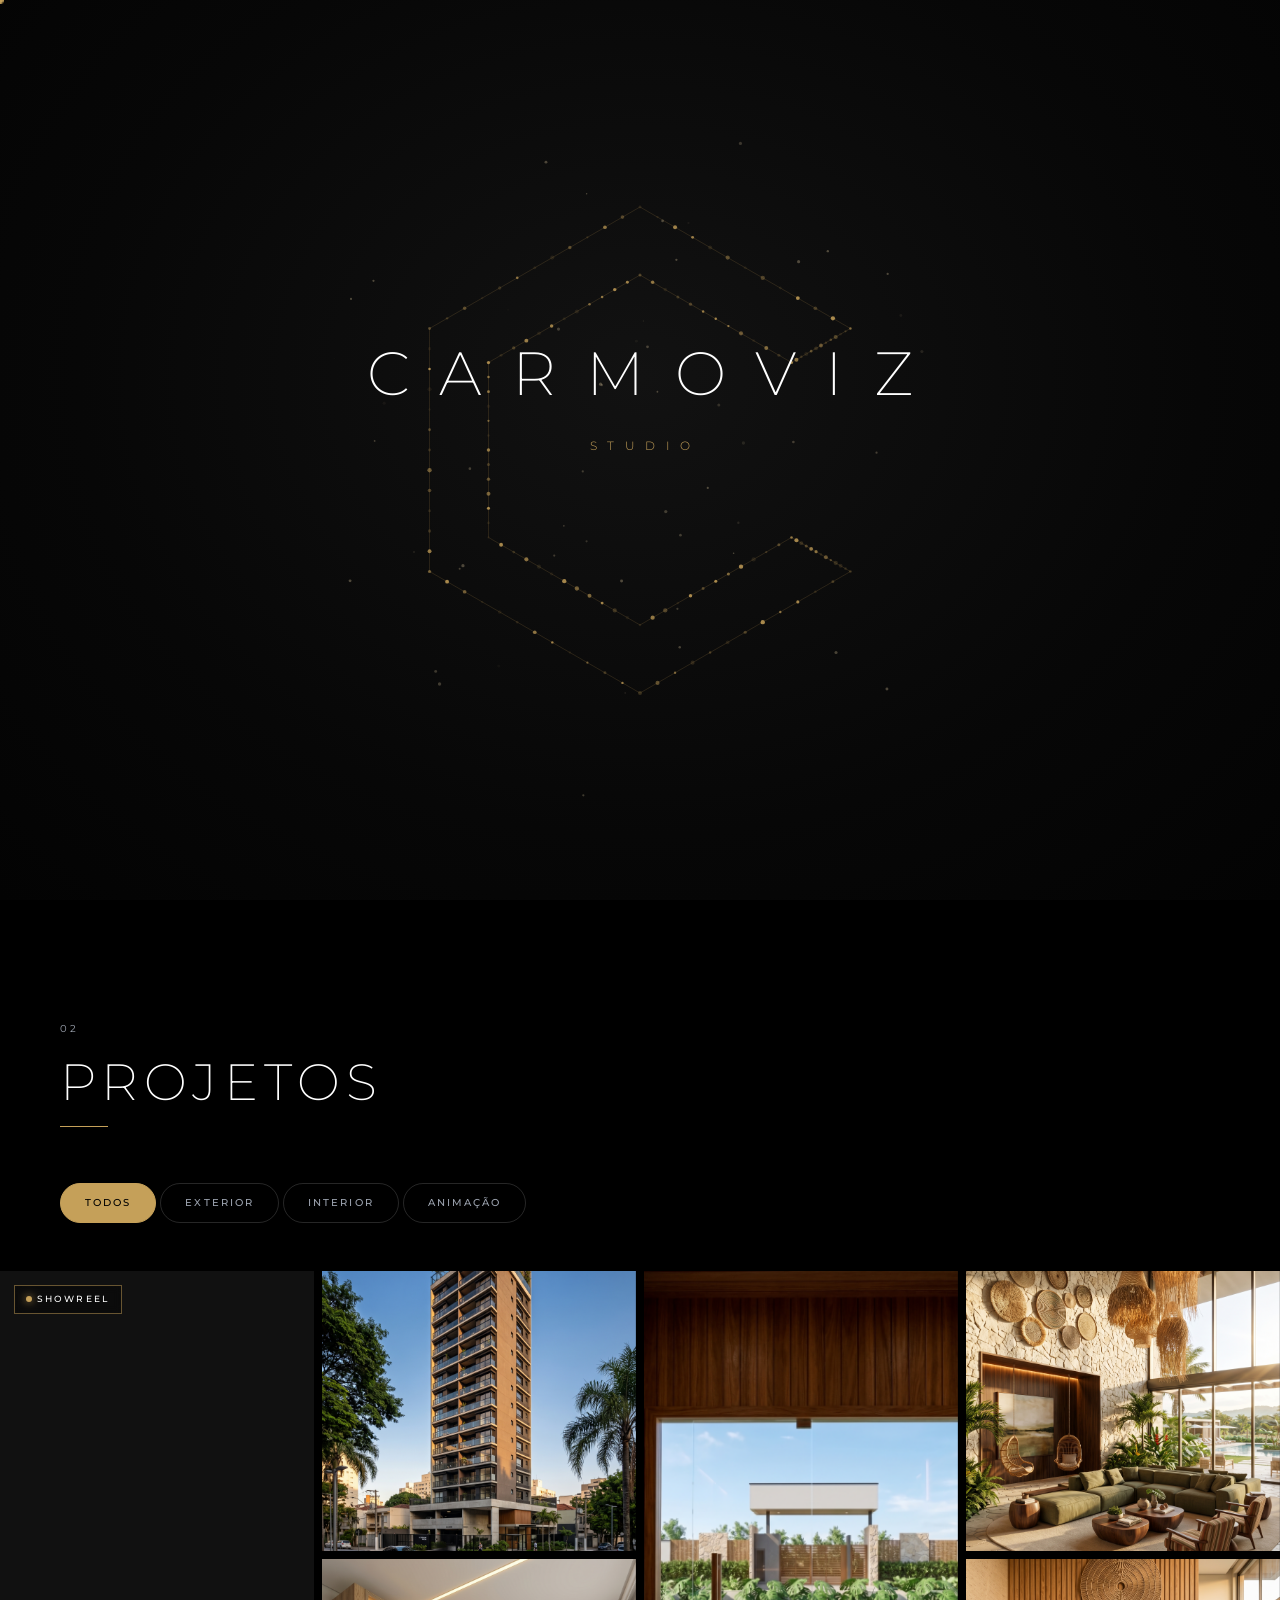
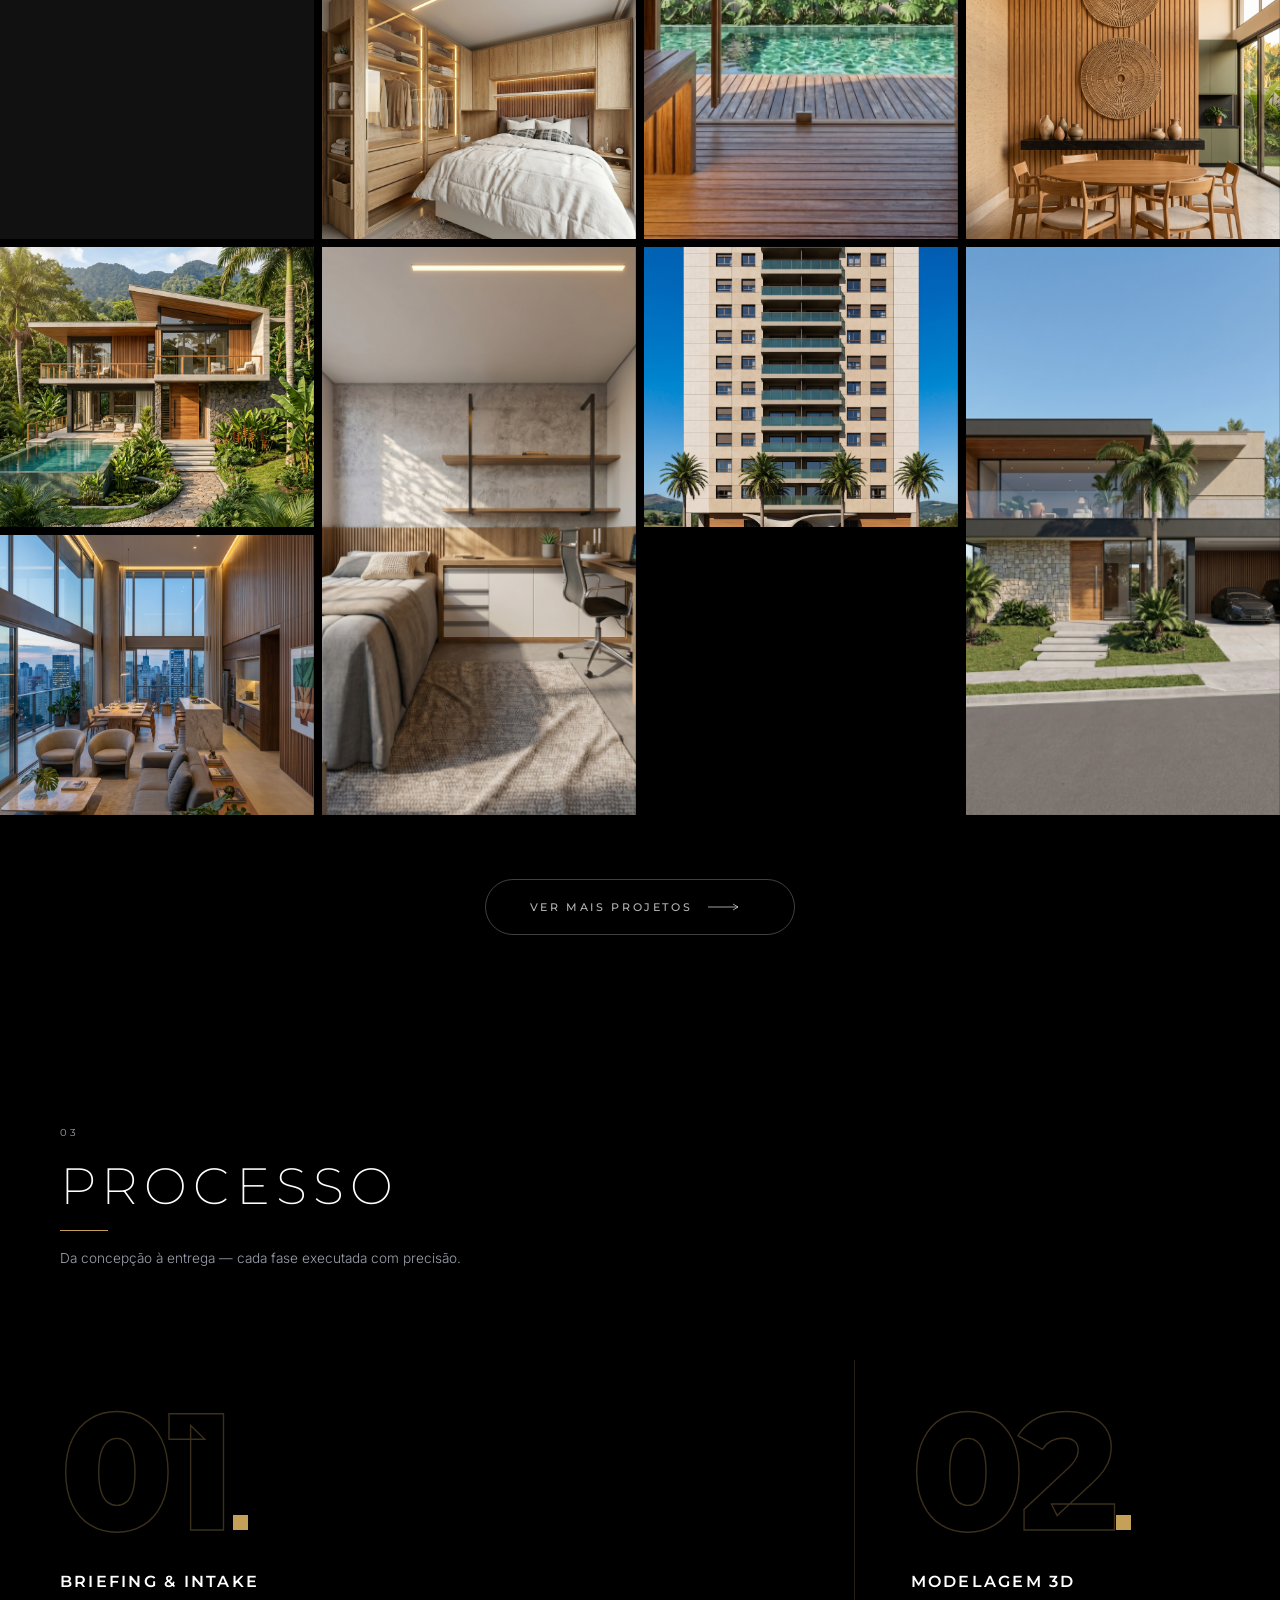
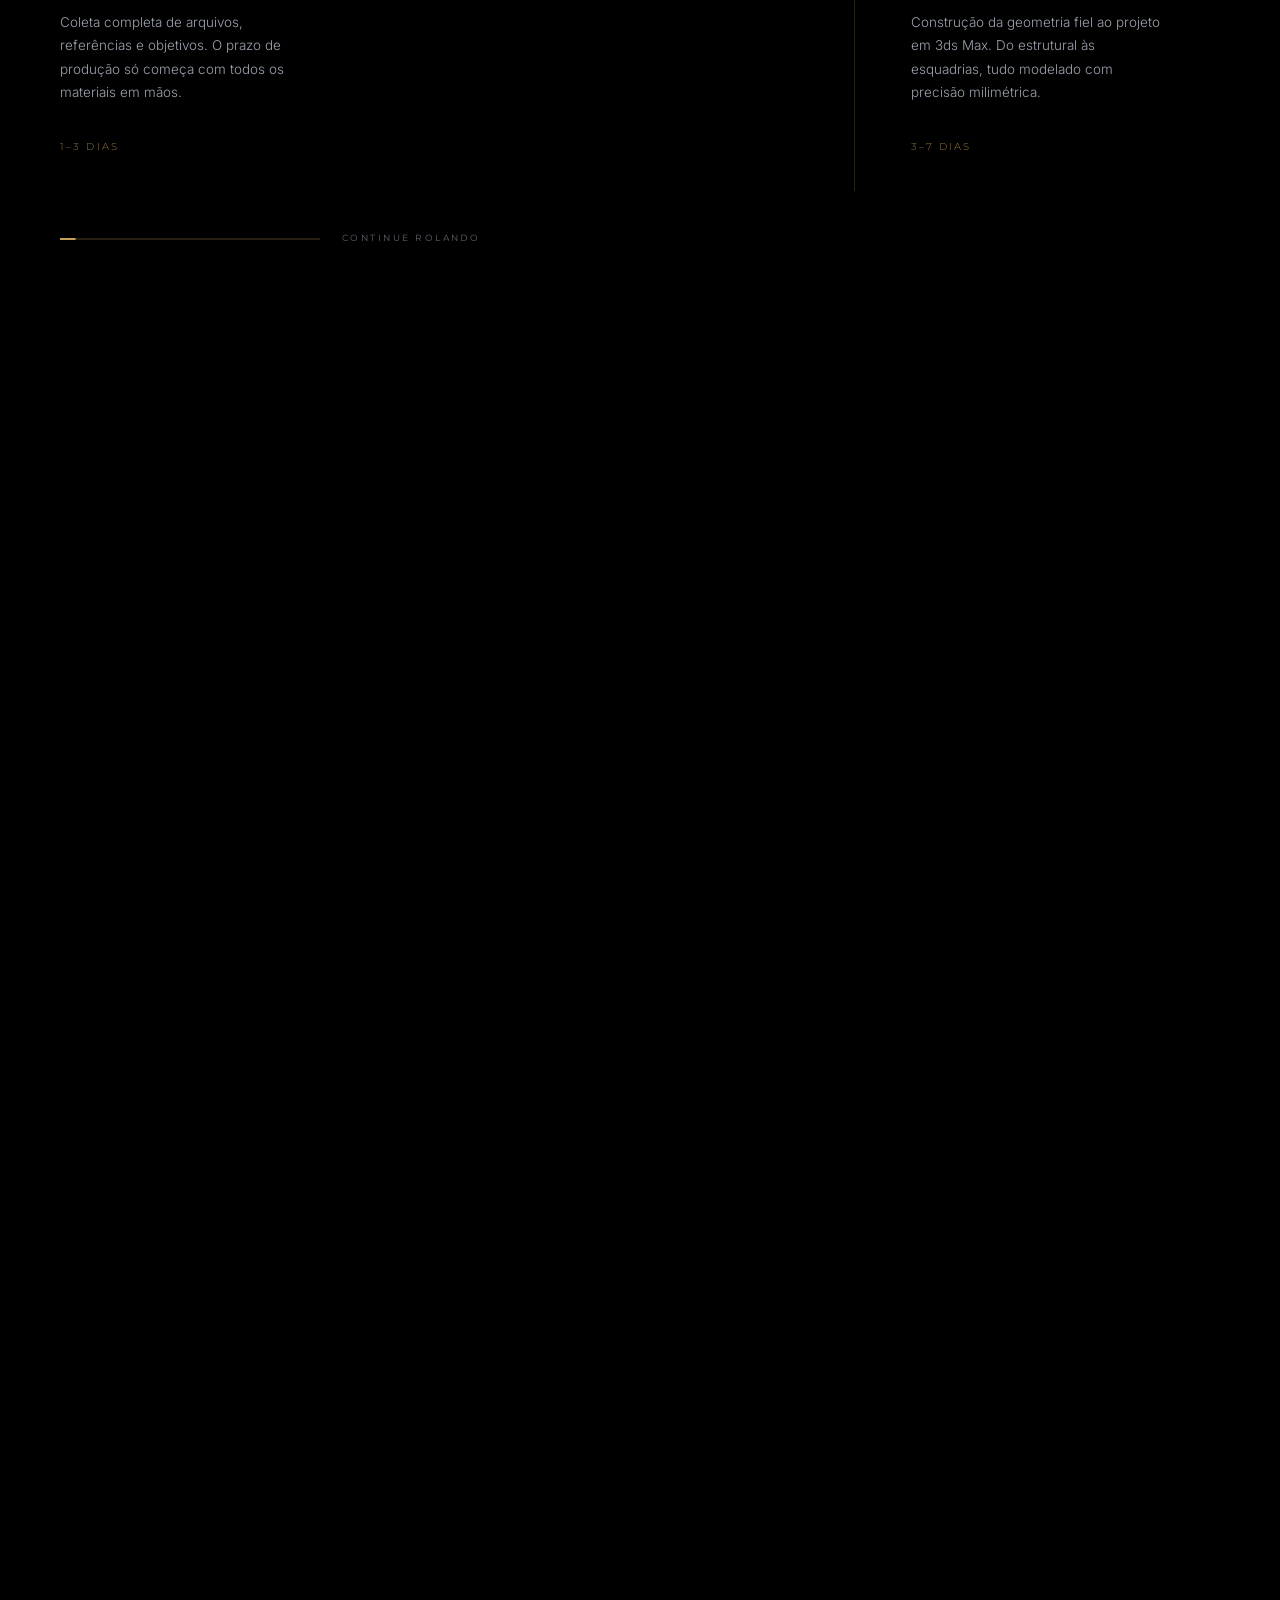
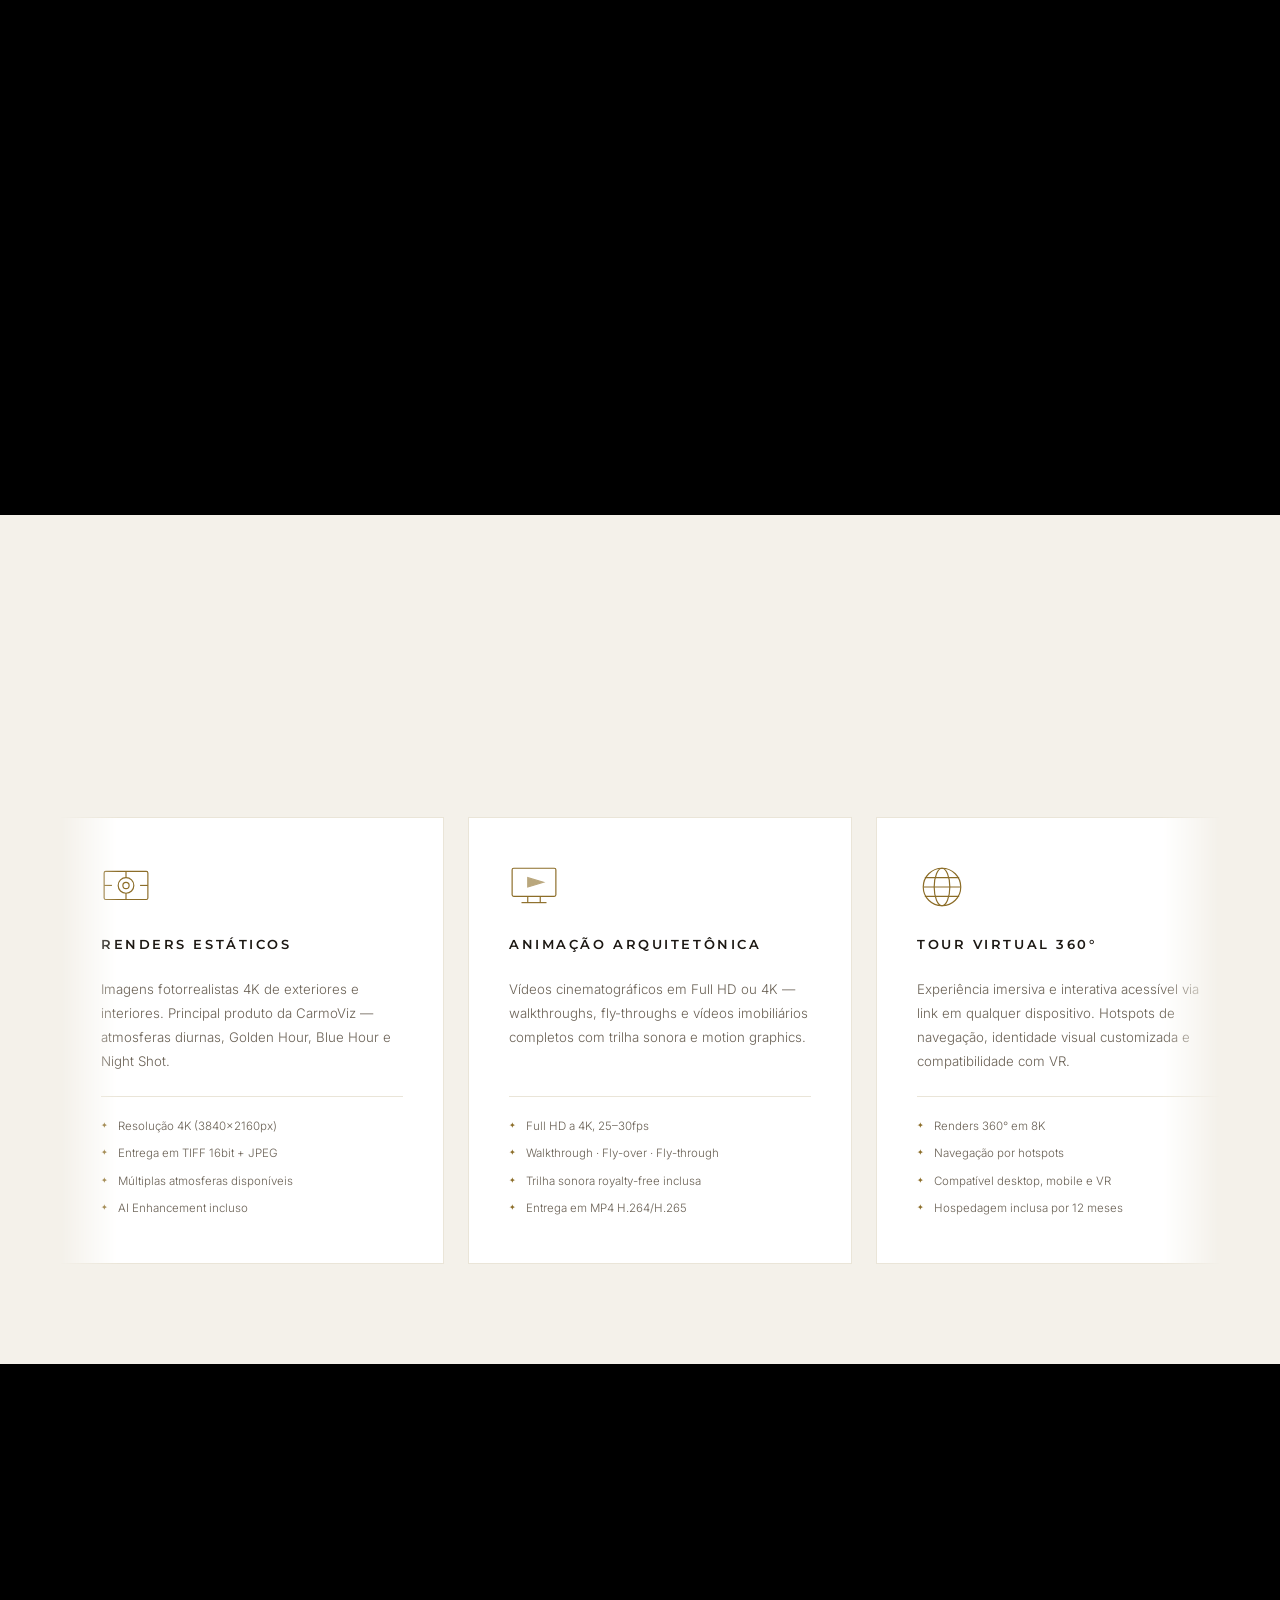
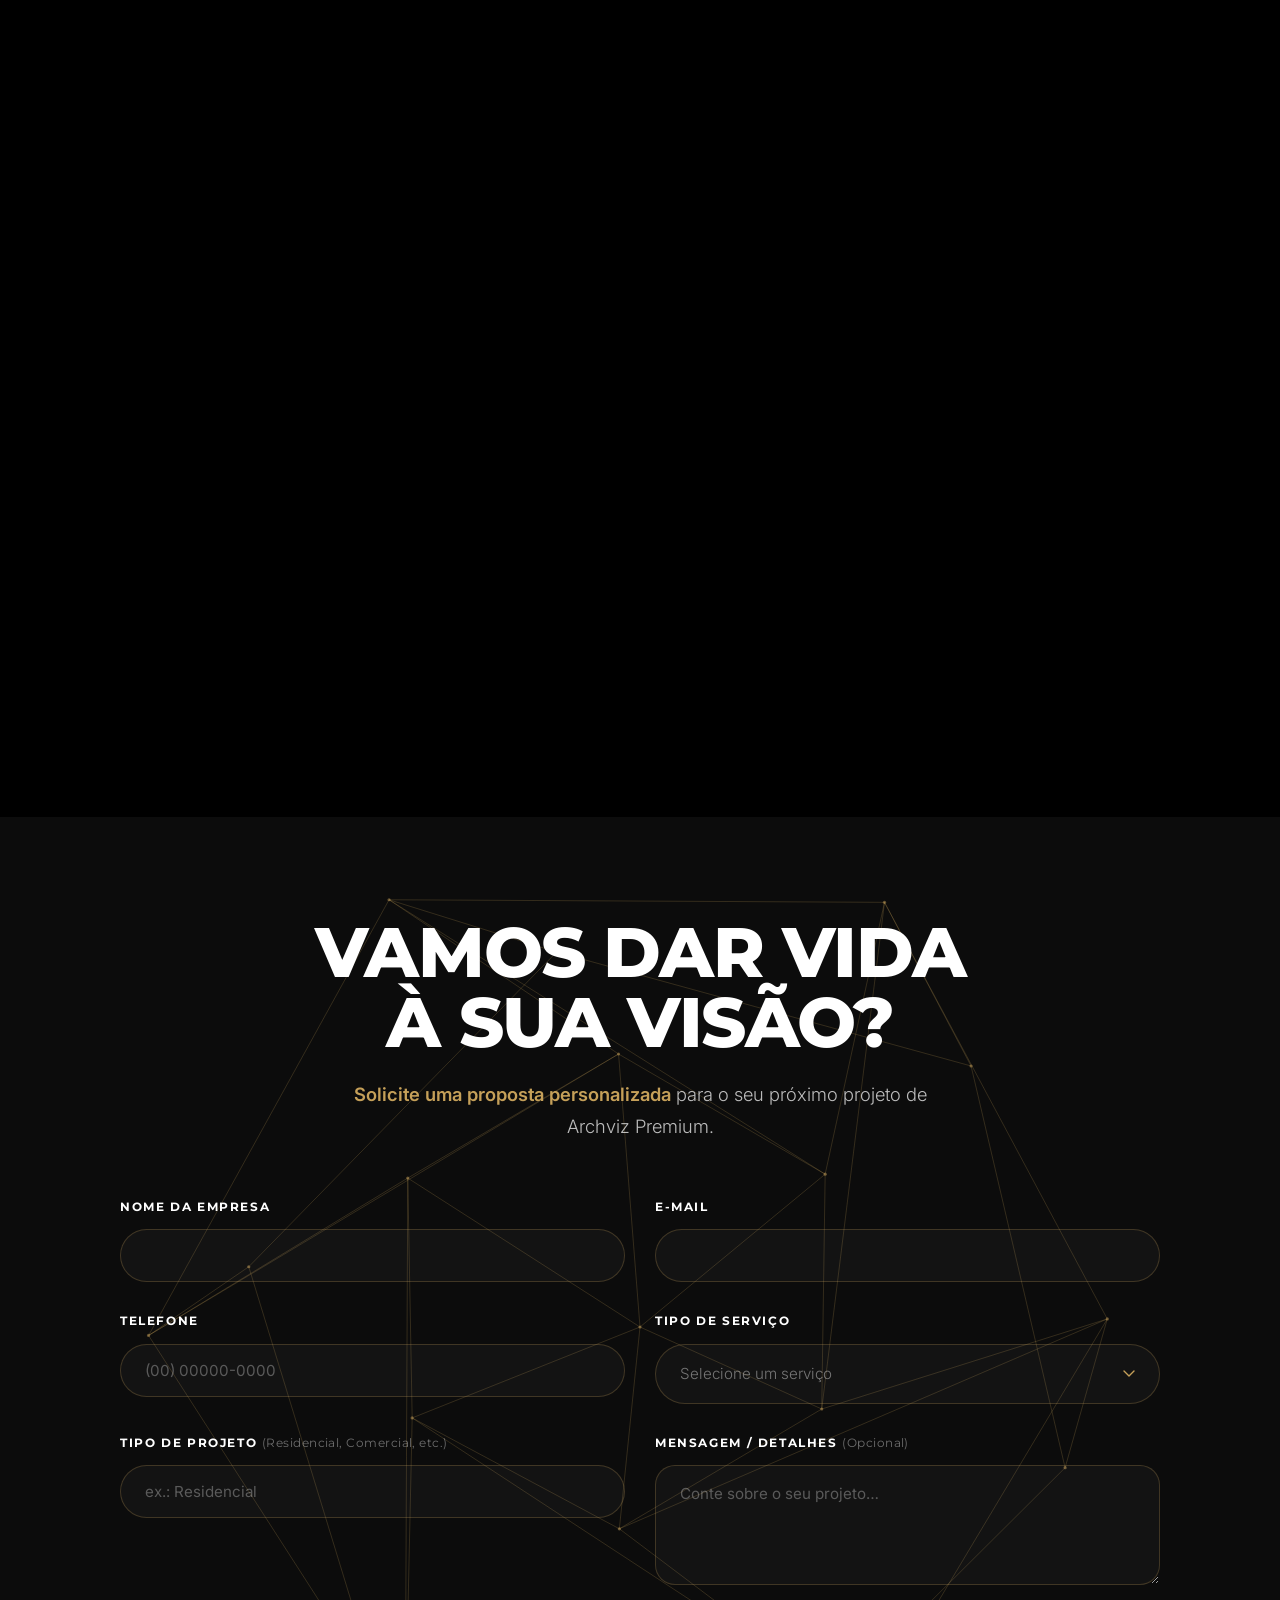
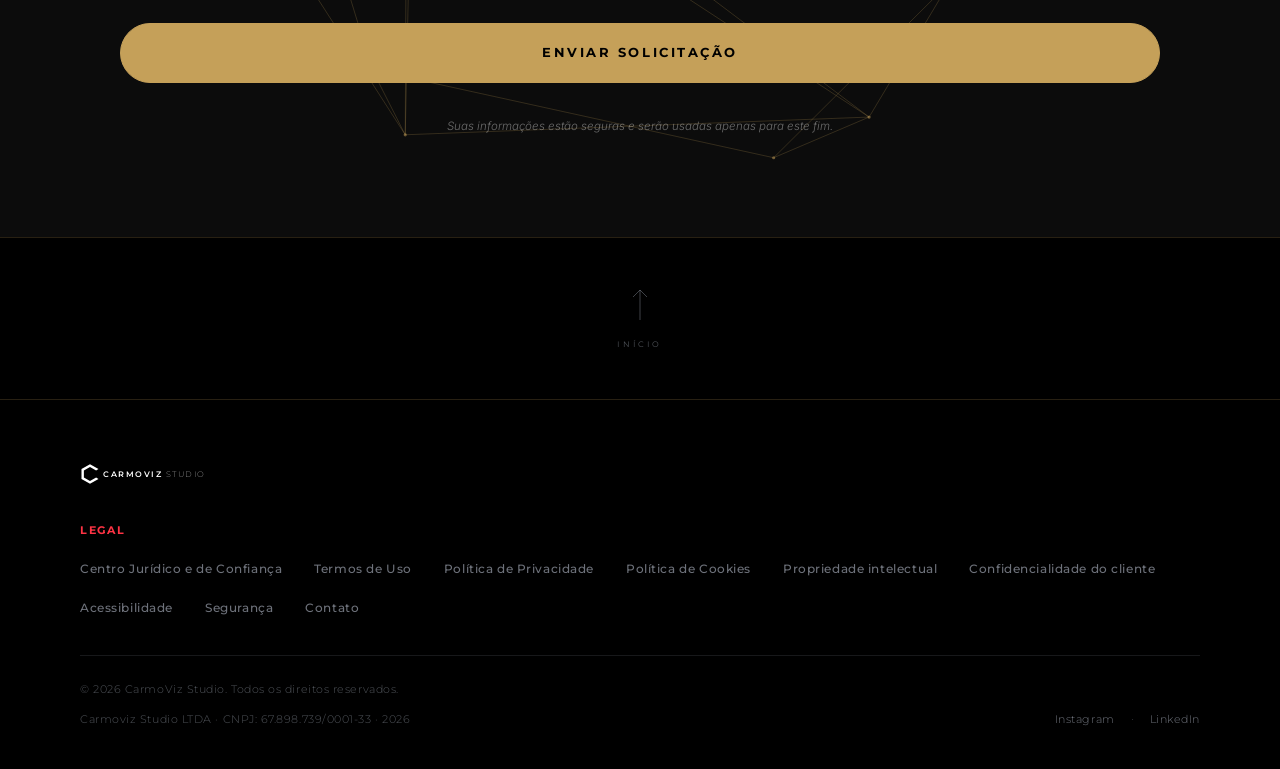
==== index.html @ b2c865a9 "Initial commit: CarmoViz Studio portfolio site Landing page, legal pages, and assets for the site, i" ====
<!DOCTYPE html>
<html lang="pt-BR">
<head>
  <meta charset="UTF-8">
  <meta name="viewport" content="width=device-width, initial-scale=1.0">
  <title>CarmoViz Studio — Archviz Premium</title>
  <meta name="description" content="CarmoViz Studio — Visualização arquitetônica fotorrealista de alto padrão. Renders 3D, animação e tour virtual.">

  <link rel="preconnect" href="https://fonts.googleapis.com">
  <link rel="preconnect" href="https://fonts.gstatic.com" crossorigin>
  <link href="https://fonts.googleapis.com/css2?family=Inter:wght@200;300;400&family=Montserrat:wght@200;300;400;500;600;700;800;900&display=swap" rel="stylesheet">
  <link rel="stylesheet" href="assets/style.css">

  <!-- SVG Defs reutilizáveis do BrandBook -->
  <svg width="0" height="0" style="position:absolute" aria-hidden="true">
    <defs>
      <g id="cv-symbol">
        <g transform="translate(40,60) scale(0.02) translate(-1999.47,-2007.13)">
          <polygon points="3545.94,1114.27 1999.47,221.42 453,1114.27 453,2899.99 1999.47,3792.84 3545.94,2899.99 3112.93,2649.99 1999.47,3292.84 886.01,2649.99 886.01,1364.27 1999.47,721.42 3112.93,1364.27"/>
        </g>
      </g>
    </defs>
  </svg>
</head>
<body>

<!-- ══════════════════════════════════════════════════════
     TELA DE ENTRADA — Portal interativo
══════════════════════════════════════════════════════ -->
<div id="entry-screen">
  <canvas id="entry-canvas" aria-hidden="true"></canvas>

  <div class="entry-content">
    <div class="entry-brand" id="entry-brand">
      <span class="entry-brand-name">CARMOVIZ</span>
      <span class="entry-brand-sub">STUDIO</span>
    </div>

    <div class="entry-scroll" id="entry-scroll" aria-hidden="true">
      <span class="entry-scroll-label">role para baixo</span>
      <span class="entry-scroll-track"><span class="entry-scroll-dot"></span></span>
    </div>
  </div>
</div>

<!-- ══════════════════════════════════════════════════════
     NAVEGAÇÃO
══════════════════════════════════════════════════════ -->
<nav id="nav">
  <a href="#hero" class="nav-logo" aria-label="CarmoViz Studio">
    <svg viewBox="0 0 280 56" fill="none" xmlns="http://www.w3.org/2000/svg">
      <!-- Symbol -->
      <g transform="translate(20,28) scale(0.011) translate(-1999.47,-2007.13)">
        <polygon fill="currentColor" points="3545.94,1114.27 1999.47,221.42 453,1114.27 453,2899.99 1999.47,3792.84 3545.94,2899.99 3112.93,2649.99 1999.47,3292.84 886.01,2649.99 886.01,1364.27 1999.47,721.42 3112.93,1364.27"/>
      </g>
      <!-- Wordmark -->
      <text x="46" y="34" font-family="Montserrat, sans-serif" font-size="16" letter-spacing="3" fill="currentColor" text-anchor="start">
        <tspan font-weight="600">CARMOVIZ</tspan> <tspan font-weight="200" opacity="0.8">STUDIO</tspan>
      </text>
    </svg>
  </a>

  <div class="nav-right">
    <ul class="nav-links">
      <li><a href="#portfolio" id="nav-portfolio">Projetos</a></li>
      <li><a href="#process"   id="nav-process">Processo</a></li>
      <li><a href="#services"  id="nav-services">Serviços</a></li>
      <li><a href="#about"     id="nav-about">Sobre</a></li>
      <li><a href="#contact"   id="nav-contact">Contato</a></li>
    </ul>
    <div class="lang-toggle">
      <span id="lang-pt" class="active">PT</span>
      <span class="divider">|</span>
      <span id="lang-en">EN</span>
    </div>
  </div>

  <button class="nav-hamburger" id="hamburger" aria-label="Menu">
    <span></span><span></span><span></span>
  </button>
</nav>

<!-- Mobile Menu -->
<div class="mobile-menu" id="mobile-menu">
  <a href="#portfolio" id="mob-portfolio">Projetos</a>
  <a href="#process"   id="mob-process">Processo</a>
  <a href="#services"  id="mob-services">Serviços</a>
  <a href="#about"     id="mob-about">Sobre</a>
  <a href="#contact"   id="mob-contact">Contato</a>
  <div class="lang-toggle" style="margin-top:20px;">
    <span id="mob-lang-pt" class="active" style="cursor:pointer" onclick="document.getElementById('lang-pt').click()">PT</span>
    <span class="divider">|</span>
    <span id="mob-lang-en" style="cursor:pointer" onclick="document.getElementById('lang-en').click()">EN</span>
  </div>
</div>

<!-- ══════════════════════════════════════════════════════
     HERO
══════════════════════════════════════════════════════ -->
<section id="hero">
  <div class="hero-bg">
    <canvas id="hero-archviz" aria-hidden="true"></canvas>
    <div class="hero-overlay"></div>
    <div class="hero-pattern"></div>
  </div>

  <div class="hero-content">
    <h1 class="hero-tagline t-display hero-enter" id="hero-tagline">
      Visualização do amanhã,<br>entregue hoje.
    </h1>

    <p class="t-caption hero-enter" id="hero-sub">Archviz Premium · Renders Fotorrealistas · Brasil & Internacional</p>

    <div class="hero-ctas hero-enter">
      <a href="#portfolio" class="btn-gold" id="hero-cta1">Ver Projetos</a>
      <a href="#contact"   class="btn-ghost" id="hero-cta2">Fale Conosco</a>
    </div>
  </div>

  <div class="hero-coords hero-enter" aria-hidden="true">
    <span>16°26'S</span>
    <span class="hero-coords-sep">·</span>
    <span>39°04'O</span>
    <span class="hero-coords-sep">·</span>
    <span>Porto Seguro — BA</span>
  </div>

  <div class="hero-scroll hero-enter">
    <div class="hero-scroll-line"></div>
    <span class="t-caption" style="font-size:0.55rem;">scroll</span>
  </div>
</section>



<!-- ══════════════════════════════════════════════════════
     PORTFÓLIO
══════════════════════════════════════════════════════ -->
<section id="portfolio">
  <div class="section-header reveal">
    <span class="t-caption">02</span>
    <h2 class="section-title" id="section-portfolio-title">Projetos</h2>
    <div class="section-line"></div>
  </div>

  <div class="portfolio-filters reveal">
    <button class="filter-btn active" data-filter="all"       id="filter-all">Todos</button>
    <button class="filter-btn"        data-filter="exterior"  id="filter-ext">Exterior</button>
    <button class="filter-btn"        data-filter="interior"  id="filter-int">Interior</button>
    <button class="filter-btn"        data-filter="animation" id="filter-anim">Animação</button>
  </div>

  <div class="portfolio-grid" id="portfolio-wrap">
    <!-- Renderizado via JS -->
  </div>

  <div class="portfolio-more reveal" id="portfolio-more-wrap" style="display:none">
    <button class="btn-ver-mais" id="btn-ver-mais">
      <span>Ver mais projetos</span>
      <svg viewBox="0 0 34 8" xmlns="http://www.w3.org/2000/svg" aria-hidden="true">
        <line x1="0" y1="4" x2="30" y2="4"/>
        <polyline points="25,1 30,4 25,7" stroke-linejoin="round"/>
      </svg>
    </button>
  </div>
</section>

<!-- ══════════════════════════════════════════════════════
     PROCESSO
══════════════════════════════════════════════════════ -->
<section id="process">
  <div class="process-pin">
    <div class="section-header">
      <span class="t-caption">03</span>
      <h2 class="section-title" id="section-process-title">Processo</h2>
      <div class="section-line"></div>
      <p class="t-gray" style="font-size:0.85rem;max-width:560px;" id="section-process-sub">
        Da concepção à entrega — cada fase executada com precisão.
      </p>
    </div>

    <div class="process-scroller" id="process-scroller">
      <div class="process-track" id="process-track">
        <!-- Renderizado via JS -->
      </div>
    </div>

    <div class="process-progress">
      <span class="process-progress-track"><span class="process-progress-bar" id="process-progress-bar"></span></span>
      <span class="process-hint" id="process-hint">continue rolando</span>
    </div>
  </div>
</section>

<!-- ══════════════════════════════════════════════════════
     SERVIÇOS
══════════════════════════════════════════════════════ -->
<section id="services">
  <div class="section-header reveal">
    <span class="t-caption">04</span>
    <h2 class="section-title" id="section-services-title">Serviços</h2>
    <div class="section-line"></div>
    <p class="t-gray" style="font-size:0.85rem;max-width:560px;" id="section-services-sub">
      Soluções visuais que elevam o valor percebido do seu projeto.
    </p>
  </div>

  <div class="services-grid" id="services-grid">
    <!-- Renderizado via JS -->
  </div>
</section>

<!-- ══════════════════════════════════════════════════════
     SOBRE
══════════════════════════════════════════════════════ -->
<section id="about">
  <div class="about-container">
    <div class="about-main-row reveal">
      <div class="about-left-col">
        <span class="about-section-num">05</span>
        <h2 class="about-section-title" id="section-about-title">Sobre</h2>
        <span class="about-section-subtitle" id="section-about-sub">Estúdio de Visualização Arquitetônica</span>
        
        <h3 class="about-lead-title" id="about-lead">
          Transformamos projetos em imagens que vendem antes mesmo da construção.
        </h3>
        
        <div class="about-body" id="about-body"></div>
        
        <div class="about-cta-row">
          <div class="about-cta-wrap">
            <a href="#process" class="btn-ghost about-cta" id="about-cta-btn">
              <span>Conheça nosso processo</span>
              <svg class="cta-arrow" viewBox="0 0 20 10" fill="none" xmlns="http://www.w3.org/2000/svg" style="width: 14px; height: 8px; margin-left: 8px;">
                <line x1="0" y1="5" x2="16" y2="5" stroke="currentColor" stroke-width="1.2"/>
                <polyline points="12,1 16,5 12,9" fill="none" stroke="currentColor" stroke-width="1.2"/>
              </svg>
            </a>
          </div>
          
          <div class="about-social">
            <a href="https://www.facebook.com/carmovizstudio" target="_blank" rel="noopener" aria-label="Facebook">
              <svg viewBox="0 0 24 24" fill="currentColor" stroke="none">
                <path d="M13.5 10h2.5l-.4 3H13.5V21H10.5V13H8.5V10h2V8.7C10.5 6.57 11.8 5 14 5H16.5V8H14.8c-.72 0-1.3.13-1.3.85V10z"/>
              </svg>
            </a>
            <a href="https://wa.me/5573999210436" target="_blank" rel="noopener" aria-label="WhatsApp">
              <svg viewBox="0 0 24 24" fill="none" stroke="currentColor" stroke-width="2" stroke-linecap="round" stroke-linejoin="round">
                <path d="M21 11.5a8.38 8.38 0 0 1-.9 3.8 8.5 8.5 0 0 1-7.6 4.7 8.38 8.38 0 0 1-3.8-.9L3 21l1.9-5.7a8.38 8.38 0 0 1-.9-3.8 8.5 8.5 0 0 1 4.7-7.6 8.38 8.38 0 0 1 3.8-.9h.5a8.48 8.48 0 0 1 8 8v.5z"/>
              </svg>
            </a>
            <a href="https://br.pinterest.com/carmoviz/" target="_blank" rel="noopener" aria-label="Pinterest">
              <svg viewBox="0 0 24 24" fill="currentColor">
                <path d="M12.24 2a10 10 0 0 0-3.56 19.37c-.08-.72-.15-1.84.03-2.63.17-.72 1.09-4.63 1.09-4.63s-.28-.56-.28-1.39c0-1.3.76-2.28 1.7-2.28.8 0 1.19.6 1.19 1.33 0 .8-.52 2.01-.78 3.13-.22.95.47 1.72 1.41 1.72 1.69 0 2.99-1.79 2.99-4.37 0-2.28-1.64-3.88-3.99-3.88-2.72 0-4.32 2.04-4.32 4.15 0 .82.32 1.7.72 2.19a.23.23 0 0 1 .05.21c-.08.32-.26 1.05-.3 1.2-.05.2-.18.25-.42.14a5.2 5.2 0 0 1-2.92-4.59c0-3.74 2.72-7.17 7.84-7.17 4.12 0 7.32 2.93 7.32 6.85 0 4.1-2.58 7.4-6.16 7.4-1.2 0-2.34-.63-2.73-1.37l-.75 2.85c-.27 1.04-1 2.35-1.49 3.16A10 10 0 1 0 12.24 2z"/>
              </svg>
            </a>
            <a href="https://www.linkedin.com/in/carmovinicius/" target="_blank" rel="noopener" aria-label="LinkedIn">
              <svg viewBox="0 0 24 24" fill="none" stroke="currentColor" stroke-width="2" stroke-linecap="round" stroke-linejoin="round">
                <path d="M16 8a6 6 0 0 1 6 6v7h-4v-7a2 2 0 0 0-2-2 2 2 0 0 0-2 2v7h-4v-7a6 6 0 0 1 6-6z"/>
                <rect x="2" y="9" width="4" height="12"/>
                <circle cx="4" cy="4" r="2"/>
              </svg>
            </a>
            <a href="https://instagram.com/carmoviz" target="_blank" rel="noopener" aria-label="Instagram">
              <svg viewBox="0 0 24 24" fill="none" stroke="currentColor" stroke-width="2" stroke-linecap="round" stroke-linejoin="round">
                <rect x="2" y="2" width="20" height="20" rx="5" ry="5"/>
                <circle cx="12" cy="12" r="4"/>
                <line x1="16.5" y1="7.5" x2="16.5" y2="7.5"/>
              </svg>
            </a>
          </div>
        </div>
      </div>
      
      <div class="about-right-col">
        <div class="about-graphic-wrap">
          <img src="images/about-graphic.png" class="about-graphic-img" alt="CarmoViz Architectural Concept">
          <div class="about-graphic-glow"></div>
        </div>
      </div>
    </div>
    
    <div class="about-stats-grid reveal" id="about-stats"></div>
  </div>
</section>

<!-- ══════════════════════════════════════════════════════
     CONTATO
══════════════════════════════════════════════════════ -->
<section id="contact">
  <canvas id="contact-graphic" aria-hidden="true"></canvas>

  <div class="contact-inner reveal">
    <h2 class="contact-headline" id="contact-headline">Vamos dar vida à sua visão?</h2>
    <p class="contact-lead" id="contact-lead"></p>

    <form class="contact-form2" onsubmit="return false;">
      <div class="cf-row">
        <div class="cf-field">
          <label class="cf-label" for="form-name"><span id="form-label-name">Nome da Empresa</span></label>
          <input class="cf-input" id="form-name" type="text" autocomplete="organization">
        </div>
        <div class="cf-field">
          <label class="cf-label" for="form-email"><span id="form-label-email">E-mail</span></label>
          <input class="cf-input" id="form-email" type="email" autocomplete="email">
        </div>
      </div>
      <div class="cf-row">
        <div class="cf-field">
          <label class="cf-label" for="form-phone"><span id="form-label-phone">Telefone</span></label>
          <input class="cf-input" id="form-phone" type="tel" inputmode="tel" autocomplete="tel">
        </div>
        <div class="cf-field">
          <label class="cf-label" for="form-service"><span id="form-label-service">Tipo de serviço</span></label>
          <select class="cf-input cf-select" id="form-service">
            <option value="" id="form-service-ph">Selecione um serviço</option>
          </select>
        </div>
      </div>
      <div class="cf-row">
        <div class="cf-field">
          <label class="cf-label" for="form-type"><span id="form-label-type">Tipo de projeto</span> <span class="cf-hint" id="form-hint-type">(Residencial, Comercial, etc.)</span></label>
          <input class="cf-input" id="form-type" type="text">
        </div>
        <div class="cf-field">
          <label class="cf-label" for="form-msg"><span id="form-label-msg">Mensagem / detalhes</span> <span class="cf-hint" id="form-hint-msg">(Opcional)</span></label>
          <textarea class="cf-textarea" id="form-msg"></textarea>
        </div>
      </div>
      <button class="cf-submit" id="form-submit" type="submit">Enviar solicitação</button>
      <p class="cf-note" id="form-note">Suas informações estão seguras e serão usadas apenas para este fim.</p>
    </form>
  </div>
</section>

<!-- ══════════════════════════════════════════════════════
     RODAPÉ
══════════════════════════════════════════════════════ -->
<!-- ══════════════════════════════════════════════════════
     VOLTAR AO TOPO
══════════════════════════════════════════════════════ -->
<div class="back-to-top-wrap">
  <a href="#hero" class="back-to-top" id="back-to-top-btn" aria-label="Voltar ao início">
    <svg class="btt-arrow" viewBox="0 0 20 36" fill="none" xmlns="http://www.w3.org/2000/svg">
      <line x1="10" y1="34" x2="10" y2="4" stroke="currentColor" stroke-width="0.8"/>
      <polyline points="3,11 10,4 17,11" fill="none" stroke="currentColor" stroke-width="0.8" stroke-linejoin="round"/>
    </svg>
    <span class="btt-label" id="btt-label">INÍCIO</span>
  </a>
</div>

<footer>
  <div class="footer-logo">
    <svg viewBox="0 0 280 56" fill="none" xmlns="http://www.w3.org/2000/svg">
      <g transform="translate(20,28) scale(0.011) translate(-1999.47,-2007.13)">
        <polygon fill="currentColor" points="3545.94,1114.27 1999.47,221.42 453,1114.27 453,2899.99 1999.47,3792.84 3545.94,2899.99 3112.93,2649.99 1999.47,3292.84 886.01,2649.99 886.01,1364.27 1999.47,721.42 3112.93,1364.27"/>
      </g>
      <text x="46" y="34" font-family="Montserrat, sans-serif" font-size="16" letter-spacing="3" fill="currentColor" text-anchor="start">
        <tspan font-weight="600">CARMOVIZ</tspan> <tspan font-weight="200" opacity="0.8">STUDIO</tspan>
      </text>
    </svg>
  </div>

  <div class="footer-legal-title">LEGAL</div>
  <div class="footer-links-row">
    <a href="centro-juridico.html" id="footer-link-trust">Centro Jurídico e de Confiança</a>
    <a href="termos.html" id="footer-link-terms">Termos de Uso</a>
    <a href="privacidade.html" id="footer-link-privacy">Política de Privacidade</a>
    <a href="cookies.html" id="footer-link-cookies">Política de Cookies</a>
    <a href="propriedade-intelectual.html" id="footer-link-ip">Propriedade Intelectual</a>
    <a href="confidencialidade.html" id="footer-link-conf">Confidencialidade do Cliente</a>
    <a href="acessibilidade.html" id="footer-link-access">Acessibilidade</a>
    <a href="seguranca.html" id="footer-link-security">Segurança</a>
    <a href="#contact" id="footer-link-contact">Contato</a>
  </div>
  <div class="footer-divider"></div>
  <p class="footer-copy" id="footer-copy">© 2026 CarmoViz Studio. Todos os direitos reservados.</p>
  <div class="footer-bottom-row">
    <div class="footer-info" id="footer-info">
      Carmoviz Studio LTDA · CNPJ: 67.898.739/0001-33 · 2026
    </div>
    <div class="footer-socials" id="footer-socials">
      <a href="https://instagram.com/carmoviz" target="_blank" rel="noopener noreferrer">Instagram</a>
      <span class="footer-link-sep">·</span>
      <a href="https://www.linkedin.com/in/carmovinicius/" target="_blank" rel="noopener noreferrer">LinkedIn</a>
    </div>
  </div>
</footer>

<!-- ══════════════════════════════════════════════════════
     MODAL / LIGHTBOX
══════════════════════════════════════════════════════ -->
<div id="modal" role="dialog" aria-modal="true" aria-label="Galeria do projeto">
  <div class="modal-nav">
    <div class="modal-project-info">
      <div class="modal-title" id="modal-title"></div>
      <div class="modal-loc" id="modal-loc"></div>
    </div>
    <button class="modal-close" onclick="closeModal()" aria-label="Fechar">✕</button>
  </div>

  <div class="modal-body">
    <button class="modal-arrow modal-prev" onclick="modalPrev()" aria-label="Anterior">&#8592;</button>
    <div class="modal-img-wrap" id="modal-media"></div>
    <button class="modal-arrow modal-next" onclick="modalNext()" aria-label="Próximo">&#8594;</button>
  </div>

  <div class="modal-footer" id="modal-dots"></div>
</div>

<script src="assets/main.js"></script>
</body>
</html>
---- assets/style.css ----
/* ============================================================
   CARMOVIZ STUDIO — Main Stylesheet
   Paleta: #000000 (Black) · #C5A059 (Gold) · #0c0c0c (Graphite)
   Fontes: Montserrat (display) · Inter (body)
   ============================================================ */

:root {
  --navy:     #000000;
  --gold:     #C5A059;
  --graphite: #0c0c0c;
  --white:    #FFFFFF;
  --offwhite: #F8F9FA;
  --gray:     #9CA3AF;
  --border:   rgba(197,160,89,0.2);
  --transition: 0.4s cubic-bezier(0.25, 0.46, 0.45, 0.94);
}

*, *::before, *::after { box-sizing: border-box; margin: 0; padding: 0; }

/* Seleção de texto na cor da marca (dourado) em vez do azul padrão */
::selection      { background: rgba(197,160,89,0.85); color: #0a0a0a; }
::-moz-selection { background: rgba(197,160,89,0.85); color: #0a0a0a; }

button {
  background: none;
  border: none;
  outline: none;
  appearance: none;
  -webkit-appearance: none;
  cursor: pointer;
  font: inherit;
  color: inherit;
}

html { scroll-behavior: smooth; }

body {
  background: var(--navy);
  color: var(--white);
  font-family: 'Inter', sans-serif;
  font-weight: 300;
  line-height: 1.7;
  overflow-x: hidden;
}

img { display: block; width: 100%; height: 100%; object-fit: cover; }

/* ── TIPOGRAFIA ─────────────────────────────────────────── */

.t-display {
  font-family: 'Montserrat', sans-serif;
  font-weight: 300;
  text-transform: uppercase;
  letter-spacing: 0.15em;
}

.t-caption {
  font-family: 'Montserrat', sans-serif;
  font-size: 0.65rem;
  font-weight: 400;
  text-transform: uppercase;
  letter-spacing: 0.25em;
  color: var(--gray);
}

.t-gold { color: var(--gold); }
.t-gray { color: var(--gray); }

/* ── CURSOR PERSONALIZADO ───────────────────────────────── */

@media (pointer: fine) {
  * { cursor: none !important; }
}

.cursor-dot {
  position: fixed;
  top: 0; left: 0;
  width: 7px; height: 7px;
  background: var(--gold);
  border-radius: 50%;
  pointer-events: none;
  z-index: 99999;
  transform: translate(-50%, -50%);
  transition: width 0.2s ease, height 0.2s ease, background 0.2s ease, opacity 0.3s ease;
  will-change: left, top;
}
.cursor-dot.hover { width: 12px; height: 12px; background: rgba(197,160,89,0.55); }
.cursor-dot.hidden { opacity: 0; }

.cursor-ring {
  position: fixed;
  top: 0; left: 0;
  width: 30px; height: 30px;
  border: 0.5px solid rgba(197,160,89,0.38);
  border-radius: 50%;
  pointer-events: none;
  z-index: 99998;
  transform: translate(-50%, -50%);
  transition: width 0.3s ease, height 0.3s ease, border-color 0.3s ease, opacity 0.3s ease;
  will-change: left, top;
}
.cursor-ring.hover { width: 50px; height: 50px; border-color: rgba(197,160,89,0.55); }
.cursor-ring.hidden { opacity: 0; }

/* ── TELA DE ENTRADA (PORTAL INTERATIVO) ────────────────── */

#entry-screen {
  position: fixed;
  inset: 0;
  z-index: 9999;
  background: radial-gradient(ellipse at 50% 42%, #121212 0%, #070707 62%, #030303 100%);
  display: flex;
  align-items: center;
  justify-content: center;
  overflow: hidden;
  transition: opacity 1.8s ease;
}
#entry-screen.exiting {
  opacity: 0;
  pointer-events: none;
}
#entry-screen.gone { display: none; }

#entry-canvas {
  position: absolute;
  inset: 0;
  width: 100%;
  height: 100%;
  display: block;
}

.entry-content {
  position: relative;
  z-index: 2;
  display: flex;
  flex-direction: column;
  align-items: center;
  gap: 44px;
  text-align: center;
  pointer-events: none;
  padding: 0 24px;
}

/* A marca e o indicador só aparecem depois que o giro 3D estabiliza (via .show) */
.entry-brand {
  display: flex;
  flex-direction: column;
  align-items: center;
  gap: 12px;
  opacity: 0;
  transform: translateY(14px);
}
.entry-brand.show { animation: entryRise 1.3s cubic-bezier(0.22,0.61,0.36,1) forwards; }
.entry-brand-name {
  font-family: 'Montserrat', sans-serif;
  font-weight: 200;
  font-size: clamp(2rem, 6.5vw, 3.8rem);
  letter-spacing: 0.5em;
  text-indent: 0.5em;
  color: #fff;
}
.entry-brand-sub {
  font-family: 'Montserrat', sans-serif;
  font-weight: 300;
  font-size: clamp(0.55rem, 1.4vw, 0.72rem);
  letter-spacing: 0.9em;
  text-indent: 0.9em;
  color: var(--gold);
}

.entry-scroll {
  display: flex;
  flex-direction: column;
  align-items: center;
  gap: 16px;
  opacity: 0;
  transform: translateY(14px);
}
.entry-scroll.show { animation: entryRise 1.2s cubic-bezier(0.22,0.61,0.36,1) forwards; }
.entry-scroll-label {
  font-family: 'Montserrat', sans-serif;
  font-size: 0.56rem;
  font-weight: 400;
  letter-spacing: 0.34em;
  text-transform: uppercase;
  color: rgba(255,255,255,0.4);
}
.entry-scroll-track {
  position: relative;
  width: 1px;
  height: 46px;
  background: linear-gradient(to bottom, rgba(197,160,89,0.5), transparent);
  overflow: hidden;
}
.entry-scroll-dot {
  position: absolute;
  top: 0; left: 50%;
  width: 3px; height: 8px;
  margin-left: -1.5px;
  border-radius: 2px;
  background: var(--gold);
  animation: entryScrollDot 1.6s ease-in-out infinite;
}

/* Ao entrar: o conteúdo se expande e some, indo para a home */
#entry-screen.exiting .entry-content {
  transform: scale(1.35);
  opacity: 0;
  transition: transform 1.9s cubic-bezier(0.33,0,0.2,1), opacity 1.5s ease;
}

@keyframes entryRise {
  to { opacity: 1; transform: translateY(0); }
}
@keyframes entryScrollDot {
  0%   { transform: translateY(-8px); opacity: 0; }
  40%  { opacity: 1; }
  100% { transform: translateY(46px); opacity: 0; }
}

/* ── MALHA GRÁFICA DO HERO (reativa ao scroll) ──────────── */

#hero-graphic {
  position: absolute;
  top: 0;
  left: 0;
  width: 100%;
  height: clamp(150px, 30vh, 300px);
  z-index: 1;
  pointer-events: none;
  display: block;
}

/* ── BOTÃO DE TEMA (claro / escuro) ─────────────────────── */

.theme-toggle {
  display: flex;
  align-items: center;
  justify-content: center;
  width: 34px;
  height: 34px;
  border: 0.5px solid var(--border);
  background: transparent;
  color: var(--white);
  cursor: pointer;
  transition: color 0.25s, border-color 0.25s;
  flex-shrink: 0;
}
.theme-toggle:hover { color: var(--gold); border-color: rgba(197,160,89,0.6); }
.theme-ico { width: 16px; height: 16px; }
.theme-ico-sun { display: none; }
html[data-theme="light"] .theme-ico-moon { display: none; }
html[data-theme="light"] .theme-ico-sun  { display: block; }
.theme-toggle-mob { margin-top: 26px; }

@media (prefers-reduced-motion: reduce) {
  .entry-brand.show, .entry-scroll.show { opacity: 1; transform: none; animation: none; }
  .entry-scroll-dot { animation: none; }
}

/* ── NAVEGAÇÃO ──────────────────────────────────────────── */

#nav {
  position: fixed;
  top: 0; left: 0; right: 0;
  z-index: 100;
  padding: 28px 60px;
  display: flex;
  align-items: center;
  justify-content: space-between;
  transition: background var(--transition), padding var(--transition);
}

#nav.scrolled {
  background: rgba(0, 0, 0, 0.92);
  backdrop-filter: blur(12px);
  padding: 18px 60px;
  border-bottom: 0.5px solid var(--border);
}

.nav-logo { display: flex; align-items: center; gap: 14px; text-decoration: none; color: var(--white); }
.nav-logo svg { width: 185px; height: auto; }

.nav-right { display: flex; align-items: center; gap: 40px; }

.nav-links { display: flex; gap: 36px; list-style: none; }
.nav-links a {
  font-family: 'Montserrat', sans-serif;
  font-size: 0.7rem;
  font-weight: 400;
  letter-spacing: 0.2em;
  text-transform: uppercase;
  color: var(--white);
  text-decoration: none;
  opacity: 0.7;
  transition: opacity 0.25s, color 0.25s;
}
.nav-links a:hover { opacity: 1; color: var(--gold); }

.lang-toggle {
  display: flex;
  align-items: center;
  gap: 8px;
  cursor: pointer;
  font-family: 'Montserrat', sans-serif;
  font-size: 0.65rem;
  letter-spacing: 0.2em;
  text-transform: uppercase;
}
.lang-toggle span {
  opacity: 0.4;
  transition: opacity 0.25s, color 0.25s;
  color: var(--white);
}
.lang-toggle span.active { opacity: 1; color: var(--gold); }
.lang-toggle .divider { opacity: 0.25; }

.nav-hamburger {
  display: none;
  flex-direction: column;
  gap: 5px;
  cursor: pointer;
  padding: 4px;
  background: transparent;
  border: none;
  outline: none;
  -webkit-appearance: none;
}
.nav-hamburger span {
  display: block;
  width: 24px;
  height: 1.5px;
  background: var(--white);
  transition: var(--transition);
}

/* Mobile menu */
.mobile-menu {
  display: none;
  position: fixed;
  inset: 0;
  background: var(--navy);
  z-index: 99;
  flex-direction: column;
  align-items: center;
  justify-content: center;
  gap: 40px;
}
.mobile-menu.open { display: flex; }
.mobile-menu a {
  font-family: 'Montserrat', sans-serif;
  font-size: 1.5rem;
  font-weight: 300;
  letter-spacing: 0.2em;
  text-transform: uppercase;
  color: var(--white);
  text-decoration: none;
  transition: color 0.25s;
}
.mobile-menu a:hover { color: var(--gold); }

/* ── HERO ───────────────────────────────────────────────── */

#hero {
  position: relative;
  height: 100vh;
  min-height: 700px;
  display: flex;
  flex-direction: column;
  align-items: flex-start;
  justify-content: flex-end;
  overflow: hidden;
}

.hero-bg {
  position: absolute;
  inset: 0;
  background: #000;
}

.hero-video {
  position: absolute;
  inset: 0;
  width: 100%;
  height: 100%;
  object-fit: cover;
  opacity: 0.55;
}

/* Gráfico archviz interativo (substitui o vídeo no hero) */
#hero-archviz {
  position: absolute;
  inset: 0;
  width: 100%;
  height: 100%;
  display: block;
}

.hero-overlay {
  position: absolute;
  inset: 0;
  background:
    linear-gradient(to bottom, rgba(0,0,0,0.4) 0%, rgba(0,0,0,0.1) 40%, rgba(0,0,0,0.6) 70%, rgba(0,0,0,0.88) 100%),
    radial-gradient(ellipse at 60% 40%, rgba(197,160,89,0.05) 0%, transparent 65%);
}

.hero-pattern {
  position: absolute;
  inset: 0;
  opacity: 0.04;
  background-image:
    linear-gradient(var(--gold) 0.5px, transparent 0.5px),
    linear-gradient(90deg, var(--gold) 0.5px, transparent 0.5px);
  background-size: 60px 60px;
}

.hero-content {
  position: relative;
  z-index: 2;
  display: flex;
  flex-direction: column;
  align-items: flex-start;
  gap: 22px;
  padding: 0 60px 110px;
  width: 100%;
}

.hero-symbol {
  width: 80px;
  height: auto;
}

.hero-tagline {
  font-family: 'Montserrat', sans-serif;
  font-weight: 800;
  font-size: clamp(2.9rem, 8.2vw, 6.6rem);
  letter-spacing: -0.02em;
  text-transform: uppercase;
  line-height: 0.96;
  max-width: 1000px;
  text-shadow: 0 2px 40px rgba(0,0,0,0.5);
}
.hero-tagline span { display: inline-block; }
.hero-tagline span:last-child { color: var(--gold); }

.hero-sub {
  font-size: 0.85rem;
  color: var(--gray);
  letter-spacing: 0.15em;
}

.hero-ctas {
  display: flex;
  gap: 20px;
}

/* Reveal sincronizado com o intro overlay */
.hero-enter {
  opacity: 0;
  transform: translateY(18px);
  transition: opacity 0.9s ease, transform 0.9s ease;
}
.hero-enter.visible {
  opacity: 1;
  transform: translateY(0);
}

.btn-gold {
  font-family: 'Montserrat', sans-serif;
  font-size: 0.65rem;
  font-weight: 600;
  letter-spacing: 0.25em;
  text-transform: uppercase;
  color: var(--navy);
  border: 1.5px solid var(--gold);
  background: var(--gold);
  padding: 14px 36px;
  border-radius: 9999px;
  cursor: pointer;
  text-decoration: none;
  transition: background 0.3s, color 0.3s, border-color 0.3s, box-shadow 0.3s;
}
.btn-gold:hover {
  background: transparent;
  color: var(--gold);
  border-color: var(--gold);
  box-shadow: 0 0 15px rgba(197, 160, 89, 0.2);
}

.btn-ghost {
  font-family: 'Montserrat', sans-serif;
  font-size: 0.65rem;
  font-weight: 500;
  letter-spacing: 0.25em;
  text-transform: uppercase;
  color: rgba(255, 255, 255, 0.75);
  border: 1px solid rgba(255, 255, 255, 0.25);
  background: transparent;
  padding: 14px 36px;
  border-radius: 9999px;
  cursor: pointer;
  text-decoration: none;
  transition: border-color 0.3s, color 0.3s, background-color 0.3s;
}
.btn-ghost:hover {
  color: var(--white);
  border-color: var(--white);
  background-color: rgba(255, 255, 255, 0.08);
}

.hero-scroll {
  position: absolute;
  bottom: 40px;
  left: 50%;
  transform: translateX(-50%);
  display: flex;
  flex-direction: column;
  align-items: center;
  gap: 10px;
}
/* hero-scroll precisa combinar translate de posição com o reveal */
.hero-scroll.hero-enter       { transform: translateX(-50%) translateY(18px); }
.hero-scroll.hero-enter.visible { transform: translateX(-50%) translateY(0); }
.hero-scroll-line {
  width: 1px;
  height: 50px;
  background: linear-gradient(to bottom, transparent, var(--gold));
  animation: scrollLine 1.5s ease-in-out infinite;
}
@keyframes scrollLine {
  0%, 100% { opacity: 0.3; transform: scaleY(0.6); }
  50%       { opacity: 1;   transform: scaleY(1);   }
}

/* fadeUp mantido para uso futuro */

/* ── HERO COORDS ────────────────────────────────────────── */

.hero-coords {
  position: absolute;
  bottom: 40px;
  right: 60px;
  z-index: 2;
  display: flex;
  align-items: center;
  gap: 10px;
  font-family: 'Montserrat', sans-serif;
  font-size: 0.52rem;
  font-weight: 300;
  letter-spacing: 0.22em;
  text-transform: uppercase;
  color: rgba(197,160,89,0.45);
}
.hero-coords-sep { opacity: 0.5; }

/* ── SEÇÕES COMUNS ──────────────────────────────────────── */

section { padding: 100px 60px; }

.section-header {
  display: flex;
  flex-direction: column;
  gap: 16px;
  margin-bottom: 56px;
}

.section-title {
  font-family: 'Montserrat', sans-serif;
  font-weight: 200;
  font-size: clamp(2rem, 4vw, 3.2rem);
  text-transform: uppercase;
  letter-spacing: 0.12em;
  line-height: 1.1;
}

.section-line {
  width: 48px;
  height: 1px;
  background: var(--gold);
}

.reveal {
  opacity: 0;
  transform: translateY(30px);
  transition: opacity 0.7s ease, transform 0.7s ease;
}
.reveal.visible { opacity: 1; transform: translateY(0); }



/* ── PORTFÓLIO ──────────────────────────────────────────── */

#portfolio {
  background: #000;
  padding: 120px 0 0;
}

#portfolio .section-header  { padding: 0 60px; }
#portfolio .portfolio-filters { padding: 0 60px 48px; }

.portfolio-filters {
  display: flex;
  gap: 4px;
  flex-wrap: wrap;
}

.filter-btn {
  font-family: 'Montserrat', sans-serif;
  font-size: 0.65rem;
  font-weight: 500;
  letter-spacing: 0.2em;
  text-transform: uppercase;
  color: var(--gray);
  background: transparent;
  border: 1px solid rgba(255, 255, 255, 0.15);
  padding: 10px 24px;
  border-radius: 9999px;
  cursor: pointer;
  transition: color 0.25s, border-color 0.25s, background-color 0.25s;
}
.filter-btn:hover {
  color: var(--white);
  border-color: rgba(255, 255, 255, 0.45);
}
.filter-btn.active {
  color: var(--navy);
  background: var(--gold);
  border-color: var(--gold);
}

.portfolio-grid {
  display: grid;
  grid-template-columns: repeat(4, 1fr);
  grid-auto-rows: 280px;
  grid-auto-flow: dense;
  gap: 8px;
}

.portfolio-card.extra-card { display: none; }

/* Padrão masonry para 42 cards */
.portfolio-card:nth-child(1),
.portfolio-card:nth-child(3),
.portfolio-card:nth-child(8),
.portfolio-card:nth-child(10),
.portfolio-card:nth-child(15),
.portfolio-card:nth-child(17),
.portfolio-card:nth-child(22),
.portfolio-card:nth-child(24),
.portfolio-card:nth-child(29),
.portfolio-card:nth-child(31),
.portfolio-card:nth-child(36),
.portfolio-card:nth-child(38) { grid-row: span 2; }

/* Animação de escala ao entrar no viewport */
.portfolio-card.reveal {
  opacity: 0;
  transform: scale(0.88);
  transition: opacity 0.95s ease, transform 0.95s cubic-bezier(0.34, 1.15, 0.64, 1);
}
.portfolio-card.reveal.visible {
  opacity: 1;
  transform: scale(1);
}

.portfolio-card {
  position: relative;
  overflow: hidden;
  cursor: pointer;
  background: #111;
}

.portfolio-card.hidden { display: none; }

.portfolio-card img {
  transition: transform 0.7s cubic-bezier(0.25, 0.46, 0.45, 0.94);
  will-change: transform;
}
.portfolio-card:hover img { transform: scale(1.06); }

/* Card de vídeo (showreel) na grade do portfólio */
.portfolio-card.portfolio-video video {
  display: block;
  width: 100%;
  height: 100%;
  object-fit: cover;
}
.portfolio-video { cursor: default; }
.pf-video-badge {
  position: absolute;
  top: 14px;
  left: 14px;
  z-index: 2;
  display: inline-flex;
  align-items: center;
  gap: 7px;
  padding: 6px 12px 6px 22px;
  font-family: 'Montserrat', sans-serif;
  font-size: 0.55rem;
  font-weight: 500;
  letter-spacing: 0.24em;
  text-transform: uppercase;
  color: #fff;
  background: rgba(0,0,0,0.35);
  backdrop-filter: blur(4px);
  border: 0.5px solid rgba(197,160,89,0.5);
}
.pf-video-badge::before {
  content: '';
  position: absolute;
  left: 11px; top: 50%;
  width: 6px; height: 6px;
  margin-top: -3px;
  border-radius: 50%;
  background: var(--gold);
  box-shadow: 0 0 8px var(--gold);
  animation: pfLive 1.6s ease-in-out infinite;
}
@keyframes pfLive { 0%,100% { opacity: 1; } 50% { opacity: 0.3; } }

/* ── VER MAIS PROJETOS ─────────────────────────────────── */

.portfolio-more {
  display: flex;
  justify-content: center;
  padding: 64px 60px 80px;
  background: #000;
}

.btn-ver-mais {
  display: inline-flex;
  align-items: center;
  gap: 16px;
  font-family: 'Montserrat', sans-serif;
  font-size: 0.68rem;
  font-weight: 500;
  letter-spacing: 0.24em;
  text-transform: uppercase;
  color: rgba(255, 255, 255, 0.7);
  border: 1px solid rgba(255, 255, 255, 0.25);
  padding: 18px 52px 18px 44px;
  border-radius: 9999px;
  background: transparent;
  cursor: pointer;
  transition: color 0.35s, border-color 0.35s, background-color 0.35s, gap 0.35s;
}
.btn-ver-mais:hover {
  color: var(--gold);
  border-color: var(--gold);
  background-color: rgba(197, 160, 89, 0.05);
  gap: 22px;
}
.btn-ver-mais svg {
  width: 34px;
  height: 8px;
  stroke: currentColor;
  fill: none;
  stroke-width: 0.9;
  transition: transform 0.35s;
  flex-shrink: 0;
}
.btn-ver-mais:hover svg { transform: translateX(5px); }

/* ── MODAL / LIGHTBOX ──────────────────────────────────── */

#modal {
  display: none;
  position: fixed;
  inset: 0;
  z-index: 200;
  background: rgba(10,12,14,0.97);
  flex-direction: column;
}
#modal.open { display: flex; }

.modal-nav {
  display: flex;
  align-items: center;
  justify-content: space-between;
  padding: 24px 40px;
  border-bottom: 0.5px solid var(--border);
}

.modal-project-info { display: flex; flex-direction: column; gap: 4px; }
.modal-title {
  font-family: 'Montserrat', sans-serif;
  font-weight: 400;
  font-size: 0.9rem;
  letter-spacing: 0.12em;
  text-transform: uppercase;
}
.modal-loc { font-size: 0.72rem; color: var(--gold); letter-spacing: 0.08em; }

.modal-close {
  width: 44px; height: 44px;
  display: flex; align-items: center; justify-content: center;
  cursor: pointer;
  border: 0.5px solid var(--border);
  transition: border-color 0.25s, color 0.25s;
  font-size: 1.2rem;
  color: var(--gray);
}
.modal-close:hover { border-color: var(--gold); color: var(--white); }

.modal-body {
  flex: 1;
  position: relative;
  overflow: hidden;
  display: flex;
  align-items: center;
  justify-content: center;
}

.modal-img-wrap {
  width: 100%;
  height: 100%;
  display: flex;
  align-items: center;
  justify-content: center;
  padding: 20px 80px;
}
.modal-img-wrap img {
  max-width: 100%;
  max-height: 100%;
  width: auto;
  height: auto;
  object-fit: contain;
}
.modal-img-wrap video {
  max-width: 100%;
  max-height: 100%;
  outline: none;
}

.modal-arrow {
  position: absolute;
  top: 50%;
  transform: translateY(-50%);
  width: 50px; height: 50px;
  border: 0.5px solid var(--border);
  display: flex; align-items: center; justify-content: center;
  cursor: pointer;
  color: var(--gray);
  font-size: 1rem;
  transition: border-color 0.25s, color 0.25s;
  background: rgba(18,22,26,0.5);
  z-index: 10;
}
.modal-arrow:hover { border-color: var(--gold); color: var(--gold); }
.modal-prev { left: 20px; }
.modal-next { right: 20px; }

.modal-footer {
  padding: 16px 40px;
  display: flex;
  align-items: center;
  justify-content: center;
  gap: 8px;
  border-top: 0.5px solid var(--border);
}
.modal-dot {
  width: 6px; height: 6px;
  border-radius: 50%;
  background: var(--border);
  cursor: pointer;
  transition: background 0.25s;
}
.modal-dot.active { background: var(--gold); }

.modal-counter {
  font-family: 'Montserrat', sans-serif;
  font-size: 0.6rem;
  font-weight: 400;
  letter-spacing: 0.25em;
  color: var(--gold);
}

/* ── PROCESSO (scroller horizontal) ─────────────────────── */

#process {
  position: relative;
  height: 300vh;              /* distância de rolagem = 200vh presos */
  background: var(--navy);
  padding: 0;
}
.process-pin {
  position: sticky;
  top: 0;
  height: 100vh;
  display: flex;
  flex-direction: column;
  justify-content: center;
  gap: 34px;
  overflow: hidden;
  padding: 96px 60px 56px;
}
.process-scroller {
  margin: 0 -60px;
  padding: 0 60px;
  overflow: hidden;           /* rolagem horizontal controlada pela vertical */
  scrollbar-width: none;
}
.process-scroller::-webkit-scrollbar { display: none; }

.process-track {
  display: flex;
  width: max-content;
}

.process-card {
  flex: 0 0 clamp(360px, 62vw, 860px);
  padding: 40px 56px 36px;
  border-left: 0.5px solid var(--border);
  display: flex;
  flex-direction: column;
  gap: 16px;
  min-height: 400px;
  transition: background 0.35s ease;
  user-select: none;
}
.process-card:first-child { border-left: none; padding-left: 0; }
.process-card:hover { background: rgba(197,160,89,0.05); }

.process-num {
  position: relative;
  display: inline-block;
  width: max-content;
  font-family: 'Montserrat', sans-serif;
  font-size: clamp(6rem, 13vw, 11rem);
  font-weight: 800;
  line-height: 0.85;
  letter-spacing: -0.03em;
  color: transparent;
  -webkit-text-stroke: 1.4px rgba(197,160,89,0.30);
  transition: -webkit-text-stroke-color 0.35s ease;
  margin-bottom: 10px;
}
.process-card:hover .process-num { -webkit-text-stroke-color: rgba(197,160,89,0.6); }
.process-num-dot {
  position: absolute;
  right: -18px;
  bottom: 12px;
  width: 15px; height: 15px;
  background: var(--gold);
  transition: transform 0.35s cubic-bezier(0.34,1.4,0.64,1);
}
.process-card:hover .process-num-dot { transform: scale(1.3); }

.process-name {
  font-family: 'Montserrat', sans-serif;
  font-size: 1rem;
  font-weight: 600;
  letter-spacing: 0.14em;
  text-transform: uppercase;
  color: var(--white);
}
.process-desc {
  font-size: 0.84rem;
  color: var(--gray);
  line-height: 1.75;
  max-width: 32ch;
}
.process-duration {
  font-family: 'Montserrat', sans-serif;
  font-size: 0.6rem;
  letter-spacing: 0.22em;
  text-transform: uppercase;
  color: var(--gold);
  opacity: 0.75;
  margin-top: auto;
  padding-top: 18px;
}

.process-progress {
  display: flex;
  align-items: center;
  gap: 22px;
  margin-top: 6px;
}
.process-progress-track {
  position: relative;
  height: 2px;
  width: clamp(140px, 22vw, 260px);
  background: var(--border);
  overflow: hidden;
}
.process-progress-bar {
  position: absolute;
  inset: 0;
  background: var(--gold);
  transform: scaleX(0.06);
  transform-origin: left center;
  transition: transform 0.1s linear;
}
.process-hint {
  font-family: 'Montserrat', sans-serif;
  font-size: 0.55rem;
  font-weight: 400;
  letter-spacing: 0.28em;
  text-transform: uppercase;
  color: var(--gray);
  opacity: 0.6;
}

/* ── SERVIÇOS ───────────────────────────────────────────── */

/* Serviços sempre em tema branco (independe do tema global) */
#services { background: #F4F1EA; overflow: hidden; }
#services .t-caption { color: rgba(28,24,19,0.5); }
#services .section-title { color: #1C1813; }
#services #section-services-sub { color: #6A6155; }
#services .section-line { background: #B08A3A; }

.services-grid {
  overflow: hidden;
  background: transparent;
  border: none;
  -webkit-mask-image: linear-gradient(to right, transparent, #000 5%, #000 95%, transparent);
          mask-image: linear-gradient(to right, transparent, #000 5%, #000 95%, transparent);
}
.services-track {
  display: flex;
  width: max-content;
  animation: servicesMarquee 36s linear infinite;
}
.services-grid:hover .services-track { animation-play-state: paused; }
@keyframes servicesMarquee {
  from { transform: translateX(0); }
  to   { transform: translateX(-50%); }
}

.service-card {
  flex: 0 0 clamp(300px, 30vw, 400px);
  margin-right: 24px;               /* espaço embutido → loop sem emenda */
  background: #FFFFFF;
  border: 1px solid rgba(140,109,40,0.18);
  padding: 44px 40px;
  display: flex;
  flex-direction: column;
  gap: 22px;
  transition: box-shadow 0.35s ease, transform 0.35s ease, border-color 0.35s ease;
}
.service-card:hover {
  border-color: rgba(140,109,40,0.42);
  box-shadow: 0 24px 60px rgba(60,45,15,0.12);
  transform: translateY(-6px);
}

.service-icon { width: 50px; height: 50px; color: #8C6D28; }

.service-title {
  font-family: 'Montserrat', sans-serif;
  font-size: 0.8rem;
  font-weight: 600;
  letter-spacing: 0.2em;
  text-transform: uppercase;
  color: #1C1813;
}

.service-desc {
  font-size: 0.83rem;
  color: #6A6155;
  line-height: 1.8;
}

.service-specs {
  display: flex;
  flex-direction: column;
  gap: 8px;
  padding-top: 20px;
  border-top: 1px solid rgba(140,109,40,0.18);
  margin-top: auto;
}
.service-spec {
  display: flex;
  gap: 10px;
  font-size: 0.72rem;
  color: #6A6155;
  align-items: flex-start;
}
.service-spec::before {
  content: '✦';
  color: #8C6D28;
  font-size: 0.5rem;
  margin-top: 2px;
  flex-shrink: 0;
}

#about {
  background: var(--navy);
  padding: 120px 0 100px;
}

.about-container {
  max-width: 1440px;
  margin: 0 auto;
  padding: 0 60px;
}

.about-main-row {
  display: grid;
  grid-template-columns: 1.15fr 0.85fr;
  gap: 80px;
  align-items: center;
  margin-bottom: 80px;
}

.about-left-col {
  display: flex;
  flex-direction: column;
  align-items: flex-start;
}

.about-section-num {
  font-family: 'Montserrat', sans-serif;
  font-size: 0.65rem;
  font-weight: 400;
  letter-spacing: 0.25em;
  color: var(--gold);
  margin-bottom: 8px;
}

.about-section-title {
  font-family: 'Montserrat', sans-serif;
  font-weight: 200;
  font-size: clamp(2rem, 4vw, 3.2rem);
  text-transform: uppercase;
  letter-spacing: 0.12em;
  line-height: 1.1;
  color: var(--white);
  margin-bottom: 6px;
}

.about-section-subtitle {
  font-family: 'Montserrat', sans-serif;
  font-size: 0.72rem;
  font-weight: 400;
  letter-spacing: 0.15em;
  text-transform: uppercase;
  color: var(--gray);
  margin-bottom: 48px;
}

.about-lead-title {
  font-family: 'Montserrat', sans-serif;
  font-weight: 800;
  font-size: clamp(1.6rem, 3.2vw, 2.5rem);
  line-height: 1.2;
  letter-spacing: -0.01em;
  text-transform: uppercase;
  color: var(--white);
  margin-bottom: 28px;
}

.about-body {
  font-size: 0.88rem;
  color: var(--gray);
  line-height: 1.9;
  margin-bottom: 40px;
  max-width: 620px;
}

.about-body p + p {
  margin-top: 1.15em;
}

.about-cta-row {
  display: flex;
  align-items: center;
  gap: 36px;
  margin-top: 16px;
  flex-wrap: wrap;
}

.about-cta-wrap {
  display: inline-block;
}

.about-cta {
  color: var(--gold) !important;
  border: 1.5px solid var(--gold) !important;
  padding: 14px 36px;
  border-radius: 9999px;
  display: inline-flex;
  align-items: center;
  gap: 4px;
  transition: background-color 0.3s, color 0.3s, border-color 0.3s, box-shadow 0.3s;
}

.about-cta:hover {
  background: var(--gold) !important;
  color: var(--navy) !important;
  box-shadow: 0 0 15px rgba(197, 160, 89, 0.25);
}

.about-cta svg {
  transition: transform 0.3s;
}

.about-cta:hover svg {
  transform: translateX(4px);
}

.about-social {
  display: flex;
  align-items: center;
  gap: 20px;
}

.about-social a {
  color: var(--gray);
  transition: color 0.25s, transform 0.25s, filter 0.25s;
  display: flex;
  align-items: center;
  justify-content: center;
}

.about-social a:hover {
  color: var(--gold);
  transform: scale(1.18);
  filter: drop-shadow(0 0 8px rgba(197, 160, 89, 0.4));
}

.about-social svg {
  width: 20px;
  height: 20px;
}

/* Coluna Direita — Imagem Conceitual Premium */
.about-right-col {
  position: relative;
  width: 100%;
}

.about-graphic-wrap {
  position: relative;
  border-radius: 20px;
  overflow: hidden;
  box-shadow: 0 20px 50px rgba(0, 0, 0, 0.6);
  border: 1px solid rgba(255, 255, 255, 0.05);
}

.about-graphic-img {
  width: 100%;
  height: auto;
  display: block;
  object-fit: cover;
  transition: transform 0.6s ease;
}

.about-graphic-wrap:hover .about-graphic-img {
  transform: scale(1.03);
}

.about-graphic-glow {
  position: absolute;
  inset: 0;
  background: radial-gradient(circle at 80% 20%, rgba(197, 160, 89, 0.08) 0%, transparent 60%);
  pointer-events: none;
}

/* Grade de Estatísticas — Glassmorphism */
.about-stats-grid {
  display: grid;
  grid-template-columns: repeat(4, 1fr);
  gap: 24px;
}

.stat-card {
  background: rgba(12, 12, 12, 0.45);
  border: 1.5px solid rgba(197, 160, 89, 0.12);
  border-radius: 16px;
  padding: 36px 28px;
  backdrop-filter: blur(12px);
  -webkit-backdrop-filter: blur(12px);
  box-shadow: 0 10px 30px rgba(0, 0, 0, 0.4);
  transition: border-color 0.35s, transform 0.35s, box-shadow 0.35s;
  display: flex;
  flex-direction: column;
  gap: 12px;
}

.stat-card:hover {
  border-color: rgba(197, 160, 89, 0.45);
  transform: translateY(-6px);
  box-shadow: 0 15px 35px rgba(197, 160, 89, 0.08);
}

.stat-header {
  display: flex;
  align-items: center;
  gap: 14px;
}

.stat-num {
  font-family: 'Montserrat', sans-serif;
  font-size: 2.8rem;
  font-weight: 200;
  color: var(--white);
  letter-spacing: -0.01em;
  line-height: 1;
}

.stat-chip-icon {
  width: 28px;
  height: 28px;
  color: var(--gold);
  opacity: 0.85;
}

.stat-label {
  font-family: 'Montserrat', sans-serif;
  font-size: 0.65rem;
  font-weight: 600;
  letter-spacing: 0.18em;
  text-transform: uppercase;
  color: var(--gold);
}

.stat-desc {
  font-size: 0.8rem;
  color: var(--gray);
  line-height: 1.6;
}er);
}

.pipeline-title {
  font-family: 'Montserrat', sans-serif;
  font-size: 0.65rem;
  font-weight: 500;
  letter-spacing: 0.25em;
  text-transform: uppercase;
  color: var(--gold);
  margin-bottom: 8px;
}

.pipeline-item {
  display: flex;
  align-items: center;
  gap: 20px;
  padding: 14px 0;
  border-bottom: 0.5px solid rgba(197,160,89,0.1);
  font-size: 0.82rem;
}
.pipeline-item:last-child { border-bottom: none; }
.pipeline-arrow { color: var(--gold); font-size: 0.7rem; }
.pipeline-tool { color: var(--white); letter-spacing: 0.05em; }
.pipeline-role { color: var(--gray); font-size: 0.72rem; margin-left: auto; }

.about-right { display: flex; flex-direction: column; gap: 40px; margin-top: -30px; }

.about-stats {
  display: grid;
  grid-template-columns: 1fr 1fr;
  gap: 1px;
  background: var(--border);
}
.stat {
  background: var(--navy);
  padding: 32px 28px;
  display: flex;
  flex-direction: column;
  gap: 6px;
}
.stat-num {
  font-family: 'Montserrat', sans-serif;
  font-size: 2.2rem;
  font-weight: 200;
  color: var(--gold);
  letter-spacing: 0.05em;
}
.stat-label {
  font-size: 0.7rem;
  color: var(--gray);
  letter-spacing: 0.1em;
  text-transform: uppercase;
}

/* ── CONTATO (rework centralizado + gráfico interativo) ─── */

#contact {
  background: var(--graphite);
  position: relative;
  overflow: hidden;
}
#contact-graphic {
  position: absolute;
  inset: 0;
  width: 100%;
  height: 100%;
  z-index: 0;
  pointer-events: none;
}
.contact-inner {
  position: relative;
  z-index: 1;
  max-width: 1040px;
  margin: 0 auto;
  display: flex;
  flex-direction: column;
  align-items: center;
  text-align: center;
}
.contact-headline {
  font-family: 'Montserrat', sans-serif;
  font-weight: 800;
  text-transform: uppercase;
  font-size: clamp(2.1rem, 6vw, 4.4rem);
  line-height: 1.0;
  letter-spacing: -0.02em;
  color: #fff;
  max-width: 15ch;
}
.contact-lead {
  margin-top: 22px;
  font-size: clamp(0.95rem, 1.5vw, 1.15rem);
  color: rgba(255,255,255,0.72);
  max-width: 640px;
}
.cf-lead-gold { color: var(--gold); font-weight: 600; }

.contact-form2 {
  width: 100%;
  margin-top: 56px;
  display: flex;
  flex-direction: column;
  gap: 30px;
  text-align: left;
}
.cf-row { display: grid; grid-template-columns: 1fr 1fr; gap: 30px; }
.cf-field { display: flex; flex-direction: column; gap: 12px; }
.cf-label {
  font-family: 'Montserrat', sans-serif;
  font-size: 0.72rem;
  font-weight: 700;
  letter-spacing: 0.14em;
  text-transform: uppercase;
  color: #fff;
}
.cf-hint {
  font-weight: 400;
  letter-spacing: 0.04em;
  text-transform: none;
  color: rgba(255,255,255,0.4);
}
.cf-input {
  background: rgba(255,255,255,0.03);
  border: 1px solid rgba(197,160,89,0.25);
  color: #fff;
  font-family: 'Inter', sans-serif;
  font-size: 0.95rem;
  padding: 16px 24px;
  outline: none;
  width: 100%;
  border-radius: 9999px;
  transition: border-color 0.25s, background 0.25s, box-shadow 0.25s;
}
.cf-textarea {
  background: rgba(255,255,255,0.03);
  border: 1px solid rgba(197,160,89,0.25);
  color: #fff;
  font-family: 'Inter', sans-serif;
  font-size: 0.95rem;
  padding: 18px 24px;
  outline: none;
  width: 100%;
  border-radius: 20px;
  resize: vertical;
  min-height: 120px;
  transition: border-color 0.25s, background 0.25s, box-shadow 0.25s;
}
.cf-input:focus, .cf-textarea:focus {
  border-color: var(--gold);
  background: rgba(197,160,89,0.05);
  box-shadow: 0 0 12px rgba(197, 160, 89, 0.15);
}
.cf-input::placeholder, .cf-textarea::placeholder { color: rgba(255,255,255,0.3); }

.cf-select {
  appearance: none;
  -webkit-appearance: none;
  cursor: pointer;
  padding-right: 44px;
  background-image: url("data:image/svg+xml;utf8,<svg xmlns='http://www.w3.org/2000/svg' width='12' height='8' viewBox='0 0 12 8' fill='none'><path d='M1 1l5 5 5-5' stroke='%23C5A059' stroke-width='1.4' stroke-linecap='round' stroke-linejoin='round'/></svg>");
  background-repeat: no-repeat;
  background-position: right 24px center;
  color: #fff;
}
.cf-select:has(option[value=""]:checked) { color: rgba(255,255,255,0.42); }
.cf-select option { background: #17130b; color: #fff; }

/* Dropdown customizado do Tipo de serviço (sem o azul do navegador) */
.svc-wrap { position: relative; }
.svc-trigger {
  display: flex;
  align-items: center;
  justify-content: space-between;
  gap: 12px;
  background: rgba(255,255,255,0.03);
  border: 1px solid rgba(197,160,89,0.25);
  color: #fff;
  font-family: 'Inter', sans-serif;
  font-size: 0.95rem;
  padding: 16px 24px;
  cursor: pointer;
  outline: none;
  border-radius: 9999px;
  transition: border-color 0.25s, background 0.25s, box-shadow 0.25s;
}
.svc-trigger:hover, .svc-trigger:focus-visible, .svc-wrap.open .svc-trigger {
  border-color: var(--gold);
  background: rgba(197,160,89,0.05);
  box-shadow: 0 0 12px rgba(197, 160, 89, 0.15);
}
.svc-value { flex: 1; overflow: hidden; text-overflow: ellipsis; white-space: nowrap; }
.svc-value.placeholder { color: rgba(255,255,255,0.42); }
.svc-arrow { width: 12px; height: 8px; color: var(--gold); flex-shrink: 0; transition: transform 0.25s; }
.svc-wrap.open .svc-arrow { transform: rotate(180deg); }
.svc-menu {
  display: none;
  position: absolute;
  top: calc(100% + 4px);
  left: 0; right: 0;
  background: #17130b;
  border: 1px solid rgba(197,160,89,0.4);
  z-index: 20;
  max-height: 264px;
  overflow-y: auto;
  box-shadow: 0 22px 54px rgba(0,0,0,0.55);
  border-radius: 12px;
}
.svc-wrap.open .svc-menu { display: block; }
.svc-option {
  padding: 13px 18px;
  font-family: 'Inter', sans-serif;
  font-size: 0.9rem;
  color: rgba(255,255,255,0.75);
  cursor: pointer;
  transition: background 0.18s, color 0.18s;
}
.svc-option:hover { background: rgba(197,160,89,0.12); color: var(--gold); }
.svc-option.active { color: var(--gold); }

.cf-submit {
  margin-top: 8px;
  width: 100%;
  background: var(--gold);
  color: var(--navy);
  font-family: 'Montserrat', sans-serif;
  font-weight: 700;
  letter-spacing: 0.2em;
  text-transform: uppercase;
  font-size: 0.8rem;
  padding: 18px 40px;
  border: 1.5px solid var(--gold);
  border-radius: 9999px;
  cursor: pointer;
  transition: background-color 0.25s, color 0.25s, border-color 0.25s, transform 0.25s, box-shadow 0.25s;
}
.cf-submit:hover {
  background: transparent;
  color: var(--gold);
  border-color: var(--gold);
  transform: translateY(-2px);
  box-shadow: 0 5px 15px rgba(197, 160, 89, 0.25);
}
.cf-note {
  text-align: center;
  margin-top: 4px;
  font-size: 0.72rem;
  font-style: italic;
  color: rgba(255,255,255,0.4);
}
.contact-inner .contact-social { margin-top: 46px; justify-content: center; }

.contact-grid {
  display: grid;
  grid-template-columns: 1.2fr 1fr;
  gap: 80px;
  align-items: start;
}

.contact-form {
  display: flex;
  flex-direction: column;
  gap: 20px;
}

.form-row { display: grid; grid-template-columns: 1fr 1fr; gap: 16px; }

.form-field {
  display: flex;
  flex-direction: column;
  gap: 8px;
}

.form-label {
  font-family: 'Montserrat', sans-serif;
  font-size: 0.6rem;
  font-weight: 500;
  letter-spacing: 0.25em;
  text-transform: uppercase;
  color: var(--gray);
}

/* ── CUSTOM SELECT ──────────────────────────────────────── */

.cs-wrap {
  position: relative;
  border: 0.5px solid rgba(197,160,89,0.3);
  transition: border-color 0.25s;
  cursor: pointer;
}
.cs-wrap.open { border-color: var(--gold); }

.cs-trigger {
  display: flex;
  align-items: center;
  justify-content: space-between;
  padding: 14px 18px;
  font-family: 'Inter', sans-serif;
  font-size: 0.85rem;
  font-weight: 300;
  color: var(--white);
  user-select: none;
}

.cs-value { color: rgba(156,163,175,0.4); flex: 1; }
.cs-value.selected { color: var(--white); }

.cs-arrow {
  width: 11px;
  height: auto;
  color: var(--gray);
  flex-shrink: 0;
  transition: transform 0.25s;
}
.cs-wrap.open .cs-arrow { transform: rotate(180deg); }

.cs-dropdown {
  display: none;
  position: absolute;
  top: calc(100% + 1px);
  left: -0.5px;
  right: -0.5px;
  background: #0c0c0c;
  border: 0.5px solid var(--gold);
  z-index: 50;
  max-height: 240px;
  overflow-y: auto;
}
.cs-wrap.open .cs-dropdown { display: block; }

.cs-option {
  padding: 12px 18px;
  font-family: 'Inter', sans-serif;
  font-size: 0.85rem;
  font-weight: 300;
  color: var(--gray);
  transition: background 0.2s, color 0.2s;
}
.cs-option:hover { background: rgba(197,160,89,0.1); color: var(--gold); }
.cs-option.active { color: var(--gold); }

/* ── ─────────────────────────────────────────────────────── */

.form-input, .form-textarea, .form-select {
  background: transparent;
  border: 0.5px solid rgba(197,160,89,0.3);
  color: var(--white);
  font-family: 'Inter', sans-serif;
  font-size: 0.85rem;
  font-weight: 300;
  padding: 14px 18px;
  outline: none;
  transition: border-color 0.25s;
  width: 100%;
}
.form-input:focus, .form-textarea:focus, .form-select:focus {
  border-color: var(--gold);
}
.form-input::placeholder, .form-textarea::placeholder { color: rgba(156,163,175,0.4); }
.form-textarea { resize: vertical; min-height: 130px; }
.form-select { appearance: none; cursor: pointer; }
.form-select option { background: var(--graphite); }

.form-submit {
  font-family: 'Montserrat', sans-serif;
  font-size: 0.65rem;
  font-weight: 600;
  letter-spacing: 0.25em;
  text-transform: uppercase;
  color: var(--navy);
  background: var(--gold);
  border: 1.5px solid var(--gold);
  padding: 16px 40px;
  border-radius: 9999px;
  cursor: pointer;
  transition: background-color 0.25s, color 0.25s, border-color 0.25s, box-shadow 0.25s;
  align-self: flex-start;
}
.form-submit:hover {
  background: transparent;
  color: var(--gold);
  border-color: var(--gold);
  box-shadow: 0 4px 15px rgba(197, 160, 89, 0.2);
}

.contact-info { display: flex; flex-direction: column; gap: 36px; }

.contact-info-block {
  display: flex;
  flex-direction: column;
  gap: 8px;
  padding-bottom: 28px;
  border-bottom: 0.5px solid var(--border);
}
.contact-info-block:last-child { border-bottom: none; }
.contact-info-label {
  font-family: 'Montserrat', sans-serif;
  font-size: 0.6rem;
  font-weight: 500;
  letter-spacing: 0.25em;
  text-transform: uppercase;
  color: var(--gold);
  margin-bottom: 4px;
}
.contact-info-value {
  font-size: 0.88rem;
  color: var(--gray);
  line-height: 1.6;
}
.contact-info-value a {
  color: var(--gray);
  text-decoration: none;
  transition: color 0.25s;
}
.contact-info-value a:hover { color: var(--white); }

.contact-social {
  display: flex;
  flex-wrap: wrap;
  gap: 10px;
}
.social-icon-link {
  display: flex;
  align-items: center;
  justify-content: center;
  width: 42px;
  height: 42px;
  border: 0.5px solid var(--border);
  color: var(--gray);
  text-decoration: none;
  transition: color 0.25s, border-color 0.25s;
  flex-shrink: 0;
}
.social-icon-link:hover { color: var(--gold); border-color: var(--gold); }
.social-icon-link svg { width: 17px; height: 17px; }

/* ── VOLTAR AO TOPO ─────────────────────────────────────── */

.back-to-top-wrap {
  display: flex;
  justify-content: center;
  align-items: center;
  padding: 48px 60px;
  background: var(--navy);
  border-top: 0.5px solid var(--border);
}

.back-to-top {
  display: flex;
  flex-direction: column;
  align-items: center;
  gap: 16px;
  text-decoration: none;
  color: rgba(156,163,175,0.5);
  transition: color 0.4s ease;
}
.back-to-top:hover { color: var(--gold); }

.btt-arrow {
  width: 20px;
  height: 36px;
  transition: transform 0.4s ease;
}
.back-to-top:hover .btt-arrow { transform: translateY(-5px); }

.btt-label {
  font-family: 'Montserrat', sans-serif;
  font-size: 0.5rem;
  font-weight: 400;
  letter-spacing: 0.4em;
  text-transform: uppercase;
}

/* ── RODAPÉ ─────────────────────────────────────────────── */

footer {
  background: var(--navy);
  padding: 60px 80px 40px;
  display: flex;
  flex-direction: column;
  align-items: flex-start;
  border-top: 0.5px solid var(--border);
}

/* Título de Legal do rodapé estilo referência */
.footer-legal-title {
  color: #ff3344;
  font-family: 'Montserrat', sans-serif;
  font-size: 0.7rem;
  font-weight: 700;
  letter-spacing: 0.15em;
  margin-bottom: 20px;
  text-transform: uppercase;
}

.footer-links-row {
  display: flex;
  flex-wrap: wrap;
  gap: 20px 32px;
  margin-bottom: 36px;
  width: 100%;
  justify-content: flex-start;
  align-items: center;
}

.footer-links-row a {
  font-size: 0.72rem;
  color: rgba(156, 163, 175, 0.7);
  text-decoration: none;
  transition: color 0.25s, opacity 0.25s;
  font-family: 'Montserrat', sans-serif;
  letter-spacing: 0.05em;
  font-weight: 500;
}

.footer-links-row a:hover {
  color: var(--gold);
}

/* Divisor horizontal estilo referência */
.footer-divider {
  width: 100%;
  height: 1px;
  background: rgba(156, 163, 175, 0.15);
  margin-bottom: 24px;
}

.footer-copy {
  font-size: 0.68rem;
  color: rgba(156, 163, 175, 0.5);
  letter-spacing: 0.05em;
  font-family: 'Montserrat', sans-serif;
  margin-bottom: 12px;
}

.footer-bottom-row {
  display: flex;
  justify-content: space-between;
  align-items: center;
  width: 100%;
  flex-wrap: wrap;
  gap: 16px;
}

.footer-info {
  font-size: 0.68rem;
  color: rgba(156, 163, 175, 0.5);
  letter-spacing: 0.05em;
  font-family: 'Montserrat', sans-serif;
}

.footer-socials {
  display: flex;
  align-items: center;
  gap: 16px;
}

.footer-socials a {
  font-size: 0.68rem;
  color: rgba(156, 163, 175, 0.7);
  text-decoration: none;
  transition: color 0.25s;
  font-family: 'Montserrat', sans-serif;
  letter-spacing: 0.05em;
}

.footer-socials a:hover {
  color: var(--gold);
}

.footer-link-sep {
  color: rgba(156, 163, 175, 0.3);
  font-size: 0.68rem;
  user-select: none;
}

.footer-logo { margin-bottom: 24px; }
.footer-logo svg { width: 140px; height: auto; color: var(--white); }

/* ── RESPONSIVO ─────────────────────────────────────────── */

@media (max-width: 1024px) {
  #nav { padding: 22px 30px; }
  #nav.scrolled { padding: 14px 30px; }
  section { padding: 72px 30px; }
  #portfolio { padding: 72px 0 0; }
  #portfolio .section-header,
  #portfolio .portfolio-filters { padding-left: 30px; padding-right: 30px; }
  .portfolio-grid { grid-template-columns: repeat(2, 1fr); grid-auto-rows: 220px; gap: 6px; }
  .portfolio-card:nth-child(1),
  .portfolio-card:nth-child(3),
  .portfolio-card:nth-child(8),
  .portfolio-card:nth-child(10) { grid-row: span 2; }
  .portfolio-more { padding: 48px 30px 64px; }
  .process-pin { padding: 90px 30px 48px; }
  .process-scroller { margin: 0 -30px; padding: 0 30px; }
  .about-main-row, .about-grid, .contact-grid { grid-template-columns: 1fr; gap: 48px; }
  .about-stats-grid { grid-template-columns: repeat(2, 1fr); gap: 20px; }
}

@media (max-width: 768px) {
  #nav { padding: 20px 24px; }
  #nav.scrolled { padding: 14px 24px; }
  .nav-links, .lang-toggle { display: none; }
  .nav-hamburger { display: flex; }
  section { padding: 60px 24px; }
  #portfolio { padding: 60px 0 0; }
  #portfolio .section-header,
  #portfolio .portfolio-filters { padding-left: 24px; padding-right: 24px; }
  .portfolio-grid { grid-template-columns: repeat(2, 1fr); grid-auto-rows: 180px; gap: 0; }
  .portfolio-more { padding: 40px 24px 56px; }
  .btn-ver-mais { padding: 16px 36px 16px 30px; }
  .process-pin { padding: 84px 24px 40px; gap: 24px; }
  .process-scroller { margin: 0 -24px; padding: 0 24px; }
  .process-card { flex-basis: 80vw; min-height: 300px; padding: 28px 30px 28px; }
  .services-grid { grid-template-columns: 1fr; }
  .about-stats-grid { grid-template-columns: repeat(2, 1fr); gap: 16px; }
  .form-row { grid-template-columns: 1fr; }
  .hero-content { padding: 0 24px 90px; }
  .hero-ctas { flex-direction: column; align-items: flex-start; }
  footer { padding: 40px 24px; align-items: center; text-align: center; }
  .footer-links-row { justify-content: center; gap: 12px 18px; margin-bottom: 24px; }
  .footer-bottom-row { flex-direction: column; gap: 12px; }
  .modal-img-wrap { padding: 10px 50px; }
  .nav-right .theme-toggle { display: none; }
}

@media (max-width: 576px) {
  .about-stats-grid { grid-template-columns: 1fr; }
  .stat-card { padding: 28px 24px; }
}

/* ══════════════════════════════════════════════════════════
   TEMA CLARO
   O hero (vídeo escuro) permanece escuro nos dois temas;
   apenas as seções de conteúdo trocam para papel claro.
══════════════════════════════════════════════════════════ */

html[data-theme="light"] {
  --navy:     #F4F1EA;   /* fundo principal — papel quente */
  --graphite: #EAE4D8;   /* painéis alternados (serviços/contato) */
  --white:    #1C1813;   /* texto primário */
  --offwhite: #2A241C;
  --gray:     #6A6155;   /* texto secundário */
  --gold:     #8C6D28;   /* dourado mais profundo p/ contraste no claro */
  --border:   rgba(140,109,40,0.30);
}

/* Fundos que estavam fixos em preto */
html[data-theme="light"] #portfolio,
html[data-theme="light"] .portfolio-more { background: var(--navy); }
html[data-theme="light"] .portfolio-card { background: #d9d3c6; }
html[data-theme="light"] .cs-dropdown { background: #fff; }

/* Botão "Ver mais" no claro */
html[data-theme="light"] .btn-ver-mais {
  color: rgba(28,24,19,0.62);
  border-color: rgba(28,24,19,0.22);
}
html[data-theme="light"] .btn-ver-mais:hover {
  color: var(--gold);
  border-color: rgba(140,109,40,0.6);
}

/* NAV — sobre o hero escuro (topo) mantém controles claros */
html[data-theme="light"] #nav:not(.scrolled) .nav-links a,
html[data-theme="light"] #nav:not(.scrolled) .lang-toggle span,
html[data-theme="light"] #nav:not(.scrolled) .theme-toggle { color: #fff; }
html[data-theme="light"] #nav:not(.scrolled) .theme-toggle { border-color: rgba(255,255,255,0.28); }
html[data-theme="light"] #nav:not(.scrolled) .nav-hamburger span { background: #fff; }

/* NAV — rolado sobre papel claro: controles escuros */
html[data-theme="light"] #nav.scrolled {
  background: rgba(244,241,234,0.92);
  border-bottom: 0.5px solid var(--border);
}
html[data-theme="light"] #nav.scrolled .nav-links a,
html[data-theme="light"] #nav.scrolled .lang-toggle span { color: var(--white); }
html[data-theme="light"] #nav.scrolled .lang-toggle span.active { color: var(--gold); }
html[data-theme="light"] #nav.scrolled .nav-hamburger span { background: var(--white); }

/* Menu mobile no claro (fundo papel via var, links via var) */
html[data-theme="light"] .modal { background: rgba(20,18,15,0.97); }

/* HERO permanece escuro nos dois temas → texto sempre claro */
html[data-theme="light"] #hero { color: #F6F5F1; }
html[data-theme="light"] #hero .hero-tagline { color: #FFFFFF; }
html[data-theme="light"] #hero .t-caption { color: rgba(246,245,241,0.62); }



/* Número fantasma do processo no tema claro */
html[data-theme="light"] .process-num { -webkit-text-stroke-color: rgba(140,109,40,0.42); }
html[data-theme="light"] .process-card:hover .process-num { -webkit-text-stroke-color: rgba(140,109,40,0.78); }

/* ══════════════════════════════════════════════════════════
   CAMPO AMBIENTE — partículas sutis reativas ao mouse
══════════════════════════════════════════════════════════ */

#ambient-field {
  position: fixed;
  inset: 0;
  z-index: 40;
  pointer-events: none;
}

/* ══════════════════════════════════════════════════════════
   QUADRANTE DE NÚMEROS — interativo no hover
══════════════════════════════════════════════════════════ */

.stat { position: relative; transition: background 0.35s ease; }
.stat::after {
  content: '';
  position: absolute;
  left: 0; bottom: 0;
  height: 2px; width: 0;
  background: var(--gold);
  transition: width 0.4s cubic-bezier(0.25,0.46,0.45,0.94);
}
.stat:hover { background: rgba(197,160,89,0.06); }
.stat:hover::after { width: 100%; }
.stat-num { transition: color 0.35s ease, text-shadow 0.35s ease; }
.stat:hover .stat-num { color: var(--gold); text-shadow: 0 0 26px rgba(197,160,89,0.32); }

/* ══════════════════════════════════════════════════════════
   REVEAL EM ESCALA — tudo abaixo do portfólio cresce suave
══════════════════════════════════════════════════════════ */

#process .reveal, #services .reveal, #about .reveal, #contact .reveal {
  transform: scale(0.92);
  transition: opacity 0.9s ease, transform 0.9s cubic-bezier(0.34, 1.12, 0.66, 1);
}
#process .reveal.visible, #services .reveal.visible,
#about .reveal.visible, #contact .reveal.visible {
  transform: scale(1);
}
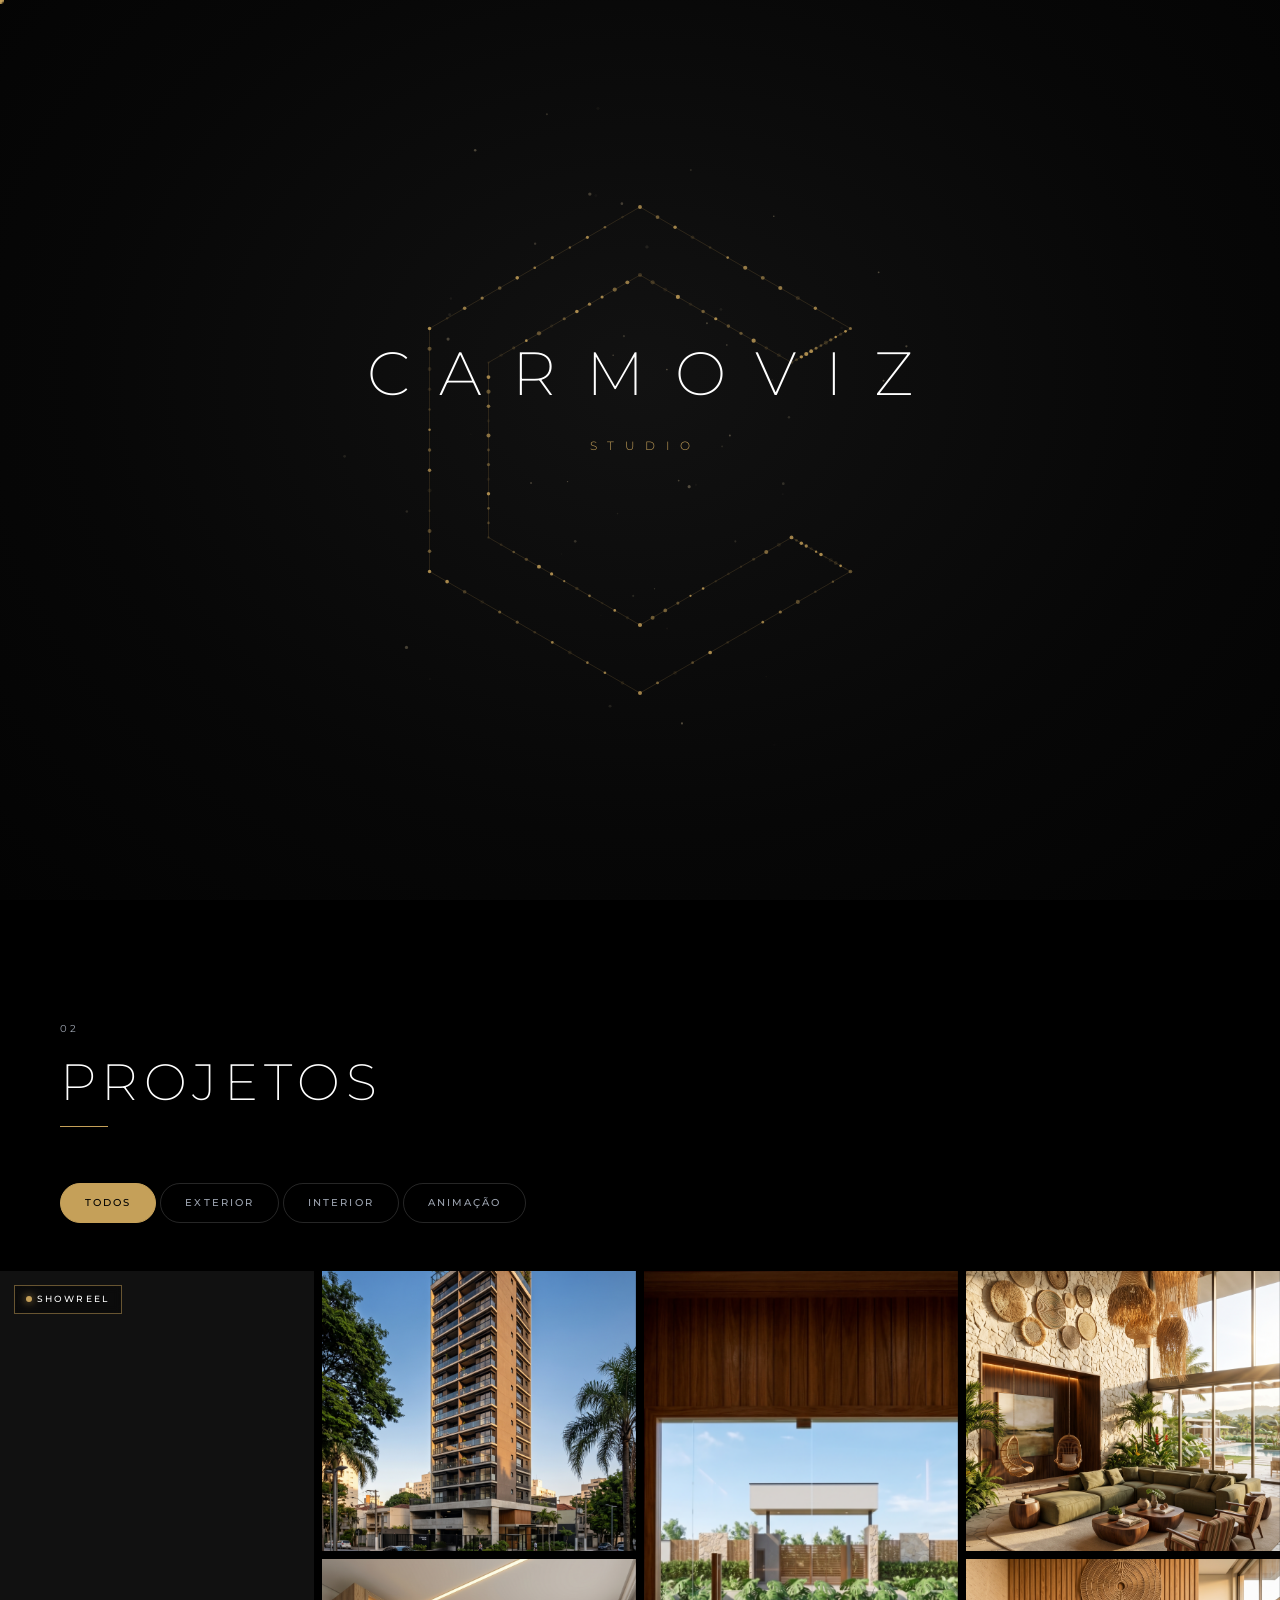
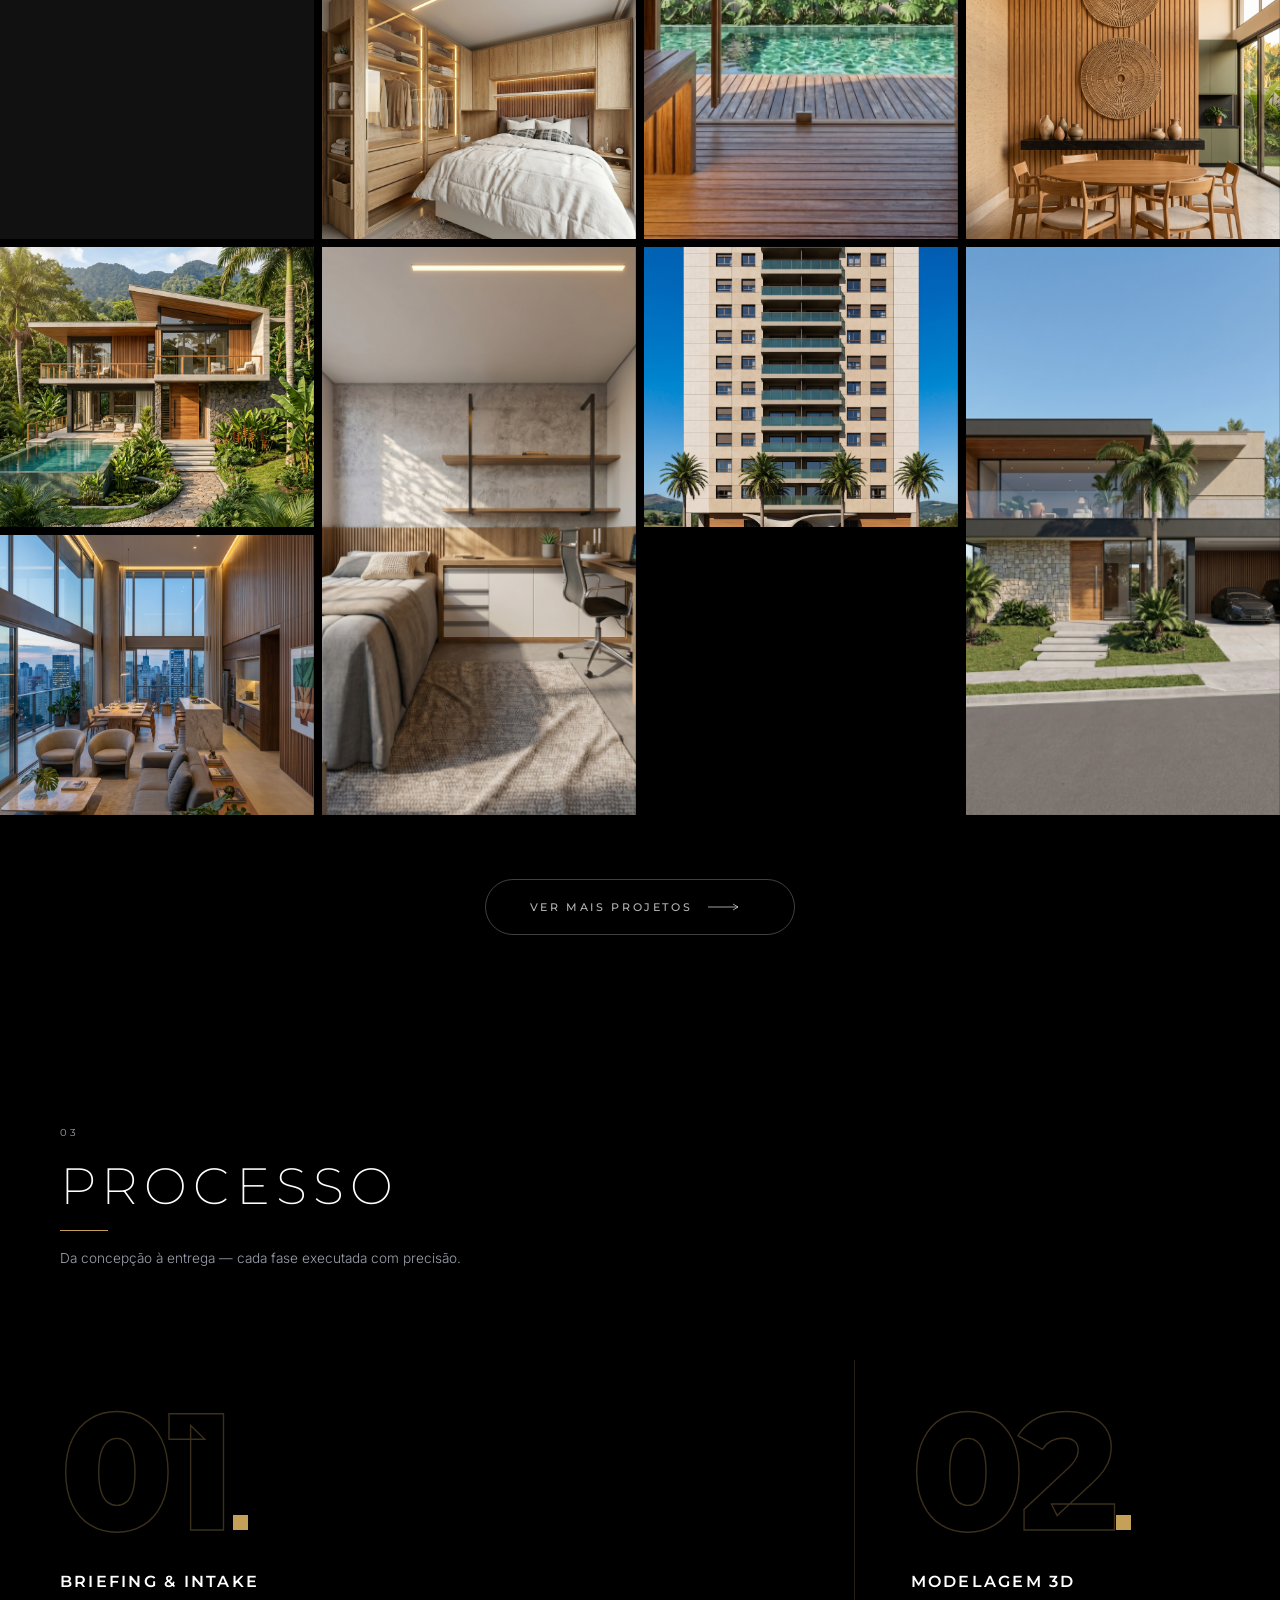
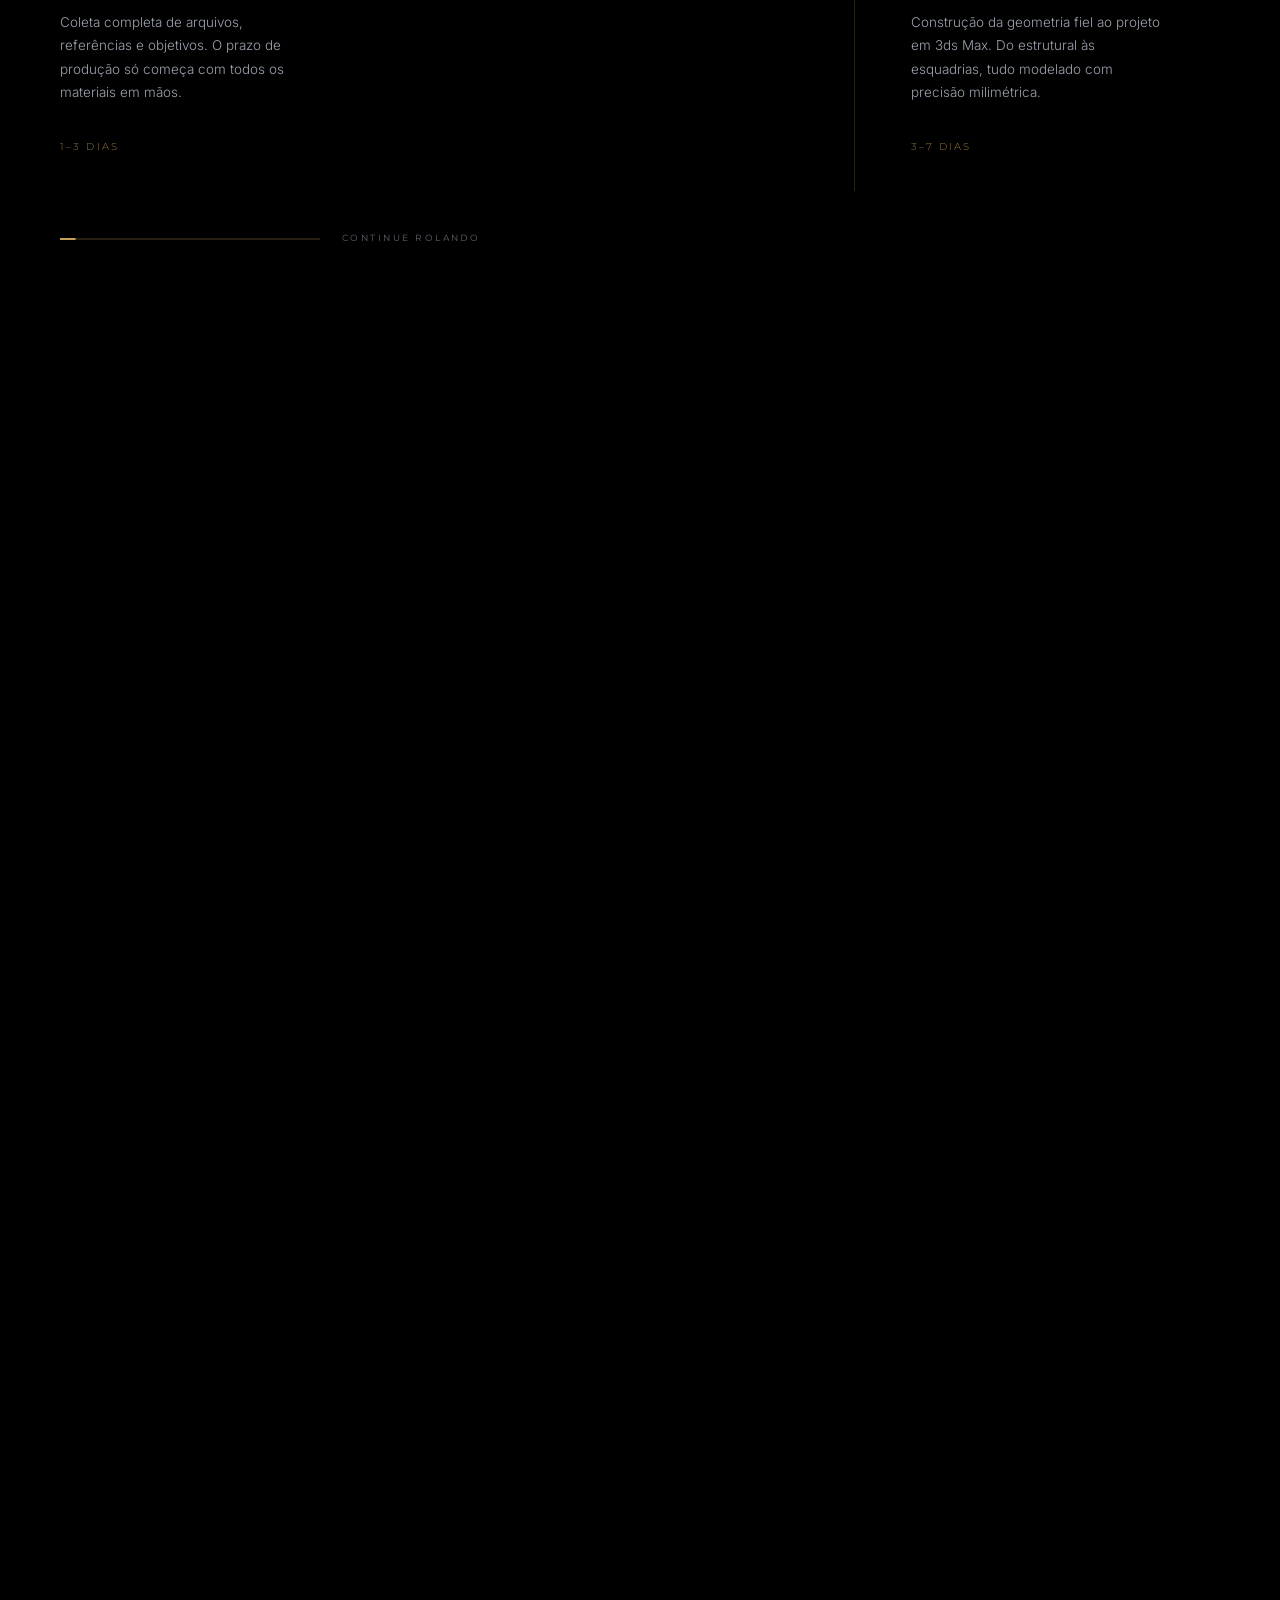
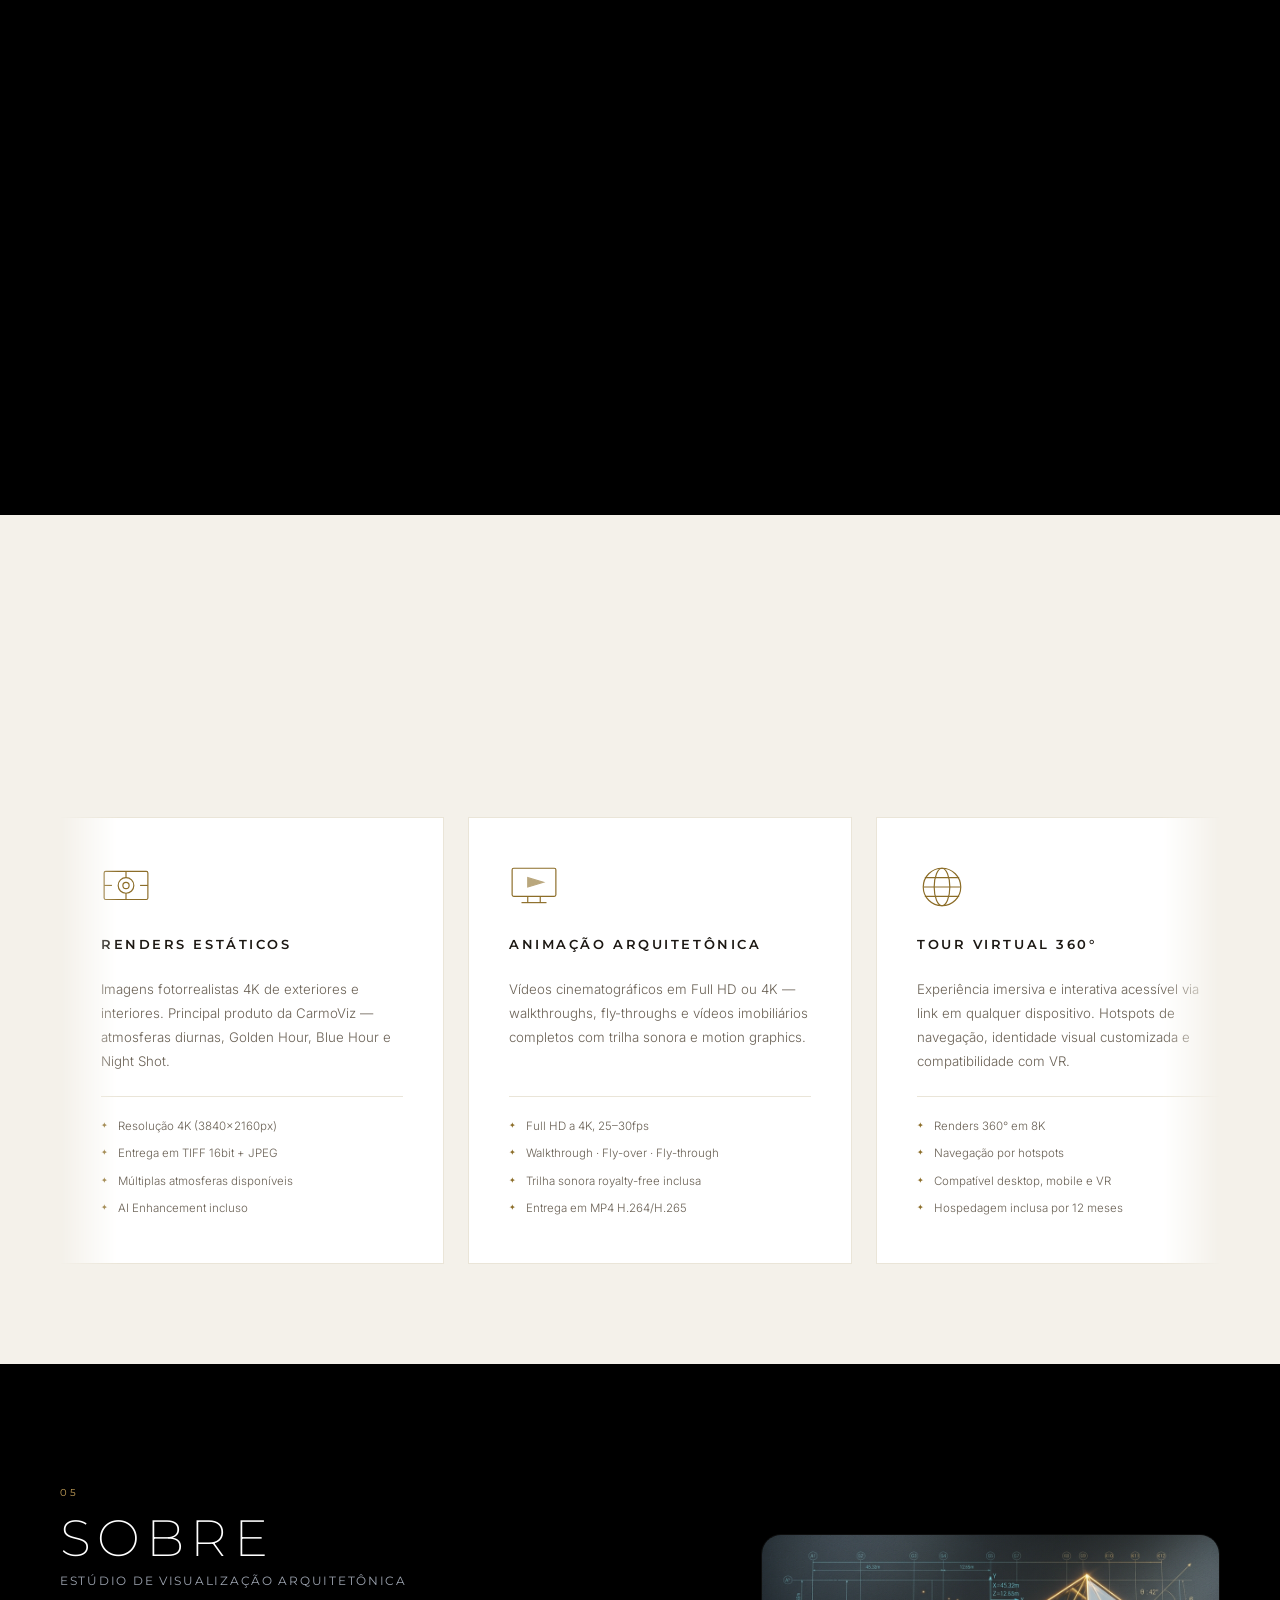
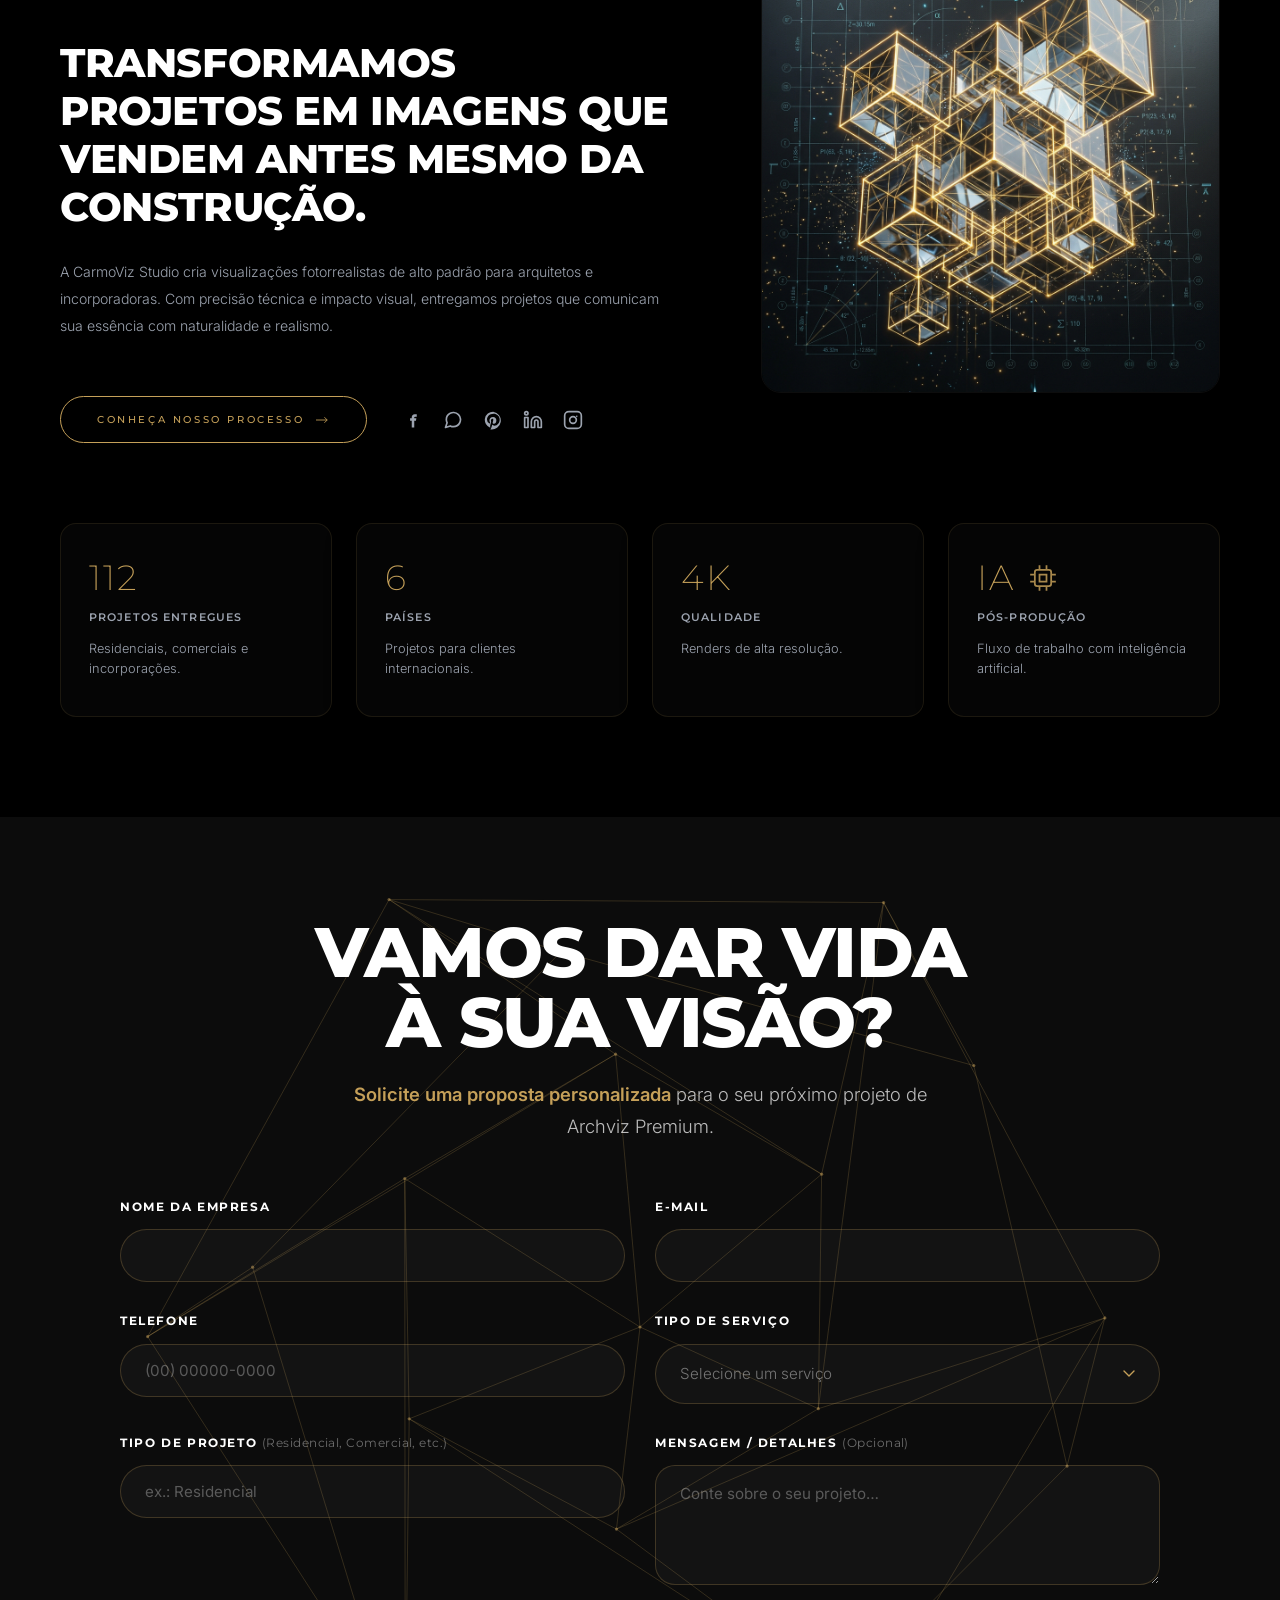
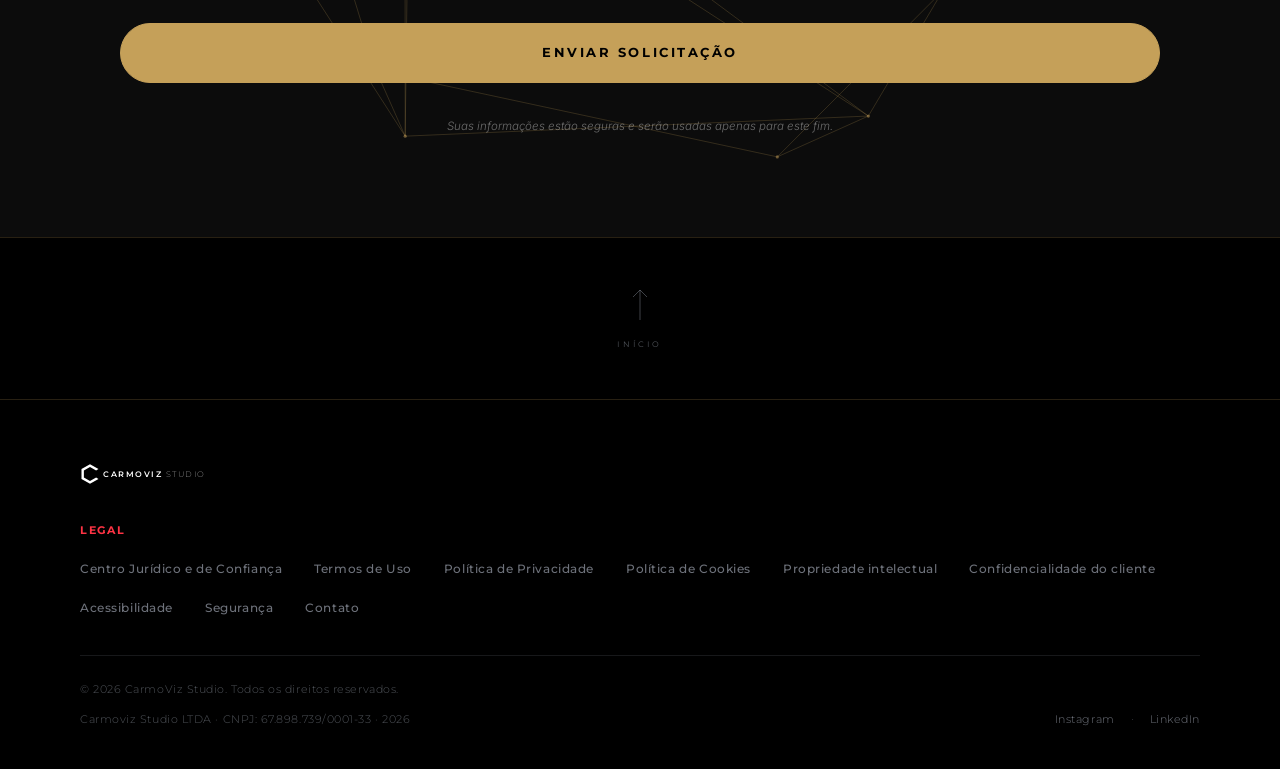
==== commit f6a695dd: "Add favicon using the site's hexagon logo mark Reuses the existing gold hexagon symbol from the head" ====
--- a/index.html
+++ b/index.html
@@ -4,6 +4,7 @@
   <meta charset="UTF-8">
   <meta name="viewport" content="width=device-width, initial-scale=1.0">
   <title>CarmoViz Studio — Archviz Premium</title>
+  <link rel="icon" type="image/svg+xml" href="images/favicon.svg">
   <meta name="description" content="CarmoViz Studio — Visualização arquitetônica fotorrealista de alto padrão. Renders 3D, animação e tour virtual.">
 
   <link rel="preconnect" href="https://fonts.googleapis.com">
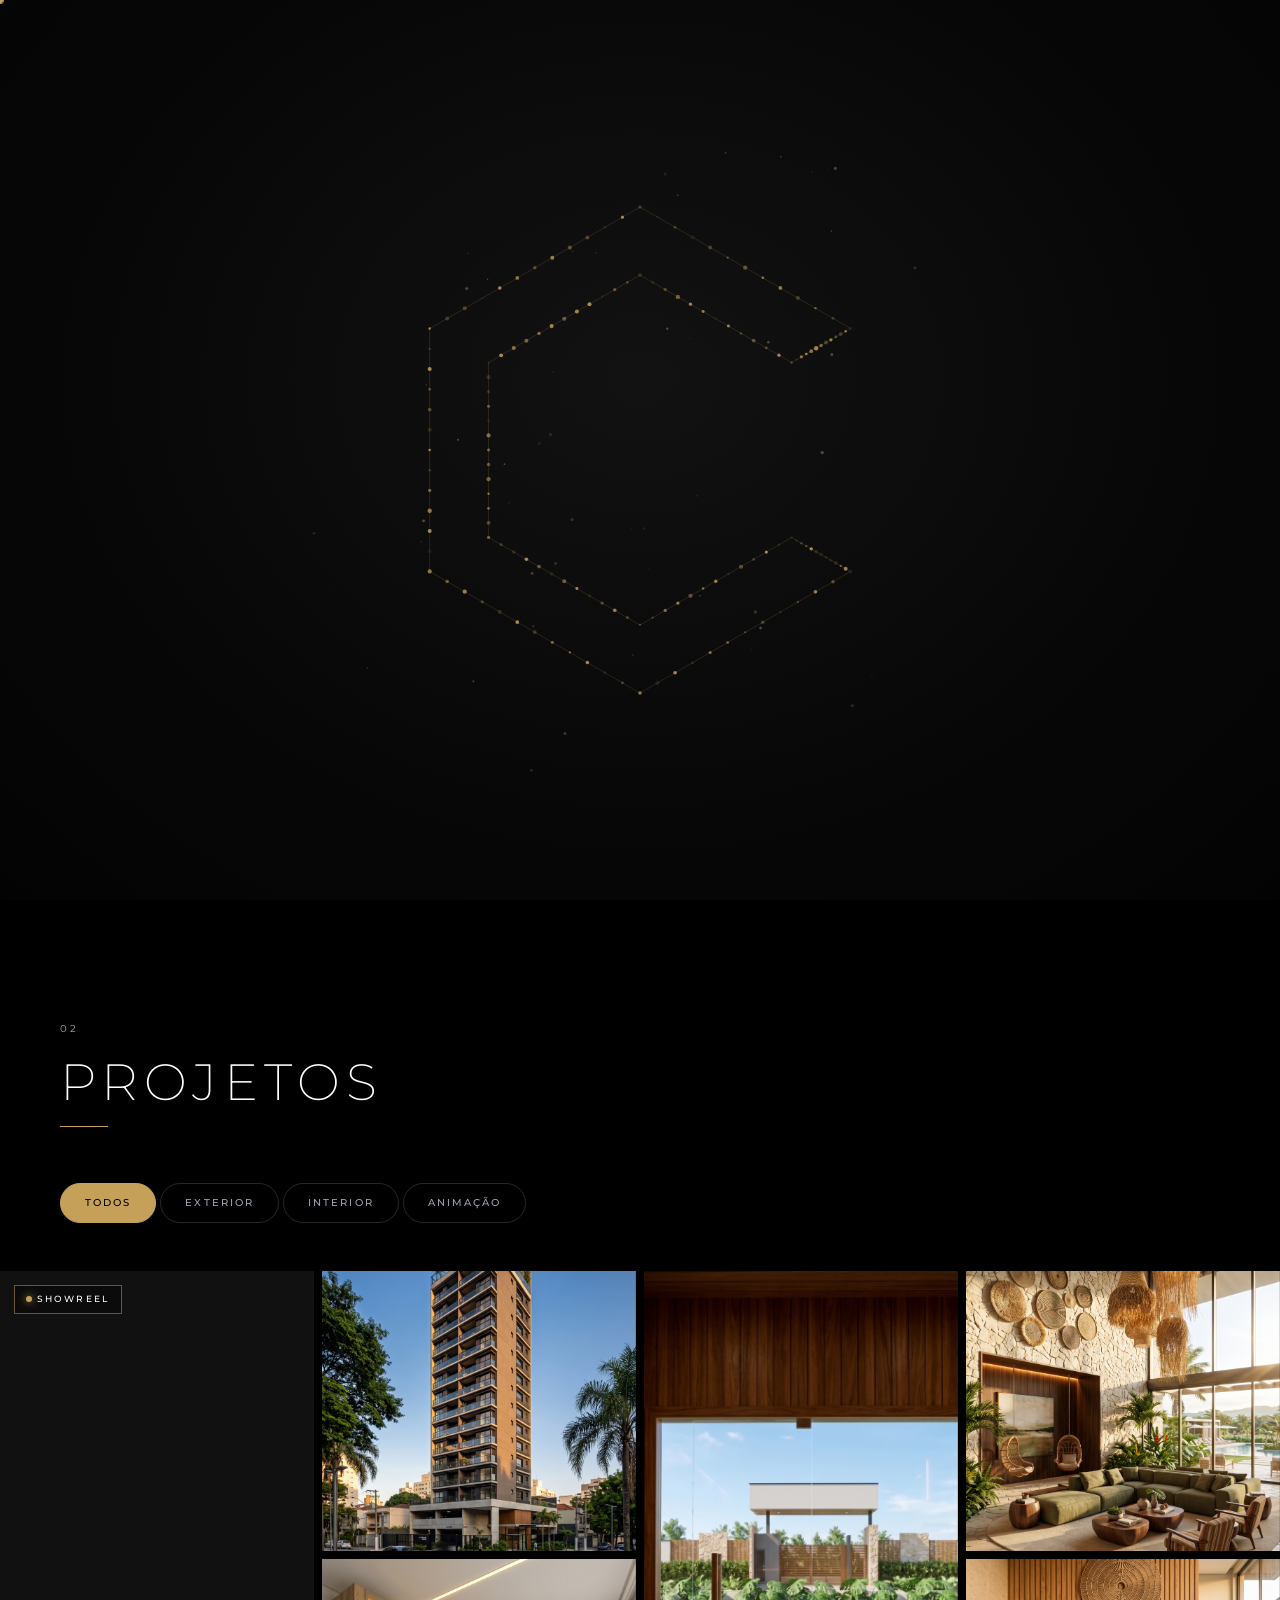
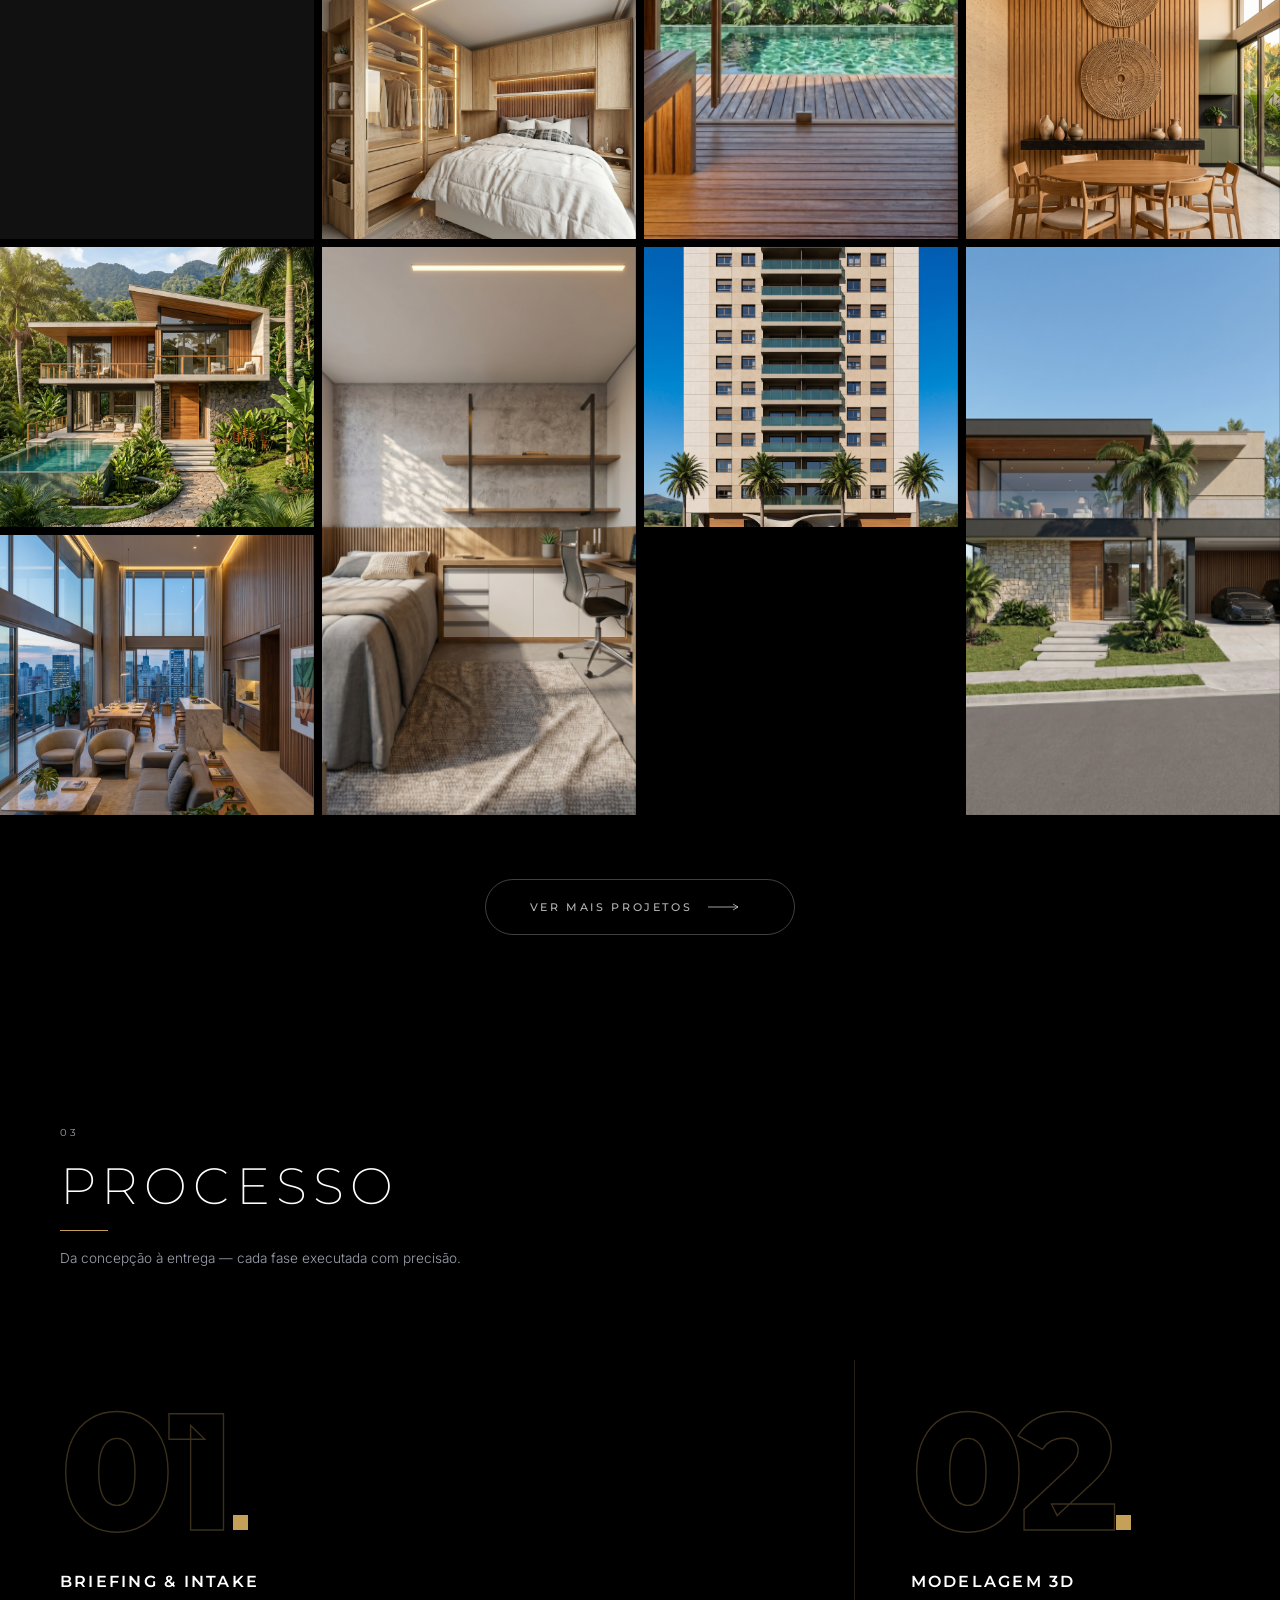
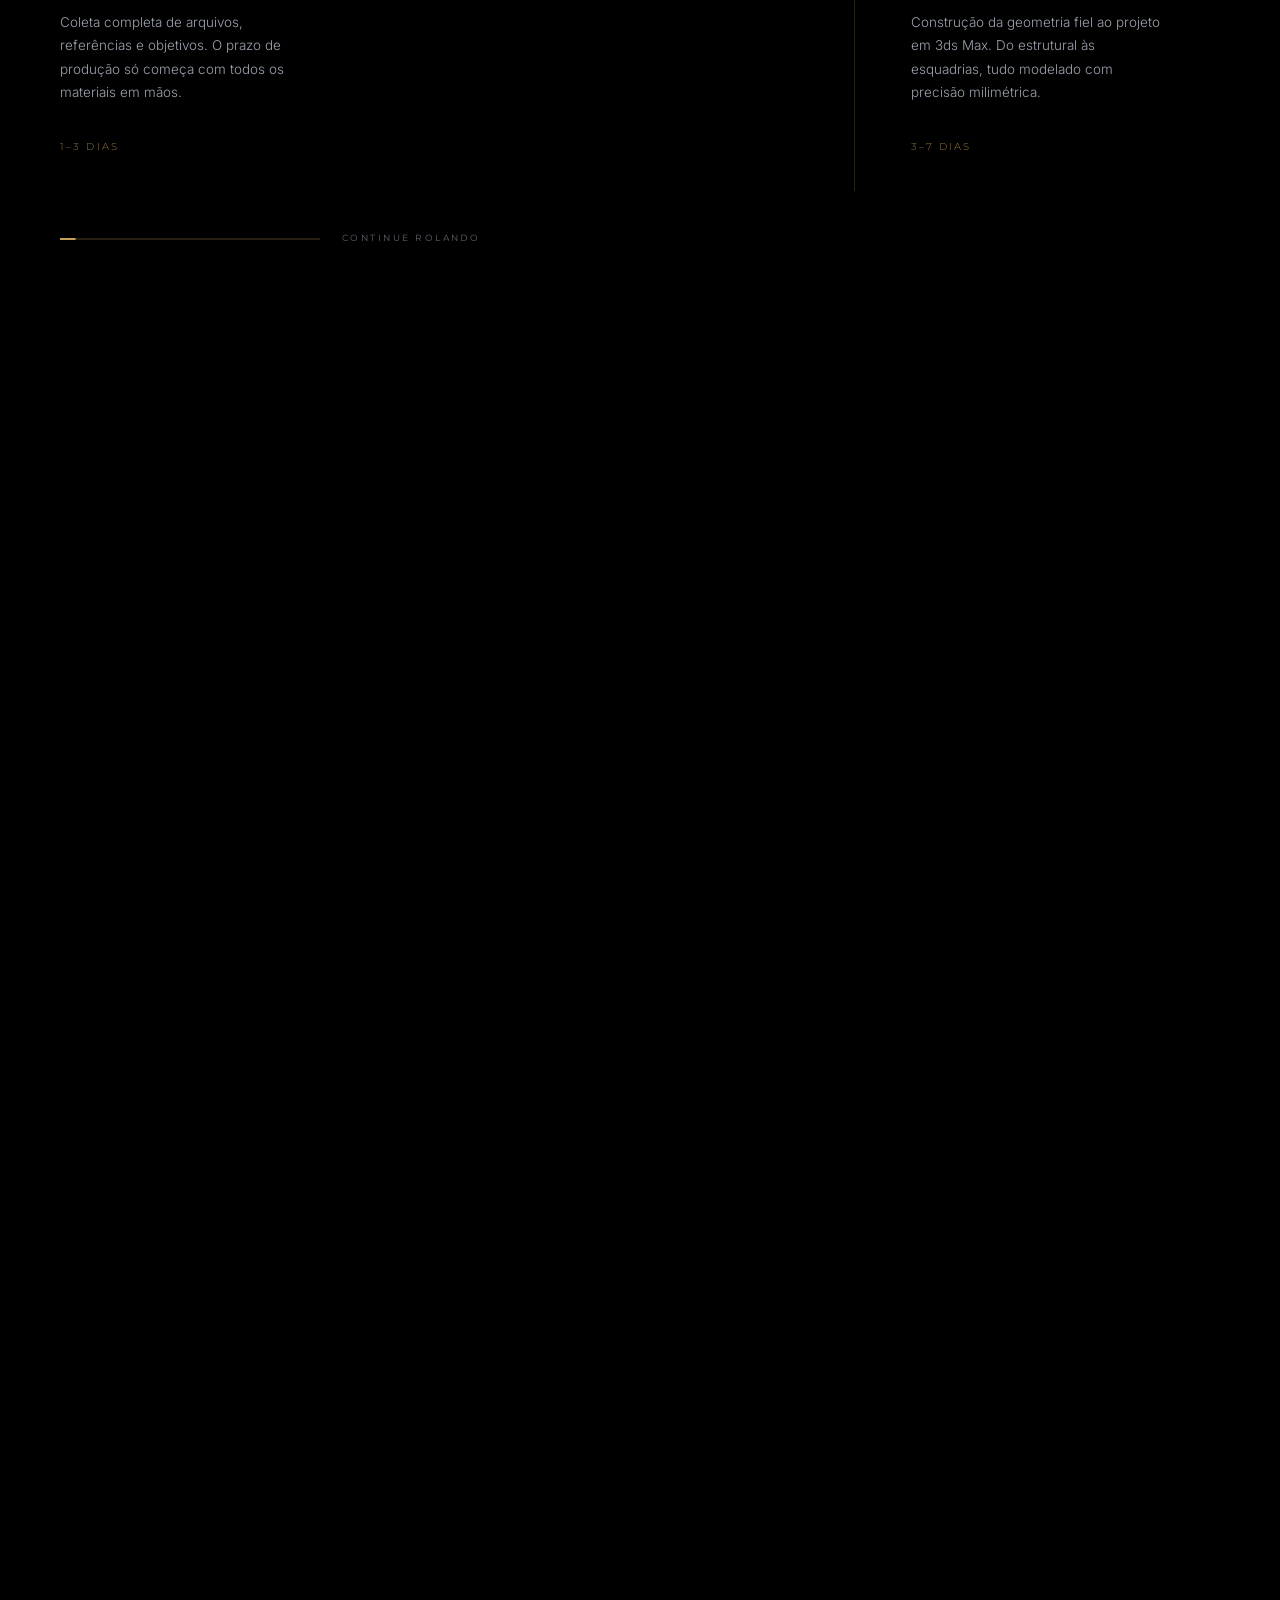
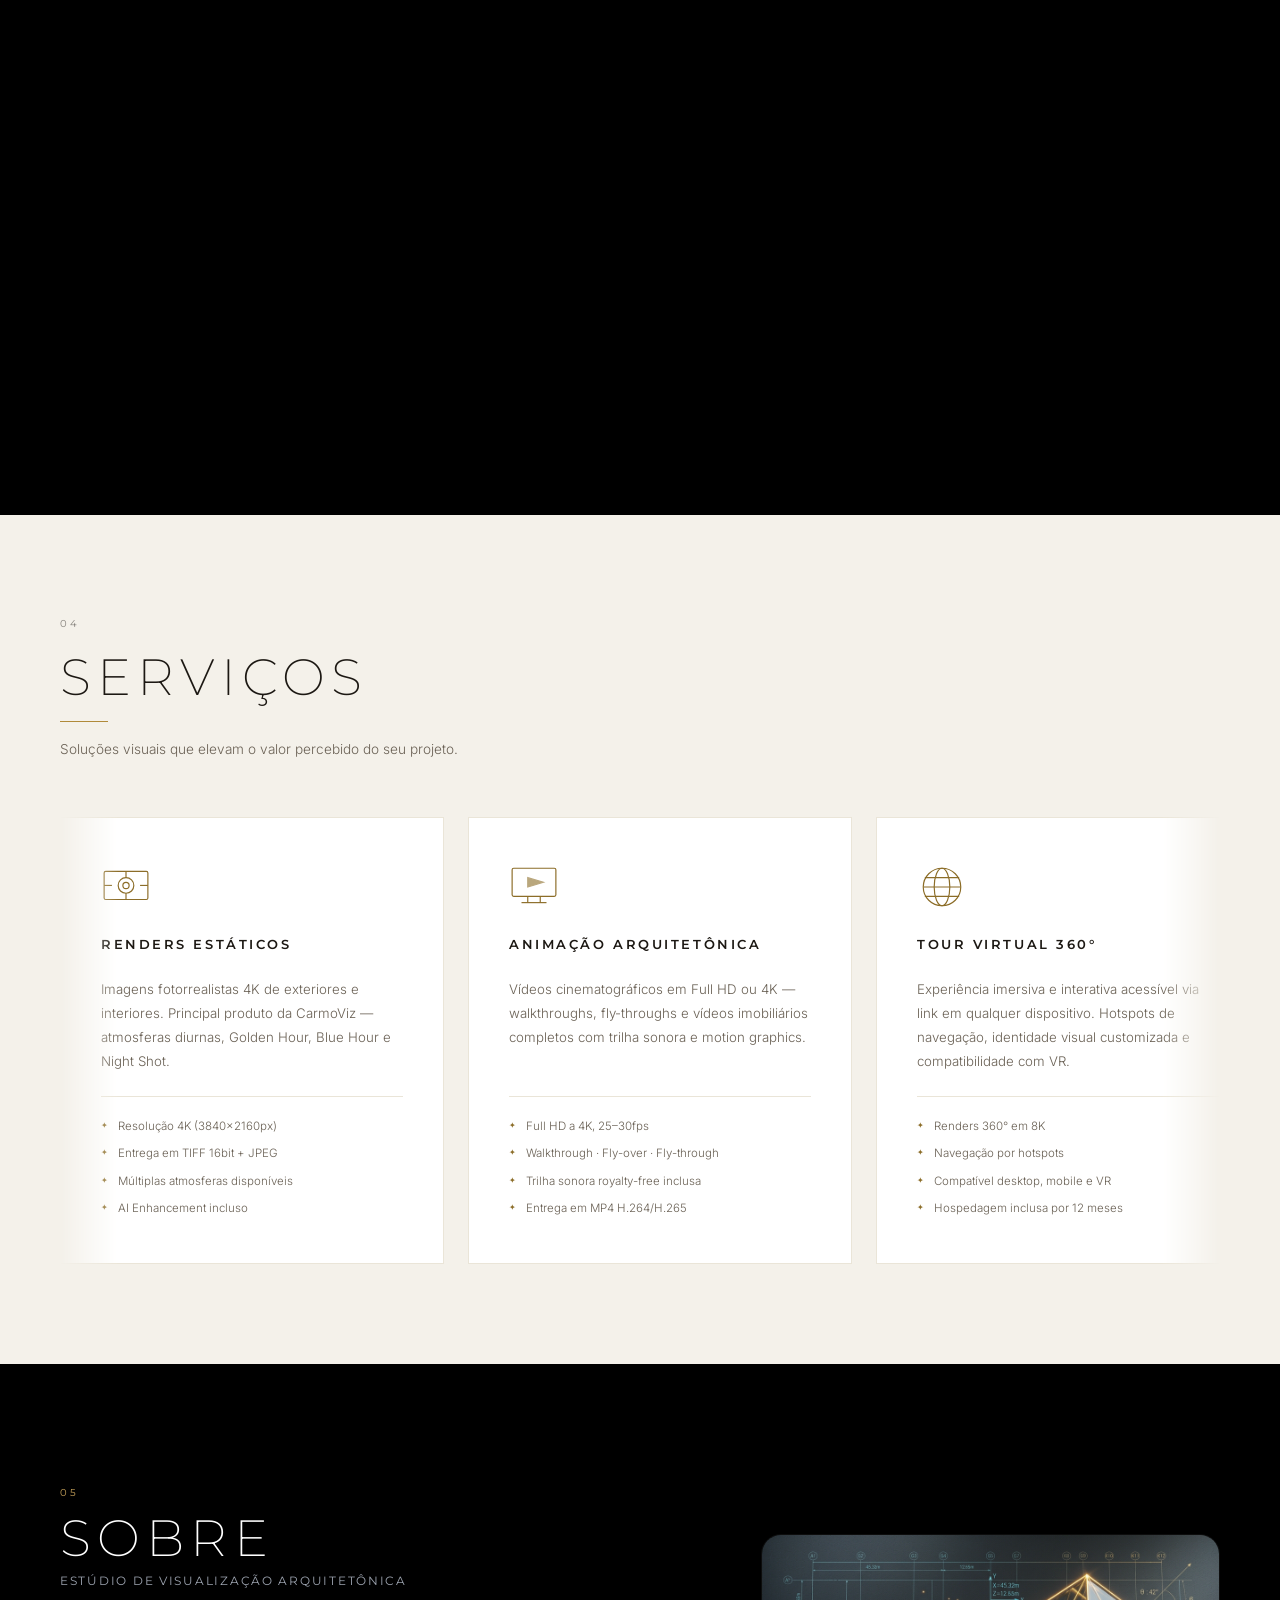
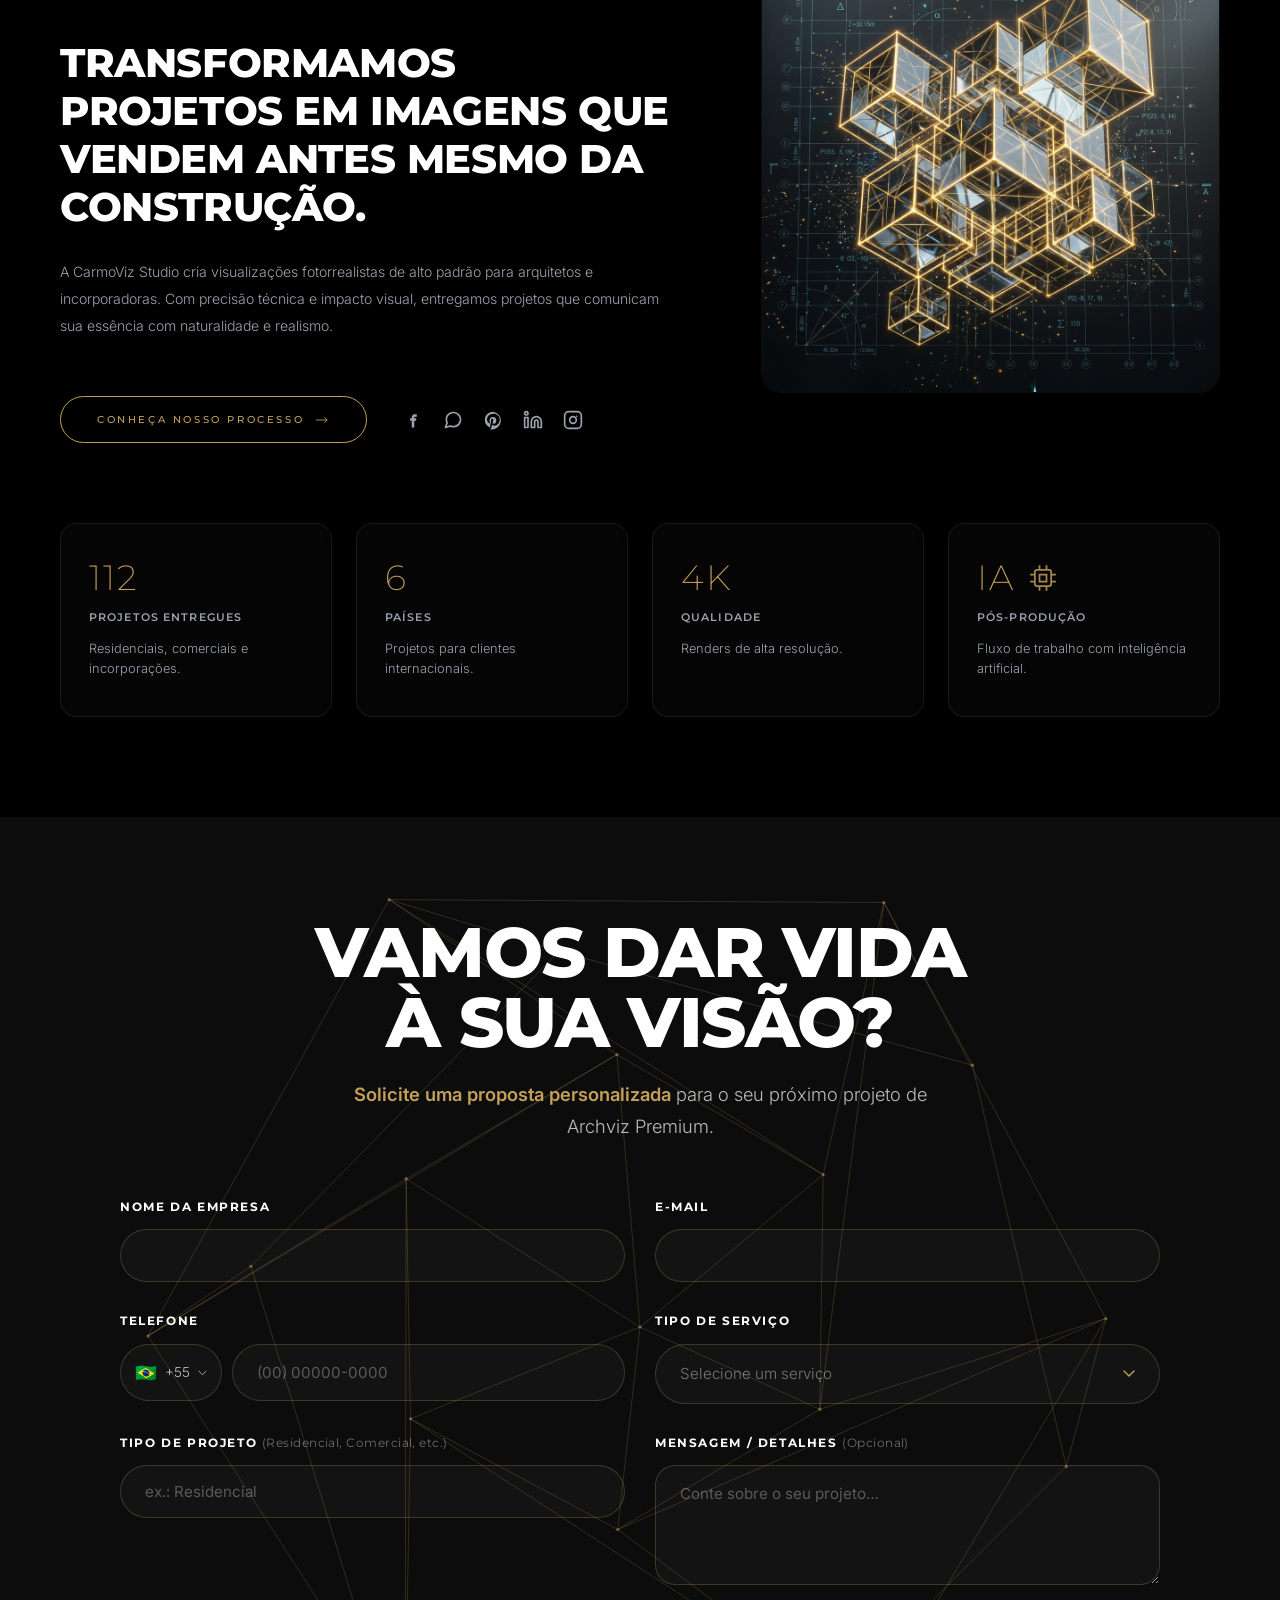
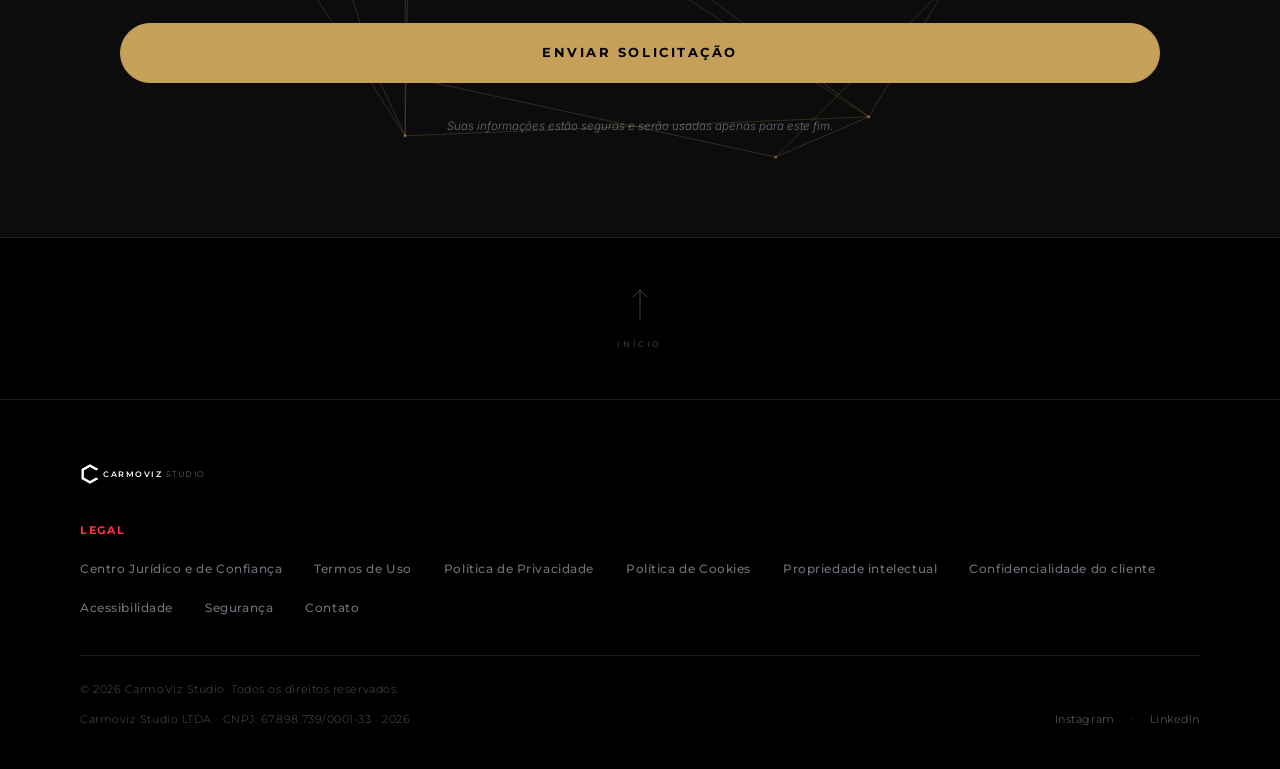
==== commit bf71a366: "Add country selector with flag/dial code to the contact phone field - New searchable country dropdow" ====
--- a/index.html
+++ b/index.html
@@ -309,7 +309,20 @@
       <div class="cf-row">
         <div class="cf-field">
           <label class="cf-label" for="form-phone"><span id="form-label-phone">Telefone</span></label>
-          <input class="cf-input" id="form-phone" type="tel" inputmode="tel" autocomplete="tel">
+          <div class="cf-phone-row" id="country-select">
+            <button type="button" class="cf-country-trigger" id="country-trigger" aria-haspopup="listbox" aria-expanded="false" aria-label="País">
+              <span class="cf-country-flag" id="country-flag">🇧🇷</span>
+              <span class="cf-country-code" id="country-code">+55</span>
+              <svg class="cs-arrow" viewBox="0 0 11 7" fill="none" xmlns="http://www.w3.org/2000/svg">
+                <polyline points="1,1 5.5,6 10,1" stroke="currentColor" stroke-width="1.2" stroke-linejoin="round"/>
+              </svg>
+            </button>
+            <input class="cf-input cf-phone-input" id="form-phone" type="tel" inputmode="tel" autocomplete="tel">
+            <div class="cf-country-dropdown" id="country-dropdown" role="listbox">
+              <input type="text" class="cf-country-search" id="country-search" autocomplete="off">
+              <div class="cf-country-list" id="country-list"></div>
+            </div>
+          </div>
         </div>
         <div class="cf-field">
           <label class="cf-label" for="form-service"><span id="form-label-service">Tipo de serviço</span></label>
--- a/assets/style.css
+++ b/assets/style.css
@@ -364,6 +364,7 @@
 #hero {
   position: relative;
   height: 100vh;
+  height: 100dvh;
   min-height: 700px;
   display: flex;
   flex-direction: column;
@@ -433,7 +434,7 @@
 .hero-tagline {
   font-family: 'Montserrat', sans-serif;
   font-weight: 800;
-  font-size: clamp(2.9rem, 8.2vw, 6.6rem);
+  font-size: clamp(2.9rem, 8.2vw, 5.6rem);
   letter-spacing: -0.02em;
   text-transform: uppercase;
   line-height: 0.96;
@@ -887,6 +888,7 @@
   position: sticky;
   top: 0;
   height: 100vh;
+  height: 100dvh;
   display: flex;
   flex-direction: column;
   justify-content: center;
@@ -1023,7 +1025,9 @@
   width: max-content;
   animation: servicesMarquee 36s linear infinite;
 }
-.services-grid:hover .services-track { animation-play-state: paused; }
+@media (hover: hover) and (pointer: fine) {
+  .services-grid:hover .services-track { animation-play-state: paused; }
+}
 @keyframes servicesMarquee {
   from { transform: translateX(0); }
   to   { transform: translateX(-50%); }
@@ -1475,6 +1479,84 @@
   box-shadow: 0 0 12px rgba(197, 160, 89, 0.15);
 }
 .cf-input::placeholder, .cf-textarea::placeholder { color: rgba(255,255,255,0.3); }
+
+/* ── TELEFONE + PAÍS ────────────────────────────────────── */
+
+.cf-phone-row { position: relative; display: flex; gap: 10px; }
+
+.cf-country-trigger {
+  display: flex;
+  align-items: center;
+  gap: 8px;
+  flex-shrink: 0;
+  background: rgba(255,255,255,0.03);
+  border: 1px solid rgba(197,160,89,0.25);
+  color: #fff;
+  font-family: 'Inter', sans-serif;
+  font-size: 0.95rem;
+  padding: 16px 14px;
+  border-radius: 9999px;
+  cursor: pointer;
+  transition: border-color 0.25s, background 0.25s, box-shadow 0.25s;
+}
+.cf-country-trigger:hover,
+.cf-phone-row.open .cf-country-trigger {
+  border-color: var(--gold);
+  background: rgba(197,160,89,0.05);
+}
+.cf-country-flag { font-size: 1.1rem; line-height: 1; }
+.cf-country-code { font-size: 0.85rem; color: rgba(255,255,255,0.75); }
+.cf-country-trigger .cs-arrow { width: 9px; color: var(--gray); transition: transform 0.25s; }
+.cf-phone-row.open .cf-country-trigger .cs-arrow { transform: rotate(180deg); }
+
+.cf-phone-input { flex: 1; min-width: 0; }
+
+.cf-country-dropdown {
+  display: none;
+  position: absolute;
+  top: calc(100% + 8px);
+  left: 0;
+  width: 300px;
+  max-width: 90vw;
+  background: #0c0c0c;
+  border: 0.5px solid var(--gold);
+  z-index: 50;
+  flex-direction: column;
+}
+.cf-phone-row.open .cf-country-dropdown { display: flex; }
+
+.cf-country-search {
+  background: rgba(255,255,255,0.03);
+  border: none;
+  border-bottom: 0.5px solid rgba(197,160,89,0.25);
+  color: #fff;
+  font-family: 'Inter', sans-serif;
+  font-size: 0.85rem;
+  padding: 12px 18px;
+  outline: none;
+}
+.cf-country-search::placeholder { color: rgba(255,255,255,0.3); }
+
+.cf-country-list { max-height: 220px; overflow-y: auto; }
+
+.cf-country-option {
+  display: flex;
+  align-items: center;
+  gap: 10px;
+  padding: 10px 18px;
+  font-family: 'Inter', sans-serif;
+  font-size: 0.83rem;
+  font-weight: 300;
+  color: var(--gray);
+  cursor: pointer;
+  transition: background 0.2s, color 0.2s;
+}
+.cf-country-option:hover { background: rgba(197,160,89,0.1); color: var(--gold); }
+.cf-country-option.active { color: var(--gold); }
+.cf-country-option .cf-country-flag { font-size: 1rem; }
+.cf-country-option-name { flex: 1; }
+.cf-country-option-dial { color: rgba(156,163,175,0.5); font-size: 0.78rem; }
+.cf-country-empty { padding: 14px 18px; font-size: 0.8rem; color: rgba(156,163,175,0.5); }
 
 .cf-select {
   appearance: none;
@@ -1924,7 +2006,7 @@
 @media (max-width: 768px) {
   #nav { padding: 20px 24px; }
   #nav.scrolled { padding: 14px 24px; }
-  .nav-links, .lang-toggle { display: none; }
+  .nav-links, .nav-right .lang-toggle { display: none; }
   .nav-hamburger { display: flex; }
   section { padding: 60px 24px; }
   #portfolio { padding: 60px 0 0; }
@@ -1937,6 +2019,7 @@
   .process-scroller { margin: 0 -24px; padding: 0 24px; }
   .process-card { flex-basis: 80vw; min-height: 300px; padding: 28px 30px 28px; }
   .services-grid { grid-template-columns: 1fr; }
+  .cf-row { grid-template-columns: 1fr; gap: 24px; }
   .about-stats-grid { grid-template-columns: repeat(2, 1fr); gap: 16px; }
   .form-row { grid-template-columns: 1fr; }
   .hero-content { padding: 0 24px 90px; }
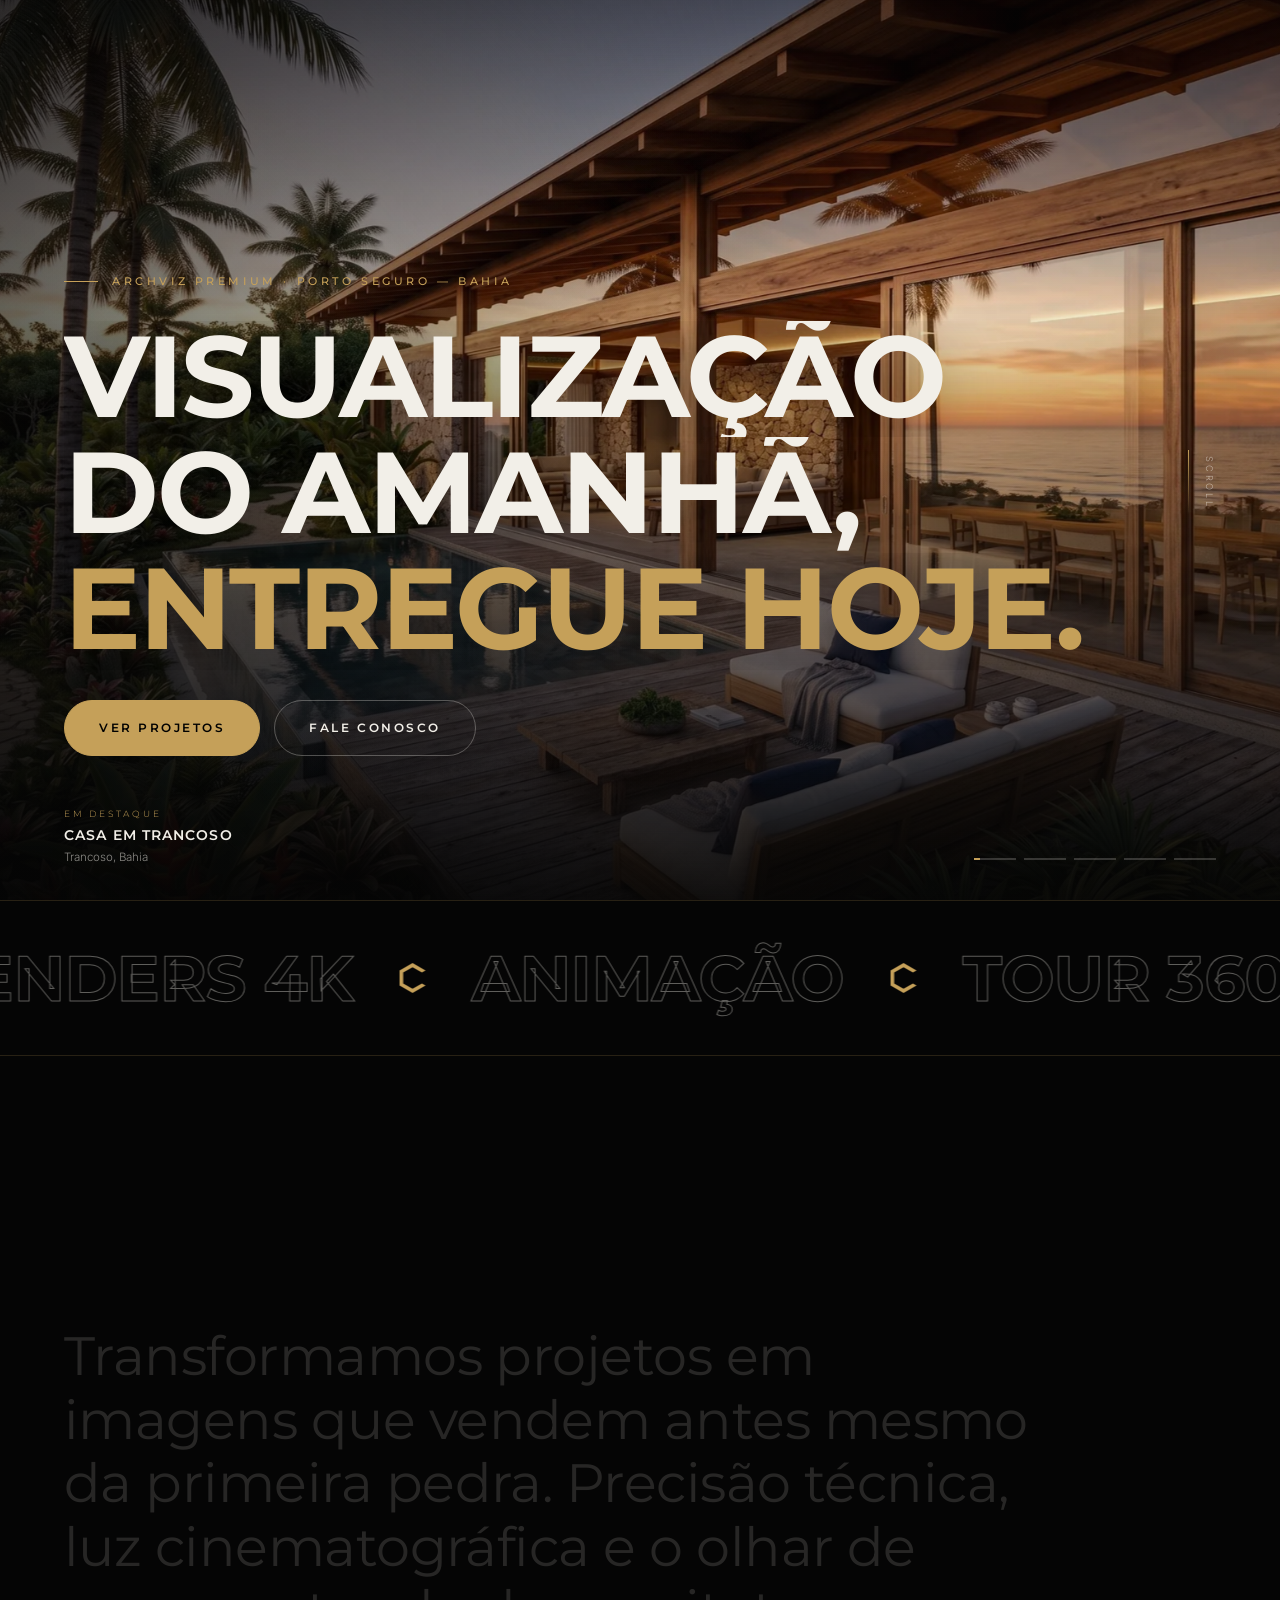
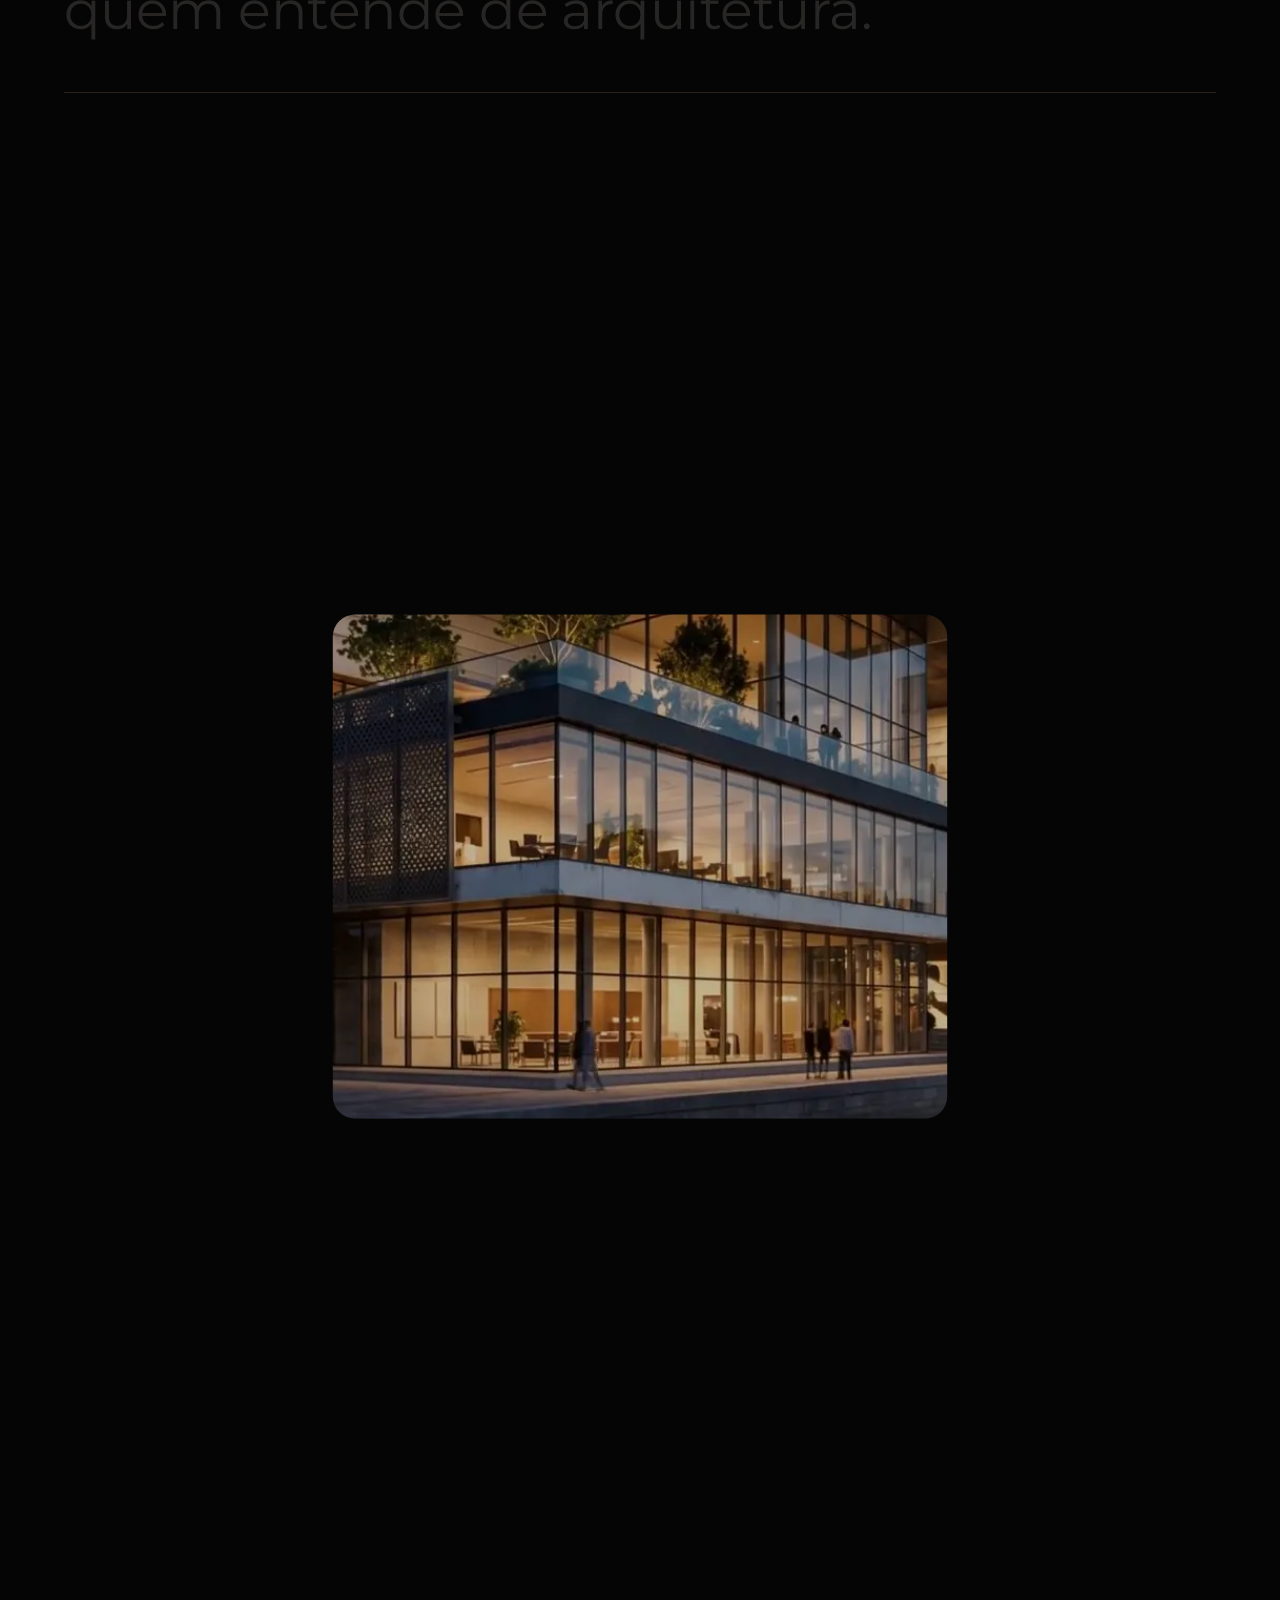
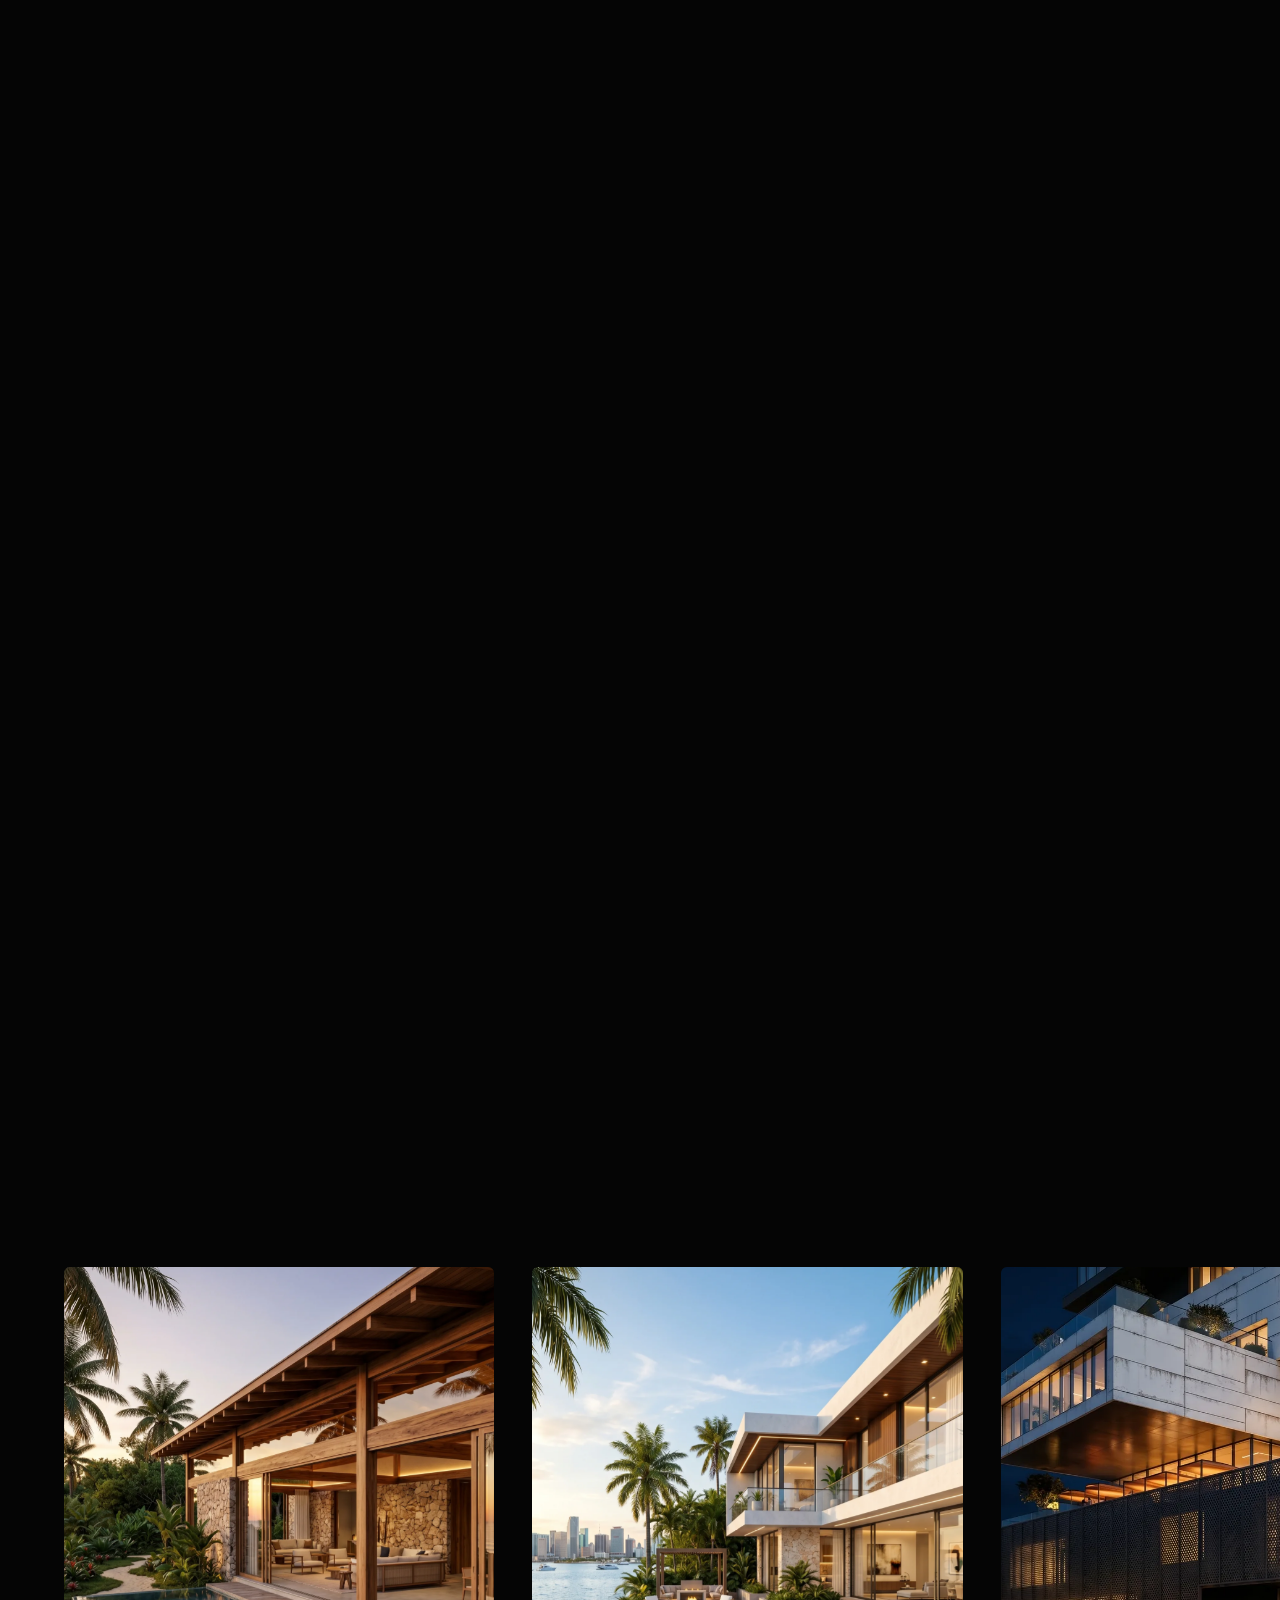
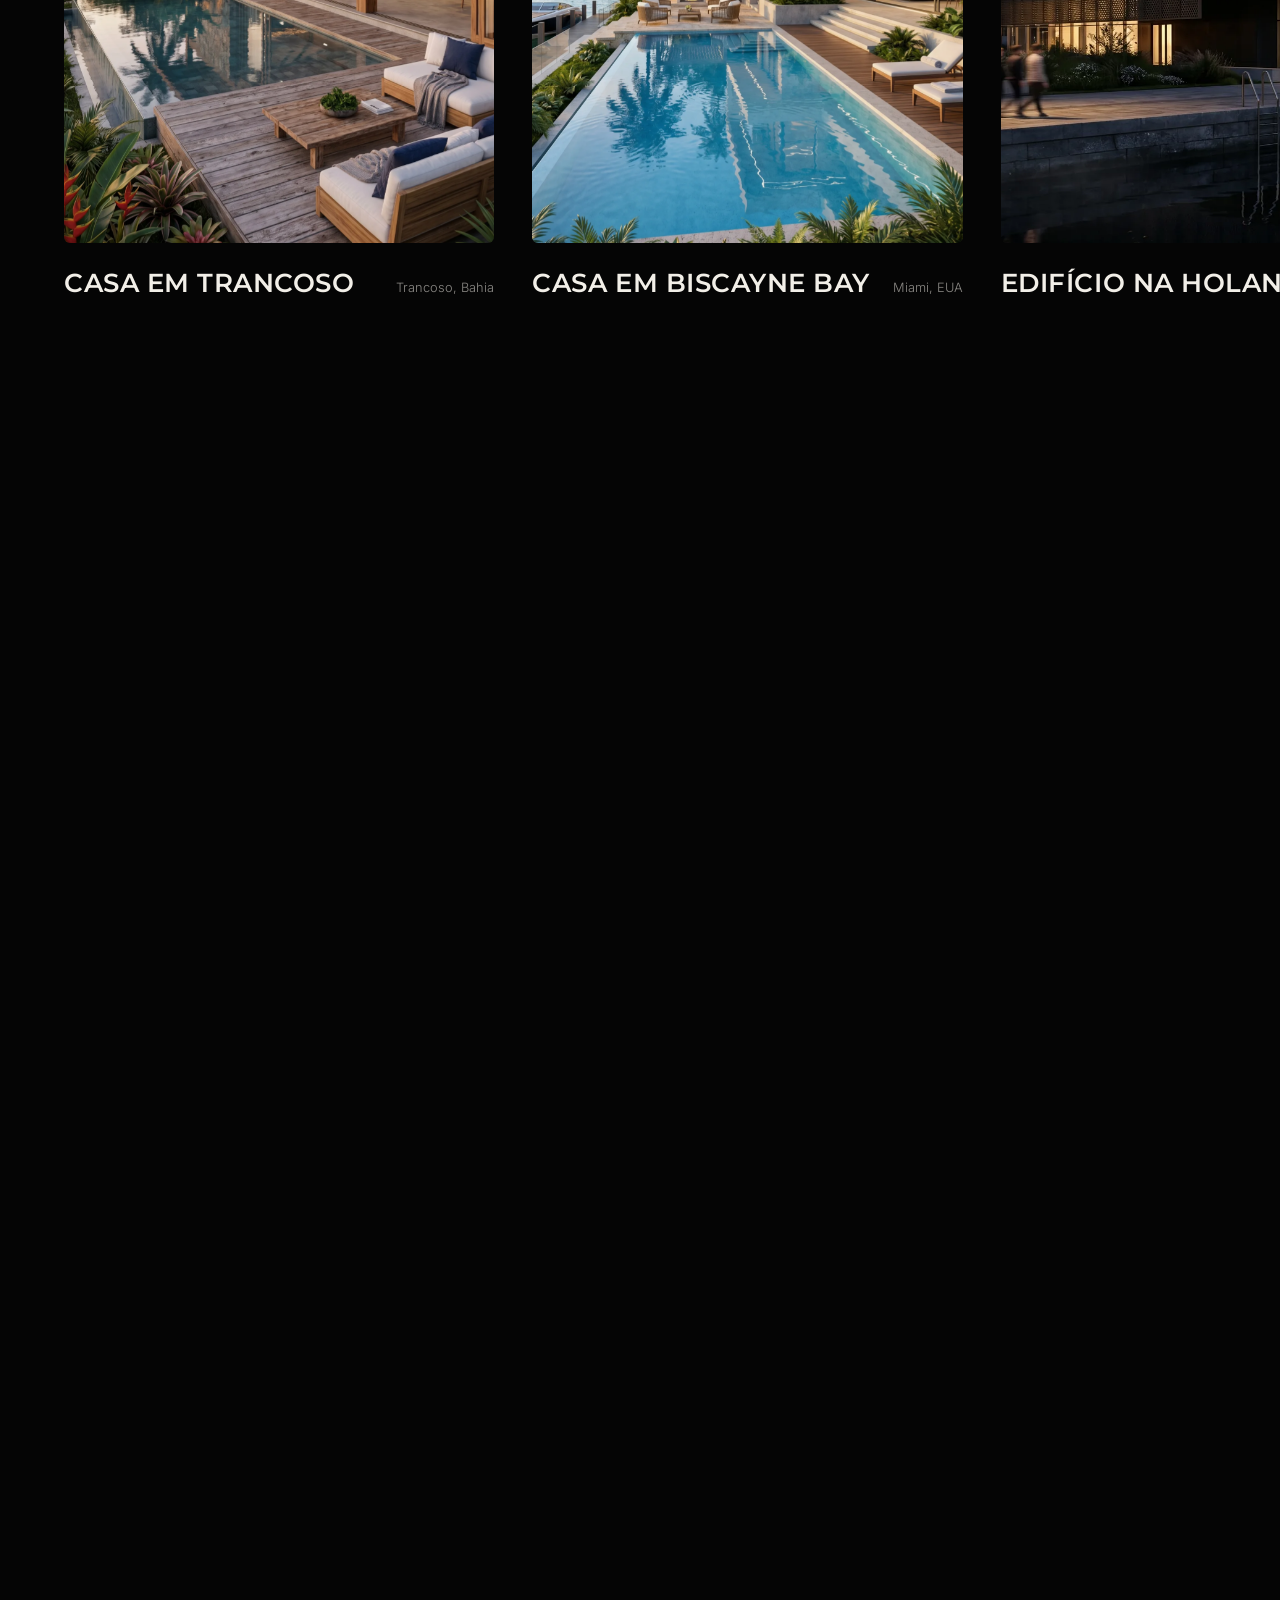
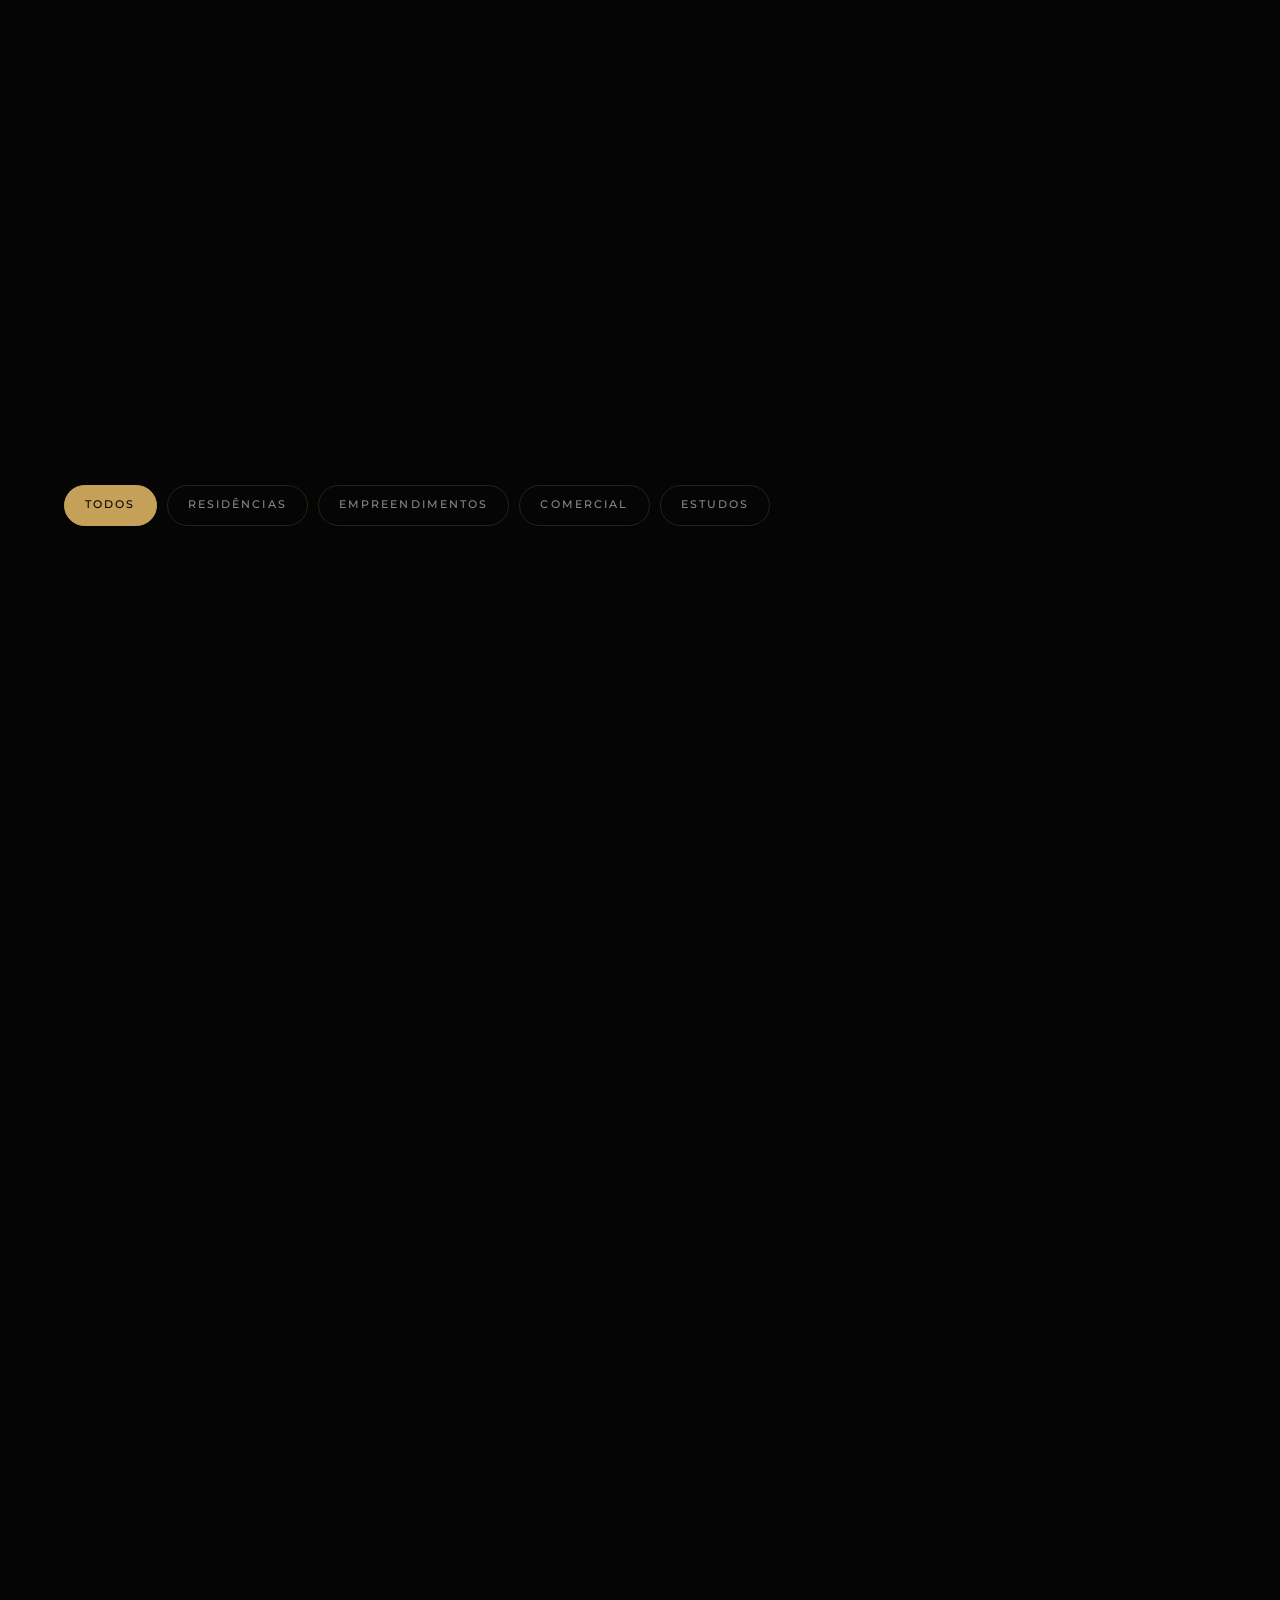
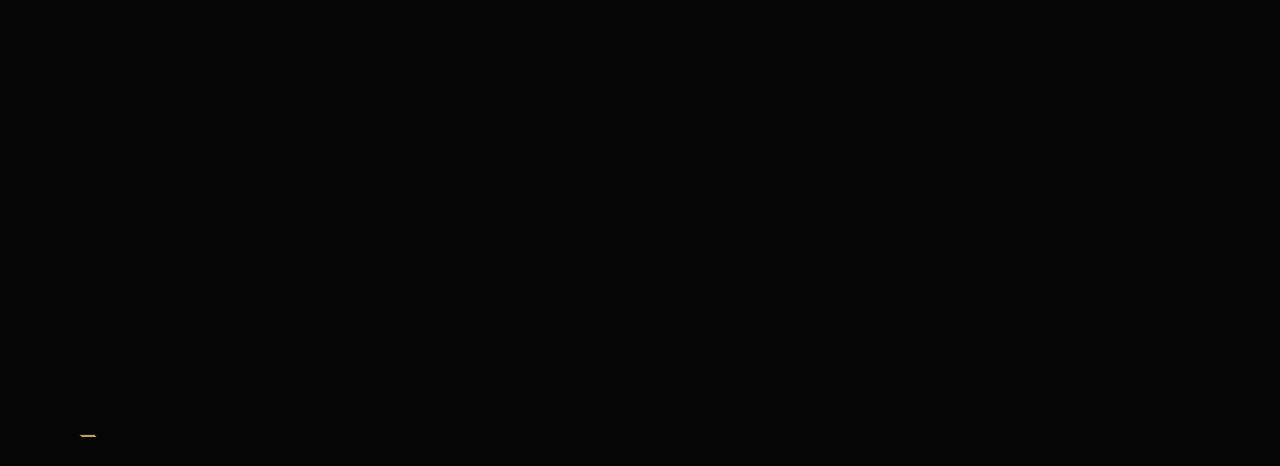
==== commit c7793515: "Rework completo do site com motion graphics e portfolio atualizado - Novo layout na mesma identidade" ====
--- a/index.html
+++ b/index.html
@@ -4,396 +4,249 @@
   <meta charset="UTF-8">
   <meta name="viewport" content="width=device-width, initial-scale=1.0">
   <title>CarmoViz Studio — Archviz Premium</title>
+  <meta name="description" content="CarmoViz Studio — visualização arquitetônica fotorrealista de alto padrão. Renders 3D, animação e tour virtual para arquitetos e incorporadoras.">
+  <meta name="theme-color" content="#050505">
+  <meta property="og:title" content="CarmoViz Studio — Archviz Premium">
+  <meta property="og:description" content="Renders fotorrealistas, animação arquitetônica e tour virtual 360°.">
+  <meta property="og:image" content="assets/showreel.webp">
   <link rel="icon" type="image/svg+xml" href="images/favicon.svg">
-  <meta name="description" content="CarmoViz Studio — Visualização arquitetônica fotorrealista de alto padrão. Renders 3D, animação e tour virtual.">
-
   <link rel="preconnect" href="https://fonts.googleapis.com">
   <link rel="preconnect" href="https://fonts.gstatic.com" crossorigin>
-  <link href="https://fonts.googleapis.com/css2?family=Inter:wght@200;300;400&family=Montserrat:wght@200;300;400;500;600;700;800;900&display=swap" rel="stylesheet">
+  <link href="https://fonts.googleapis.com/css2?family=Inter:wght@300;400;500&family=Montserrat:wght@200;300;400;500;600;700;800&display=swap" rel="stylesheet">
   <link rel="stylesheet" href="assets/style.css">
-
-  <!-- SVG Defs reutilizáveis do BrandBook -->
-  <svg width="0" height="0" style="position:absolute" aria-hidden="true">
-    <defs>
-      <g id="cv-symbol">
-        <g transform="translate(40,60) scale(0.02) translate(-1999.47,-2007.13)">
-          <polygon points="3545.94,1114.27 1999.47,221.42 453,1114.27 453,2899.99 1999.47,3792.84 3545.94,2899.99 3112.93,2649.99 1999.47,3292.84 886.01,2649.99 886.01,1364.27 1999.47,721.42 3112.93,1364.27"/>
-        </g>
-      </g>
-    </defs>
+</head>
+<body class="is-loading">
+
+<svg width="0" height="0" style="position:absolute" aria-hidden="true">
+  <symbol id="hex" viewBox="453 221 3093 3572">
+    <polygon points="3545.94,1114.27 1999.47,221.42 453,1114.27 453,2899.99 1999.47,3792.84 3545.94,2899.99 3112.93,2649.99 1999.47,3292.84 886.01,2649.99 886.01,1364.27 1999.47,721.42 3112.93,1364.27"/>
+  </symbol>
+</svg>
+
+<!-- INTRO -->
+<div class="loader" id="loader" aria-hidden="true">
+  <svg class="loader-hex" viewBox="453 221 3093 3572">
+    <polygon pathLength="1" points="3545.94,1114.27 1999.47,221.42 453,1114.27 453,2899.99 1999.47,3792.84 3545.94,2899.99 3112.93,2649.99 1999.47,3292.84 886.01,2649.99 886.01,1364.27 1999.47,721.42 3112.93,1364.27"/>
   </svg>
-</head>
-<body>
-
-<!-- ══════════════════════════════════════════════════════
-     TELA DE ENTRADA — Portal interativo
-══════════════════════════════════════════════════════ -->
-<div id="entry-screen">
-  <canvas id="entry-canvas" aria-hidden="true"></canvas>
-
-  <div class="entry-content">
-    <div class="entry-brand" id="entry-brand">
-      <span class="entry-brand-name">CARMOVIZ</span>
-      <span class="entry-brand-sub">STUDIO</span>
-    </div>
-
-    <div class="entry-scroll" id="entry-scroll" aria-hidden="true">
-      <span class="entry-scroll-label">role para baixo</span>
-      <span class="entry-scroll-track"><span class="entry-scroll-dot"></span></span>
-    </div>
-  </div>
-</div>
-
-<!-- ══════════════════════════════════════════════════════
-     NAVEGAÇÃO
-══════════════════════════════════════════════════════ -->
-<nav id="nav">
+  <div class="loader-brand"><b>CARMOVIZ</b> STUDIO</div>
+  <div class="loader-count" id="loader-count">0</div>
+  <div class="loader-curtain"></div>
+</div>
+
+<div class="cursor" id="cursor" aria-hidden="true"><span class="cursor-dot"><span class="cursor-label" id="cursor-label"></span></span></div>
+
+<!-- NAVEGAÇÃO -->
+<header class="nav" id="nav">
   <a href="#hero" class="nav-logo" aria-label="CarmoViz Studio">
-    <svg viewBox="0 0 280 56" fill="none" xmlns="http://www.w3.org/2000/svg">
-      <!-- Symbol -->
-      <g transform="translate(20,28) scale(0.011) translate(-1999.47,-2007.13)">
-        <polygon fill="currentColor" points="3545.94,1114.27 1999.47,221.42 453,1114.27 453,2899.99 1999.47,3792.84 3545.94,2899.99 3112.93,2649.99 1999.47,3292.84 886.01,2649.99 886.01,1364.27 1999.47,721.42 3112.93,1364.27"/>
-      </g>
-      <!-- Wordmark -->
-      <text x="46" y="34" font-family="Montserrat, sans-serif" font-size="16" letter-spacing="3" fill="currentColor" text-anchor="start">
-        <tspan font-weight="600">CARMOVIZ</tspan> <tspan font-weight="200" opacity="0.8">STUDIO</tspan>
-      </text>
-    </svg>
+    <svg class="nav-hex"><use href="#hex"/></svg>
+    <span><b>CARMOVIZ</b> STUDIO</span>
   </a>
-
+  <nav class="nav-links" aria-label="Seções">
+    <a href="#portfolio" data-pt="Projetos" data-en="Projects">Projetos</a>
+    <a href="#process" data-pt="Processo" data-en="Process">Processo</a>
+    <a href="#services" data-pt="Serviços" data-en="Services">Serviços</a>
+    <a href="#about" data-pt="Estúdio" data-en="Studio">Estúdio</a>
+  </nav>
   <div class="nav-right">
-    <ul class="nav-links">
-      <li><a href="#portfolio" id="nav-portfolio">Projetos</a></li>
-      <li><a href="#process"   id="nav-process">Processo</a></li>
-      <li><a href="#services"  id="nav-services">Serviços</a></li>
-      <li><a href="#about"     id="nav-about">Sobre</a></li>
-      <li><a href="#contact"   id="nav-contact">Contato</a></li>
-    </ul>
-    <div class="lang-toggle">
-      <span id="lang-pt" class="active">PT</span>
-      <span class="divider">|</span>
-      <span id="lang-en">EN</span>
-    </div>
-  </div>
-
-  <button class="nav-hamburger" id="hamburger" aria-label="Menu">
-    <span></span><span></span><span></span>
-  </button>
-</nav>
-
-<!-- Mobile Menu -->
-<div class="mobile-menu" id="mobile-menu">
-  <a href="#portfolio" id="mob-portfolio">Projetos</a>
-  <a href="#process"   id="mob-process">Processo</a>
-  <a href="#services"  id="mob-services">Serviços</a>
-  <a href="#about"     id="mob-about">Sobre</a>
-  <a href="#contact"   id="mob-contact">Contato</a>
-  <div class="lang-toggle" style="margin-top:20px;">
-    <span id="mob-lang-pt" class="active" style="cursor:pointer" onclick="document.getElementById('lang-pt').click()">PT</span>
-    <span class="divider">|</span>
-    <span id="mob-lang-en" style="cursor:pointer" onclick="document.getElementById('lang-en').click()">EN</span>
-  </div>
-</div>
-
-<!-- ══════════════════════════════════════════════════════
-     HERO
-══════════════════════════════════════════════════════ -->
-<section id="hero">
-  <div class="hero-bg">
-    <canvas id="hero-archviz" aria-hidden="true"></canvas>
-    <div class="hero-overlay"></div>
-    <div class="hero-pattern"></div>
-  </div>
-
-  <div class="hero-content">
-    <h1 class="hero-tagline t-display hero-enter" id="hero-tagline">
-      Visualização do amanhã,<br>entregue hoje.
+    <div class="lang" role="group" aria-label="Idioma">
+      <button type="button" class="lang-btn is-active" data-lang="pt">PT</button>
+      <button type="button" class="lang-btn" data-lang="en">EN</button>
+    </div>
+    <a href="#contact" class="nav-cta"><span data-pt="Orçamento" data-en="Get a quote">Orçamento</span></a>
+    <button type="button" class="nav-burger" id="burger" aria-expanded="false" aria-controls="menu" data-aria-pt="Abrir menu" data-aria-en="Open menu" aria-label="Abrir menu"><span></span><span></span></button>
+  </div>
+</header>
+
+<div class="menu" id="menu" aria-hidden="true">
+  <nav class="menu-links">
+    <a href="#portfolio"><span data-pt="Projetos" data-en="Projects">Projetos</span></a>
+    <a href="#process"><span data-pt="Processo" data-en="Process">Processo</span></a>
+    <a href="#services"><span data-pt="Serviços" data-en="Services">Serviços</span></a>
+    <a href="#about"><span data-pt="Estúdio" data-en="Studio">Estúdio</span></a>
+    <a href="#contact"><span data-pt="Contato" data-en="Contact">Contato</span></a>
+  </nav>
+  <div class="menu-foot">
+    <div class="lang" role="group" aria-label="Idioma">
+      <button type="button" class="lang-btn is-active" data-lang="pt">PT</button>
+      <button type="button" class="lang-btn" data-lang="en">EN</button>
+    </div>
+    <div class="menu-social">
+      <a href="https://instagram.com/carmoviz" target="_blank" rel="noopener">Instagram</a>
+      <a href="https://wa.me/5573999210436" target="_blank" rel="noopener">WhatsApp</a>
+      <a href="https://www.linkedin.com/in/carmovinicius/" target="_blank" rel="noopener">LinkedIn</a>
+    </div>
+  </div>
+</div>
+
+<main>
+
+<!-- HERO -->
+<section class="hero" id="hero">
+  <div class="hero-media" id="hero-media"></div>
+  <div class="hero-shade"></div>
+  <div class="hero-inner">
+    <p class="eyebrow hero-eyebrow"><span data-pt="Archviz Premium · Porto Seguro — Bahia" data-en="Premium Archviz · Porto Seguro — Brazil">Archviz Premium · Porto Seguro — Bahia</span></p>
+    <h1 class="hero-title">
+      <span class="ln"><span data-pt="Visualização" data-en="Tomorrow's">Visualização</span></span>
+      <span class="ln"><span data-pt="do amanhã," data-en="visualization,">do amanhã,</span></span>
+      <span class="ln gold"><span data-pt="entregue hoje." data-en="delivered today.">entregue hoje.</span></span>
     </h1>
-
-    <p class="t-caption hero-enter" id="hero-sub">Archviz Premium · Renders Fotorrealistas · Brasil & Internacional</p>
-
-    <div class="hero-ctas hero-enter">
-      <a href="#portfolio" class="btn-gold" id="hero-cta1">Ver Projetos</a>
-      <a href="#contact"   class="btn-ghost" id="hero-cta2">Fale Conosco</a>
-    </div>
-  </div>
-
-  <div class="hero-coords hero-enter" aria-hidden="true">
-    <span>16°26'S</span>
-    <span class="hero-coords-sep">·</span>
-    <span>39°04'O</span>
-    <span class="hero-coords-sep">·</span>
-    <span>Porto Seguro — BA</span>
-  </div>
-
-  <div class="hero-scroll hero-enter">
-    <div class="hero-scroll-line"></div>
-    <span class="t-caption" style="font-size:0.55rem;">scroll</span>
-  </div>
-</section>
-
-
-
-<!-- ══════════════════════════════════════════════════════
-     PORTFÓLIO
-══════════════════════════════════════════════════════ -->
-<section id="portfolio">
-  <div class="section-header reveal">
-    <span class="t-caption">02</span>
-    <h2 class="section-title" id="section-portfolio-title">Projetos</h2>
-    <div class="section-line"></div>
-  </div>
-
-  <div class="portfolio-filters reveal">
-    <button class="filter-btn active" data-filter="all"       id="filter-all">Todos</button>
-    <button class="filter-btn"        data-filter="exterior"  id="filter-ext">Exterior</button>
-    <button class="filter-btn"        data-filter="interior"  id="filter-int">Interior</button>
-    <button class="filter-btn"        data-filter="animation" id="filter-anim">Animação</button>
-  </div>
-
-  <div class="portfolio-grid" id="portfolio-wrap">
-    <!-- Renderizado via JS -->
-  </div>
-
-  <div class="portfolio-more reveal" id="portfolio-more-wrap" style="display:none">
-    <button class="btn-ver-mais" id="btn-ver-mais">
-      <span>Ver mais projetos</span>
-      <svg viewBox="0 0 34 8" xmlns="http://www.w3.org/2000/svg" aria-hidden="true">
-        <line x1="0" y1="4" x2="30" y2="4"/>
-        <polyline points="25,1 30,4 25,7" stroke-linejoin="round"/>
-      </svg>
-    </button>
-  </div>
-</section>
-
-<!-- ══════════════════════════════════════════════════════
-     PROCESSO
-══════════════════════════════════════════════════════ -->
-<section id="process">
-  <div class="process-pin">
-    <div class="section-header">
-      <span class="t-caption">03</span>
-      <h2 class="section-title" id="section-process-title">Processo</h2>
-      <div class="section-line"></div>
-      <p class="t-gray" style="font-size:0.85rem;max-width:560px;" id="section-process-sub">
-        Da concepção à entrega — cada fase executada com precisão.
-      </p>
-    </div>
-
-    <div class="process-scroller" id="process-scroller">
-      <div class="process-track" id="process-track">
-        <!-- Renderizado via JS -->
-      </div>
-    </div>
-
-    <div class="process-progress">
-      <span class="process-progress-track"><span class="process-progress-bar" id="process-progress-bar"></span></span>
-      <span class="process-hint" id="process-hint">continue rolando</span>
-    </div>
-  </div>
-</section>
-
-<!-- ══════════════════════════════════════════════════════
-     SERVIÇOS
-══════════════════════════════════════════════════════ -->
-<section id="services">
-  <div class="section-header reveal">
-    <span class="t-caption">04</span>
-    <h2 class="section-title" id="section-services-title">Serviços</h2>
-    <div class="section-line"></div>
-    <p class="t-gray" style="font-size:0.85rem;max-width:560px;" id="section-services-sub">
-      Soluções visuais que elevam o valor percebido do seu projeto.
-    </p>
-  </div>
-
-  <div class="services-grid" id="services-grid">
-    <!-- Renderizado via JS -->
-  </div>
-</section>
-
-<!-- ══════════════════════════════════════════════════════
-     SOBRE
-══════════════════════════════════════════════════════ -->
-<section id="about">
-  <div class="about-container">
-    <div class="about-main-row reveal">
-      <div class="about-left-col">
-        <span class="about-section-num">05</span>
-        <h2 class="about-section-title" id="section-about-title">Sobre</h2>
-        <span class="about-section-subtitle" id="section-about-sub">Estúdio de Visualização Arquitetônica</span>
-        
-        <h3 class="about-lead-title" id="about-lead">
-          Transformamos projetos em imagens que vendem antes mesmo da construção.
-        </h3>
-        
-        <div class="about-body" id="about-body"></div>
-        
-        <div class="about-cta-row">
-          <div class="about-cta-wrap">
-            <a href="#process" class="btn-ghost about-cta" id="about-cta-btn">
-              <span>Conheça nosso processo</span>
-              <svg class="cta-arrow" viewBox="0 0 20 10" fill="none" xmlns="http://www.w3.org/2000/svg" style="width: 14px; height: 8px; margin-left: 8px;">
-                <line x1="0" y1="5" x2="16" y2="5" stroke="currentColor" stroke-width="1.2"/>
-                <polyline points="12,1 16,5 12,9" fill="none" stroke="currentColor" stroke-width="1.2"/>
-              </svg>
-            </a>
-          </div>
-          
-          <div class="about-social">
-            <a href="https://www.facebook.com/carmovizstudio" target="_blank" rel="noopener" aria-label="Facebook">
-              <svg viewBox="0 0 24 24" fill="currentColor" stroke="none">
-                <path d="M13.5 10h2.5l-.4 3H13.5V21H10.5V13H8.5V10h2V8.7C10.5 6.57 11.8 5 14 5H16.5V8H14.8c-.72 0-1.3.13-1.3.85V10z"/>
-              </svg>
-            </a>
-            <a href="https://wa.me/5573999210436" target="_blank" rel="noopener" aria-label="WhatsApp">
-              <svg viewBox="0 0 24 24" fill="none" stroke="currentColor" stroke-width="2" stroke-linecap="round" stroke-linejoin="round">
-                <path d="M21 11.5a8.38 8.38 0 0 1-.9 3.8 8.5 8.5 0 0 1-7.6 4.7 8.38 8.38 0 0 1-3.8-.9L3 21l1.9-5.7a8.38 8.38 0 0 1-.9-3.8 8.5 8.5 0 0 1 4.7-7.6 8.38 8.38 0 0 1 3.8-.9h.5a8.48 8.48 0 0 1 8 8v.5z"/>
-              </svg>
-            </a>
-            <a href="https://br.pinterest.com/carmoviz/" target="_blank" rel="noopener" aria-label="Pinterest">
-              <svg viewBox="0 0 24 24" fill="currentColor">
-                <path d="M12.24 2a10 10 0 0 0-3.56 19.37c-.08-.72-.15-1.84.03-2.63.17-.72 1.09-4.63 1.09-4.63s-.28-.56-.28-1.39c0-1.3.76-2.28 1.7-2.28.8 0 1.19.6 1.19 1.33 0 .8-.52 2.01-.78 3.13-.22.95.47 1.72 1.41 1.72 1.69 0 2.99-1.79 2.99-4.37 0-2.28-1.64-3.88-3.99-3.88-2.72 0-4.32 2.04-4.32 4.15 0 .82.32 1.7.72 2.19a.23.23 0 0 1 .05.21c-.08.32-.26 1.05-.3 1.2-.05.2-.18.25-.42.14a5.2 5.2 0 0 1-2.92-4.59c0-3.74 2.72-7.17 7.84-7.17 4.12 0 7.32 2.93 7.32 6.85 0 4.1-2.58 7.4-6.16 7.4-1.2 0-2.34-.63-2.73-1.37l-.75 2.85c-.27 1.04-1 2.35-1.49 3.16A10 10 0 1 0 12.24 2z"/>
-              </svg>
-            </a>
-            <a href="https://www.linkedin.com/in/carmovinicius/" target="_blank" rel="noopener" aria-label="LinkedIn">
-              <svg viewBox="0 0 24 24" fill="none" stroke="currentColor" stroke-width="2" stroke-linecap="round" stroke-linejoin="round">
-                <path d="M16 8a6 6 0 0 1 6 6v7h-4v-7a2 2 0 0 0-2-2 2 2 0 0 0-2 2v7h-4v-7a6 6 0 0 1 6-6z"/>
-                <rect x="2" y="9" width="4" height="12"/>
-                <circle cx="4" cy="4" r="2"/>
-              </svg>
-            </a>
-            <a href="https://instagram.com/carmoviz" target="_blank" rel="noopener" aria-label="Instagram">
-              <svg viewBox="0 0 24 24" fill="none" stroke="currentColor" stroke-width="2" stroke-linecap="round" stroke-linejoin="round">
-                <rect x="2" y="2" width="20" height="20" rx="5" ry="5"/>
-                <circle cx="12" cy="12" r="4"/>
-                <line x1="16.5" y1="7.5" x2="16.5" y2="7.5"/>
-              </svg>
-            </a>
-          </div>
-        </div>
-      </div>
-      
-      <div class="about-right-col">
-        <div class="about-graphic-wrap">
-          <img src="images/about-graphic.png" class="about-graphic-img" alt="CarmoViz Architectural Concept">
-          <div class="about-graphic-glow"></div>
-        </div>
-      </div>
-    </div>
-    
-    <div class="about-stats-grid reveal" id="about-stats"></div>
-  </div>
-</section>
-
-<!-- ══════════════════════════════════════════════════════
-     CONTATO
-══════════════════════════════════════════════════════ -->
-<section id="contact">
-  <canvas id="contact-graphic" aria-hidden="true"></canvas>
-
-  <div class="contact-inner reveal">
-    <h2 class="contact-headline" id="contact-headline">Vamos dar vida à sua visão?</h2>
-    <p class="contact-lead" id="contact-lead"></p>
-
-    <form class="contact-form2" onsubmit="return false;">
+    <div class="hero-ctas">
+      <a href="#portfolio" class="btn btn-gold"><span data-pt="Ver projetos" data-en="View projects">Ver projetos</span></a>
+      <a href="#contact" class="btn btn-ghost"><span data-pt="Fale conosco" data-en="Get in touch">Fale conosco</span></a>
+    </div>
+  </div>
+  <div class="hero-meta">
+    <div class="hero-now">
+      <span class="hero-now-label" data-pt="Em destaque" data-en="Featured">Em destaque</span>
+      <span class="hero-now-title" id="hero-now-title"></span>
+      <span class="hero-now-loc" id="hero-now-loc"></span>
+    </div>
+    <div class="hero-bars" id="hero-bars"></div>
+  </div>
+  <div class="hero-scroll" aria-hidden="true"><span>scroll</span><i></i></div>
+</section>
+
+<!-- FAIXA -->
+<div class="marquee" aria-hidden="true">
+  <div class="marquee-track" id="marquee">
+    <span>Renders 4K</span><svg><use href="#hex"/></svg>
+    <span data-pt="Animação" data-en="Animation">Animação</span><svg><use href="#hex"/></svg>
+    <span>Tour 360°</span><svg><use href="#hex"/></svg>
+    <span data-pt="Modelagem 3D" data-en="3D Modeling">Modelagem 3D</span><svg><use href="#hex"/></svg>
+    <span>Landing Pages</span><svg><use href="#hex"/></svg>
+  </div>
+</div>
+
+<!-- ESTÚDIO -->
+<section class="studio" id="about">
+  <p class="eyebrow"><span data-pt="O estúdio" data-en="The studio">O estúdio</span></p>
+  <p class="studio-lead reveal-words" data-pt="Transformamos projetos em imagens que vendem antes mesmo da primeira pedra. Precisão técnica, luz cinematográfica e o olhar de quem entende de arquitetura." data-en="We turn projects into images that sell before the first stone is laid. Technical precision, cinematic light and the eye of people who understand architecture.">Transformamos projetos em imagens que vendem antes mesmo da primeira pedra. Precisão técnica, luz cinematográfica e o olhar de quem entende de arquitetura.</p>
+  <div class="stats">
+    <div class="stat"><b class="stat-num" data-count="112">0</b><span data-pt="projetos entregues" data-en="projects delivered">projetos entregues</span></div>
+    <div class="stat"><b class="stat-num" data-count="6">0</b><span data-pt="países atendidos" data-en="countries served">países atendidos</span></div>
+    <div class="stat"><b class="stat-num">4K</b><span data-pt="resolução padrão" data-en="standard resolution">resolução padrão</span></div>
+    <div class="stat"><b class="stat-num">24h</b><span data-pt="para responder" data-en="to reply">para responder</span></div>
+  </div>
+</section>
+
+<!-- SHOWREEL -->
+<section class="reel" id="reel">
+  <div class="reel-frame" id="reel-frame">
+    <video src="assets/showreel.mp4" poster="assets/showreel.webp" muted loop playsinline preload="metadata"></video>
+    <div class="reel-caption"><span>Showreel</span><span>2026</span></div>
+  </div>
+</section>
+
+<!-- PORTFÓLIO -->
+<section class="work" id="portfolio">
+  <div class="work-head">
+    <p class="eyebrow"><span data-pt="Projetos selecionados" data-en="Selected work">Projetos selecionados</span></p>
+    <h2 class="section-title"><span class="ln"><span data-pt="Arquitetura" data-en="Architecture">Arquitetura</span></span> <span class="ln gold"><span data-pt="em imagem." data-en="in images.">em imagem.</span></span></h2>
+  </div>
+
+  <div class="feature" id="feature">
+    <div class="feature-track" id="feature-track"></div>
+  </div>
+
+  <div class="work-all">
+    <div class="filters" id="filters">
+      <button type="button" class="filter is-active" data-filter="all"><span data-pt="Todos" data-en="All">Todos</span></button>
+      <button type="button" class="filter" data-filter="residencial"><span data-pt="Residências" data-en="Residences">Residências</span></button>
+      <button type="button" class="filter" data-filter="empreendimento"><span data-pt="Empreendimentos" data-en="Developments">Empreendimentos</span></button>
+      <button type="button" class="filter" data-filter="comercial"><span data-pt="Comercial" data-en="Commercial">Comercial</span></button>
+      <button type="button" class="filter" data-filter="estudo"><span data-pt="Estudos" data-en="Studies">Estudos</span></button>
+    </div>
+    <div class="grid" id="grid"></div>
+  </div>
+</section>
+
+<!-- PROCESSO -->
+<section class="process" id="process">
+  <div class="process-head">
+    <p class="eyebrow"><span data-pt="Processo" data-en="Process">Processo</span></p>
+    <h2 class="section-title"><span class="ln"><span data-pt="Do arquivo" data-en="From file">Do arquivo</span></span> <span class="ln gold"><span data-pt="à obra de arte." data-en="to artwork.">à obra de arte.</span></span></h2>
+  </div>
+  <ol class="steps" id="steps"></ol>
+</section>
+
+<!-- SERVIÇOS -->
+<section class="services" id="services">
+  <div class="services-head">
+    <p class="eyebrow"><span data-pt="Serviços" data-en="Services">Serviços</span></p>
+    <h2 class="section-title"><span class="ln"><span data-pt="O que" data-en="What we">O que</span></span> <span class="ln gold"><span data-pt="entregamos." data-en="deliver.">entregamos.</span></span></h2>
+  </div>
+  <div class="svc-list" id="svc-list"></div>
+  <div class="svc-preview" id="svc-preview" aria-hidden="true"></div>
+</section>
+
+<!-- CONTATO -->
+<section class="contact" id="contact">
+  <svg class="contact-hex" aria-hidden="true"><use href="#hex"/></svg>
+  <div class="contact-inner">
+    <p class="eyebrow"><span data-pt="Contato · resposta em até 24h" data-en="Contact · reply within 24h">Contato · resposta em até 24h</span></p>
+    <h2 class="contact-title"><span class="ln"><span data-pt="Vamos dar vida" data-en="Let's bring your">Vamos dar vida</span></span> <span class="ln gold"><span data-pt="à sua visão?" data-en="vision to life?">à sua visão?</span></span></h2>
+
+    <form class="cform" id="cform" novalidate>
       <div class="cf-row">
-        <div class="cf-field">
-          <label class="cf-label" for="form-name"><span id="form-label-name">Nome da Empresa</span></label>
-          <input class="cf-input" id="form-name" type="text" autocomplete="organization">
-        </div>
-        <div class="cf-field">
-          <label class="cf-label" for="form-email"><span id="form-label-email">E-mail</span></label>
-          <input class="cf-input" id="form-email" type="email" autocomplete="email">
-        </div>
+        <label class="cf-field"><span class="cf-label" data-pt="Nome da empresa" data-en="Company name">Nome da empresa</span>
+          <input class="cf-input" id="form-name" type="text" autocomplete="organization" required></label>
+        <label class="cf-field"><span class="cf-label">E-mail</span>
+          <input class="cf-input" id="form-email" type="email" autocomplete="email" required></label>
       </div>
       <div class="cf-row">
-        <div class="cf-field">
-          <label class="cf-label" for="form-phone"><span id="form-label-phone">Telefone</span></label>
-          <div class="cf-phone-row" id="country-select">
-            <button type="button" class="cf-country-trigger" id="country-trigger" aria-haspopup="listbox" aria-expanded="false" aria-label="País">
-              <span class="cf-country-flag" id="country-flag">🇧🇷</span>
-              <span class="cf-country-code" id="country-code">+55</span>
-              <svg class="cs-arrow" viewBox="0 0 11 7" fill="none" xmlns="http://www.w3.org/2000/svg">
-                <polyline points="1,1 5.5,6 10,1" stroke="currentColor" stroke-width="1.2" stroke-linejoin="round"/>
-              </svg>
+        <div class="cf-field"><label class="cf-label" for="form-phone" data-pt="Telefone" data-en="Phone">Telefone</label>
+          <div class="cf-phone" id="country-select">
+            <button type="button" class="cf-country" id="country-trigger" aria-haspopup="listbox" aria-expanded="false" data-aria-pt="País" data-aria-en="Country" aria-label="País">
+              <span id="country-flag">🇧🇷</span><span id="country-code">+55</span>
+              <svg viewBox="0 0 11 7" fill="none"><polyline points="1,1 5.5,6 10,1" stroke="currentColor" stroke-width="1.2"/></svg>
             </button>
-            <input class="cf-input cf-phone-input" id="form-phone" type="tel" inputmode="tel" autocomplete="tel">
-            <div class="cf-country-dropdown" id="country-dropdown" role="listbox">
-              <input type="text" class="cf-country-search" id="country-search" autocomplete="off">
-              <div class="cf-country-list" id="country-list"></div>
+            <input class="cf-input" id="form-phone" type="tel" inputmode="tel" autocomplete="tel" placeholder="(00) 00000-0000" required>
+            <div class="cf-drop" id="country-dropdown" role="listbox">
+              <input type="text" class="cf-search" id="country-search" autocomplete="off" data-ph-pt="Buscar país…" data-ph-en="Search country…" placeholder="Buscar país…">
+              <div class="cf-list" id="country-list"></div>
             </div>
           </div>
         </div>
-        <div class="cf-field">
-          <label class="cf-label" for="form-service"><span id="form-label-service">Tipo de serviço</span></label>
-          <select class="cf-input cf-select" id="form-service">
-            <option value="" id="form-service-ph">Selecione um serviço</option>
-          </select>
-        </div>
+        <label class="cf-field"><span class="cf-label" data-pt="Tipo de serviço" data-en="Service type">Tipo de serviço</span>
+          <select class="cf-input cf-select" id="form-service"></select></label>
       </div>
       <div class="cf-row">
-        <div class="cf-field">
-          <label class="cf-label" for="form-type"><span id="form-label-type">Tipo de projeto</span> <span class="cf-hint" id="form-hint-type">(Residencial, Comercial, etc.)</span></label>
-          <input class="cf-input" id="form-type" type="text">
-        </div>
-        <div class="cf-field">
-          <label class="cf-label" for="form-msg"><span id="form-label-msg">Mensagem / detalhes</span> <span class="cf-hint" id="form-hint-msg">(Opcional)</span></label>
-          <textarea class="cf-textarea" id="form-msg"></textarea>
-        </div>
+        <label class="cf-field"><span class="cf-label" data-pt="Tipo de projeto" data-en="Project type">Tipo de projeto</span>
+          <input class="cf-input" id="form-type" type="text" data-ph-pt="ex.: residencial, comercial" data-ph-en="e.g. residential, commercial" placeholder="ex.: residencial, comercial"></label>
+        <label class="cf-field"><span class="cf-label" data-pt="Mensagem (opcional)" data-en="Message (optional)">Mensagem (opcional)</span>
+          <textarea class="cf-input cf-textarea" id="form-msg" rows="3" data-ph-pt="Conte sobre o seu projeto…" data-ph-en="Tell us about your project…" placeholder="Conte sobre o seu projeto…"></textarea></label>
       </div>
-      <button class="cf-submit" id="form-submit" type="submit">Enviar solicitação</button>
-      <p class="cf-note" id="form-note">Suas informações estão seguras e serão usadas apenas para este fim.</p>
+      <button class="btn btn-gold cf-submit" id="form-submit" type="submit"><span data-pt="Enviar solicitação" data-en="Send request">Enviar solicitação</span></button>
+      <p class="cf-note" data-pt="Suas informações estão seguras e serão usadas apenas para este fim." data-en="Your information is safe and will be used only for this purpose.">Suas informações estão seguras e serão usadas apenas para este fim.</p>
     </form>
   </div>
 </section>
 
-<!-- ══════════════════════════════════════════════════════
-     RODAPÉ
-══════════════════════════════════════════════════════ -->
-<!-- ══════════════════════════════════════════════════════
-     VOLTAR AO TOPO
-══════════════════════════════════════════════════════ -->
-<div class="back-to-top-wrap">
-  <a href="#hero" class="back-to-top" id="back-to-top-btn" aria-label="Voltar ao início">
-    <svg class="btt-arrow" viewBox="0 0 20 36" fill="none" xmlns="http://www.w3.org/2000/svg">
-      <line x1="10" y1="34" x2="10" y2="4" stroke="currentColor" stroke-width="0.8"/>
-      <polyline points="3,11 10,4 17,11" fill="none" stroke="currentColor" stroke-width="0.8" stroke-linejoin="round"/>
-    </svg>
-    <span class="btt-label" id="btt-label">INÍCIO</span>
-  </a>
-</div>
-
-<footer>
-  <div class="footer-logo">
-    <svg viewBox="0 0 280 56" fill="none" xmlns="http://www.w3.org/2000/svg">
-      <g transform="translate(20,28) scale(0.011) translate(-1999.47,-2007.13)">
-        <polygon fill="currentColor" points="3545.94,1114.27 1999.47,221.42 453,1114.27 453,2899.99 1999.47,3792.84 3545.94,2899.99 3112.93,2649.99 1999.47,3292.84 886.01,2649.99 886.01,1364.27 1999.47,721.42 3112.93,1364.27"/>
-      </g>
-      <text x="46" y="34" font-family="Montserrat, sans-serif" font-size="16" letter-spacing="3" fill="currentColor" text-anchor="start">
-        <tspan font-weight="600">CARMOVIZ</tspan> <tspan font-weight="200" opacity="0.8">STUDIO</tspan>
-      </text>
-    </svg>
-  </div>
-
+</main>
+
+<footer class="footer">
+  <div class="footer-top">
+    <a href="#hero" class="nav-logo" aria-label="CarmoViz Studio"><svg class="nav-hex"><use href="#hex"/></svg><span><b>CARMOVIZ</b> STUDIO</span></a>
+    <a href="#hero" class="footer-top-btn"><span data-pt="Voltar ao topo" data-en="Back to top">Voltar ao topo</span> ↑</a>
+  </div>
   <div class="footer-legal-title">LEGAL</div>
   <div class="footer-links-row">
-    <a href="centro-juridico.html" id="footer-link-trust">Centro Jurídico e de Confiança</a>
-    <a href="termos.html" id="footer-link-terms">Termos de Uso</a>
-    <a href="privacidade.html" id="footer-link-privacy">Política de Privacidade</a>
-    <a href="cookies.html" id="footer-link-cookies">Política de Cookies</a>
-    <a href="propriedade-intelectual.html" id="footer-link-ip">Propriedade Intelectual</a>
-    <a href="confidencialidade.html" id="footer-link-conf">Confidencialidade do Cliente</a>
-    <a href="acessibilidade.html" id="footer-link-access">Acessibilidade</a>
-    <a href="seguranca.html" id="footer-link-security">Segurança</a>
-    <a href="#contact" id="footer-link-contact">Contato</a>
+    <a href="centro-juridico.html" data-pt="Centro Jurídico e de Confiança" data-en="Trust & Legal Center">Centro Jurídico e de Confiança</a>
+    <a href="termos.html" data-pt="Termos de Uso" data-en="Terms of Use">Termos de Uso</a>
+    <a href="privacidade.html" data-pt="Política de Privacidade" data-en="Privacy Policy">Política de Privacidade</a>
+    <a href="cookies.html" data-pt="Política de Cookies" data-en="Cookie Policy">Política de Cookies</a>
+    <a href="propriedade-intelectual.html" data-pt="Propriedade Intelectual" data-en="Intellectual Property">Propriedade Intelectual</a>
+    <a href="confidencialidade.html" data-pt="Confidencialidade do Cliente" data-en="Client Confidentiality">Confidencialidade do Cliente</a>
+    <a href="acessibilidade.html" data-pt="Acessibilidade" data-en="Accessibility">Acessibilidade</a>
+    <a href="seguranca.html" data-pt="Segurança" data-en="Security">Segurança</a>
+    <a href="#contact" data-pt="Contato" data-en="Contact">Contato</a>
   </div>
   <div class="footer-divider"></div>
-  <p class="footer-copy" id="footer-copy">© 2026 CarmoViz Studio. Todos os direitos reservados.</p>
+  <p class="footer-copy" data-pt="© 2026 CarmoViz Studio. Todos os direitos reservados." data-en="© 2026 CarmoViz Studio. All rights reserved.">© 2026 CarmoViz Studio. Todos os direitos reservados.</p>
   <div class="footer-bottom-row">
-    <div class="footer-info" id="footer-info">
-      Carmoviz Studio LTDA · CNPJ: 67.898.739/0001-33 · 2026
-    </div>
-    <div class="footer-socials" id="footer-socials">
+    <div class="footer-info">Carmoviz Studio LTDA · CNPJ: 67.898.739/0001-33 · 2026</div>
+    <div class="footer-socials">
       <a href="https://instagram.com/carmoviz" target="_blank" rel="noopener noreferrer">Instagram</a>
       <span class="footer-link-sep">·</span>
       <a href="https://www.linkedin.com/in/carmovinicius/" target="_blank" rel="noopener noreferrer">LinkedIn</a>
@@ -401,27 +254,22 @@
   </div>
 </footer>
 
-<!-- ══════════════════════════════════════════════════════
-     MODAL / LIGHTBOX
-══════════════════════════════════════════════════════ -->
-<div id="modal" role="dialog" aria-modal="true" aria-label="Galeria do projeto">
-  <div class="modal-nav">
-    <div class="modal-project-info">
-      <div class="modal-title" id="modal-title"></div>
-      <div class="modal-loc" id="modal-loc"></div>
-    </div>
-    <button class="modal-close" onclick="closeModal()" aria-label="Fechar">✕</button>
-  </div>
-
-  <div class="modal-body">
-    <button class="modal-arrow modal-prev" onclick="modalPrev()" aria-label="Anterior">&#8592;</button>
-    <div class="modal-img-wrap" id="modal-media"></div>
-    <button class="modal-arrow modal-next" onclick="modalNext()" aria-label="Próximo">&#8594;</button>
-  </div>
-
-  <div class="modal-footer" id="modal-dots"></div>
-</div>
-
+<!-- GALERIA DO PROJETO -->
+<div class="viewer" id="viewer" role="dialog" aria-modal="true" aria-hidden="true" aria-labelledby="viewer-title">
+  <div class="viewer-top">
+    <div><h3 class="viewer-title" id="viewer-title"></h3><p class="viewer-loc" id="viewer-loc"></p></div>
+    <div class="viewer-count" id="viewer-count"></div>
+    <button type="button" class="viewer-close" id="viewer-close" data-aria-pt="Fechar" data-aria-en="Close" aria-label="Fechar">✕</button>
+  </div>
+  <div class="viewer-stage" id="viewer-stage"></div>
+  <button type="button" class="viewer-arrow prev" id="viewer-prev" data-aria-pt="Anterior" data-aria-en="Previous" aria-label="Anterior">←</button>
+  <button type="button" class="viewer-arrow next" id="viewer-next" data-aria-pt="Próxima" data-aria-en="Next" aria-label="Próxima">→</button>
+  <div class="viewer-thumbs" id="viewer-thumbs"></div>
+</div>
+
+<script src="assets/vendor/gsap.min.js"></script>
+<script src="assets/vendor/ScrollTrigger.min.js"></script>
+<script src="assets/vendor/lenis.min.js"></script>
 <script src="assets/main.js"></script>
 </body>
 </html>
--- a/assets/style.css
+++ b/assets/style.css
@@ -1,2142 +1,455 @@
 /* ============================================================
-   CARMOVIZ STUDIO — Main Stylesheet
-   Paleta: #000000 (Black) · #C5A059 (Gold) · #0c0c0c (Graphite)
-   Fontes: Montserrat (display) · Inter (body)
+   CARMOVIZ STUDIO — v2 (rework com motion)
+   Identidade: preto #050505 · dourado #C5A059 · Montserrat + Inter
    ============================================================ */
 
 :root {
-  --navy:     #000000;
-  --gold:     #C5A059;
-  --graphite: #0c0c0c;
-  --white:    #FFFFFF;
-  --offwhite: #F8F9FA;
-  --gray:     #9CA3AF;
-  --border:   rgba(197,160,89,0.2);
-  --transition: 0.4s cubic-bezier(0.25, 0.46, 0.45, 0.94);
+  --bg: #050505;
+  --bg-2: #0c0c0c;
+  --ink: #f2efe8;
+  --mute: rgba(242, 239, 232, .56);
+  --dim: rgba(242, 239, 232, .32);
+  --line: rgba(197, 160, 89, .18);
+  --gold: #c5a059;
+  --gold-2: #e3c58b;
+  --ease: cubic-bezier(.22, 1, .36, 1);
+  --pad: clamp(20px, 5vw, 80px);
+  --display: 'Montserrat', sans-serif;
+  --body: 'Inter', sans-serif;
 }
 
 *, *::before, *::after { box-sizing: border-box; margin: 0; padding: 0; }
-
-/* Seleção de texto na cor da marca (dourado) em vez do azul padrão */
-::selection      { background: rgba(197,160,89,0.85); color: #0a0a0a; }
-::-moz-selection { background: rgba(197,160,89,0.85); color: #0a0a0a; }
-
-button {
-  background: none;
-  border: none;
-  outline: none;
-  appearance: none;
-  -webkit-appearance: none;
-  cursor: pointer;
-  font: inherit;
-  color: inherit;
-}
-
-html { scroll-behavior: smooth; }
-
+html { -webkit-text-size-adjust: 100%; }
+html.lenis, html.lenis body { height: auto; }
+.lenis.lenis-smooth { scroll-behavior: auto !important; }
 body {
-  background: var(--navy);
-  color: var(--white);
-  font-family: 'Inter', sans-serif;
+  background: var(--bg);
+  color: var(--ink);
+  font-family: var(--body);
   font-weight: 300;
-  line-height: 1.7;
+  font-size: 16px;
+  line-height: 1.6;
   overflow-x: hidden;
-}
-
-img { display: block; width: 100%; height: 100%; object-fit: cover; }
-
-/* ── TIPOGRAFIA ─────────────────────────────────────────── */
-
-.t-display {
-  font-family: 'Montserrat', sans-serif;
-  font-weight: 300;
+  -webkit-font-smoothing: antialiased;
+}
+body.is-loading, body.is-locked { overflow: hidden; }
+img, video, svg { display: block; max-width: 100%; }
+a { color: inherit; text-decoration: none; }
+button { font: inherit; color: inherit; background: none; border: 0; cursor: pointer; }
+::selection { background: var(--gold); color: #000; }
+:focus-visible { outline: 1px solid var(--gold); outline-offset: 4px; }
+
+.eyebrow {
+  font-family: var(--display);
+  font-size: .7rem;
+  font-weight: 500;
+  letter-spacing: .32em;
   text-transform: uppercase;
-  letter-spacing: 0.15em;
-}
-
-.t-caption {
-  font-family: 'Montserrat', sans-serif;
-  font-size: 0.65rem;
-  font-weight: 400;
+  color: var(--gold);
+  display: flex;
+  align-items: center;
+  gap: 14px;
+}
+.eyebrow::before { content: ''; width: 34px; height: 1px; background: currentColor; }
+
+.section-title, .hero-title, .contact-title {
+  font-family: var(--display);
+  font-weight: 700;
   text-transform: uppercase;
-  letter-spacing: 0.25em;
-  color: var(--gray);
-}
-
-.t-gold { color: var(--gold); }
-.t-gray { color: var(--gray); }
-
-/* ── CURSOR PERSONALIZADO ───────────────────────────────── */
-
-@media (pointer: fine) {
-  * { cursor: none !important; }
-}
-
-.cursor-dot {
-  position: fixed;
-  top: 0; left: 0;
-  width: 7px; height: 7px;
-  background: var(--gold);
-  border-radius: 50%;
-  pointer-events: none;
-  z-index: 99999;
-  transform: translate(-50%, -50%);
-  transition: width 0.2s ease, height 0.2s ease, background 0.2s ease, opacity 0.3s ease;
-  will-change: left, top;
-}
-.cursor-dot.hover { width: 12px; height: 12px; background: rgba(197,160,89,0.55); }
-.cursor-dot.hidden { opacity: 0; }
-
-.cursor-ring {
-  position: fixed;
-  top: 0; left: 0;
-  width: 30px; height: 30px;
-  border: 0.5px solid rgba(197,160,89,0.38);
-  border-radius: 50%;
-  pointer-events: none;
-  z-index: 99998;
-  transform: translate(-50%, -50%);
-  transition: width 0.3s ease, height 0.3s ease, border-color 0.3s ease, opacity 0.3s ease;
-  will-change: left, top;
-}
-.cursor-ring.hover { width: 50px; height: 50px; border-color: rgba(197,160,89,0.55); }
-.cursor-ring.hidden { opacity: 0; }
-
-/* ── TELA DE ENTRADA (PORTAL INTERATIVO) ────────────────── */
-
-#entry-screen {
+  letter-spacing: -.02em;
+  line-height: .95;
+}
+.section-title { font-size: clamp(2.4rem, 7vw, 6.4rem); margin-top: 22px; }
+.ln { display: inline-block; overflow: hidden; vertical-align: top; padding-bottom: .06em; }
+.ln > span { display: inline-block; }
+.gold { color: var(--gold); }
+
+.btn {
+  display: inline-flex;
+  align-items: center;
+  gap: 10px;
+  font-family: var(--display);
+  font-size: .72rem;
+  font-weight: 600;
+  letter-spacing: .22em;
+  text-transform: uppercase;
+  padding: 18px 34px;
+  border-radius: 999px;
+  border: 1px solid var(--gold);
+  position: relative;
+  overflow: hidden;
+  isolation: isolate;
+  transition: color .5s var(--ease);
+}
+.btn::before {
+  content: '';
+  position: absolute;
+  inset: 0;
+  z-index: -1;
+  border-radius: inherit;
+  transform: translateY(101%);
+  transition: transform .5s var(--ease);
+}
+.btn-gold { background: var(--gold); color: #000; }
+.btn-gold::before { background: var(--ink); }
+.btn-ghost { color: var(--ink); border-color: rgba(242, 239, 232, .3); }
+.btn-ghost::before { background: var(--gold); }
+.btn:hover::before { transform: translateY(0); }
+.btn-ghost:hover { color: #000; }
+
+/* ── INTRO ─────────────────────────────────────────────── */
+.loader {
   position: fixed;
   inset: 0;
-  z-index: 9999;
-  background: radial-gradient(ellipse at 50% 42%, #121212 0%, #070707 62%, #030303 100%);
-  display: flex;
-  align-items: center;
-  justify-content: center;
-  overflow: hidden;
-  transition: opacity 1.8s ease;
-}
-#entry-screen.exiting {
+  z-index: 200;
+  background: var(--bg);
+  display: grid;
+  place-items: center;
+  align-content: center;
+  gap: 26px;
+}
+.loader-hex { width: 74px; height: auto; overflow: visible; }
+.loader-hex polygon {
+  fill: transparent;
+  stroke: var(--gold);
+  stroke-width: 26;
+  stroke-dasharray: 1;
+  stroke-dashoffset: 1;
+}
+.loader-brand { font-family: var(--display); font-size: .78rem; letter-spacing: .5em; font-weight: 200; opacity: 0; }
+.loader-brand b { font-weight: 600; }
+.loader-count {
+  position: absolute;
+  right: var(--pad);
+  bottom: var(--pad);
+  font-family: var(--display);
+  font-size: clamp(3rem, 9vw, 7rem);
+  font-weight: 200;
+  color: var(--dim);
+  font-variant-numeric: tabular-nums;
+}
+.loader-curtain { position: absolute; inset: 0; background: var(--gold); transform: scaleY(0); transform-origin: bottom; }
+
+/* ── CURSOR ────────────────────────────────────────────── */
+.cursor { position: fixed; top: 0; left: 0; z-index: 150; pointer-events: none; opacity: 0; transition: opacity .3s; }
+.cursor.is-on { opacity: 1; }
+.cursor-dot {
+  position: absolute;
+  width: 92px; height: 92px;
+  margin: -46px 0 0 -46px;
+  border-radius: 50%;
+  background: var(--gold);
+  display: grid;
+  place-items: center;
+  transform: scale(.16);
+  transition: transform .45s var(--ease);
+}
+.cursor.is-big .cursor-dot { transform: scale(1); }
+.cursor-label {
+  font-family: var(--display);
+  font-size: .62rem;
+  font-weight: 600;
+  letter-spacing: .2em;
+  text-transform: uppercase;
+  color: #000;
   opacity: 0;
-  pointer-events: none;
-}
-#entry-screen.gone { display: none; }
-
-#entry-canvas {
-  position: absolute;
-  inset: 0;
-  width: 100%;
-  height: 100%;
-  display: block;
-}
-
-.entry-content {
-  position: relative;
-  z-index: 2;
-  display: flex;
-  flex-direction: column;
-  align-items: center;
-  gap: 44px;
-  text-align: center;
-  pointer-events: none;
-  padding: 0 24px;
-}
-
-/* A marca e o indicador só aparecem depois que o giro 3D estabiliza (via .show) */
-.entry-brand {
-  display: flex;
-  flex-direction: column;
-  align-items: center;
-  gap: 12px;
-  opacity: 0;
-  transform: translateY(14px);
-}
-.entry-brand.show { animation: entryRise 1.3s cubic-bezier(0.22,0.61,0.36,1) forwards; }
-.entry-brand-name {
-  font-family: 'Montserrat', sans-serif;
-  font-weight: 200;
-  font-size: clamp(2rem, 6.5vw, 3.8rem);
-  letter-spacing: 0.5em;
-  text-indent: 0.5em;
-  color: #fff;
-}
-.entry-brand-sub {
-  font-family: 'Montserrat', sans-serif;
-  font-weight: 300;
-  font-size: clamp(0.55rem, 1.4vw, 0.72rem);
-  letter-spacing: 0.9em;
-  text-indent: 0.9em;
-  color: var(--gold);
-}
-
-.entry-scroll {
-  display: flex;
-  flex-direction: column;
-  align-items: center;
-  gap: 16px;
-  opacity: 0;
-  transform: translateY(14px);
-}
-.entry-scroll.show { animation: entryRise 1.2s cubic-bezier(0.22,0.61,0.36,1) forwards; }
-.entry-scroll-label {
-  font-family: 'Montserrat', sans-serif;
-  font-size: 0.56rem;
-  font-weight: 400;
-  letter-spacing: 0.34em;
-  text-transform: uppercase;
-  color: rgba(255,255,255,0.4);
-}
-.entry-scroll-track {
-  position: relative;
-  width: 1px;
-  height: 46px;
-  background: linear-gradient(to bottom, rgba(197,160,89,0.5), transparent);
-  overflow: hidden;
-}
-.entry-scroll-dot {
-  position: absolute;
-  top: 0; left: 50%;
-  width: 3px; height: 8px;
-  margin-left: -1.5px;
-  border-radius: 2px;
-  background: var(--gold);
-  animation: entryScrollDot 1.6s ease-in-out infinite;
-}
-
-/* Ao entrar: o conteúdo se expande e some, indo para a home */
-#entry-screen.exiting .entry-content {
-  transform: scale(1.35);
-  opacity: 0;
-  transition: transform 1.9s cubic-bezier(0.33,0,0.2,1), opacity 1.5s ease;
-}
-
-@keyframes entryRise {
-  to { opacity: 1; transform: translateY(0); }
-}
-@keyframes entryScrollDot {
-  0%   { transform: translateY(-8px); opacity: 0; }
-  40%  { opacity: 1; }
-  100% { transform: translateY(46px); opacity: 0; }
-}
-
-/* ── MALHA GRÁFICA DO HERO (reativa ao scroll) ──────────── */
-
-#hero-graphic {
-  position: absolute;
-  top: 0;
-  left: 0;
-  width: 100%;
-  height: clamp(150px, 30vh, 300px);
-  z-index: 1;
-  pointer-events: none;
-  display: block;
-}
-
-/* ── BOTÃO DE TEMA (claro / escuro) ─────────────────────── */
-
-.theme-toggle {
-  display: flex;
-  align-items: center;
-  justify-content: center;
-  width: 34px;
-  height: 34px;
-  border: 0.5px solid var(--border);
-  background: transparent;
-  color: var(--white);
-  cursor: pointer;
-  transition: color 0.25s, border-color 0.25s;
-  flex-shrink: 0;
-}
-.theme-toggle:hover { color: var(--gold); border-color: rgba(197,160,89,0.6); }
-.theme-ico { width: 16px; height: 16px; }
-.theme-ico-sun { display: none; }
-html[data-theme="light"] .theme-ico-moon { display: none; }
-html[data-theme="light"] .theme-ico-sun  { display: block; }
-.theme-toggle-mob { margin-top: 26px; }
-
-@media (prefers-reduced-motion: reduce) {
-  .entry-brand.show, .entry-scroll.show { opacity: 1; transform: none; animation: none; }
-  .entry-scroll-dot { animation: none; }
-}
-
-/* ── NAVEGAÇÃO ──────────────────────────────────────────── */
-
-#nav {
+  transition: opacity .3s;
+}
+.cursor.is-big .cursor-label { opacity: 1; }
+@media (hover: none), (pointer: coarse) { .cursor { display: none; } }
+
+/* ── NAV ───────────────────────────────────────────────── */
+.nav {
   position: fixed;
   top: 0; left: 0; right: 0;
   z-index: 100;
-  padding: 28px 60px;
   display: flex;
   align-items: center;
   justify-content: space-between;
-  transition: background var(--transition), padding var(--transition);
-}
-
-#nav.scrolled {
-  background: rgba(0, 0, 0, 0.92);
-  backdrop-filter: blur(12px);
-  padding: 18px 60px;
-  border-bottom: 0.5px solid var(--border);
-}
-
-.nav-logo { display: flex; align-items: center; gap: 14px; text-decoration: none; color: var(--white); }
-.nav-logo svg { width: 185px; height: auto; }
-
-.nav-right { display: flex; align-items: center; gap: 40px; }
-
-.nav-links { display: flex; gap: 36px; list-style: none; }
-.nav-links a {
-  font-family: 'Montserrat', sans-serif;
-  font-size: 0.7rem;
-  font-weight: 400;
-  letter-spacing: 0.2em;
+  gap: 24px;
+  padding: 22px var(--pad);
+  transition: transform .6s var(--ease), background .4s;
+}
+.nav.is-solid { background: rgba(5, 5, 5, .82); backdrop-filter: blur(14px); -webkit-backdrop-filter: blur(14px); }
+.nav.is-hidden { transform: translateY(-100%); }
+.nav-logo { display: flex; align-items: center; gap: 12px; font-family: var(--display); font-size: .82rem; letter-spacing: .26em; font-weight: 200; white-space: nowrap; }
+.nav-logo b { font-weight: 600; }
+.nav-hex { width: 22px; height: 25px; fill: currentColor; }
+.nav-links { display: flex; gap: 38px; }
+.nav-links a, .lang-btn, .nav-cta {
+  font-family: var(--display);
+  font-size: .68rem;
+  font-weight: 500;
+  letter-spacing: .22em;
   text-transform: uppercase;
-  color: var(--white);
-  text-decoration: none;
-  opacity: 0.7;
-  transition: opacity 0.25s, color 0.25s;
-}
-.nav-links a:hover { opacity: 1; color: var(--gold); }
-
-.lang-toggle {
-  display: flex;
-  align-items: center;
-  gap: 8px;
-  cursor: pointer;
-  font-family: 'Montserrat', sans-serif;
-  font-size: 0.65rem;
-  letter-spacing: 0.2em;
-  text-transform: uppercase;
-}
-.lang-toggle span {
-  opacity: 0.4;
-  transition: opacity 0.25s, color 0.25s;
-  color: var(--white);
-}
-.lang-toggle span.active { opacity: 1; color: var(--gold); }
-.lang-toggle .divider { opacity: 0.25; }
-
-.nav-hamburger {
-  display: none;
-  flex-direction: column;
-  gap: 5px;
-  cursor: pointer;
-  padding: 4px;
-  background: transparent;
-  border: none;
-  outline: none;
-  -webkit-appearance: none;
-}
-.nav-hamburger span {
-  display: block;
-  width: 24px;
-  height: 1.5px;
-  background: var(--white);
-  transition: var(--transition);
-}
-
-/* Mobile menu */
-.mobile-menu {
-  display: none;
+}
+.nav-links a { position: relative; color: var(--mute); transition: color .3s; }
+.nav-links a::after { content: ''; position: absolute; left: 0; right: 0; bottom: -6px; height: 1px; background: var(--gold); transform: scaleX(0); transform-origin: right; transition: transform .5s var(--ease); }
+.nav-links a:hover { color: var(--ink); }
+.nav-links a:hover::after { transform: scaleX(1); transform-origin: left; }
+.nav-right { display: flex; align-items: center; gap: 26px; }
+.lang { display: flex; gap: 4px; }
+.lang-btn { padding: 4px 6px; color: var(--dim); transition: color .3s; }
+.lang-btn.is-active { color: var(--gold); }
+.nav-cta { padding: 11px 20px; border: 1px solid var(--line); border-radius: 999px; transition: border-color .3s, color .3s; }
+.nav-cta:hover { border-color: var(--gold); color: var(--gold); }
+.nav-burger { display: none; width: 40px; height: 40px; position: relative; }
+.nav-burger span { position: absolute; left: 9px; right: 9px; height: 1px; background: var(--ink); transition: transform .5s var(--ease); }
+.nav-burger span:first-child { top: 16px; }
+.nav-burger span:last-child { top: 23px; }
+.nav-burger[aria-expanded="true"] span:first-child { transform: translateY(3.5px) rotate(45deg); }
+.nav-burger[aria-expanded="true"] span:last-child { transform: translateY(-3.5px) rotate(-45deg); }
+
+.menu {
   position: fixed;
   inset: 0;
-  background: var(--navy);
-  z-index: 99;
-  flex-direction: column;
-  align-items: center;
-  justify-content: center;
-  gap: 40px;
-}
-.mobile-menu.open { display: flex; }
-.mobile-menu a {
-  font-family: 'Montserrat', sans-serif;
-  font-size: 1.5rem;
-  font-weight: 300;
-  letter-spacing: 0.2em;
-  text-transform: uppercase;
-  color: var(--white);
-  text-decoration: none;
-  transition: color 0.25s;
-}
-.mobile-menu a:hover { color: var(--gold); }
-
-/* ── HERO ───────────────────────────────────────────────── */
-
-#hero {
-  position: relative;
-  height: 100vh;
-  height: 100dvh;
-  min-height: 700px;
+  z-index: 90;
+  background: var(--bg-2);
   display: flex;
   flex-direction: column;
-  align-items: flex-start;
-  justify-content: flex-end;
-  overflow: hidden;
-}
-
-.hero-bg {
+  justify-content: space-between;
+  padding: 120px var(--pad) 40px;
+  clip-path: inset(0 0 100% 0);
+  visibility: hidden;
+}
+.menu-links { display: flex; flex-direction: column; gap: 6px; }
+.menu-links a { overflow: hidden; font-family: var(--display); font-size: clamp(2.4rem, 11vw, 4rem); font-weight: 700; text-transform: uppercase; letter-spacing: -.02em; line-height: 1.1; }
+.menu-links a span { display: inline-block; }
+.menu-foot { display: flex; justify-content: space-between; align-items: center; gap: 20px; flex-wrap: wrap; }
+.menu-social { display: flex; gap: 22px; font-size: .8rem; color: var(--mute); }
+
+/* ── HERO ──────────────────────────────────────────────── */
+.hero { position: relative; height: 100vh; height: 100svh; min-height: 620px; overflow: hidden; display: flex; flex-direction: column; justify-content: flex-end; }
+.hero-media { position: absolute; inset: 0; }
+.hero-slide { position: absolute; inset: 0; opacity: 0; }
+.hero-slide.is-active { opacity: 1; }
+.hero-slide img { width: 100%; height: 100%; object-fit: cover; transform-origin: 60% 50%; }
+.hero-shade { position: absolute; inset: 0; background: linear-gradient(90deg, rgba(5,5,5,.6) 0%, rgba(5,5,5,0) 62%), linear-gradient(180deg, rgba(5,5,5,.55) 0%, rgba(5,5,5,.05) 35%, rgba(5,5,5,.45) 65%, rgba(5,5,5,.94) 100%); }
+.hero-inner { position: relative; padding: 0 var(--pad) clamp(110px, 16vh, 170px); display: grid; gap: 30px; }
+.hero-title { font-size: clamp(2.7rem, min(9vw, 13vh), 8.6rem); text-shadow: 0 4px 60px rgba(0,0,0,.35); }
+.hero-title .ln { display: block; }
+.hero-ctas { display: flex; gap: 14px; flex-wrap: wrap; }
+.hero-meta {
   position: absolute;
-  inset: 0;
-  background: #000;
-}
-
-.hero-video {
-  position: absolute;
-  inset: 0;
-  width: 100%;
-  height: 100%;
-  object-fit: cover;
-  opacity: 0.55;
-}
-
-/* Gráfico archviz interativo (substitui o vídeo no hero) */
-#hero-archviz {
-  position: absolute;
-  inset: 0;
-  width: 100%;
-  height: 100%;
-  display: block;
-}
-
-.hero-overlay {
-  position: absolute;
-  inset: 0;
-  background:
-    linear-gradient(to bottom, rgba(0,0,0,0.4) 0%, rgba(0,0,0,0.1) 40%, rgba(0,0,0,0.6) 70%, rgba(0,0,0,0.88) 100%),
-    radial-gradient(ellipse at 60% 40%, rgba(197,160,89,0.05) 0%, transparent 65%);
-}
-
-.hero-pattern {
-  position: absolute;
-  inset: 0;
-  opacity: 0.04;
-  background-image:
-    linear-gradient(var(--gold) 0.5px, transparent 0.5px),
-    linear-gradient(90deg, var(--gold) 0.5px, transparent 0.5px);
-  background-size: 60px 60px;
-}
-
-.hero-content {
-  position: relative;
-  z-index: 2;
-  display: flex;
-  flex-direction: column;
-  align-items: flex-start;
-  gap: 22px;
-  padding: 0 60px 110px;
-  width: 100%;
-}
-
-.hero-symbol {
-  width: 80px;
-  height: auto;
-}
-
-.hero-tagline {
-  font-family: 'Montserrat', sans-serif;
-  font-weight: 800;
-  font-size: clamp(2.9rem, 8.2vw, 5.6rem);
-  letter-spacing: -0.02em;
-  text-transform: uppercase;
-  line-height: 0.96;
-  max-width: 1000px;
-  text-shadow: 0 2px 40px rgba(0,0,0,0.5);
-}
-.hero-tagline span { display: inline-block; }
-.hero-tagline span:last-child { color: var(--gold); }
-
-.hero-sub {
-  font-size: 0.85rem;
-  color: var(--gray);
-  letter-spacing: 0.15em;
-}
-
-.hero-ctas {
-  display: flex;
-  gap: 20px;
-}
-
-/* Reveal sincronizado com o intro overlay */
-.hero-enter {
-  opacity: 0;
-  transform: translateY(18px);
-  transition: opacity 0.9s ease, transform 0.9s ease;
-}
-.hero-enter.visible {
-  opacity: 1;
-  transform: translateY(0);
-}
-
-.btn-gold {
-  font-family: 'Montserrat', sans-serif;
-  font-size: 0.65rem;
-  font-weight: 600;
-  letter-spacing: 0.25em;
-  text-transform: uppercase;
-  color: var(--navy);
-  border: 1.5px solid var(--gold);
-  background: var(--gold);
-  padding: 14px 36px;
-  border-radius: 9999px;
-  cursor: pointer;
-  text-decoration: none;
-  transition: background 0.3s, color 0.3s, border-color 0.3s, box-shadow 0.3s;
-}
-.btn-gold:hover {
-  background: transparent;
-  color: var(--gold);
-  border-color: var(--gold);
-  box-shadow: 0 0 15px rgba(197, 160, 89, 0.2);
-}
-
-.btn-ghost {
-  font-family: 'Montserrat', sans-serif;
-  font-size: 0.65rem;
-  font-weight: 500;
-  letter-spacing: 0.25em;
-  text-transform: uppercase;
-  color: rgba(255, 255, 255, 0.75);
-  border: 1px solid rgba(255, 255, 255, 0.25);
-  background: transparent;
-  padding: 14px 36px;
-  border-radius: 9999px;
-  cursor: pointer;
-  text-decoration: none;
-  transition: border-color 0.3s, color 0.3s, background-color 0.3s;
-}
-.btn-ghost:hover {
-  color: var(--white);
-  border-color: var(--white);
-  background-color: rgba(255, 255, 255, 0.08);
-}
-
-.hero-scroll {
-  position: absolute;
-  bottom: 40px;
-  left: 50%;
-  transform: translateX(-50%);
-  display: flex;
-  flex-direction: column;
-  align-items: center;
-  gap: 10px;
-}
-/* hero-scroll precisa combinar translate de posição com o reveal */
-.hero-scroll.hero-enter       { transform: translateX(-50%) translateY(18px); }
-.hero-scroll.hero-enter.visible { transform: translateX(-50%) translateY(0); }
-.hero-scroll-line {
-  width: 1px;
-  height: 50px;
-  background: linear-gradient(to bottom, transparent, var(--gold));
-  animation: scrollLine 1.5s ease-in-out infinite;
-}
-@keyframes scrollLine {
-  0%, 100% { opacity: 0.3; transform: scaleY(0.6); }
-  50%       { opacity: 1;   transform: scaleY(1);   }
-}
-
-/* fadeUp mantido para uso futuro */
-
-/* ── HERO COORDS ────────────────────────────────────────── */
-
-.hero-coords {
-  position: absolute;
-  bottom: 40px;
-  right: 60px;
-  z-index: 2;
-  display: flex;
-  align-items: center;
-  gap: 10px;
-  font-family: 'Montserrat', sans-serif;
-  font-size: 0.52rem;
-  font-weight: 300;
-  letter-spacing: 0.22em;
-  text-transform: uppercase;
-  color: rgba(197,160,89,0.45);
-}
-.hero-coords-sep { opacity: 0.5; }
-
-/* ── SEÇÕES COMUNS ──────────────────────────────────────── */
-
-section { padding: 100px 60px; }
-
-.section-header {
-  display: flex;
-  flex-direction: column;
-  gap: 16px;
-  margin-bottom: 56px;
-}
-
-.section-title {
-  font-family: 'Montserrat', sans-serif;
-  font-weight: 200;
-  font-size: clamp(2rem, 4vw, 3.2rem);
-  text-transform: uppercase;
-  letter-spacing: 0.12em;
-  line-height: 1.1;
-}
-
-.section-line {
-  width: 48px;
-  height: 1px;
-  background: var(--gold);
-}
-
-.reveal {
-  opacity: 0;
-  transform: translateY(30px);
-  transition: opacity 0.7s ease, transform 0.7s ease;
-}
-.reveal.visible { opacity: 1; transform: translateY(0); }
-
-
-
-/* ── PORTFÓLIO ──────────────────────────────────────────── */
-
-#portfolio {
-  background: #000;
-  padding: 120px 0 0;
-}
-
-#portfolio .section-header  { padding: 0 60px; }
-#portfolio .portfolio-filters { padding: 0 60px 48px; }
-
-.portfolio-filters {
-  display: flex;
-  gap: 4px;
-  flex-wrap: wrap;
-}
-
-.filter-btn {
-  font-family: 'Montserrat', sans-serif;
-  font-size: 0.65rem;
-  font-weight: 500;
-  letter-spacing: 0.2em;
-  text-transform: uppercase;
-  color: var(--gray);
-  background: transparent;
-  border: 1px solid rgba(255, 255, 255, 0.15);
-  padding: 10px 24px;
-  border-radius: 9999px;
-  cursor: pointer;
-  transition: color 0.25s, border-color 0.25s, background-color 0.25s;
-}
-.filter-btn:hover {
-  color: var(--white);
-  border-color: rgba(255, 255, 255, 0.45);
-}
-.filter-btn.active {
-  color: var(--navy);
-  background: var(--gold);
-  border-color: var(--gold);
-}
-
-.portfolio-grid {
-  display: grid;
-  grid-template-columns: repeat(4, 1fr);
-  grid-auto-rows: 280px;
-  grid-auto-flow: dense;
-  gap: 8px;
-}
-
-.portfolio-card.extra-card { display: none; }
-
-/* Padrão masonry para 42 cards */
-.portfolio-card:nth-child(1),
-.portfolio-card:nth-child(3),
-.portfolio-card:nth-child(8),
-.portfolio-card:nth-child(10),
-.portfolio-card:nth-child(15),
-.portfolio-card:nth-child(17),
-.portfolio-card:nth-child(22),
-.portfolio-card:nth-child(24),
-.portfolio-card:nth-child(29),
-.portfolio-card:nth-child(31),
-.portfolio-card:nth-child(36),
-.portfolio-card:nth-child(38) { grid-row: span 2; }
-
-/* Animação de escala ao entrar no viewport */
-.portfolio-card.reveal {
-  opacity: 0;
-  transform: scale(0.88);
-  transition: opacity 0.95s ease, transform 0.95s cubic-bezier(0.34, 1.15, 0.64, 1);
-}
-.portfolio-card.reveal.visible {
-  opacity: 1;
-  transform: scale(1);
-}
-
-.portfolio-card {
-  position: relative;
-  overflow: hidden;
-  cursor: pointer;
-  background: #111;
-}
-
-.portfolio-card.hidden { display: none; }
-
-.portfolio-card img {
-  transition: transform 0.7s cubic-bezier(0.25, 0.46, 0.45, 0.94);
-  will-change: transform;
-}
-.portfolio-card:hover img { transform: scale(1.06); }
-
-/* Card de vídeo (showreel) na grade do portfólio */
-.portfolio-card.portfolio-video video {
-  display: block;
-  width: 100%;
-  height: 100%;
-  object-fit: cover;
-}
-.portfolio-video { cursor: default; }
-.pf-video-badge {
-  position: absolute;
-  top: 14px;
-  left: 14px;
-  z-index: 2;
-  display: inline-flex;
-  align-items: center;
-  gap: 7px;
-  padding: 6px 12px 6px 22px;
-  font-family: 'Montserrat', sans-serif;
-  font-size: 0.55rem;
-  font-weight: 500;
-  letter-spacing: 0.24em;
-  text-transform: uppercase;
-  color: #fff;
-  background: rgba(0,0,0,0.35);
-  backdrop-filter: blur(4px);
-  border: 0.5px solid rgba(197,160,89,0.5);
-}
-.pf-video-badge::before {
-  content: '';
-  position: absolute;
-  left: 11px; top: 50%;
-  width: 6px; height: 6px;
-  margin-top: -3px;
-  border-radius: 50%;
-  background: var(--gold);
-  box-shadow: 0 0 8px var(--gold);
-  animation: pfLive 1.6s ease-in-out infinite;
-}
-@keyframes pfLive { 0%,100% { opacity: 1; } 50% { opacity: 0.3; } }
-
-/* ── VER MAIS PROJETOS ─────────────────────────────────── */
-
-.portfolio-more {
-  display: flex;
-  justify-content: center;
-  padding: 64px 60px 80px;
-  background: #000;
-}
-
-.btn-ver-mais {
-  display: inline-flex;
-  align-items: center;
-  gap: 16px;
-  font-family: 'Montserrat', sans-serif;
-  font-size: 0.68rem;
-  font-weight: 500;
-  letter-spacing: 0.24em;
-  text-transform: uppercase;
-  color: rgba(255, 255, 255, 0.7);
-  border: 1px solid rgba(255, 255, 255, 0.25);
-  padding: 18px 52px 18px 44px;
-  border-radius: 9999px;
-  background: transparent;
-  cursor: pointer;
-  transition: color 0.35s, border-color 0.35s, background-color 0.35s, gap 0.35s;
-}
-.btn-ver-mais:hover {
-  color: var(--gold);
-  border-color: var(--gold);
-  background-color: rgba(197, 160, 89, 0.05);
-  gap: 22px;
-}
-.btn-ver-mais svg {
-  width: 34px;
-  height: 8px;
-  stroke: currentColor;
-  fill: none;
-  stroke-width: 0.9;
-  transition: transform 0.35s;
-  flex-shrink: 0;
-}
-.btn-ver-mais:hover svg { transform: translateX(5px); }
-
-/* ── MODAL / LIGHTBOX ──────────────────────────────────── */
-
-#modal {
-  display: none;
-  position: fixed;
-  inset: 0;
-  z-index: 200;
-  background: rgba(10,12,14,0.97);
-  flex-direction: column;
-}
-#modal.open { display: flex; }
-
-.modal-nav {
-  display: flex;
-  align-items: center;
-  justify-content: space-between;
-  padding: 24px 40px;
-  border-bottom: 0.5px solid var(--border);
-}
-
-.modal-project-info { display: flex; flex-direction: column; gap: 4px; }
-.modal-title {
-  font-family: 'Montserrat', sans-serif;
-  font-weight: 400;
-  font-size: 0.9rem;
-  letter-spacing: 0.12em;
-  text-transform: uppercase;
-}
-.modal-loc { font-size: 0.72rem; color: var(--gold); letter-spacing: 0.08em; }
-
-.modal-close {
-  width: 44px; height: 44px;
-  display: flex; align-items: center; justify-content: center;
-  cursor: pointer;
-  border: 0.5px solid var(--border);
-  transition: border-color 0.25s, color 0.25s;
-  font-size: 1.2rem;
-  color: var(--gray);
-}
-.modal-close:hover { border-color: var(--gold); color: var(--white); }
-
-.modal-body {
-  flex: 1;
-  position: relative;
-  overflow: hidden;
-  display: flex;
-  align-items: center;
-  justify-content: center;
-}
-
-.modal-img-wrap {
-  width: 100%;
-  height: 100%;
-  display: flex;
-  align-items: center;
-  justify-content: center;
-  padding: 20px 80px;
-}
-.modal-img-wrap img {
-  max-width: 100%;
-  max-height: 100%;
-  width: auto;
-  height: auto;
-  object-fit: contain;
-}
-.modal-img-wrap video {
-  max-width: 100%;
-  max-height: 100%;
-  outline: none;
-}
-
-.modal-arrow {
-  position: absolute;
-  top: 50%;
-  transform: translateY(-50%);
-  width: 50px; height: 50px;
-  border: 0.5px solid var(--border);
-  display: flex; align-items: center; justify-content: center;
-  cursor: pointer;
-  color: var(--gray);
-  font-size: 1rem;
-  transition: border-color 0.25s, color 0.25s;
-  background: rgba(18,22,26,0.5);
-  z-index: 10;
-}
-.modal-arrow:hover { border-color: var(--gold); color: var(--gold); }
-.modal-prev { left: 20px; }
-.modal-next { right: 20px; }
-
-.modal-footer {
-  padding: 16px 40px;
-  display: flex;
-  align-items: center;
-  justify-content: center;
-  gap: 8px;
-  border-top: 0.5px solid var(--border);
-}
-.modal-dot {
-  width: 6px; height: 6px;
-  border-radius: 50%;
-  background: var(--border);
-  cursor: pointer;
-  transition: background 0.25s;
-}
-.modal-dot.active { background: var(--gold); }
-
-.modal-counter {
-  font-family: 'Montserrat', sans-serif;
-  font-size: 0.6rem;
-  font-weight: 400;
-  letter-spacing: 0.25em;
-  color: var(--gold);
-}
-
-/* ── PROCESSO (scroller horizontal) ─────────────────────── */
-
-#process {
-  position: relative;
-  height: 300vh;              /* distância de rolagem = 200vh presos */
-  background: var(--navy);
-  padding: 0;
-}
-.process-pin {
-  position: sticky;
-  top: 0;
-  height: 100vh;
-  height: 100dvh;
-  display: flex;
-  flex-direction: column;
-  justify-content: center;
-  gap: 34px;
-  overflow: hidden;
-  padding: 96px 60px 56px;
-}
-.process-scroller {
-  margin: 0 -60px;
-  padding: 0 60px;
-  overflow: hidden;           /* rolagem horizontal controlada pela vertical */
-  scrollbar-width: none;
-}
-.process-scroller::-webkit-scrollbar { display: none; }
-
-.process-track {
-  display: flex;
-  width: max-content;
-}
-
-.process-card {
-  flex: 0 0 clamp(360px, 62vw, 860px);
-  padding: 40px 56px 36px;
-  border-left: 0.5px solid var(--border);
-  display: flex;
-  flex-direction: column;
-  gap: 16px;
-  min-height: 400px;
-  transition: background 0.35s ease;
-  user-select: none;
-}
-.process-card:first-child { border-left: none; padding-left: 0; }
-.process-card:hover { background: rgba(197,160,89,0.05); }
-
-.process-num {
-  position: relative;
-  display: inline-block;
-  width: max-content;
-  font-family: 'Montserrat', sans-serif;
-  font-size: clamp(6rem, 13vw, 11rem);
-  font-weight: 800;
-  line-height: 0.85;
-  letter-spacing: -0.03em;
-  color: transparent;
-  -webkit-text-stroke: 1.4px rgba(197,160,89,0.30);
-  transition: -webkit-text-stroke-color 0.35s ease;
-  margin-bottom: 10px;
-}
-.process-card:hover .process-num { -webkit-text-stroke-color: rgba(197,160,89,0.6); }
-.process-num-dot {
-  position: absolute;
-  right: -18px;
-  bottom: 12px;
-  width: 15px; height: 15px;
-  background: var(--gold);
-  transition: transform 0.35s cubic-bezier(0.34,1.4,0.64,1);
-}
-.process-card:hover .process-num-dot { transform: scale(1.3); }
-
-.process-name {
-  font-family: 'Montserrat', sans-serif;
-  font-size: 1rem;
-  font-weight: 600;
-  letter-spacing: 0.14em;
-  text-transform: uppercase;
-  color: var(--white);
-}
-.process-desc {
-  font-size: 0.84rem;
-  color: var(--gray);
-  line-height: 1.75;
-  max-width: 32ch;
-}
-.process-duration {
-  font-family: 'Montserrat', sans-serif;
-  font-size: 0.6rem;
-  letter-spacing: 0.22em;
-  text-transform: uppercase;
-  color: var(--gold);
-  opacity: 0.75;
-  margin-top: auto;
-  padding-top: 18px;
-}
-
-.process-progress {
-  display: flex;
-  align-items: center;
-  gap: 22px;
-  margin-top: 6px;
-}
-.process-progress-track {
-  position: relative;
-  height: 2px;
-  width: clamp(140px, 22vw, 260px);
-  background: var(--border);
-  overflow: hidden;
-}
-.process-progress-bar {
-  position: absolute;
-  inset: 0;
-  background: var(--gold);
-  transform: scaleX(0.06);
-  transform-origin: left center;
-  transition: transform 0.1s linear;
-}
-.process-hint {
-  font-family: 'Montserrat', sans-serif;
-  font-size: 0.55rem;
-  font-weight: 400;
-  letter-spacing: 0.28em;
-  text-transform: uppercase;
-  color: var(--gray);
-  opacity: 0.6;
-}
-
-/* ── SERVIÇOS ───────────────────────────────────────────── */
-
-/* Serviços sempre em tema branco (independe do tema global) */
-#services { background: #F4F1EA; overflow: hidden; }
-#services .t-caption { color: rgba(28,24,19,0.5); }
-#services .section-title { color: #1C1813; }
-#services #section-services-sub { color: #6A6155; }
-#services .section-line { background: #B08A3A; }
-
-.services-grid {
-  overflow: hidden;
-  background: transparent;
-  border: none;
-  -webkit-mask-image: linear-gradient(to right, transparent, #000 5%, #000 95%, transparent);
-          mask-image: linear-gradient(to right, transparent, #000 5%, #000 95%, transparent);
-}
-.services-track {
-  display: flex;
-  width: max-content;
-  animation: servicesMarquee 36s linear infinite;
-}
-@media (hover: hover) and (pointer: fine) {
-  .services-grid:hover .services-track { animation-play-state: paused; }
-}
-@keyframes servicesMarquee {
-  from { transform: translateX(0); }
-  to   { transform: translateX(-50%); }
-}
-
-.service-card {
-  flex: 0 0 clamp(300px, 30vw, 400px);
-  margin-right: 24px;               /* espaço embutido → loop sem emenda */
-  background: #FFFFFF;
-  border: 1px solid rgba(140,109,40,0.18);
-  padding: 44px 40px;
-  display: flex;
-  flex-direction: column;
-  gap: 22px;
-  transition: box-shadow 0.35s ease, transform 0.35s ease, border-color 0.35s ease;
-}
-.service-card:hover {
-  border-color: rgba(140,109,40,0.42);
-  box-shadow: 0 24px 60px rgba(60,45,15,0.12);
-  transform: translateY(-6px);
-}
-
-.service-icon { width: 50px; height: 50px; color: #8C6D28; }
-
-.service-title {
-  font-family: 'Montserrat', sans-serif;
-  font-size: 0.8rem;
-  font-weight: 600;
-  letter-spacing: 0.2em;
-  text-transform: uppercase;
-  color: #1C1813;
-}
-
-.service-desc {
-  font-size: 0.83rem;
-  color: #6A6155;
-  line-height: 1.8;
-}
-
-.service-specs {
-  display: flex;
-  flex-direction: column;
-  gap: 8px;
-  padding-top: 20px;
-  border-top: 1px solid rgba(140,109,40,0.18);
-  margin-top: auto;
-}
-.service-spec {
-  display: flex;
-  gap: 10px;
-  font-size: 0.72rem;
-  color: #6A6155;
-  align-items: flex-start;
-}
-.service-spec::before {
-  content: '✦';
-  color: #8C6D28;
-  font-size: 0.5rem;
-  margin-top: 2px;
-  flex-shrink: 0;
-}
-
-#about {
-  background: var(--navy);
-  padding: 120px 0 100px;
-}
-
-.about-container {
-  max-width: 1440px;
-  margin: 0 auto;
-  padding: 0 60px;
-}
-
-.about-main-row {
-  display: grid;
-  grid-template-columns: 1.15fr 0.85fr;
-  gap: 80px;
-  align-items: center;
-  margin-bottom: 80px;
-}
-
-.about-left-col {
-  display: flex;
-  flex-direction: column;
-  align-items: flex-start;
-}
-
-.about-section-num {
-  font-family: 'Montserrat', sans-serif;
-  font-size: 0.65rem;
-  font-weight: 400;
-  letter-spacing: 0.25em;
-  color: var(--gold);
-  margin-bottom: 8px;
-}
-
-.about-section-title {
-  font-family: 'Montserrat', sans-serif;
-  font-weight: 200;
-  font-size: clamp(2rem, 4vw, 3.2rem);
-  text-transform: uppercase;
-  letter-spacing: 0.12em;
-  line-height: 1.1;
-  color: var(--white);
-  margin-bottom: 6px;
-}
-
-.about-section-subtitle {
-  font-family: 'Montserrat', sans-serif;
-  font-size: 0.72rem;
-  font-weight: 400;
-  letter-spacing: 0.15em;
-  text-transform: uppercase;
-  color: var(--gray);
-  margin-bottom: 48px;
-}
-
-.about-lead-title {
-  font-family: 'Montserrat', sans-serif;
-  font-weight: 800;
-  font-size: clamp(1.6rem, 3.2vw, 2.5rem);
-  line-height: 1.2;
-  letter-spacing: -0.01em;
-  text-transform: uppercase;
-  color: var(--white);
-  margin-bottom: 28px;
-}
-
-.about-body {
-  font-size: 0.88rem;
-  color: var(--gray);
-  line-height: 1.9;
-  margin-bottom: 40px;
-  max-width: 620px;
-}
-
-.about-body p + p {
-  margin-top: 1.15em;
-}
-
-.about-cta-row {
-  display: flex;
-  align-items: center;
-  gap: 36px;
-  margin-top: 16px;
-  flex-wrap: wrap;
-}
-
-.about-cta-wrap {
-  display: inline-block;
-}
-
-.about-cta {
-  color: var(--gold) !important;
-  border: 1.5px solid var(--gold) !important;
-  padding: 14px 36px;
-  border-radius: 9999px;
-  display: inline-flex;
-  align-items: center;
-  gap: 4px;
-  transition: background-color 0.3s, color 0.3s, border-color 0.3s, box-shadow 0.3s;
-}
-
-.about-cta:hover {
-  background: var(--gold) !important;
-  color: var(--navy) !important;
-  box-shadow: 0 0 15px rgba(197, 160, 89, 0.25);
-}
-
-.about-cta svg {
-  transition: transform 0.3s;
-}
-
-.about-cta:hover svg {
-  transform: translateX(4px);
-}
-
-.about-social {
-  display: flex;
-  align-items: center;
-  gap: 20px;
-}
-
-.about-social a {
-  color: var(--gray);
-  transition: color 0.25s, transform 0.25s, filter 0.25s;
-  display: flex;
-  align-items: center;
-  justify-content: center;
-}
-
-.about-social a:hover {
-  color: var(--gold);
-  transform: scale(1.18);
-  filter: drop-shadow(0 0 8px rgba(197, 160, 89, 0.4));
-}
-
-.about-social svg {
-  width: 20px;
-  height: 20px;
-}
-
-/* Coluna Direita — Imagem Conceitual Premium */
-.about-right-col {
-  position: relative;
-  width: 100%;
-}
-
-.about-graphic-wrap {
-  position: relative;
-  border-radius: 20px;
-  overflow: hidden;
-  box-shadow: 0 20px 50px rgba(0, 0, 0, 0.6);
-  border: 1px solid rgba(255, 255, 255, 0.05);
-}
-
-.about-graphic-img {
-  width: 100%;
-  height: auto;
-  display: block;
-  object-fit: cover;
-  transition: transform 0.6s ease;
-}
-
-.about-graphic-wrap:hover .about-graphic-img {
-  transform: scale(1.03);
-}
-
-.about-graphic-glow {
-  position: absolute;
-  inset: 0;
-  background: radial-gradient(circle at 80% 20%, rgba(197, 160, 89, 0.08) 0%, transparent 60%);
-  pointer-events: none;
-}
-
-/* Grade de Estatísticas — Glassmorphism */
-.about-stats-grid {
-  display: grid;
-  grid-template-columns: repeat(4, 1fr);
-  gap: 24px;
-}
-
-.stat-card {
-  background: rgba(12, 12, 12, 0.45);
-  border: 1.5px solid rgba(197, 160, 89, 0.12);
-  border-radius: 16px;
-  padding: 36px 28px;
-  backdrop-filter: blur(12px);
-  -webkit-backdrop-filter: blur(12px);
-  box-shadow: 0 10px 30px rgba(0, 0, 0, 0.4);
-  transition: border-color 0.35s, transform 0.35s, box-shadow 0.35s;
-  display: flex;
-  flex-direction: column;
-  gap: 12px;
-}
-
-.stat-card:hover {
-  border-color: rgba(197, 160, 89, 0.45);
-  transform: translateY(-6px);
-  box-shadow: 0 15px 35px rgba(197, 160, 89, 0.08);
-}
-
-.stat-header {
-  display: flex;
-  align-items: center;
-  gap: 14px;
-}
-
-.stat-num {
-  font-family: 'Montserrat', sans-serif;
-  font-size: 2.8rem;
-  font-weight: 200;
-  color: var(--white);
-  letter-spacing: -0.01em;
-  line-height: 1;
-}
-
-.stat-chip-icon {
-  width: 28px;
-  height: 28px;
-  color: var(--gold);
-  opacity: 0.85;
-}
-
-.stat-label {
-  font-family: 'Montserrat', sans-serif;
-  font-size: 0.65rem;
-  font-weight: 600;
-  letter-spacing: 0.18em;
-  text-transform: uppercase;
-  color: var(--gold);
-}
-
-.stat-desc {
-  font-size: 0.8rem;
-  color: var(--gray);
-  line-height: 1.6;
-}er);
-}
-
-.pipeline-title {
-  font-family: 'Montserrat', sans-serif;
-  font-size: 0.65rem;
-  font-weight: 500;
-  letter-spacing: 0.25em;
-  text-transform: uppercase;
-  color: var(--gold);
-  margin-bottom: 8px;
-}
-
-.pipeline-item {
-  display: flex;
-  align-items: center;
-  gap: 20px;
-  padding: 14px 0;
-  border-bottom: 0.5px solid rgba(197,160,89,0.1);
-  font-size: 0.82rem;
-}
-.pipeline-item:last-child { border-bottom: none; }
-.pipeline-arrow { color: var(--gold); font-size: 0.7rem; }
-.pipeline-tool { color: var(--white); letter-spacing: 0.05em; }
-.pipeline-role { color: var(--gray); font-size: 0.72rem; margin-left: auto; }
-
-.about-right { display: flex; flex-direction: column; gap: 40px; margin-top: -30px; }
-
-.about-stats {
-  display: grid;
-  grid-template-columns: 1fr 1fr;
-  gap: 1px;
-  background: var(--border);
-}
-.stat {
-  background: var(--navy);
-  padding: 32px 28px;
-  display: flex;
-  flex-direction: column;
-  gap: 6px;
-}
-.stat-num {
-  font-family: 'Montserrat', sans-serif;
-  font-size: 2.2rem;
-  font-weight: 200;
-  color: var(--gold);
-  letter-spacing: 0.05em;
-}
-.stat-label {
-  font-size: 0.7rem;
-  color: var(--gray);
-  letter-spacing: 0.1em;
-  text-transform: uppercase;
-}
-
-/* ── CONTATO (rework centralizado + gráfico interativo) ─── */
-
-#contact {
-  background: var(--graphite);
-  position: relative;
-  overflow: hidden;
-}
-#contact-graphic {
-  position: absolute;
-  inset: 0;
-  width: 100%;
-  height: 100%;
-  z-index: 0;
-  pointer-events: none;
-}
-.contact-inner {
-  position: relative;
-  z-index: 1;
-  max-width: 1040px;
-  margin: 0 auto;
-  display: flex;
-  flex-direction: column;
-  align-items: center;
-  text-align: center;
-}
-.contact-headline {
-  font-family: 'Montserrat', sans-serif;
-  font-weight: 800;
-  text-transform: uppercase;
-  font-size: clamp(2.1rem, 6vw, 4.4rem);
-  line-height: 1.0;
-  letter-spacing: -0.02em;
-  color: #fff;
-  max-width: 15ch;
-}
-.contact-lead {
-  margin-top: 22px;
-  font-size: clamp(0.95rem, 1.5vw, 1.15rem);
-  color: rgba(255,255,255,0.72);
-  max-width: 640px;
-}
-.cf-lead-gold { color: var(--gold); font-weight: 600; }
-
-.contact-form2 {
-  width: 100%;
-  margin-top: 56px;
-  display: flex;
-  flex-direction: column;
-  gap: 30px;
-  text-align: left;
-}
-.cf-row { display: grid; grid-template-columns: 1fr 1fr; gap: 30px; }
-.cf-field { display: flex; flex-direction: column; gap: 12px; }
-.cf-label {
-  font-family: 'Montserrat', sans-serif;
-  font-size: 0.72rem;
-  font-weight: 700;
-  letter-spacing: 0.14em;
-  text-transform: uppercase;
-  color: #fff;
-}
-.cf-hint {
-  font-weight: 400;
-  letter-spacing: 0.04em;
-  text-transform: none;
-  color: rgba(255,255,255,0.4);
-}
-.cf-input {
-  background: rgba(255,255,255,0.03);
-  border: 1px solid rgba(197,160,89,0.25);
-  color: #fff;
-  font-family: 'Inter', sans-serif;
-  font-size: 0.95rem;
-  padding: 16px 24px;
-  outline: none;
-  width: 100%;
-  border-radius: 9999px;
-  transition: border-color 0.25s, background 0.25s, box-shadow 0.25s;
-}
-.cf-textarea {
-  background: rgba(255,255,255,0.03);
-  border: 1px solid rgba(197,160,89,0.25);
-  color: #fff;
-  font-family: 'Inter', sans-serif;
-  font-size: 0.95rem;
-  padding: 18px 24px;
-  outline: none;
-  width: 100%;
-  border-radius: 20px;
-  resize: vertical;
-  min-height: 120px;
-  transition: border-color 0.25s, background 0.25s, box-shadow 0.25s;
-}
-.cf-input:focus, .cf-textarea:focus {
-  border-color: var(--gold);
-  background: rgba(197,160,89,0.05);
-  box-shadow: 0 0 12px rgba(197, 160, 89, 0.15);
-}
-.cf-input::placeholder, .cf-textarea::placeholder { color: rgba(255,255,255,0.3); }
-
-/* ── TELEFONE + PAÍS ────────────────────────────────────── */
-
-.cf-phone-row { position: relative; display: flex; gap: 10px; }
-
-.cf-country-trigger {
-  display: flex;
-  align-items: center;
-  gap: 8px;
-  flex-shrink: 0;
-  background: rgba(255,255,255,0.03);
-  border: 1px solid rgba(197,160,89,0.25);
-  color: #fff;
-  font-family: 'Inter', sans-serif;
-  font-size: 0.95rem;
-  padding: 16px 14px;
-  border-radius: 9999px;
-  cursor: pointer;
-  transition: border-color 0.25s, background 0.25s, box-shadow 0.25s;
-}
-.cf-country-trigger:hover,
-.cf-phone-row.open .cf-country-trigger {
-  border-color: var(--gold);
-  background: rgba(197,160,89,0.05);
-}
-.cf-country-flag { font-size: 1.1rem; line-height: 1; }
-.cf-country-code { font-size: 0.85rem; color: rgba(255,255,255,0.75); }
-.cf-country-trigger .cs-arrow { width: 9px; color: var(--gray); transition: transform 0.25s; }
-.cf-phone-row.open .cf-country-trigger .cs-arrow { transform: rotate(180deg); }
-
-.cf-phone-input { flex: 1; min-width: 0; }
-
-.cf-country-dropdown {
-  display: none;
-  position: absolute;
-  top: calc(100% + 8px);
-  left: 0;
-  width: 300px;
-  max-width: 90vw;
-  background: #0c0c0c;
-  border: 0.5px solid var(--gold);
-  z-index: 50;
-  flex-direction: column;
-}
-.cf-phone-row.open .cf-country-dropdown { display: flex; }
-
-.cf-country-search {
-  background: rgba(255,255,255,0.03);
-  border: none;
-  border-bottom: 0.5px solid rgba(197,160,89,0.25);
-  color: #fff;
-  font-family: 'Inter', sans-serif;
-  font-size: 0.85rem;
-  padding: 12px 18px;
-  outline: none;
-}
-.cf-country-search::placeholder { color: rgba(255,255,255,0.3); }
-
-.cf-country-list { max-height: 220px; overflow-y: auto; }
-
-.cf-country-option {
-  display: flex;
-  align-items: center;
-  gap: 10px;
-  padding: 10px 18px;
-  font-family: 'Inter', sans-serif;
-  font-size: 0.83rem;
-  font-weight: 300;
-  color: var(--gray);
-  cursor: pointer;
-  transition: background 0.2s, color 0.2s;
-}
-.cf-country-option:hover { background: rgba(197,160,89,0.1); color: var(--gold); }
-.cf-country-option.active { color: var(--gold); }
-.cf-country-option .cf-country-flag { font-size: 1rem; }
-.cf-country-option-name { flex: 1; }
-.cf-country-option-dial { color: rgba(156,163,175,0.5); font-size: 0.78rem; }
-.cf-country-empty { padding: 14px 18px; font-size: 0.8rem; color: rgba(156,163,175,0.5); }
-
-.cf-select {
-  appearance: none;
-  -webkit-appearance: none;
-  cursor: pointer;
-  padding-right: 44px;
-  background-image: url("data:image/svg+xml;utf8,<svg xmlns='http://www.w3.org/2000/svg' width='12' height='8' viewBox='0 0 12 8' fill='none'><path d='M1 1l5 5 5-5' stroke='%23C5A059' stroke-width='1.4' stroke-linecap='round' stroke-linejoin='round'/></svg>");
-  background-repeat: no-repeat;
-  background-position: right 24px center;
-  color: #fff;
-}
-.cf-select:has(option[value=""]:checked) { color: rgba(255,255,255,0.42); }
-.cf-select option { background: #17130b; color: #fff; }
-
-/* Dropdown customizado do Tipo de serviço (sem o azul do navegador) */
-.svc-wrap { position: relative; }
-.svc-trigger {
-  display: flex;
-  align-items: center;
-  justify-content: space-between;
-  gap: 12px;
-  background: rgba(255,255,255,0.03);
-  border: 1px solid rgba(197,160,89,0.25);
-  color: #fff;
-  font-family: 'Inter', sans-serif;
-  font-size: 0.95rem;
-  padding: 16px 24px;
-  cursor: pointer;
-  outline: none;
-  border-radius: 9999px;
-  transition: border-color 0.25s, background 0.25s, box-shadow 0.25s;
-}
-.svc-trigger:hover, .svc-trigger:focus-visible, .svc-wrap.open .svc-trigger {
-  border-color: var(--gold);
-  background: rgba(197,160,89,0.05);
-  box-shadow: 0 0 12px rgba(197, 160, 89, 0.15);
-}
-.svc-value { flex: 1; overflow: hidden; text-overflow: ellipsis; white-space: nowrap; }
-.svc-value.placeholder { color: rgba(255,255,255,0.42); }
-.svc-arrow { width: 12px; height: 8px; color: var(--gold); flex-shrink: 0; transition: transform 0.25s; }
-.svc-wrap.open .svc-arrow { transform: rotate(180deg); }
-.svc-menu {
-  display: none;
-  position: absolute;
-  top: calc(100% + 4px);
-  left: 0; right: 0;
-  background: #17130b;
-  border: 1px solid rgba(197,160,89,0.4);
-  z-index: 20;
-  max-height: 264px;
-  overflow-y: auto;
-  box-shadow: 0 22px 54px rgba(0,0,0,0.55);
-  border-radius: 12px;
-}
-.svc-wrap.open .svc-menu { display: block; }
-.svc-option {
-  padding: 13px 18px;
-  font-family: 'Inter', sans-serif;
-  font-size: 0.9rem;
-  color: rgba(255,255,255,0.75);
-  cursor: pointer;
-  transition: background 0.18s, color 0.18s;
-}
-.svc-option:hover { background: rgba(197,160,89,0.12); color: var(--gold); }
-.svc-option.active { color: var(--gold); }
-
-.cf-submit {
-  margin-top: 8px;
-  width: 100%;
-  background: var(--gold);
-  color: var(--navy);
-  font-family: 'Montserrat', sans-serif;
-  font-weight: 700;
-  letter-spacing: 0.2em;
-  text-transform: uppercase;
-  font-size: 0.8rem;
-  padding: 18px 40px;
-  border: 1.5px solid var(--gold);
-  border-radius: 9999px;
-  cursor: pointer;
-  transition: background-color 0.25s, color 0.25s, border-color 0.25s, transform 0.25s, box-shadow 0.25s;
-}
-.cf-submit:hover {
-  background: transparent;
-  color: var(--gold);
-  border-color: var(--gold);
-  transform: translateY(-2px);
-  box-shadow: 0 5px 15px rgba(197, 160, 89, 0.25);
-}
-.cf-note {
-  text-align: center;
-  margin-top: 4px;
-  font-size: 0.72rem;
-  font-style: italic;
-  color: rgba(255,255,255,0.4);
-}
-.contact-inner .contact-social { margin-top: 46px; justify-content: center; }
-
-.contact-grid {
-  display: grid;
-  grid-template-columns: 1.2fr 1fr;
-  gap: 80px;
-  align-items: start;
-}
-
-.contact-form {
-  display: flex;
-  flex-direction: column;
-  gap: 20px;
-}
-
-.form-row { display: grid; grid-template-columns: 1fr 1fr; gap: 16px; }
-
-.form-field {
-  display: flex;
-  flex-direction: column;
-  gap: 8px;
-}
-
-.form-label {
-  font-family: 'Montserrat', sans-serif;
-  font-size: 0.6rem;
-  font-weight: 500;
-  letter-spacing: 0.25em;
-  text-transform: uppercase;
-  color: var(--gray);
-}
-
-/* ── CUSTOM SELECT ──────────────────────────────────────── */
-
-.cs-wrap {
-  position: relative;
-  border: 0.5px solid rgba(197,160,89,0.3);
-  transition: border-color 0.25s;
-  cursor: pointer;
-}
-.cs-wrap.open { border-color: var(--gold); }
-
-.cs-trigger {
-  display: flex;
-  align-items: center;
-  justify-content: space-between;
-  padding: 14px 18px;
-  font-family: 'Inter', sans-serif;
-  font-size: 0.85rem;
-  font-weight: 300;
-  color: var(--white);
-  user-select: none;
-}
-
-.cs-value { color: rgba(156,163,175,0.4); flex: 1; }
-.cs-value.selected { color: var(--white); }
-
-.cs-arrow {
-  width: 11px;
-  height: auto;
-  color: var(--gray);
-  flex-shrink: 0;
-  transition: transform 0.25s;
-}
-.cs-wrap.open .cs-arrow { transform: rotate(180deg); }
-
-.cs-dropdown {
-  display: none;
-  position: absolute;
-  top: calc(100% + 1px);
-  left: -0.5px;
-  right: -0.5px;
-  background: #0c0c0c;
-  border: 0.5px solid var(--gold);
-  z-index: 50;
-  max-height: 240px;
-  overflow-y: auto;
-}
-.cs-wrap.open .cs-dropdown { display: block; }
-
-.cs-option {
-  padding: 12px 18px;
-  font-family: 'Inter', sans-serif;
-  font-size: 0.85rem;
-  font-weight: 300;
-  color: var(--gray);
-  transition: background 0.2s, color 0.2s;
-}
-.cs-option:hover { background: rgba(197,160,89,0.1); color: var(--gold); }
-.cs-option.active { color: var(--gold); }
-
-/* ── ─────────────────────────────────────────────────────── */
-
-.form-input, .form-textarea, .form-select {
-  background: transparent;
-  border: 0.5px solid rgba(197,160,89,0.3);
-  color: var(--white);
-  font-family: 'Inter', sans-serif;
-  font-size: 0.85rem;
-  font-weight: 300;
-  padding: 14px 18px;
-  outline: none;
-  transition: border-color 0.25s;
-  width: 100%;
-}
-.form-input:focus, .form-textarea:focus, .form-select:focus {
-  border-color: var(--gold);
-}
-.form-input::placeholder, .form-textarea::placeholder { color: rgba(156,163,175,0.4); }
-.form-textarea { resize: vertical; min-height: 130px; }
-.form-select { appearance: none; cursor: pointer; }
-.form-select option { background: var(--graphite); }
-
-.form-submit {
-  font-family: 'Montserrat', sans-serif;
-  font-size: 0.65rem;
-  font-weight: 600;
-  letter-spacing: 0.25em;
-  text-transform: uppercase;
-  color: var(--navy);
-  background: var(--gold);
-  border: 1.5px solid var(--gold);
-  padding: 16px 40px;
-  border-radius: 9999px;
-  cursor: pointer;
-  transition: background-color 0.25s, color 0.25s, border-color 0.25s, box-shadow 0.25s;
-  align-self: flex-start;
-}
-.form-submit:hover {
-  background: transparent;
-  color: var(--gold);
-  border-color: var(--gold);
-  box-shadow: 0 4px 15px rgba(197, 160, 89, 0.2);
-}
-
-.contact-info { display: flex; flex-direction: column; gap: 36px; }
-
-.contact-info-block {
-  display: flex;
-  flex-direction: column;
-  gap: 8px;
-  padding-bottom: 28px;
-  border-bottom: 0.5px solid var(--border);
-}
-.contact-info-block:last-child { border-bottom: none; }
-.contact-info-label {
-  font-family: 'Montserrat', sans-serif;
-  font-size: 0.6rem;
-  font-weight: 500;
-  letter-spacing: 0.25em;
-  text-transform: uppercase;
-  color: var(--gold);
-  margin-bottom: 4px;
-}
-.contact-info-value {
-  font-size: 0.88rem;
-  color: var(--gray);
-  line-height: 1.6;
-}
-.contact-info-value a {
-  color: var(--gray);
-  text-decoration: none;
-  transition: color 0.25s;
-}
-.contact-info-value a:hover { color: var(--white); }
-
-.contact-social {
-  display: flex;
-  flex-wrap: wrap;
-  gap: 10px;
-}
-.social-icon-link {
-  display: flex;
-  align-items: center;
-  justify-content: center;
-  width: 42px;
-  height: 42px;
-  border: 0.5px solid var(--border);
-  color: var(--gray);
-  text-decoration: none;
-  transition: color 0.25s, border-color 0.25s;
-  flex-shrink: 0;
-}
-.social-icon-link:hover { color: var(--gold); border-color: var(--gold); }
-.social-icon-link svg { width: 17px; height: 17px; }
-
-/* ── VOLTAR AO TOPO ─────────────────────────────────────── */
-
-.back-to-top-wrap {
-  display: flex;
-  justify-content: center;
-  align-items: center;
-  padding: 48px 60px;
-  background: var(--navy);
-  border-top: 0.5px solid var(--border);
-}
-
-.back-to-top {
-  display: flex;
-  flex-direction: column;
-  align-items: center;
-  gap: 16px;
-  text-decoration: none;
-  color: rgba(156,163,175,0.5);
-  transition: color 0.4s ease;
-}
-.back-to-top:hover { color: var(--gold); }
-
-.btt-arrow {
-  width: 20px;
-  height: 36px;
-  transition: transform 0.4s ease;
-}
-.back-to-top:hover .btt-arrow { transform: translateY(-5px); }
-
-.btt-label {
-  font-family: 'Montserrat', sans-serif;
-  font-size: 0.5rem;
-  font-weight: 400;
-  letter-spacing: 0.4em;
-  text-transform: uppercase;
-}
-
-/* ── RODAPÉ ─────────────────────────────────────────────── */
-
-footer {
-  background: var(--navy);
-  padding: 60px 80px 40px;
-  display: flex;
-  flex-direction: column;
-  align-items: flex-start;
-  border-top: 0.5px solid var(--border);
-}
-
-/* Título de Legal do rodapé estilo referência */
-.footer-legal-title {
-  color: #ff3344;
-  font-family: 'Montserrat', sans-serif;
-  font-size: 0.7rem;
-  font-weight: 700;
-  letter-spacing: 0.15em;
-  margin-bottom: 20px;
-  text-transform: uppercase;
-}
-
-.footer-links-row {
-  display: flex;
-  flex-wrap: wrap;
-  gap: 20px 32px;
-  margin-bottom: 36px;
-  width: 100%;
-  justify-content: flex-start;
-  align-items: center;
-}
-
-.footer-links-row a {
-  font-size: 0.72rem;
-  color: rgba(156, 163, 175, 0.7);
-  text-decoration: none;
-  transition: color 0.25s, opacity 0.25s;
-  font-family: 'Montserrat', sans-serif;
-  letter-spacing: 0.05em;
-  font-weight: 500;
-}
-
-.footer-links-row a:hover {
-  color: var(--gold);
-}
-
-/* Divisor horizontal estilo referência */
-.footer-divider {
-  width: 100%;
-  height: 1px;
-  background: rgba(156, 163, 175, 0.15);
-  margin-bottom: 24px;
-}
-
-.footer-copy {
-  font-size: 0.68rem;
-  color: rgba(156, 163, 175, 0.5);
-  letter-spacing: 0.05em;
-  font-family: 'Montserrat', sans-serif;
-  margin-bottom: 12px;
-}
-
-.footer-bottom-row {
+  left: var(--pad); right: var(--pad); bottom: 34px;
   display: flex;
   justify-content: space-between;
-  align-items: center;
+  align-items: flex-end;
+  gap: 24px;
+  pointer-events: none;
+}
+.hero-now { display: grid; gap: 2px; font-family: var(--display); }
+.hero-now-label { font-size: .58rem; letter-spacing: .3em; text-transform: uppercase; color: var(--gold); }
+.hero-now-title { font-size: .86rem; font-weight: 600; letter-spacing: .08em; text-transform: uppercase; }
+.hero-now-loc { font-size: .72rem; color: var(--mute); font-family: var(--body); }
+.hero-bars { display: flex; gap: 8px; pointer-events: auto; }
+.hero-bar { width: 42px; height: 14px; display: grid; align-items: center; }
+.hero-bar i { height: 2px; background: rgba(242,239,232,.2); position: relative; overflow: hidden; }
+.hero-bar i::after { content: ''; position: absolute; inset: 0; background: var(--gold); transform: scaleX(var(--p, 0)); transform-origin: left; }
+.hero-scroll { position: absolute; right: var(--pad); top: 50%; display: grid; justify-items: center; gap: 12px; font-size: .58rem; letter-spacing: .3em; text-transform: uppercase; color: var(--mute); writing-mode: vertical-rl; }
+.hero-scroll i { width: 1px; height: 64px; background: linear-gradient(var(--gold), transparent); animation: drip 2.2s var(--ease) infinite; }
+@keyframes drip { 0% { transform: scaleY(0); transform-origin: top; } 50% { transform: scaleY(1); transform-origin: top; } 51% { transform-origin: bottom; } 100% { transform: scaleY(0); transform-origin: bottom; } }
+
+/* ── FAIXA ─────────────────────────────────────────────── */
+.marquee { overflow: hidden; border-block: 1px solid var(--line); padding: 26px 0; }
+.marquee-track { display: flex; align-items: center; gap: 46px; width: max-content; will-change: transform; }
+.marquee-track span { font-family: var(--display); font-size: clamp(2rem, 5vw, 4.2rem); font-weight: 700; text-transform: uppercase; letter-spacing: -.01em; color: transparent; -webkit-text-stroke: 1px rgba(242,239,232,.38); white-space: nowrap; }
+.marquee-track svg { width: 26px; height: 30px; fill: var(--gold); flex-shrink: 0; }
+
+/* ── ESTÚDIO ───────────────────────────────────────────── */
+.studio { padding: clamp(100px, 16vw, 200px) var(--pad); display: grid; gap: 50px; }
+.studio-lead { font-family: var(--display); font-size: clamp(1.7rem, 4.2vw, 3.6rem); font-weight: 400; line-height: 1.18; letter-spacing: -.01em; max-width: 18em; }
+.studio-lead .w { opacity: .14; }
+.stats { display: grid; grid-template-columns: repeat(4, 1fr); border-top: 1px solid var(--line); }
+.stat { padding: 34px 24px 0 0; display: grid; gap: 6px; }
+.stat + .stat { padding-left: 24px; border-left: 1px solid var(--line); }
+.stat-num { font-family: var(--display); font-size: clamp(2.6rem, 5vw, 4.4rem); font-weight: 200; color: var(--gold); line-height: 1; font-variant-numeric: tabular-nums; }
+.stat span { font-size: .78rem; color: var(--mute); text-transform: lowercase; }
+
+/* ── SHOWREEL ──────────────────────────────────────────── */
+.reel { height: 100vh; height: 100svh; display: grid; place-items: center; overflow: hidden; }
+.reel-frame { position: relative; width: 100%; height: 100%; overflow: hidden; clip-path: inset(22% 26% round 22px); }
+.reel-frame video { width: 100%; height: 100%; object-fit: cover; transform: scale(1.25); }
+.reel-caption { position: absolute; left: var(--pad); right: var(--pad); bottom: 30px; display: flex; justify-content: space-between; font-family: var(--display); font-size: .72rem; font-weight: 600; letter-spacing: .3em; text-transform: uppercase; }
+
+/* ── PORTFÓLIO ─────────────────────────────────────────── */
+.work { padding-top: clamp(100px, 14vw, 180px); }
+.work-head, .process-head, .services-head { padding: 0 var(--pad); }
+.feature { margin-top: 70px; overflow: hidden; }
+.feature-track { display: flex; gap: 3vw; padding: 0 var(--pad); width: max-content; will-change: transform; }
+.fcard { position: relative; flex-shrink: 0; cursor: pointer; }
+.fcard-media { height: min(64vh, 640px); max-width: 86vw; overflow: hidden; border-radius: 6px; background: var(--bg-2); }
+.fcard-media img { width: 100%; height: 100%; object-fit: cover; transform: scale(1.18); transition: filter .6s; }
+.fcard:hover .fcard-media img { filter: brightness(1.08); }
+.fcard-meta { display: flex; justify-content: space-between; align-items: baseline; gap: 20px; padding-top: 20px; }
+.fcard-title { font-family: var(--display); font-size: clamp(1.1rem, 2vw, 1.6rem); font-weight: 600; text-transform: uppercase; letter-spacing: .02em; }
+.fcard-loc { font-size: .8rem; color: var(--mute); }
+.fcard-idx { position: absolute; top: 18px; left: 20px; font-family: var(--display); font-size: .66rem; letter-spacing: .3em; color: var(--ink); mix-blend-mode: difference; }
+
+.work-all { padding: clamp(90px, 12vw, 160px) var(--pad) 0; }
+.filters { display: flex; gap: 10px; flex-wrap: wrap; margin-bottom: 44px; }
+.filter { font-family: var(--display); font-size: .66rem; font-weight: 500; letter-spacing: .2em; text-transform: uppercase; padding: 11px 20px; border: 1px solid var(--line); border-radius: 999px; color: var(--mute); transition: all .35s var(--ease); }
+.filter:hover { color: var(--ink); border-color: rgba(197,160,89,.5); }
+.filter.is-active { background: var(--gold); border-color: var(--gold); color: #000; }
+.grid { display: grid; grid-template-columns: repeat(12, 1fr); gap: 34px 26px; }
+.card { grid-column: span var(--span, 4); cursor: pointer; }
+.card.is-hidden { display: none; }
+.card-media { position: relative; aspect-ratio: 4 / 3; overflow: hidden; border-radius: 6px; background: var(--bg-2); }
+.card.is-tall .card-media { aspect-ratio: 4 / 4.6; }
+.card-media img { width: 100%; height: 100%; object-fit: cover; transition: transform 1.1s var(--ease); }
+.card:hover .card-media img { transform: scale(1.06); }
+.card-badge { position: absolute; top: 14px; right: 14px; font-family: var(--display); font-size: .58rem; font-weight: 600; letter-spacing: .18em; text-transform: uppercase; background: rgba(5,5,5,.6); backdrop-filter: blur(8px); padding: 7px 12px; border-radius: 999px; }
+.card-meta { display: flex; justify-content: space-between; align-items: baseline; gap: 14px; padding-top: 16px; }
+.card-title { font-family: var(--display); font-size: .95rem; font-weight: 600; text-transform: uppercase; letter-spacing: .05em; }
+.card-loc { font-size: .78rem; color: var(--mute); text-align: right; }
+
+/* ── PROCESSO ──────────────────────────────────────────── */
+.process { padding: clamp(110px, 15vw, 200px) 0 0; }
+.steps { list-style: none; position: relative; margin: 80px var(--pad) 0; }
+.steps::before, .steps-line { content: ''; position: absolute; left: 0; top: 0; bottom: 0; width: 1px; background: var(--line); }
+.steps-line { background: var(--gold); transform: scaleY(0); transform-origin: top; }
+.step { display: grid; grid-template-columns: 120px 1fr 160px; gap: 30px; padding: 46px 0 46px 40px; border-bottom: 1px solid var(--line); align-items: start; }
+.step-num { font-family: var(--display); font-size: 2.6rem; font-weight: 200; color: var(--dim); line-height: 1; transition: color .5s; }
+.step.is-on .step-num { color: var(--gold); }
+.step-name { font-family: var(--display); font-size: clamp(1.2rem, 2.4vw, 1.9rem); font-weight: 600; text-transform: uppercase; letter-spacing: .01em; margin-bottom: 10px; }
+.step-desc { color: var(--mute); max-width: 46ch; font-size: .95rem; }
+.step-dur { font-family: var(--display); font-size: .66rem; letter-spacing: .2em; text-transform: uppercase; color: var(--gold); text-align: right; padding-top: 10px; }
+
+/* ── SERVIÇOS ──────────────────────────────────────────── */
+.services { position: relative; padding: clamp(110px, 15vw, 200px) 0; }
+.svc-list { margin-top: 70px; border-top: 1px solid var(--line); }
+.svc { border-bottom: 1px solid var(--line); padding: 0 var(--pad); }
+.svc-head { width: 100%; display: flex; justify-content: space-between; align-items: center; gap: 20px; padding: 34px 0; text-align: left; }
+.svc-name { font-family: var(--display); font-size: clamp(1.5rem, 4.4vw, 3.6rem); font-weight: 700; text-transform: uppercase; letter-spacing: -.01em; transition: color .4s, transform .6s var(--ease); }
+.svc:hover .svc-name, .svc.is-open .svc-name { color: var(--gold); transform: translateX(14px); }
+.svc-plus { width: 22px; height: 22px; position: relative; flex-shrink: 0; }
+.svc-plus::before, .svc-plus::after { content: ''; position: absolute; left: 0; right: 0; top: 50%; height: 1px; background: var(--gold); transition: transform .5s var(--ease); }
+.svc-plus::after { transform: rotate(90deg); }
+.svc.is-open .svc-plus::after { transform: rotate(0); }
+.svc-body { display: grid; grid-template-rows: 0fr; transition: grid-template-rows .6s var(--ease); }
+.svc.is-open .svc-body { grid-template-rows: 1fr; }
+.svc-body > div { overflow: hidden; }
+.svc-inner { display: grid; grid-template-columns: 1.2fr 1fr; gap: 40px; padding-bottom: 38px; }
+.svc-desc { color: var(--mute); max-width: 52ch; }
+.svc-specs { list-style: none; display: grid; gap: 10px; font-size: .86rem; }
+.svc-specs li { display: flex; gap: 12px; }
+.svc-specs li::before { content: ''; width: 6px; height: 6px; margin-top: .55em; transform: rotate(45deg); background: var(--gold); flex-shrink: 0; }
+.svc-preview { position: fixed; top: 0; left: 0; z-index: 5; width: 300px; aspect-ratio: 4 / 3; border-radius: 6px; overflow: hidden; pointer-events: none; opacity: 0; transform: scale(.85); }
+.svc-preview img { width: 100%; height: 100%; object-fit: cover; }
+@media (hover: none), (pointer: coarse) { .svc-preview { display: none; } }
+
+/* ── CONTATO ───────────────────────────────────────────── */
+.contact { position: relative; overflow: hidden; padding: clamp(110px, 14vw, 180px) var(--pad); background: var(--bg-2); }
+.contact-hex { position: absolute; right: -8vw; top: 50%; width: 46vw; max-width: 640px; height: auto; aspect-ratio: 3093 / 3572; fill: none; stroke: var(--line); stroke-width: 8; transform: translateY(-50%); }
+.contact-inner { position: relative; max-width: 1100px; display: grid; gap: 30px; }
+.contact-title { font-size: clamp(2.5rem, 7.5vw, 6.6rem); }
+.cform { margin-top: 30px; display: grid; gap: 28px; }
+.cf-row { display: grid; grid-template-columns: 1fr 1fr; gap: 28px; }
+.cf-field { display: grid; gap: 10px; align-content: start; }
+.cf-label { font-family: var(--display); font-size: .64rem; font-weight: 600; letter-spacing: .2em; text-transform: uppercase; color: var(--mute); }
+.cf-input {
   width: 100%;
-  flex-wrap: wrap;
-  gap: 16px;
-}
-
-.footer-info {
-  font-size: 0.68rem;
-  color: rgba(156, 163, 175, 0.5);
-  letter-spacing: 0.05em;
-  font-family: 'Montserrat', sans-serif;
-}
-
-.footer-socials {
-  display: flex;
-  align-items: center;
-  gap: 16px;
-}
-
-.footer-socials a {
-  font-size: 0.68rem;
-  color: rgba(156, 163, 175, 0.7);
-  text-decoration: none;
-  transition: color 0.25s;
-  font-family: 'Montserrat', sans-serif;
-  letter-spacing: 0.05em;
-}
-
-.footer-socials a:hover {
-  color: var(--gold);
-}
-
-.footer-link-sep {
-  color: rgba(156, 163, 175, 0.3);
-  font-size: 0.68rem;
-  user-select: none;
-}
-
-.footer-logo { margin-bottom: 24px; }
-.footer-logo svg { width: 140px; height: auto; color: var(--white); }
-
-/* ── RESPONSIVO ─────────────────────────────────────────── */
-
+  background: transparent;
+  border: 0;
+  border-bottom: 1px solid rgba(242,239,232,.18);
+  color: var(--ink);
+  font: inherit;
+  font-size: 1rem;
+  padding: 12px 0;
+  border-radius: 0;
+  outline: none;
+  transition: border-color .3s;
+}
+.cf-input:focus { border-color: var(--gold); }
+.cf-input::placeholder { color: var(--dim); }
+.cf-input.is-invalid { border-color: #e06c5a; }
+.cf-textarea { resize: vertical; min-height: 48px; }
+.cf-select { appearance: none; -webkit-appearance: none; cursor: pointer; background: url("data:image/svg+xml;utf8,<svg xmlns='http://www.w3.org/2000/svg' width='12' height='8' fill='none'><path d='M1 1l5 5 5-5' stroke='%23C5A059' stroke-width='1.4'/></svg>") no-repeat right 4px center; }
+.cf-select option { background: #121212; color: var(--ink); }
+.cf-phone { position: relative; display: flex; gap: 14px; }
+.cf-country { display: flex; align-items: center; gap: 8px; border-bottom: 1px solid rgba(242,239,232,.18); padding: 12px 2px; font-size: .9rem; flex-shrink: 0; transition: border-color .3s; }
+.cf-country:hover, .cf-phone.open .cf-country { border-color: var(--gold); }
+.cf-country svg { width: 9px; color: var(--gold); transition: transform .3s; }
+.cf-phone.open .cf-country svg { transform: rotate(180deg); }
+.cf-drop { display: none; position: absolute; top: calc(100% + 8px); left: 0; z-index: 20; width: min(320px, 86vw); background: #121212; border: 1px solid var(--line); border-radius: 6px; overflow: hidden; }
+.cf-phone.open .cf-drop { display: block; }
+.cf-search { width: 100%; background: transparent; border: 0; border-bottom: 1px solid var(--line); color: var(--ink); font: inherit; font-size: .88rem; padding: 12px 16px; outline: none; }
+.cf-list { max-height: 230px; overflow-y: auto; overscroll-behavior: contain; }
+.cf-opt { display: flex; align-items: center; gap: 10px; width: 100%; padding: 10px 16px; font-size: .86rem; color: var(--mute); text-align: left; }
+.cf-opt:hover, .cf-opt.is-active { background: rgba(197,160,89,.1); color: var(--gold); }
+.cf-opt span:nth-child(2) { flex: 1; }
+.cf-opt span:last-child { color: var(--dim); font-size: .78rem; }
+.cf-empty { padding: 14px 16px; font-size: .82rem; color: var(--dim); }
+.cf-submit { justify-self: start; }
+.cf-submit[disabled] { opacity: .6; pointer-events: none; }
+.cf-note { font-size: .78rem; color: var(--dim); }
+
+/* ── RODAPÉ ────────────────────────────────────────────── */
+.footer { padding: 70px var(--pad) 40px; border-top: 1px solid var(--line); }
+.footer-top { display: flex; justify-content: space-between; align-items: center; gap: 20px; margin-bottom: 50px; }
+.footer-top-btn { font-family: var(--display); font-size: .66rem; letter-spacing: .22em; text-transform: uppercase; color: var(--mute); transition: color .3s; }
+.footer-top-btn:hover { color: var(--gold); }
+.footer-legal-title { color: #ff3344; font-family: var(--display); font-size: .7rem; font-weight: 700; letter-spacing: .15em; margin-bottom: 20px; }
+.footer-links-row { display: flex; flex-wrap: wrap; gap: 16px 30px; margin-bottom: 36px; }
+.footer-links-row a { font-family: var(--display); font-size: .72rem; font-weight: 500; letter-spacing: .05em; color: rgba(156,163,175,.7); transition: color .25s; }
+.footer-links-row a:hover, .footer-socials a:hover { color: var(--gold); }
+.footer-divider { height: 1px; background: rgba(156,163,175,.15); margin-bottom: 24px; }
+.footer-copy { font-size: .7rem; color: rgba(156,163,175,.4); letter-spacing: .1em; margin-bottom: 12px; }
+.footer-bottom-row { display: flex; justify-content: space-between; flex-wrap: wrap; gap: 16px; font-family: var(--display); font-size: .68rem; letter-spacing: .05em; }
+.footer-info { color: rgba(156,163,175,.5); }
+.footer-socials { display: flex; gap: 16px; }
+.footer-socials a { color: rgba(156,163,175,.7); }
+.footer-link-sep { color: rgba(156,163,175,.3); }
+
+/* ── GALERIA ───────────────────────────────────────────── */
+.viewer { position: fixed; inset: 0; z-index: 120; background: rgba(5,5,5,.97); display: grid; grid-template-rows: auto 1fr auto; visibility: hidden; opacity: 0; }
+.viewer.is-open { visibility: visible; }
+.viewer-top { display: flex; justify-content: space-between; align-items: center; gap: 20px; padding: 22px var(--pad); }
+.viewer-title { font-family: var(--display); font-size: clamp(1rem, 2vw, 1.4rem); font-weight: 600; text-transform: uppercase; letter-spacing: .04em; }
+.viewer-loc { font-size: .8rem; color: var(--mute); }
+.viewer-count { font-family: var(--display); font-size: .78rem; letter-spacing: .2em; color: var(--gold); margin-left: auto; font-variant-numeric: tabular-nums; }
+.viewer-close { width: 44px; height: 44px; border: 1px solid var(--line); border-radius: 50%; font-size: 1rem; transition: border-color .3s, color .3s; }
+.viewer-close:hover { border-color: var(--gold); color: var(--gold); }
+.viewer-stage { position: relative; overflow: hidden; margin: 0 var(--pad); touch-action: pan-y; }
+.viewer-stage img, .viewer-stage video { position: absolute; inset: 0; width: 100%; height: 100%; object-fit: contain; }
+.viewer-arrow { position: absolute; top: 50%; width: 54px; height: 54px; margin-top: -27px; border: 1px solid var(--line); border-radius: 50%; background: rgba(5,5,5,.5); font-size: 1.1rem; transition: border-color .3s, color .3s; }
+.viewer-arrow:hover { border-color: var(--gold); color: var(--gold); }
+.viewer-arrow.prev { left: 18px; }
+.viewer-arrow.next { right: 18px; }
+.viewer-thumbs { display: flex; gap: 8px; padding: 18px var(--pad) 24px; overflow-x: auto; justify-content: safe center; scrollbar-width: none; }
+.viewer-thumbs button { flex-shrink: 0; width: 76px; aspect-ratio: 4 / 3; border-radius: 4px; overflow: hidden; opacity: .35; transition: opacity .3s; outline-offset: 2px; }
+.viewer-thumbs button.is-active { opacity: 1; outline: 1px solid var(--gold); }
+.viewer-thumbs img { width: 100%; height: 100%; object-fit: cover; }
+
+/* ── RESPONSIVO ────────────────────────────────────────── */
 @media (max-width: 1024px) {
-  #nav { padding: 22px 30px; }
-  #nav.scrolled { padding: 14px 30px; }
-  section { padding: 72px 30px; }
-  #portfolio { padding: 72px 0 0; }
-  #portfolio .section-header,
-  #portfolio .portfolio-filters { padding-left: 30px; padding-right: 30px; }
-  .portfolio-grid { grid-template-columns: repeat(2, 1fr); grid-auto-rows: 220px; gap: 6px; }
-  .portfolio-card:nth-child(1),
-  .portfolio-card:nth-child(3),
-  .portfolio-card:nth-child(8),
-  .portfolio-card:nth-child(10) { grid-row: span 2; }
-  .portfolio-more { padding: 48px 30px 64px; }
-  .process-pin { padding: 90px 30px 48px; }
-  .process-scroller { margin: 0 -30px; padding: 0 30px; }
-  .about-main-row, .about-grid, .contact-grid { grid-template-columns: 1fr; gap: 48px; }
-  .about-stats-grid { grid-template-columns: repeat(2, 1fr); gap: 20px; }
-}
-
-@media (max-width: 768px) {
-  #nav { padding: 20px 24px; }
-  #nav.scrolled { padding: 14px 24px; }
-  .nav-links, .nav-right .lang-toggle { display: none; }
-  .nav-hamburger { display: flex; }
-  section { padding: 60px 24px; }
-  #portfolio { padding: 60px 0 0; }
-  #portfolio .section-header,
-  #portfolio .portfolio-filters { padding-left: 24px; padding-right: 24px; }
-  .portfolio-grid { grid-template-columns: repeat(2, 1fr); grid-auto-rows: 180px; gap: 0; }
-  .portfolio-more { padding: 40px 24px 56px; }
-  .btn-ver-mais { padding: 16px 36px 16px 30px; }
-  .process-pin { padding: 84px 24px 40px; gap: 24px; }
-  .process-scroller { margin: 0 -24px; padding: 0 24px; }
-  .process-card { flex-basis: 80vw; min-height: 300px; padding: 28px 30px 28px; }
-  .services-grid { grid-template-columns: 1fr; }
-  .cf-row { grid-template-columns: 1fr; gap: 24px; }
-  .about-stats-grid { grid-template-columns: repeat(2, 1fr); gap: 16px; }
-  .form-row { grid-template-columns: 1fr; }
-  .hero-content { padding: 0 24px 90px; }
-  .hero-ctas { flex-direction: column; align-items: flex-start; }
-  footer { padding: 40px 24px; align-items: center; text-align: center; }
-  .footer-links-row { justify-content: center; gap: 12px 18px; margin-bottom: 24px; }
-  .footer-bottom-row { flex-direction: column; gap: 12px; }
-  .modal-img-wrap { padding: 10px 50px; }
-  .nav-right .theme-toggle { display: none; }
-}
-
-@media (max-width: 576px) {
-  .about-stats-grid { grid-template-columns: 1fr; }
-  .stat-card { padding: 28px 24px; }
-}
-
-/* ══════════════════════════════════════════════════════════
-   TEMA CLARO
-   O hero (vídeo escuro) permanece escuro nos dois temas;
-   apenas as seções de conteúdo trocam para papel claro.
-══════════════════════════════════════════════════════════ */
-
-html[data-theme="light"] {
-  --navy:     #F4F1EA;   /* fundo principal — papel quente */
-  --graphite: #EAE4D8;   /* painéis alternados (serviços/contato) */
-  --white:    #1C1813;   /* texto primário */
-  --offwhite: #2A241C;
-  --gray:     #6A6155;   /* texto secundário */
-  --gold:     #8C6D28;   /* dourado mais profundo p/ contraste no claro */
-  --border:   rgba(140,109,40,0.30);
-}
-
-/* Fundos que estavam fixos em preto */
-html[data-theme="light"] #portfolio,
-html[data-theme="light"] .portfolio-more { background: var(--navy); }
-html[data-theme="light"] .portfolio-card { background: #d9d3c6; }
-html[data-theme="light"] .cs-dropdown { background: #fff; }
-
-/* Botão "Ver mais" no claro */
-html[data-theme="light"] .btn-ver-mais {
-  color: rgba(28,24,19,0.62);
-  border-color: rgba(28,24,19,0.22);
-}
-html[data-theme="light"] .btn-ver-mais:hover {
-  color: var(--gold);
-  border-color: rgba(140,109,40,0.6);
-}
-
-/* NAV — sobre o hero escuro (topo) mantém controles claros */
-html[data-theme="light"] #nav:not(.scrolled) .nav-links a,
-html[data-theme="light"] #nav:not(.scrolled) .lang-toggle span,
-html[data-theme="light"] #nav:not(.scrolled) .theme-toggle { color: #fff; }
-html[data-theme="light"] #nav:not(.scrolled) .theme-toggle { border-color: rgba(255,255,255,0.28); }
-html[data-theme="light"] #nav:not(.scrolled) .nav-hamburger span { background: #fff; }
-
-/* NAV — rolado sobre papel claro: controles escuros */
-html[data-theme="light"] #nav.scrolled {
-  background: rgba(244,241,234,0.92);
-  border-bottom: 0.5px solid var(--border);
-}
-html[data-theme="light"] #nav.scrolled .nav-links a,
-html[data-theme="light"] #nav.scrolled .lang-toggle span { color: var(--white); }
-html[data-theme="light"] #nav.scrolled .lang-toggle span.active { color: var(--gold); }
-html[data-theme="light"] #nav.scrolled .nav-hamburger span { background: var(--white); }
-
-/* Menu mobile no claro (fundo papel via var, links via var) */
-html[data-theme="light"] .modal { background: rgba(20,18,15,0.97); }
-
-/* HERO permanece escuro nos dois temas → texto sempre claro */
-html[data-theme="light"] #hero { color: #F6F5F1; }
-html[data-theme="light"] #hero .hero-tagline { color: #FFFFFF; }
-html[data-theme="light"] #hero .t-caption { color: rgba(246,245,241,0.62); }
-
-
-
-/* Número fantasma do processo no tema claro */
-html[data-theme="light"] .process-num { -webkit-text-stroke-color: rgba(140,109,40,0.42); }
-html[data-theme="light"] .process-card:hover .process-num { -webkit-text-stroke-color: rgba(140,109,40,0.78); }
-
-/* ══════════════════════════════════════════════════════════
-   CAMPO AMBIENTE — partículas sutis reativas ao mouse
-══════════════════════════════════════════════════════════ */
-
-#ambient-field {
-  position: fixed;
-  inset: 0;
-  z-index: 40;
-  pointer-events: none;
-}
-
-/* ══════════════════════════════════════════════════════════
-   QUADRANTE DE NÚMEROS — interativo no hover
-══════════════════════════════════════════════════════════ */
-
-.stat { position: relative; transition: background 0.35s ease; }
-.stat::after {
-  content: '';
-  position: absolute;
-  left: 0; bottom: 0;
-  height: 2px; width: 0;
-  background: var(--gold);
-  transition: width 0.4s cubic-bezier(0.25,0.46,0.45,0.94);
-}
-.stat:hover { background: rgba(197,160,89,0.06); }
-.stat:hover::after { width: 100%; }
-.stat-num { transition: color 0.35s ease, text-shadow 0.35s ease; }
-.stat:hover .stat-num { color: var(--gold); text-shadow: 0 0 26px rgba(197,160,89,0.32); }
-
-/* ══════════════════════════════════════════════════════════
-   REVEAL EM ESCALA — tudo abaixo do portfólio cresce suave
-══════════════════════════════════════════════════════════ */
-
-#process .reveal, #services .reveal, #about .reveal, #contact .reveal {
-  transform: scale(0.92);
-  transition: opacity 0.9s ease, transform 0.9s cubic-bezier(0.34, 1.12, 0.66, 1);
-}
-#process .reveal.visible, #services .reveal.visible,
-#about .reveal.visible, #contact .reveal.visible {
-  transform: scale(1);
-}
+  .nav-links, .nav-cta { display: none; }
+  .nav-burger { display: block; }
+  .nav-right .lang { display: none; }
+  .stats { grid-template-columns: repeat(2, 1fr); }
+  .stat:nth-child(3) { border-left: 0; padding-left: 0; }
+  .step { grid-template-columns: 70px 1fr; }
+  .step-dur { grid-column: 2; text-align: left; padding-top: 0; }
+  .svc-inner { grid-template-columns: 1fr; gap: 22px; }
+}
+@media (max-width: 760px) {
+  .hero-scroll { display: none; }
+  .hero-meta { bottom: 24px; }
+  .hero-bar { width: 26px; }
+  .fcard-media { height: 58vh; }
+  .grid { grid-template-columns: 1fr; gap: 40px; }
+  .card { grid-column: auto; }
+  .card.is-tall .card-media { aspect-ratio: 4 / 3; }
+  .cf-row { grid-template-columns: 1fr; }
+  .step { padding-left: 26px; gap: 14px 20px; grid-template-columns: 48px 1fr; }
+  .step-num { font-size: 1.8rem; }
+  .viewer-arrow { display: none; }
+  .footer-top { flex-direction: column; align-items: flex-start; }
+}
+
+@media (prefers-reduced-motion: reduce) {
+  *, *::before, *::after { animation-duration: .01ms !important; transition-duration: .01ms !important; }
+  .reel-frame { clip-path: none; }
+  .reel-frame video, .fcard-media img { transform: none; }
+  .studio-lead .w { opacity: 1; }
+}
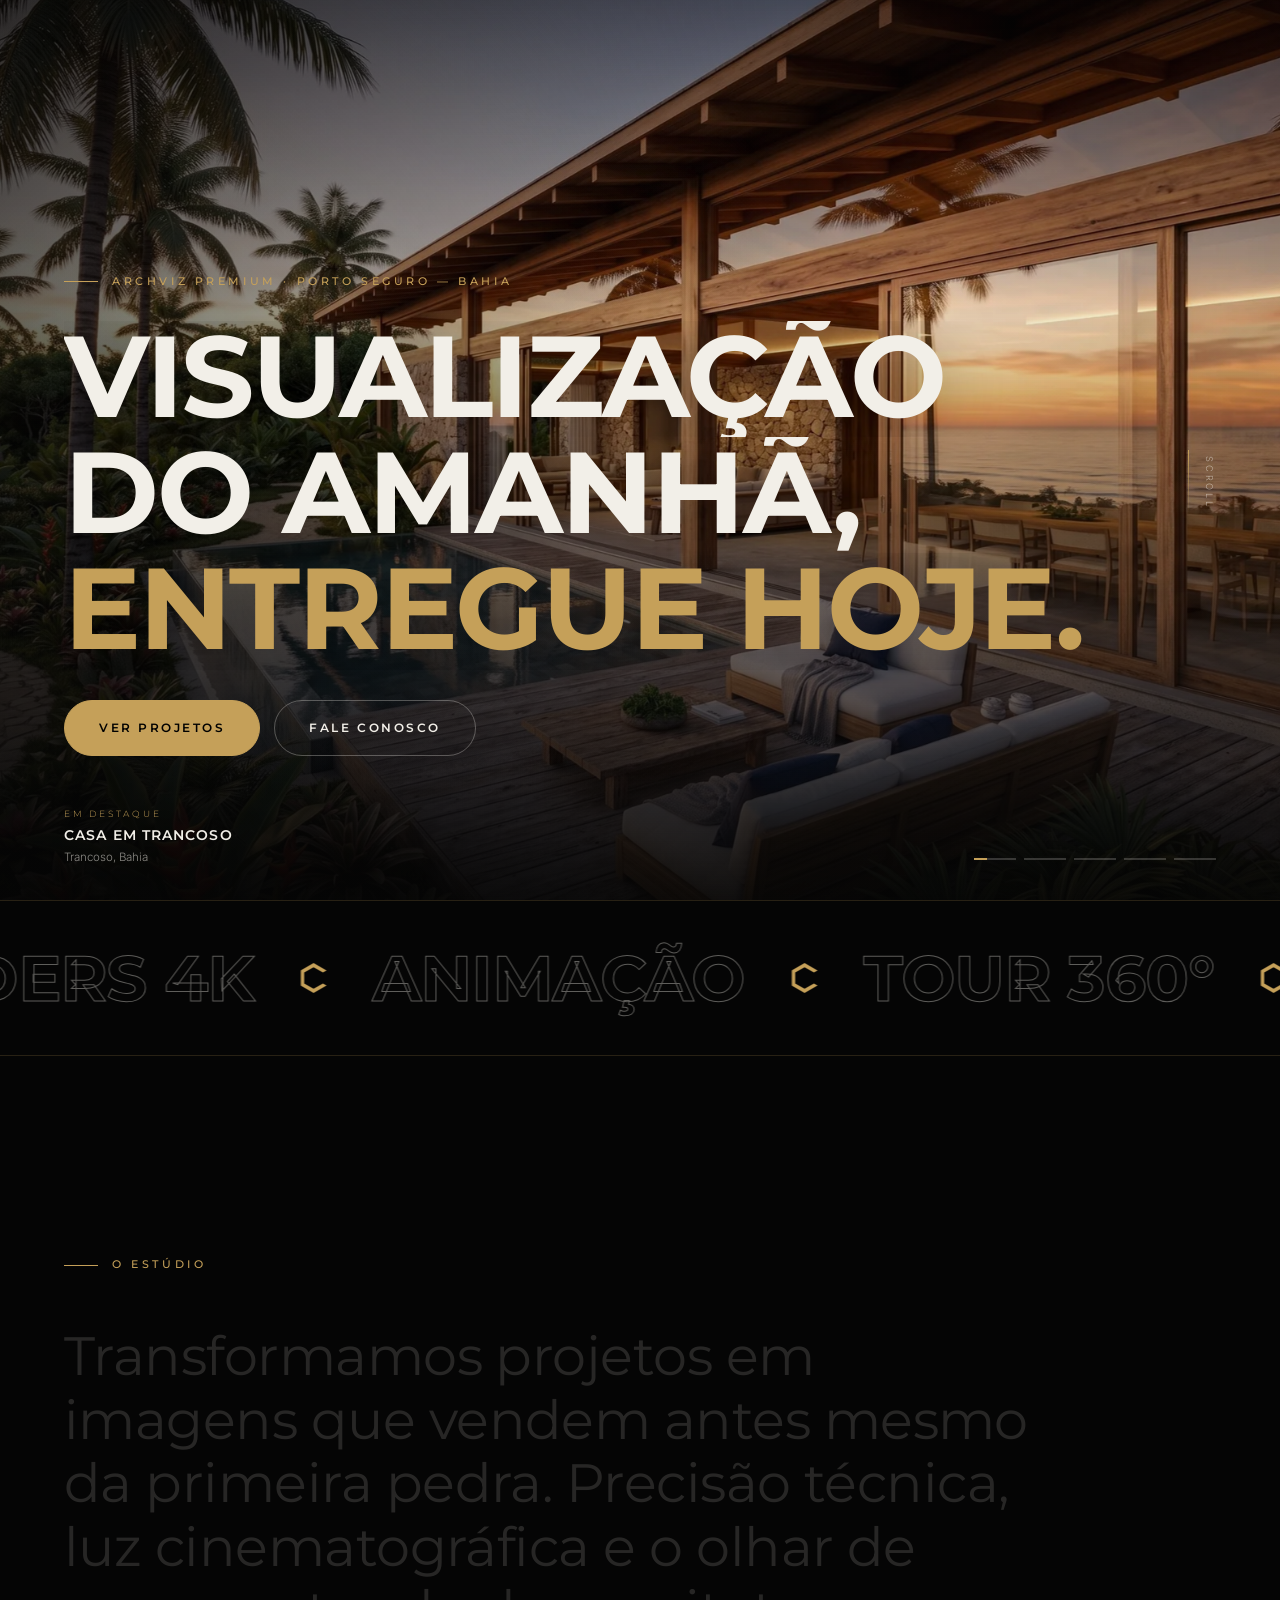
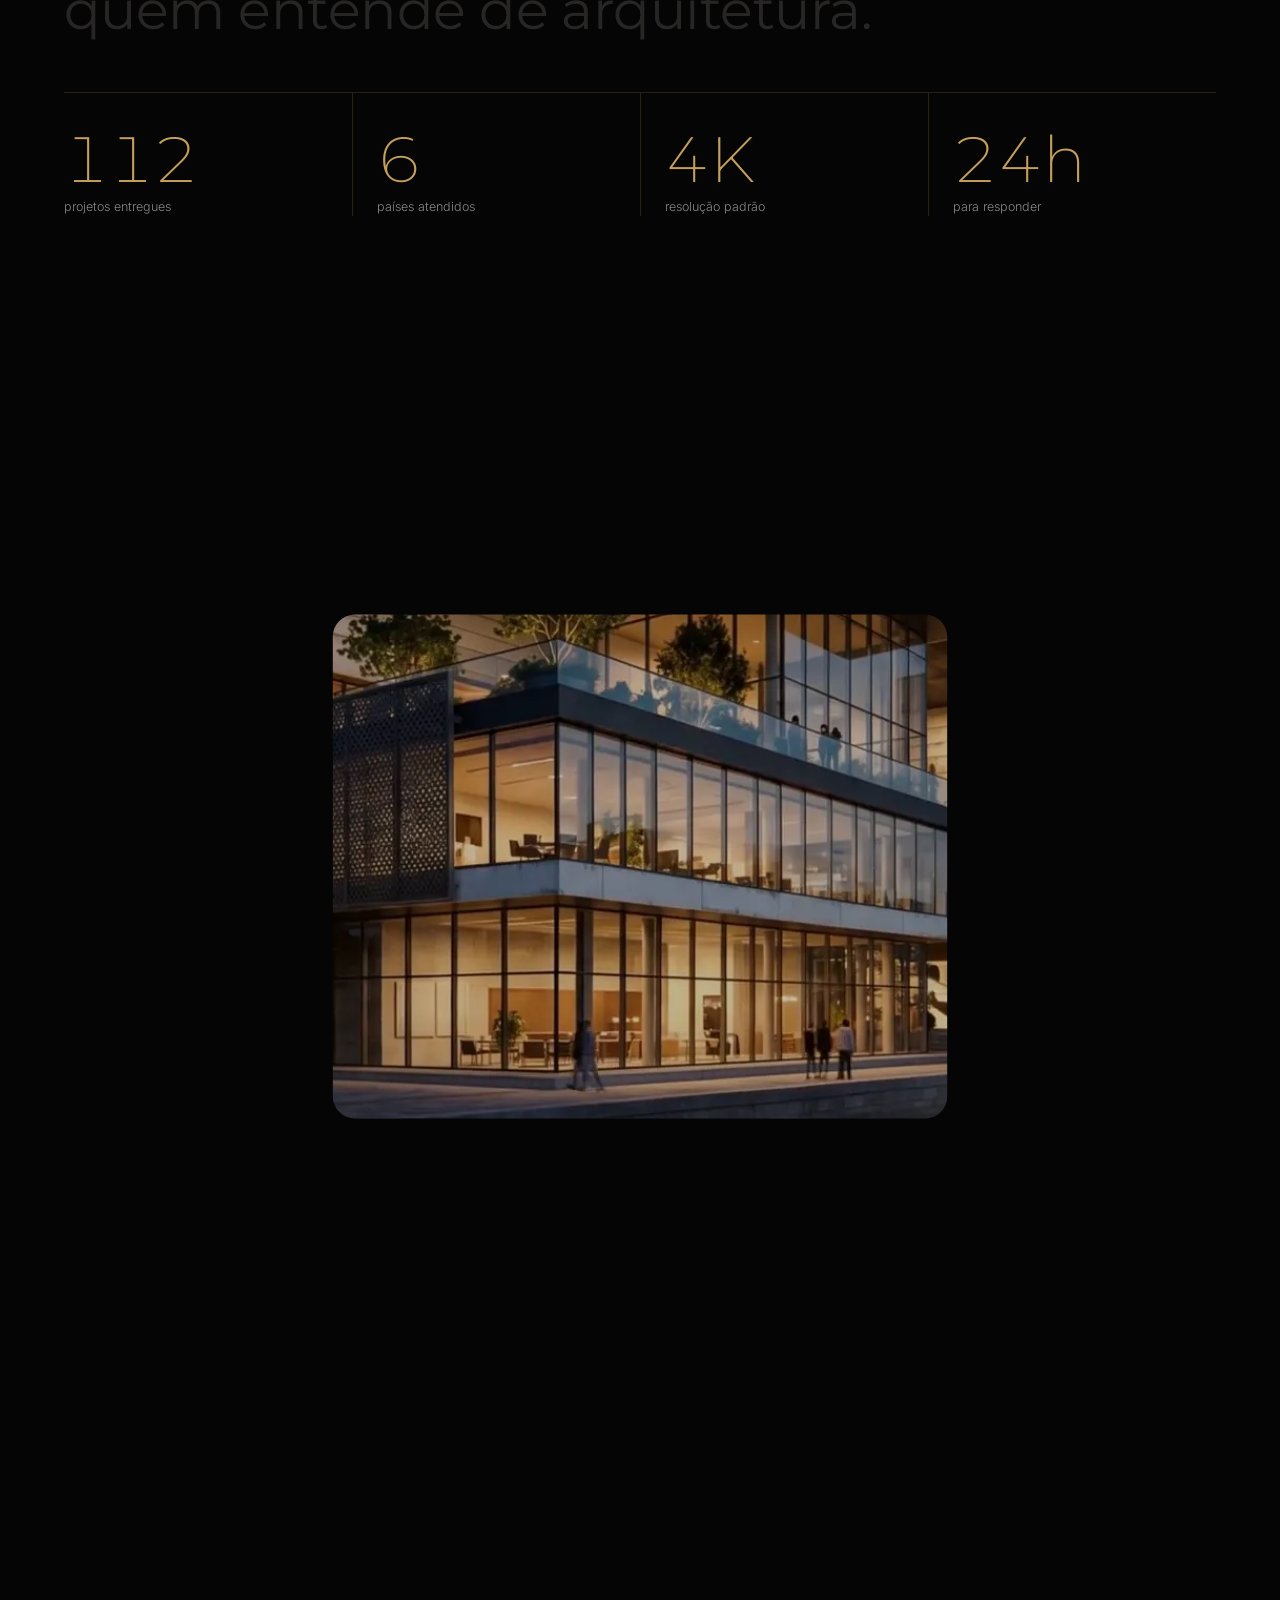
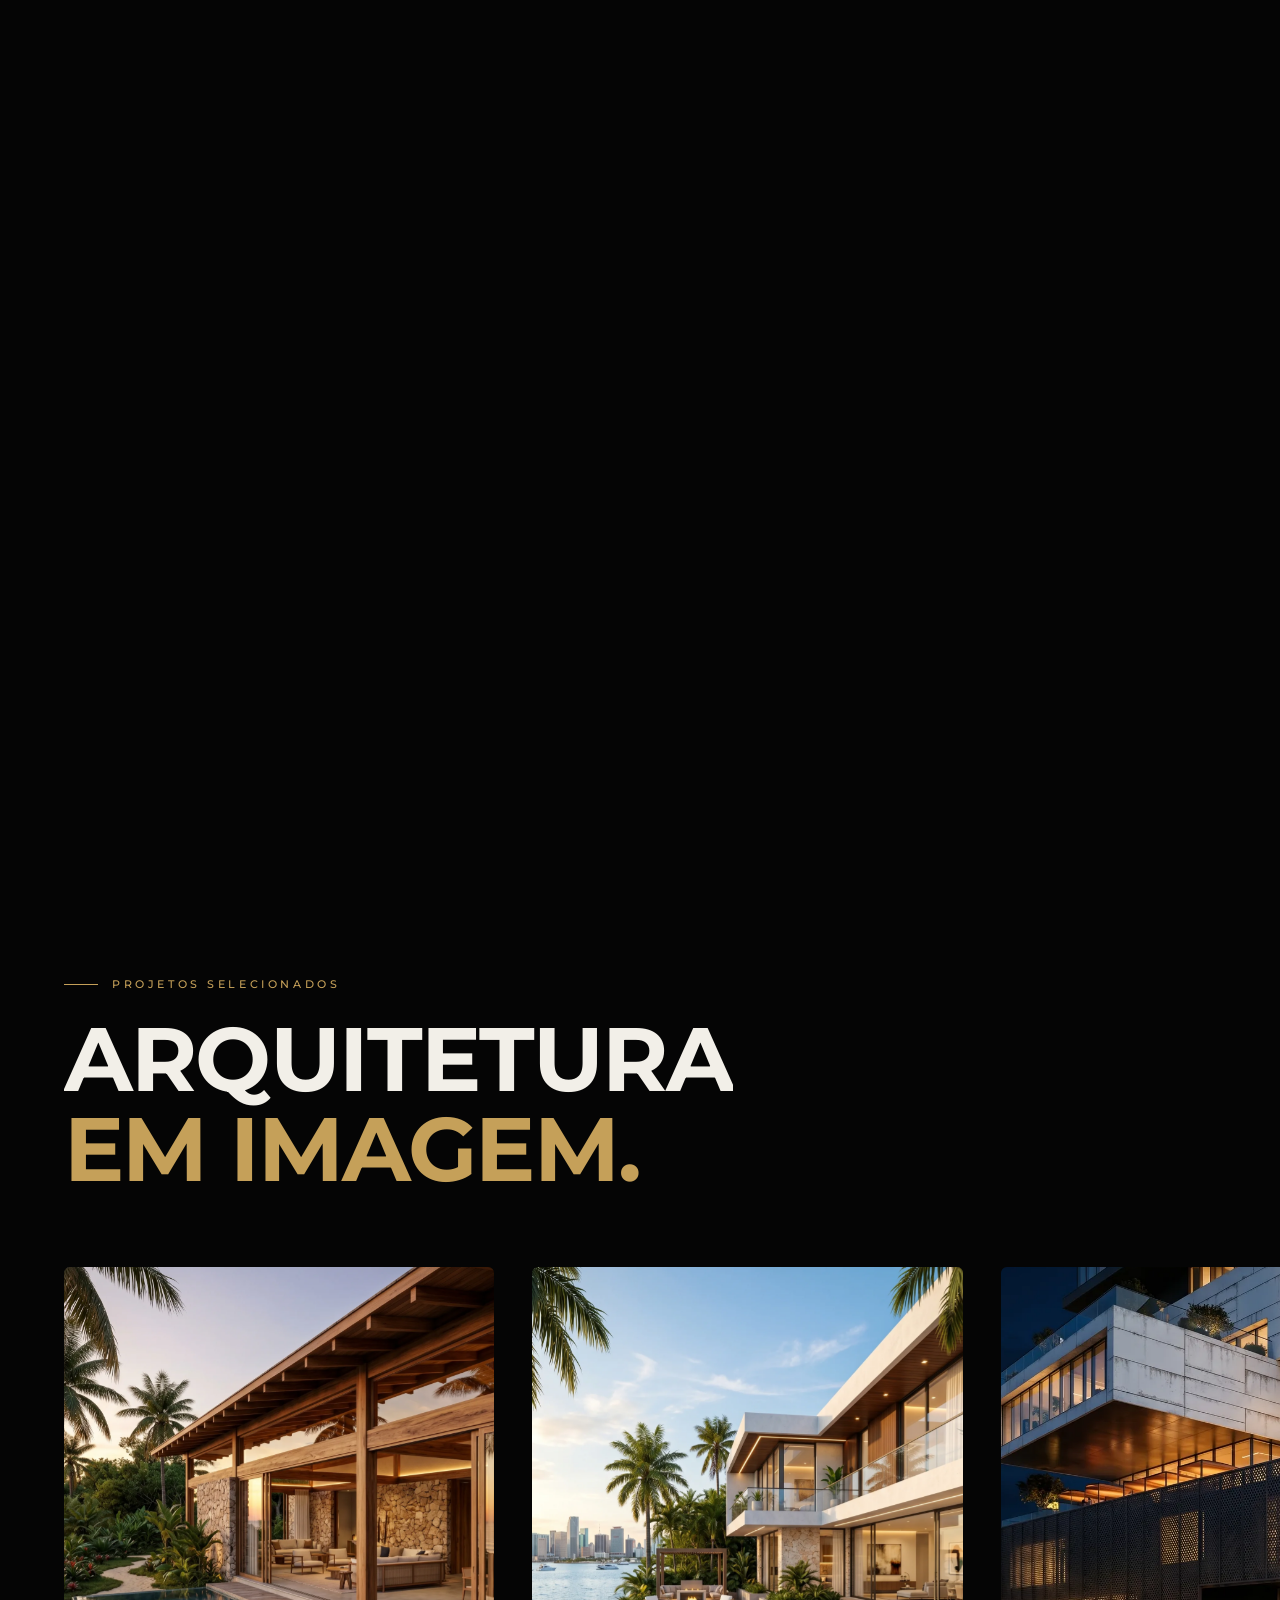
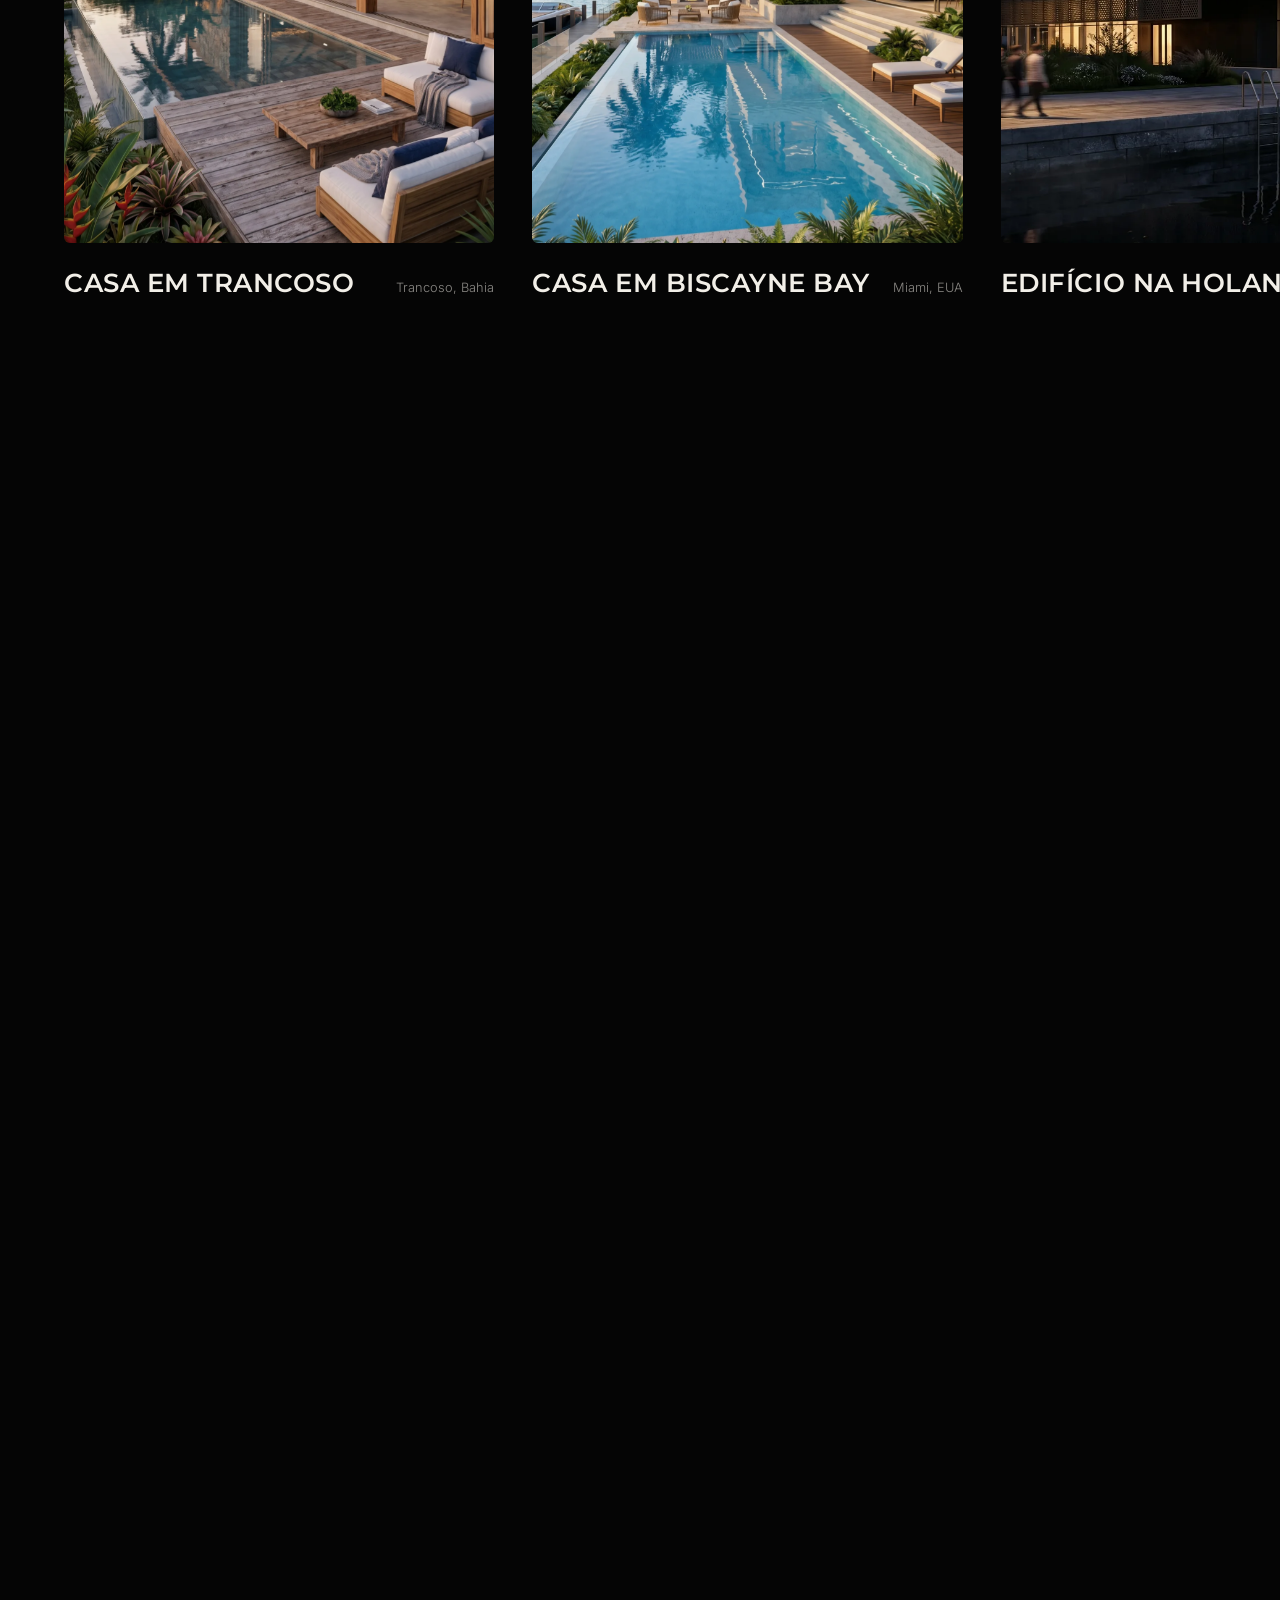
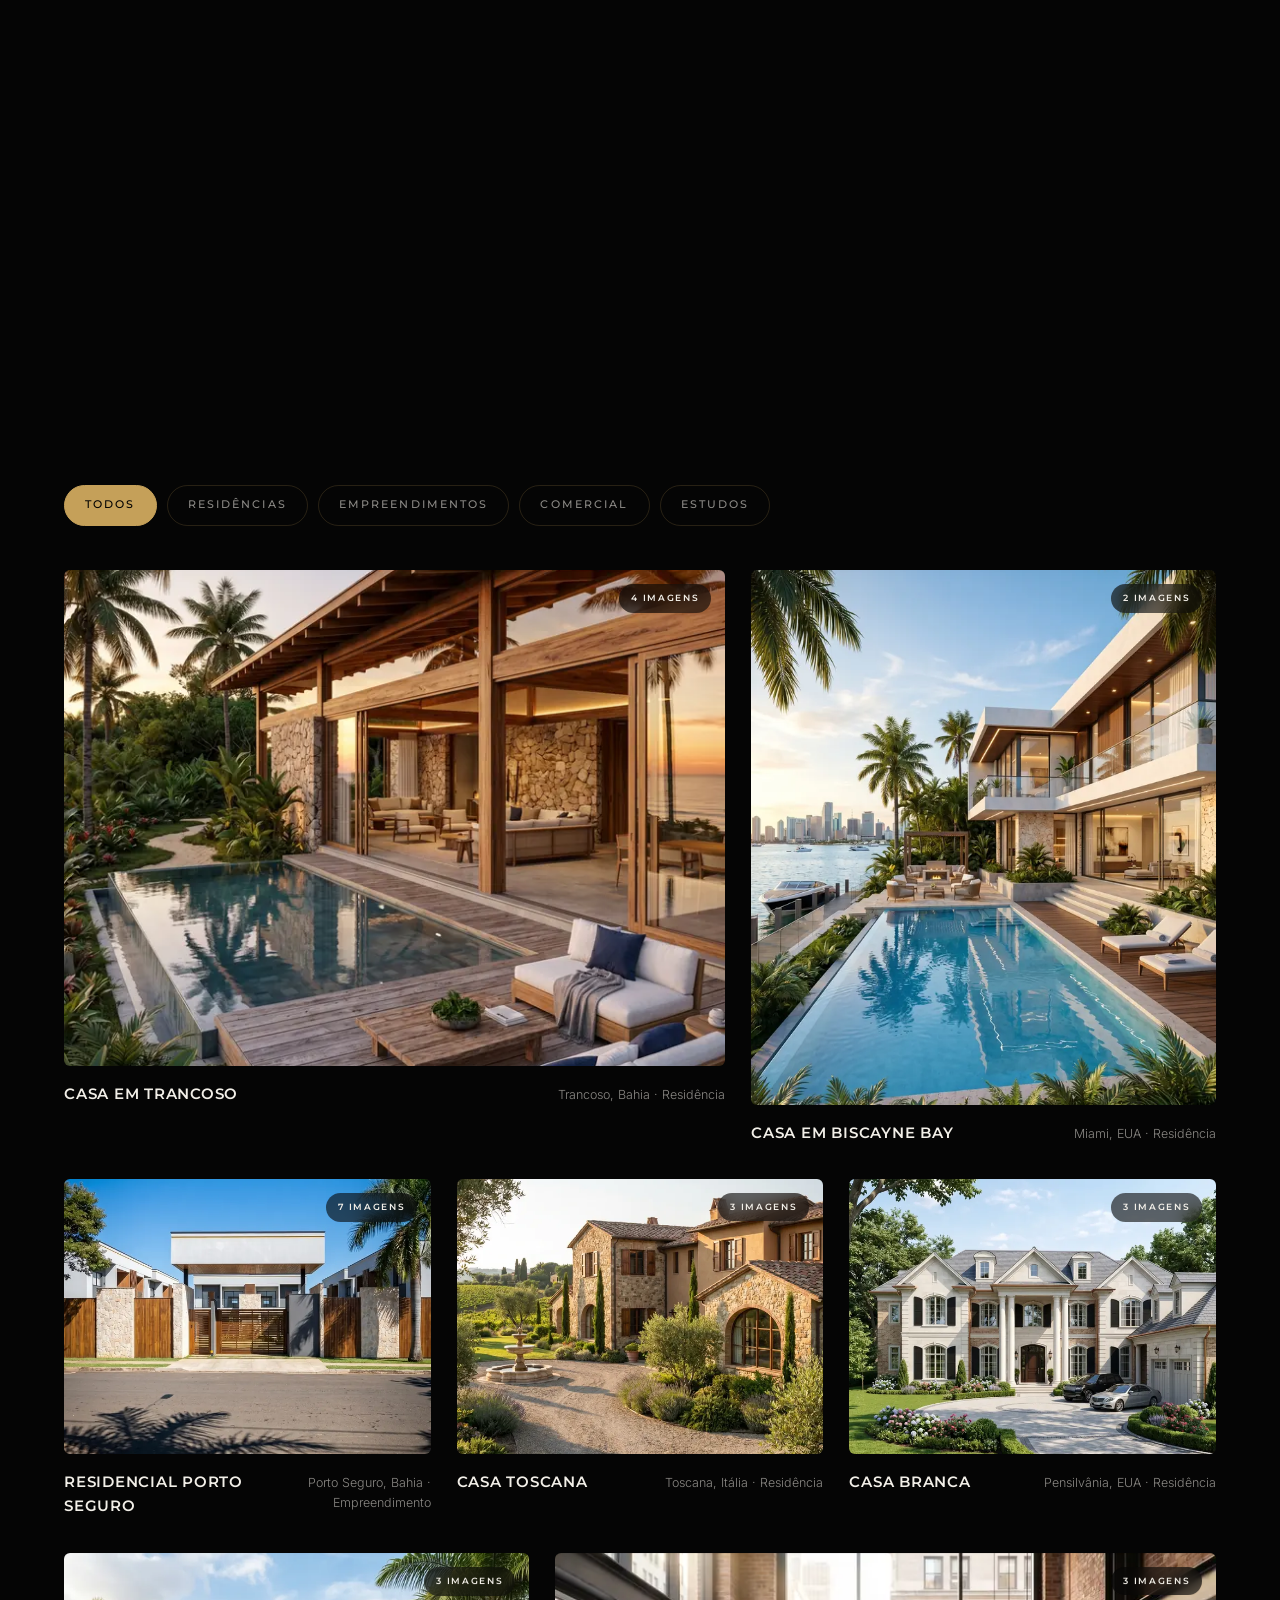
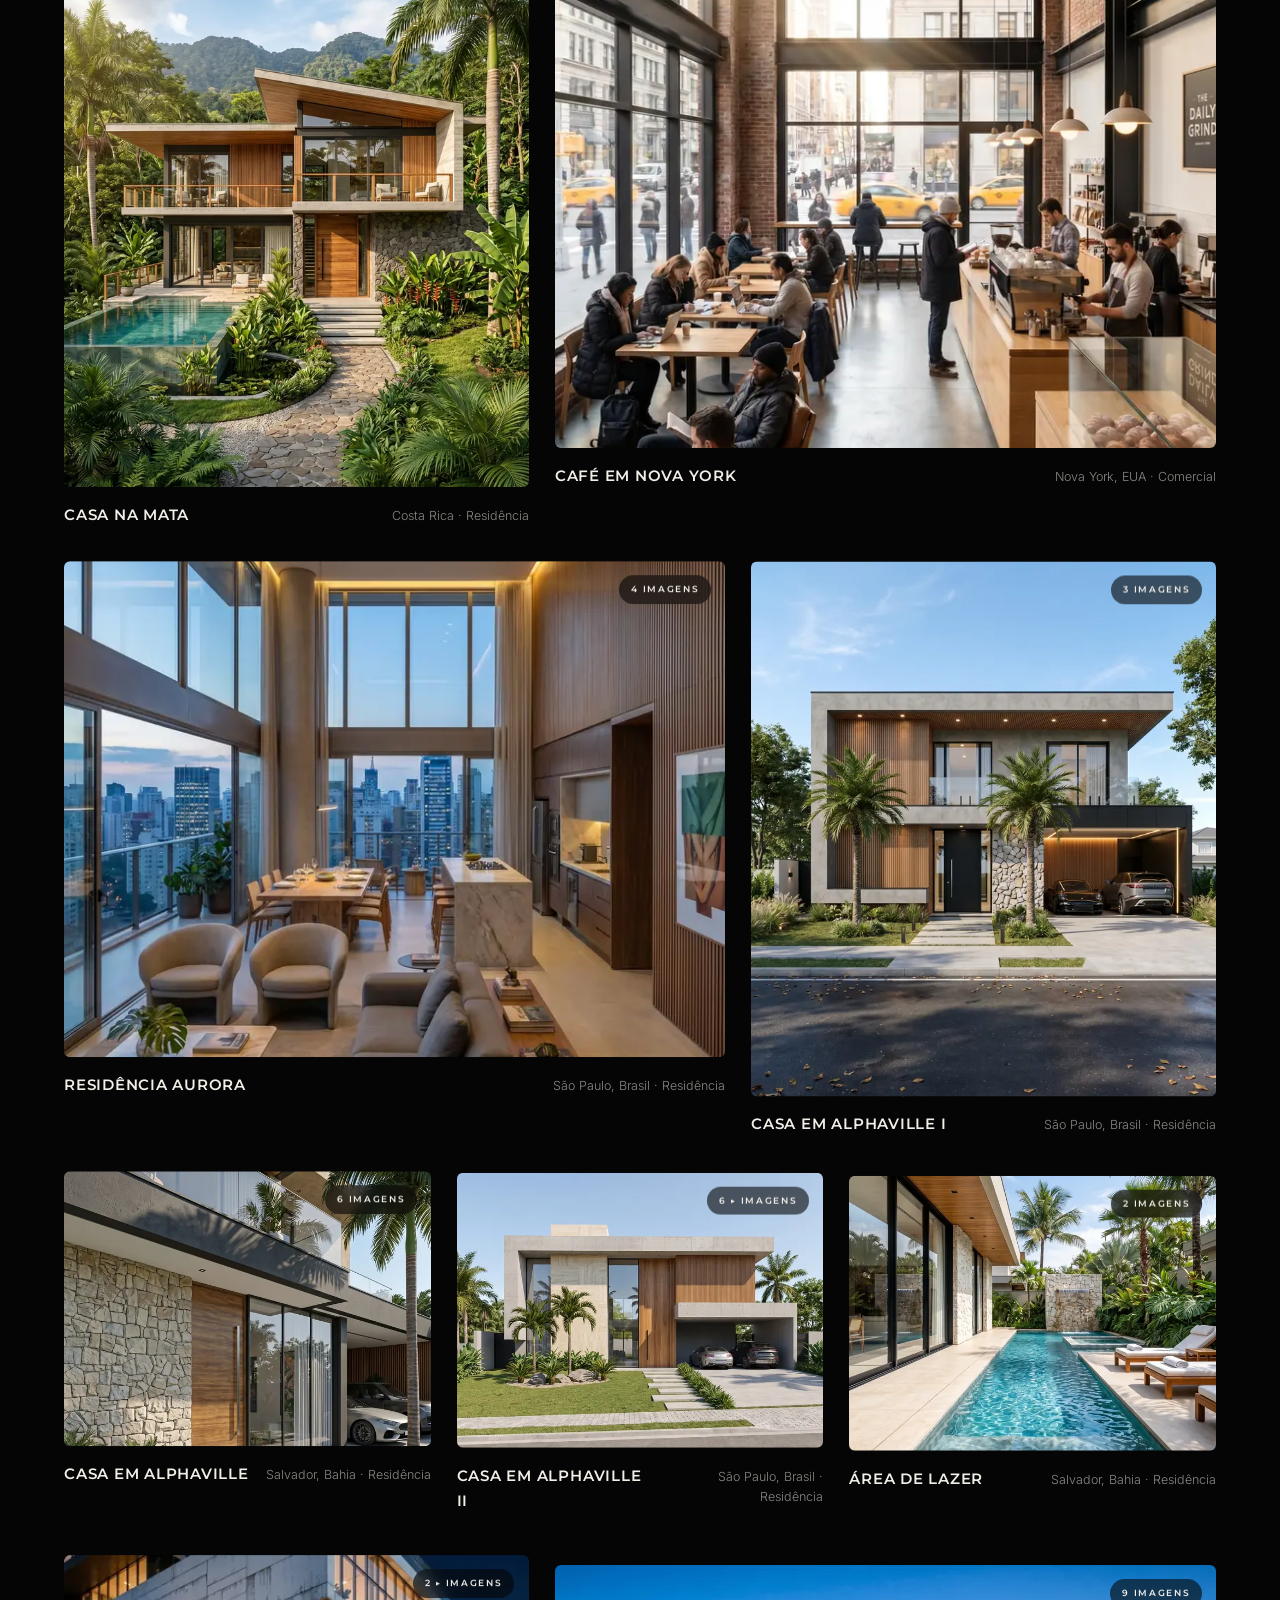
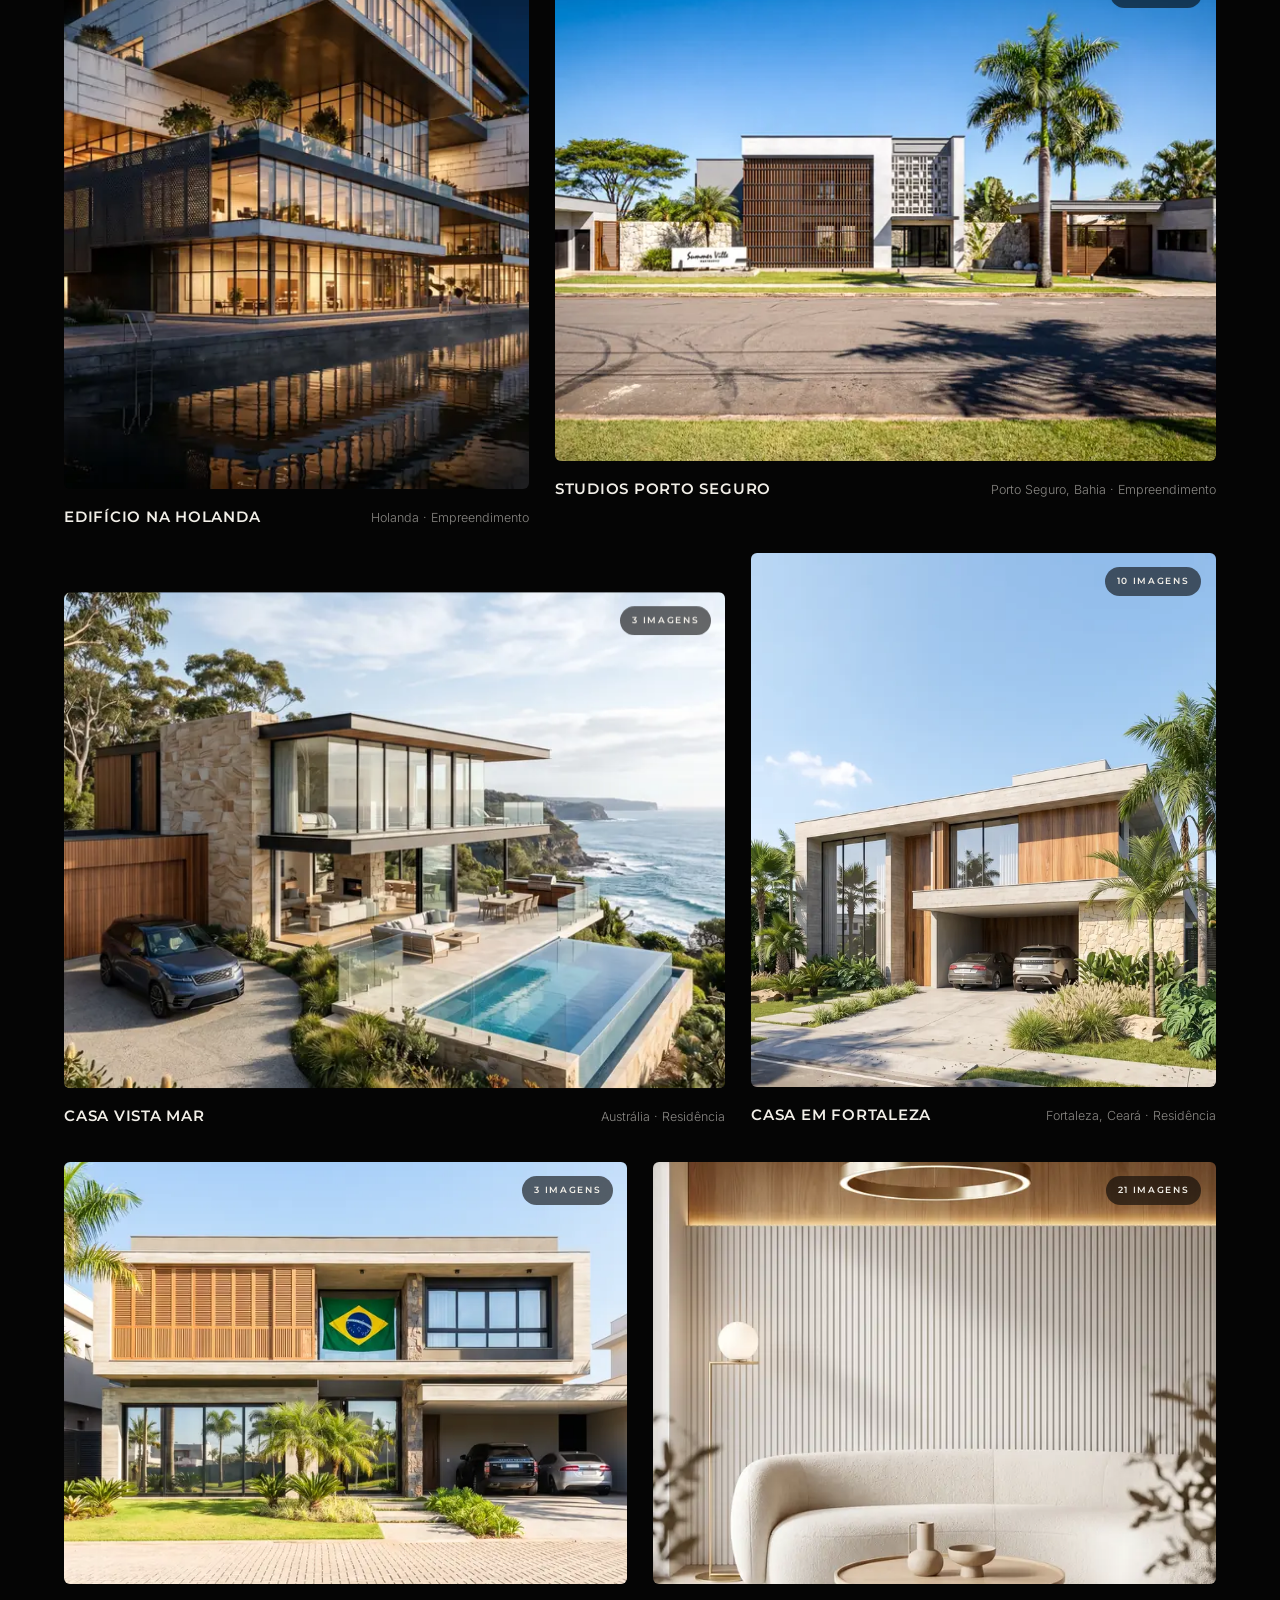
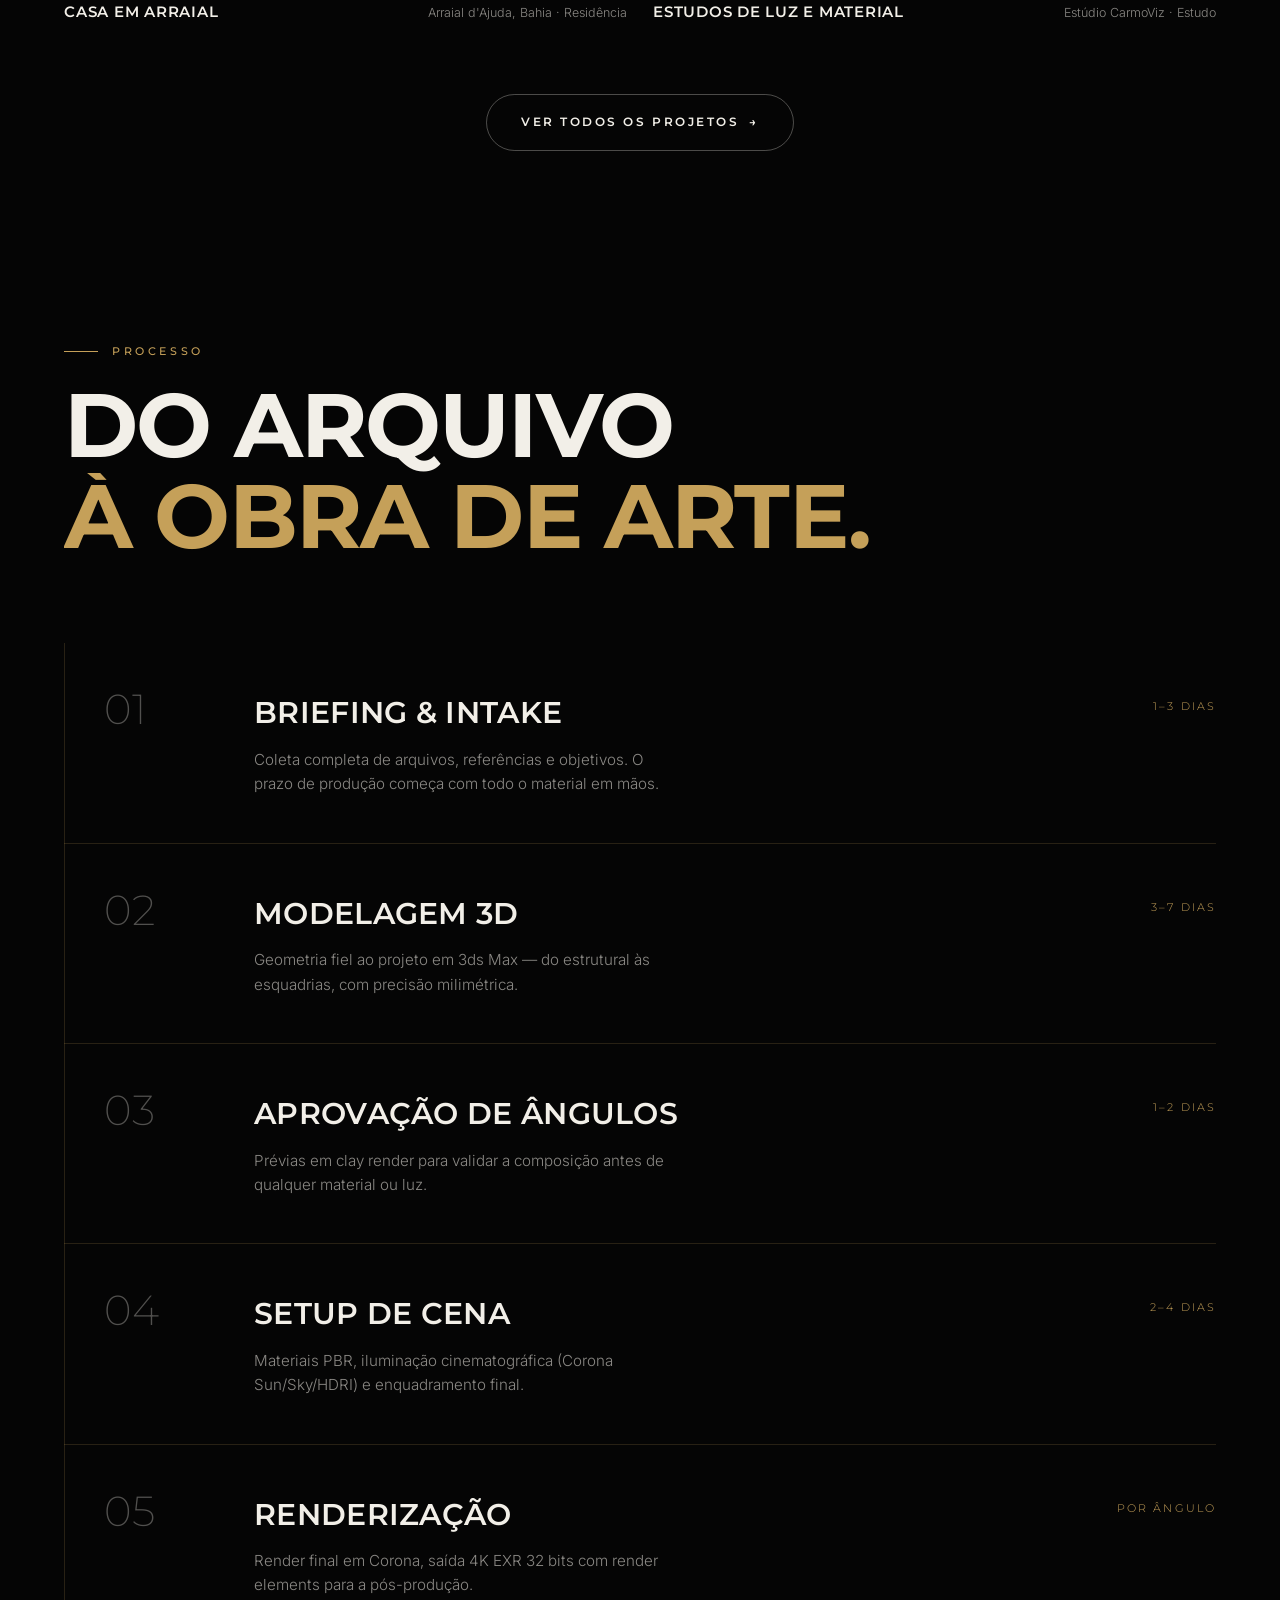
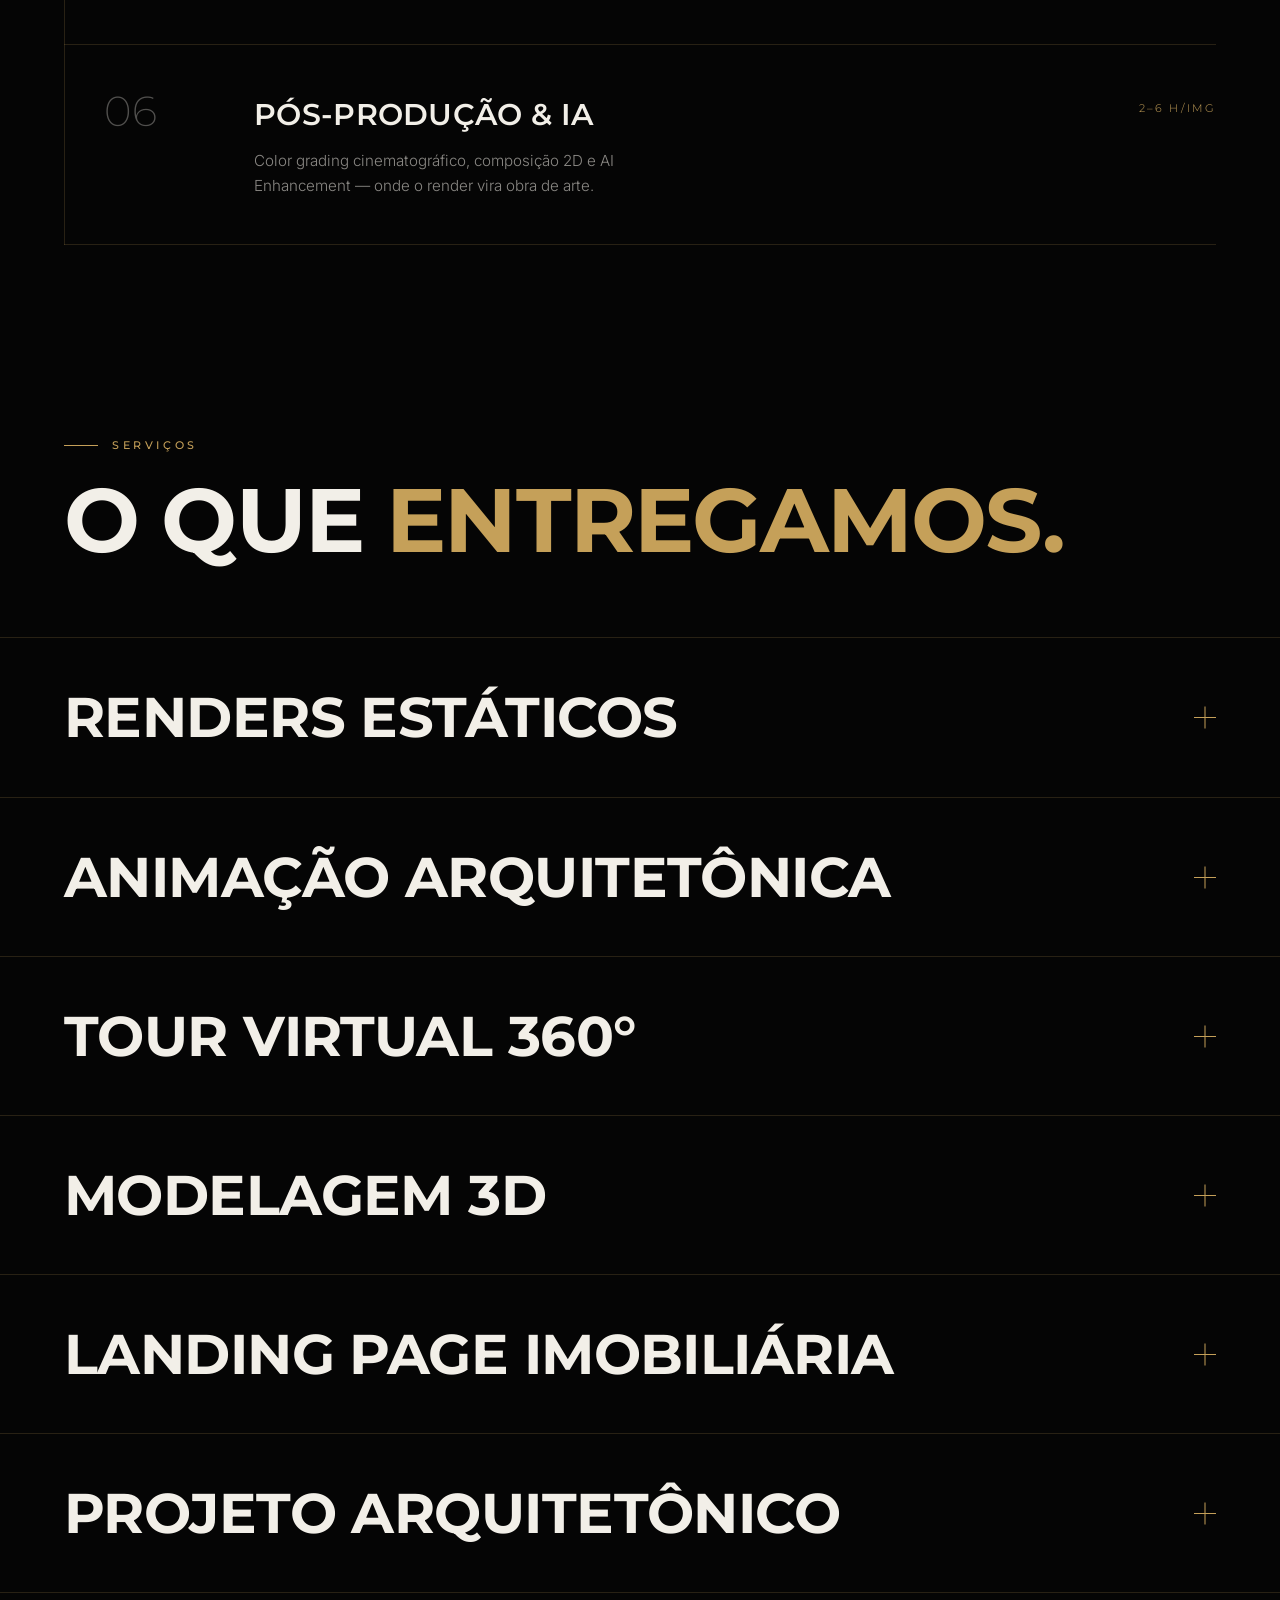
==== commit 80c6c1ff: "Pagina Todos os projetos (projetos.html) com galeria completa de cada projeto - Cada projeto com tod" ====
--- a/index.html
+++ b/index.html
@@ -158,6 +158,7 @@
       <button type="button" class="filter" data-filter="estudo"><span data-pt="Estudos" data-en="Studies">Estudos</span></button>
     </div>
     <div class="grid" id="grid"></div>
+    <div class="work-more"><a href="projetos.html" class="btn btn-ghost"><span data-pt="Ver todos os projetos" data-en="View all projects">Ver todos os projetos</span> →</a></div>
   </div>
 </section>
 
--- a/assets/style.css
+++ b/assets/style.css
@@ -185,7 +185,8 @@
 }
 .nav-links a { position: relative; color: var(--mute); transition: color .3s; }
 .nav-links a::after { content: ''; position: absolute; left: 0; right: 0; bottom: -6px; height: 1px; background: var(--gold); transform: scaleX(0); transform-origin: right; transition: transform .5s var(--ease); }
-.nav-links a:hover { color: var(--ink); }
+.nav-links a:hover, .nav-links a[aria-current] { color: var(--ink); }
+.nav-links a[aria-current]::after { transform: scaleX(1); }
 .nav-links a:hover::after { transform: scaleX(1); transform-origin: left; }
 .nav-right { display: flex; align-items: center; gap: 26px; }
 .lang { display: flex; gap: 4px; }
@@ -302,6 +303,29 @@
 .card-meta { display: flex; justify-content: space-between; align-items: baseline; gap: 14px; padding-top: 16px; }
 .card-title { font-family: var(--display); font-size: .95rem; font-weight: 600; text-transform: uppercase; letter-spacing: .05em; }
 .card-loc { font-size: .78rem; color: var(--mute); text-align: right; }
+
+.work-more { display: flex; justify-content: center; margin-top: 70px; }
+
+/* ── TODOS OS PROJETOS ─────────────────────────────────── */
+.archive { padding: clamp(130px, 16vw, 200px) var(--pad) 60px; }
+.archive-head { display: grid; gap: 24px; margin-bottom: 50px; }
+.archive-head .section-title { margin-top: 0; }
+.archive-count { font-family: var(--display); font-size: .74rem; letter-spacing: .22em; text-transform: uppercase; color: var(--mute); }
+.proj { padding: 60px 0; border-top: 1px solid var(--line); }
+.proj.is-hidden { display: none; }
+.proj-head { display: grid; grid-template-columns: 70px 1fr auto auto; gap: 10px 30px; align-items: baseline; margin-bottom: 30px; }
+.proj-num { font-family: var(--display); font-size: 1.4rem; font-weight: 200; color: var(--gold); }
+.proj-title { font-family: var(--display); font-size: clamp(1.4rem, 3.4vw, 2.6rem); font-weight: 700; text-transform: uppercase; letter-spacing: -.01em; line-height: 1; }
+.proj-loc { color: var(--mute); font-size: .86rem; }
+.proj-cat { font-family: var(--display); font-size: .6rem; font-weight: 600; letter-spacing: .2em; text-transform: uppercase; color: var(--gold); border: 1px solid var(--line); border-radius: 999px; padding: 6px 12px; }
+/* galeria justificada: cada imagem cresce na proporção dela (--r = largura/altura), sem cortar */
+.proj-imgs { display: flex; flex-wrap: wrap; gap: 10px; }
+.proj-imgs::after { content: ''; flex-grow: 999999; }
+.proj-img { position: relative; flex-grow: calc(var(--r) * 100); flex-basis: calc(var(--r) * 240px); overflow: hidden; border-radius: 4px; background: var(--bg-2); }
+.proj-img::before { content: ''; display: block; padding-top: calc(100% / var(--r)); }
+.proj-img img { position: absolute; inset: 0; width: 100%; height: 100%; object-fit: cover; transition: transform 1s var(--ease); }
+.proj-img:hover img { transform: scale(1.05); }
+.proj-img.is-video::after { content: '▶'; position: absolute; inset: 0; display: grid; place-items: center; font-size: 1.6rem; background: rgba(5,5,5,.3); }
 
 /* ── PROCESSO ──────────────────────────────────────────── */
 .process { padding: clamp(110px, 15vw, 200px) 0 0; }
@@ -444,6 +468,9 @@
   .step { padding-left: 26px; gap: 14px 20px; grid-template-columns: 48px 1fr; }
   .step-num { font-size: 1.8rem; }
   .viewer-arrow { display: none; }
+  .proj-head { grid-template-columns: 44px 1fr; }
+  .proj-loc, .proj-cat { grid-column: 2; justify-self: start; }
+  .proj-img { flex-basis: calc(var(--r) * 140px); }
   .footer-top { flex-direction: column; align-items: flex-start; }
 }
 
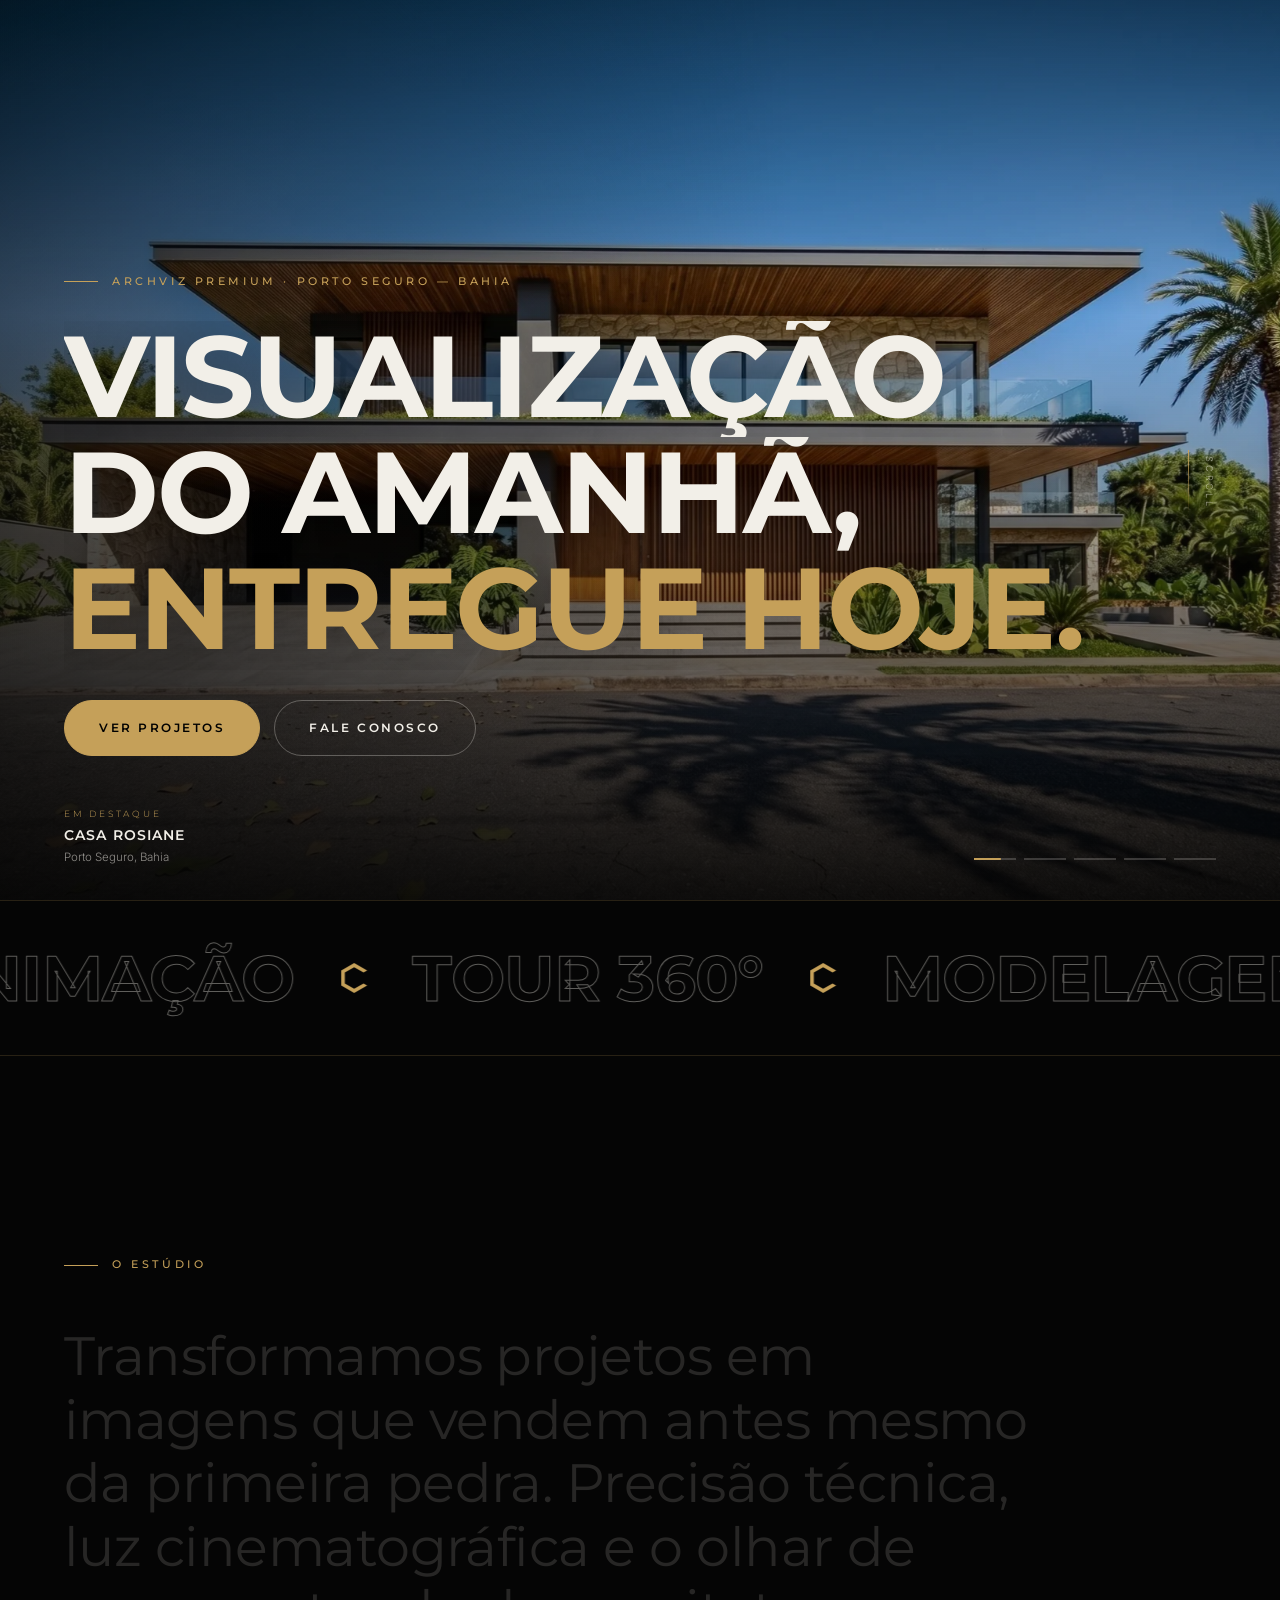
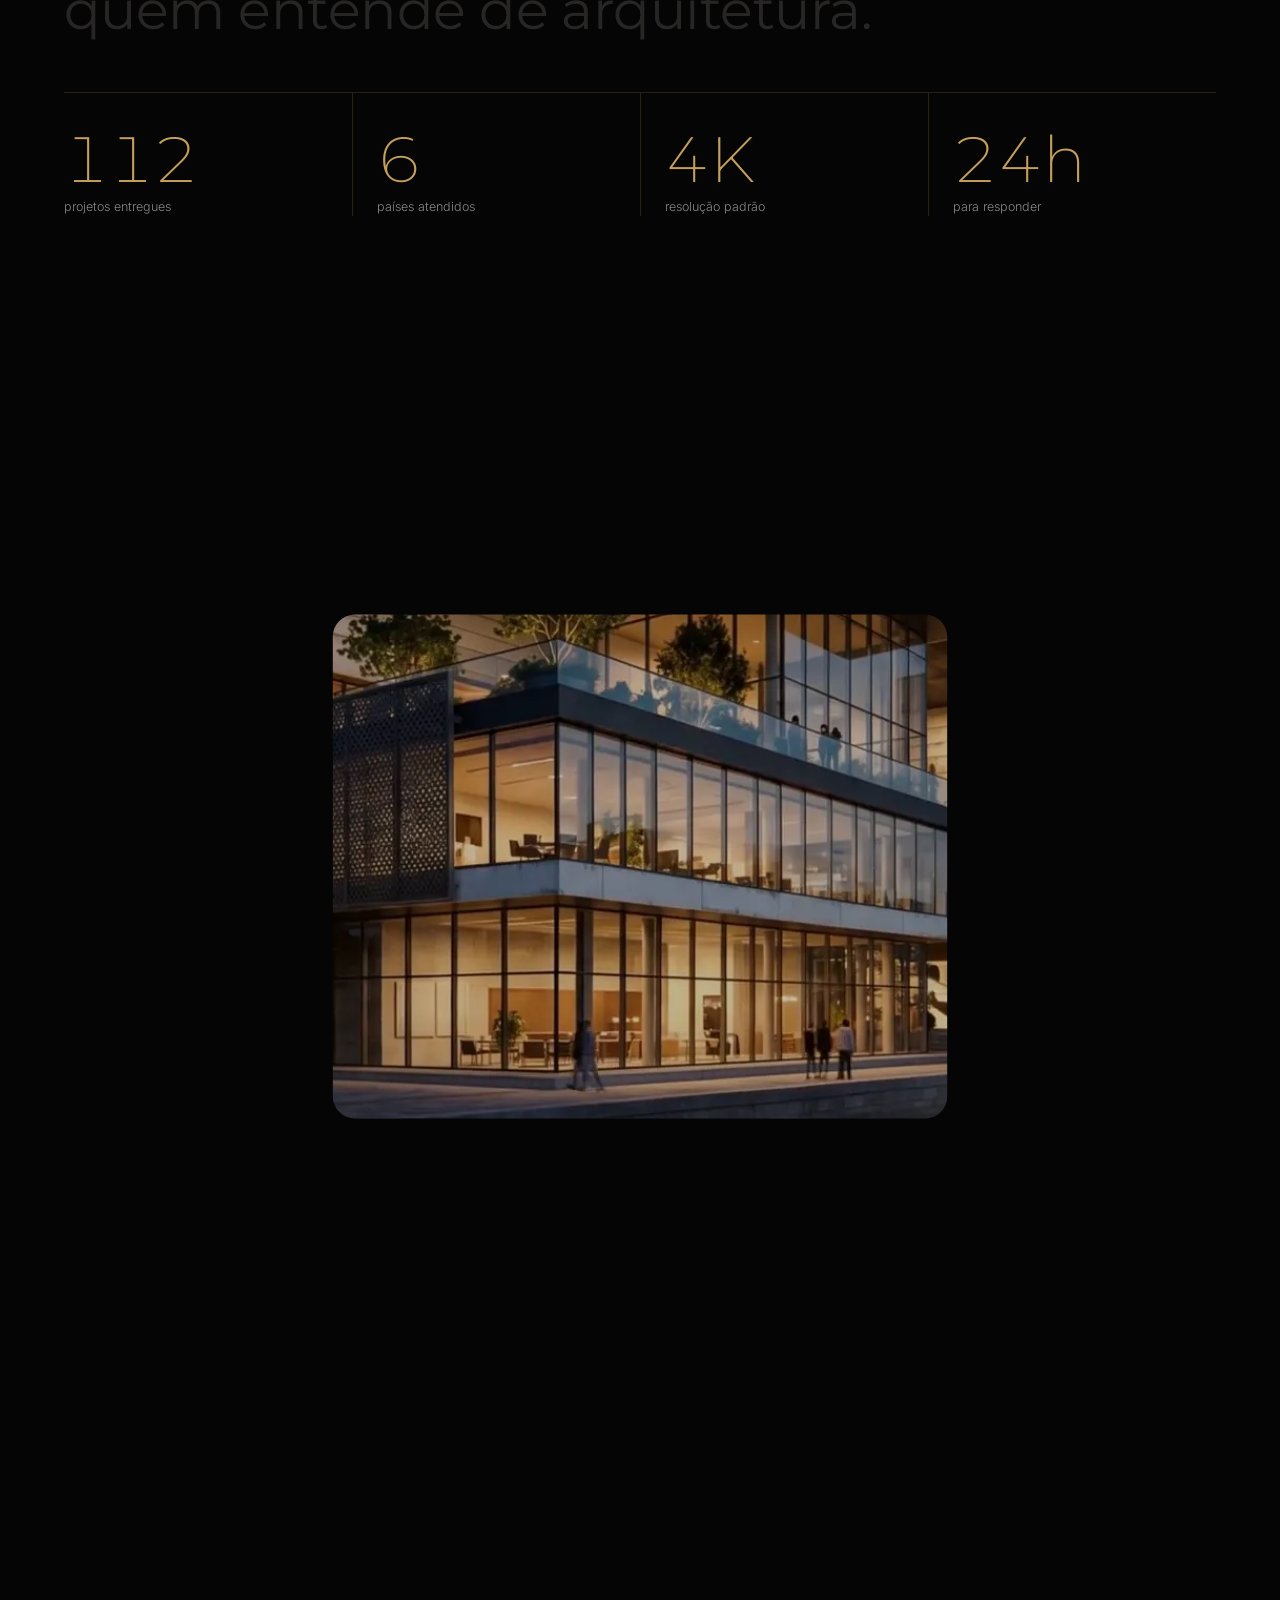
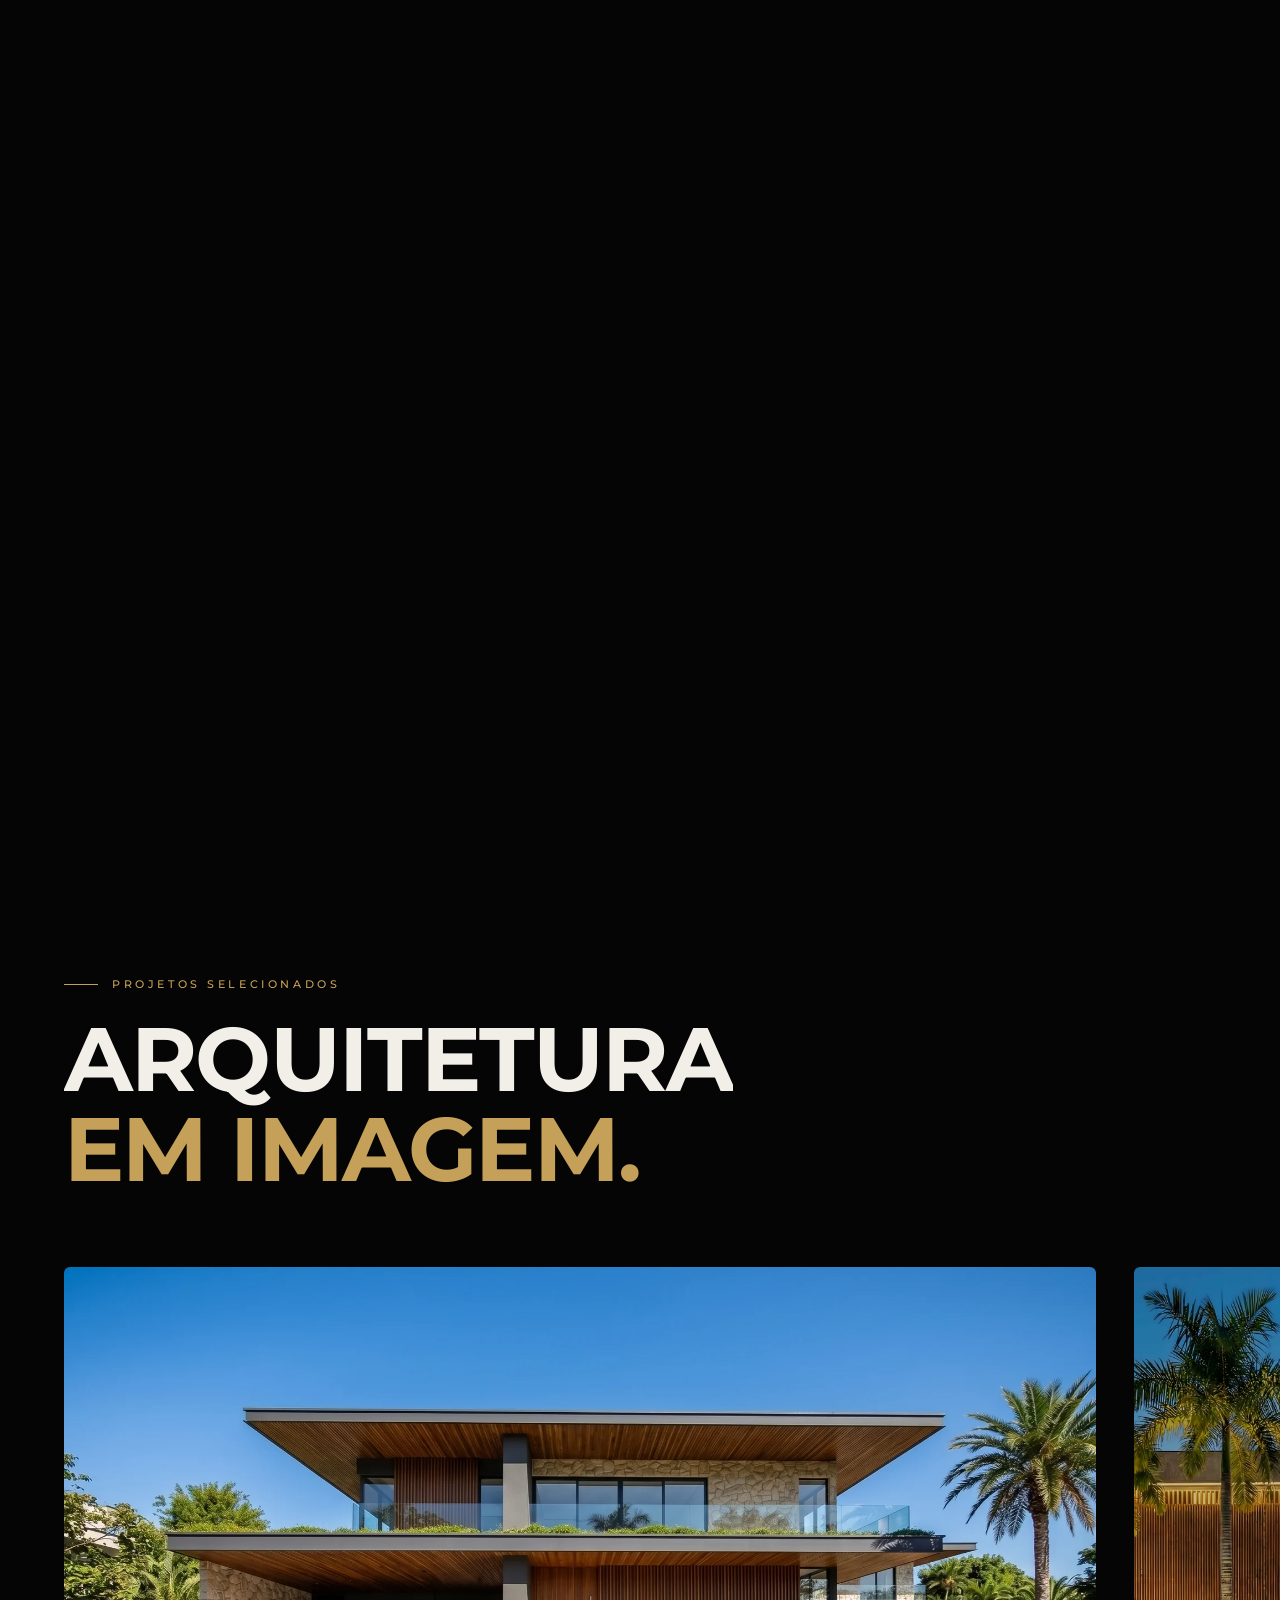
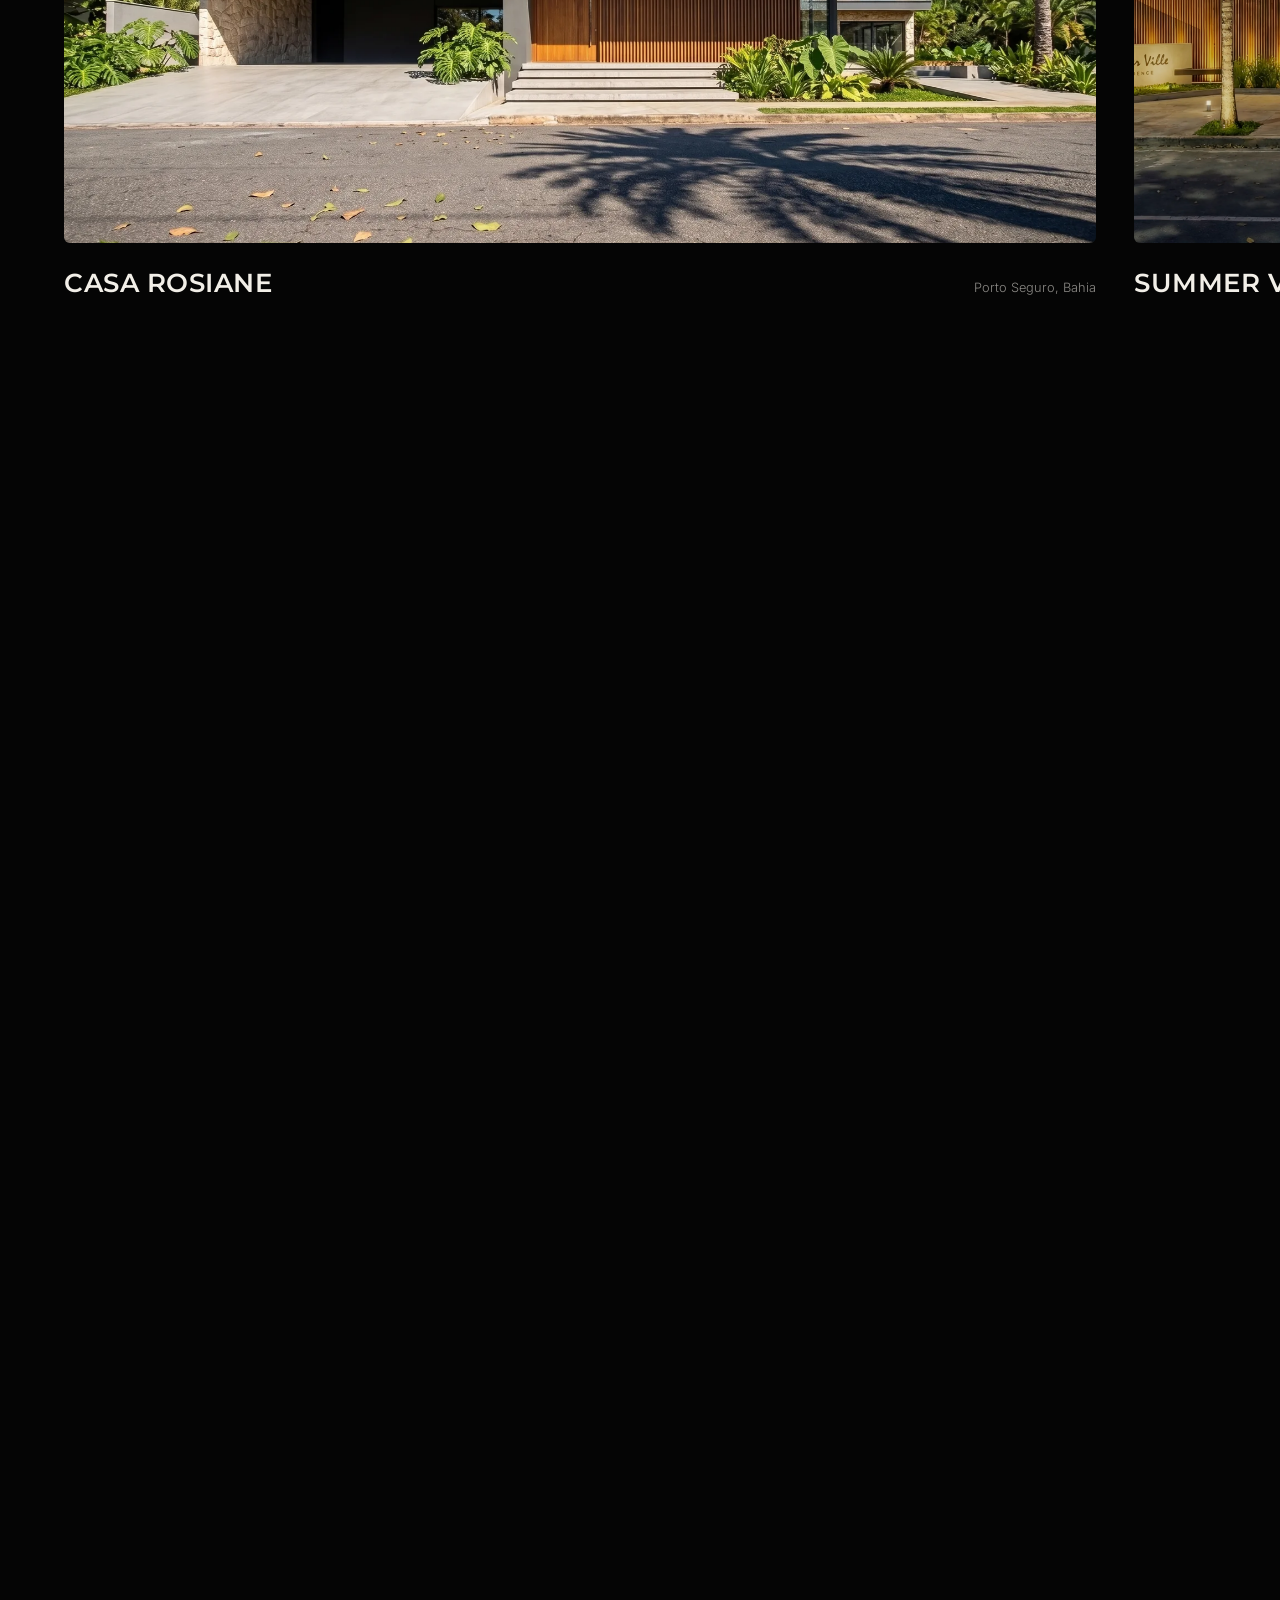
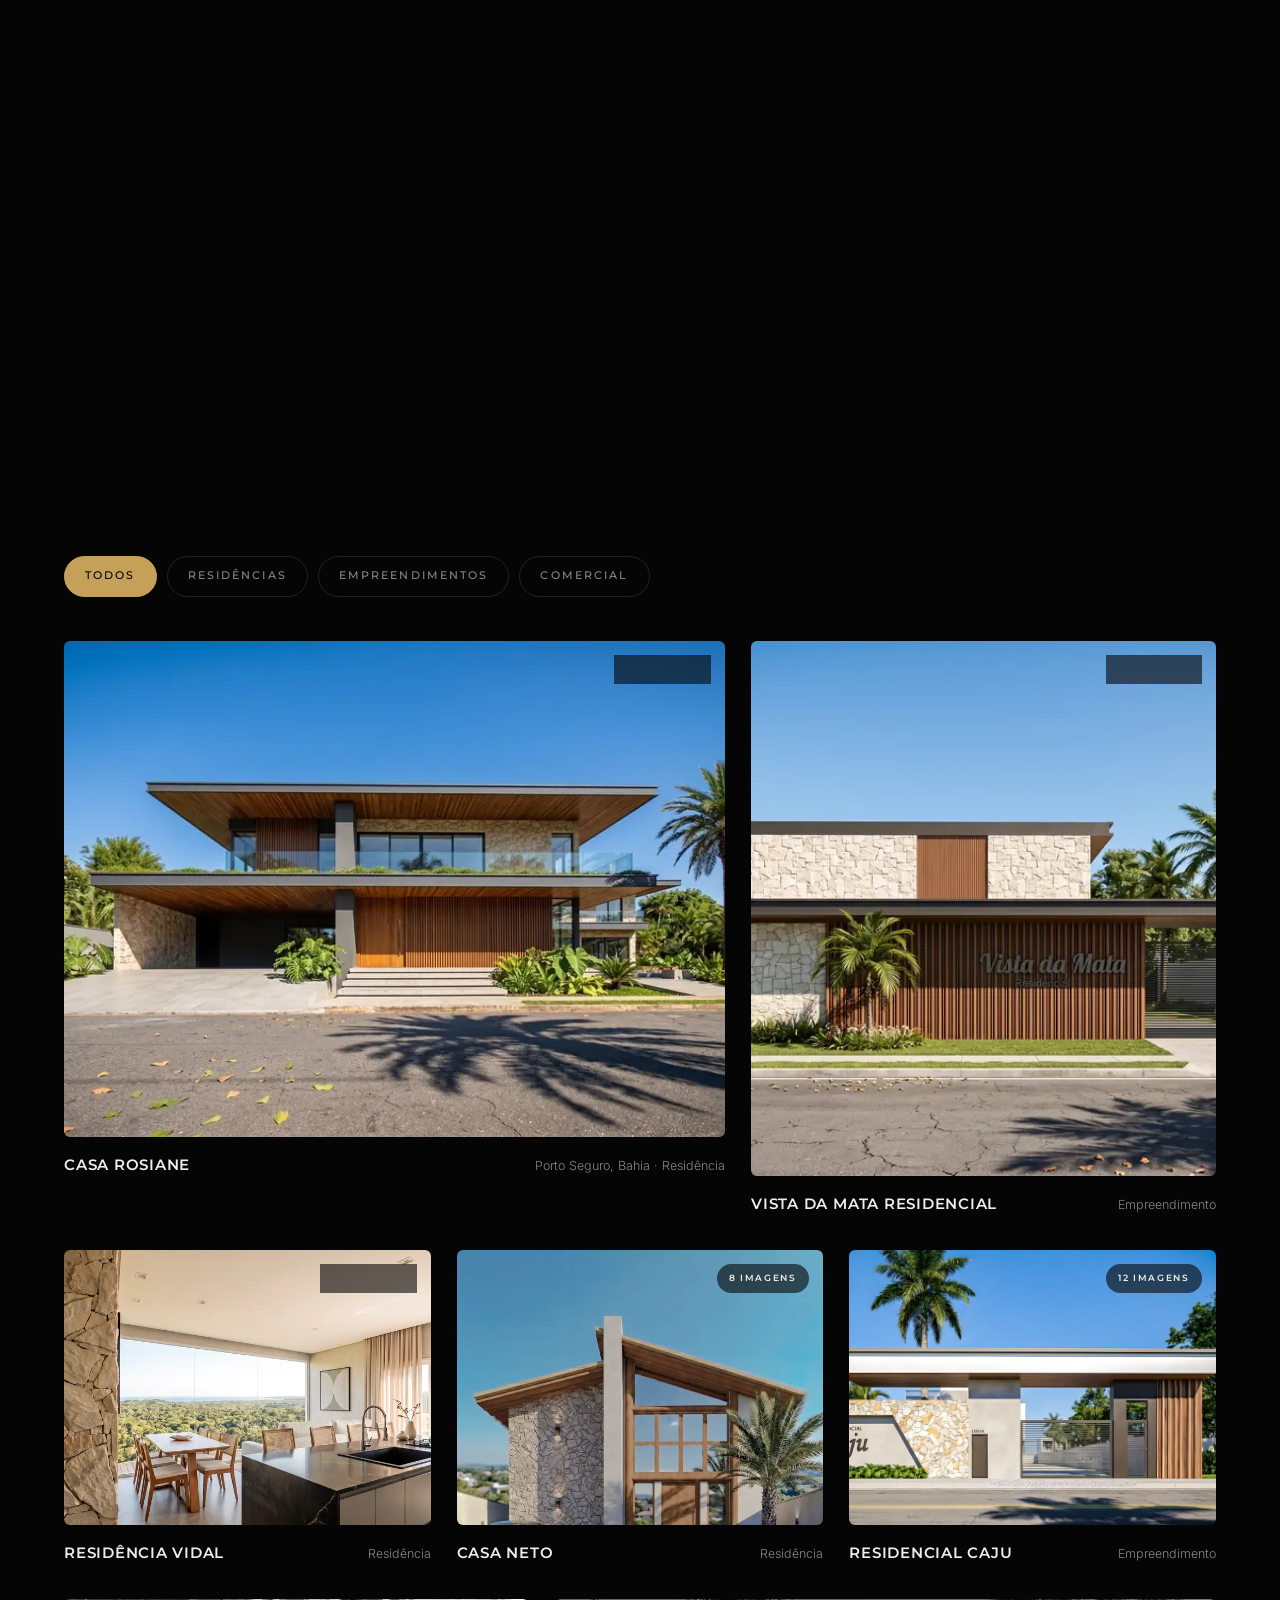
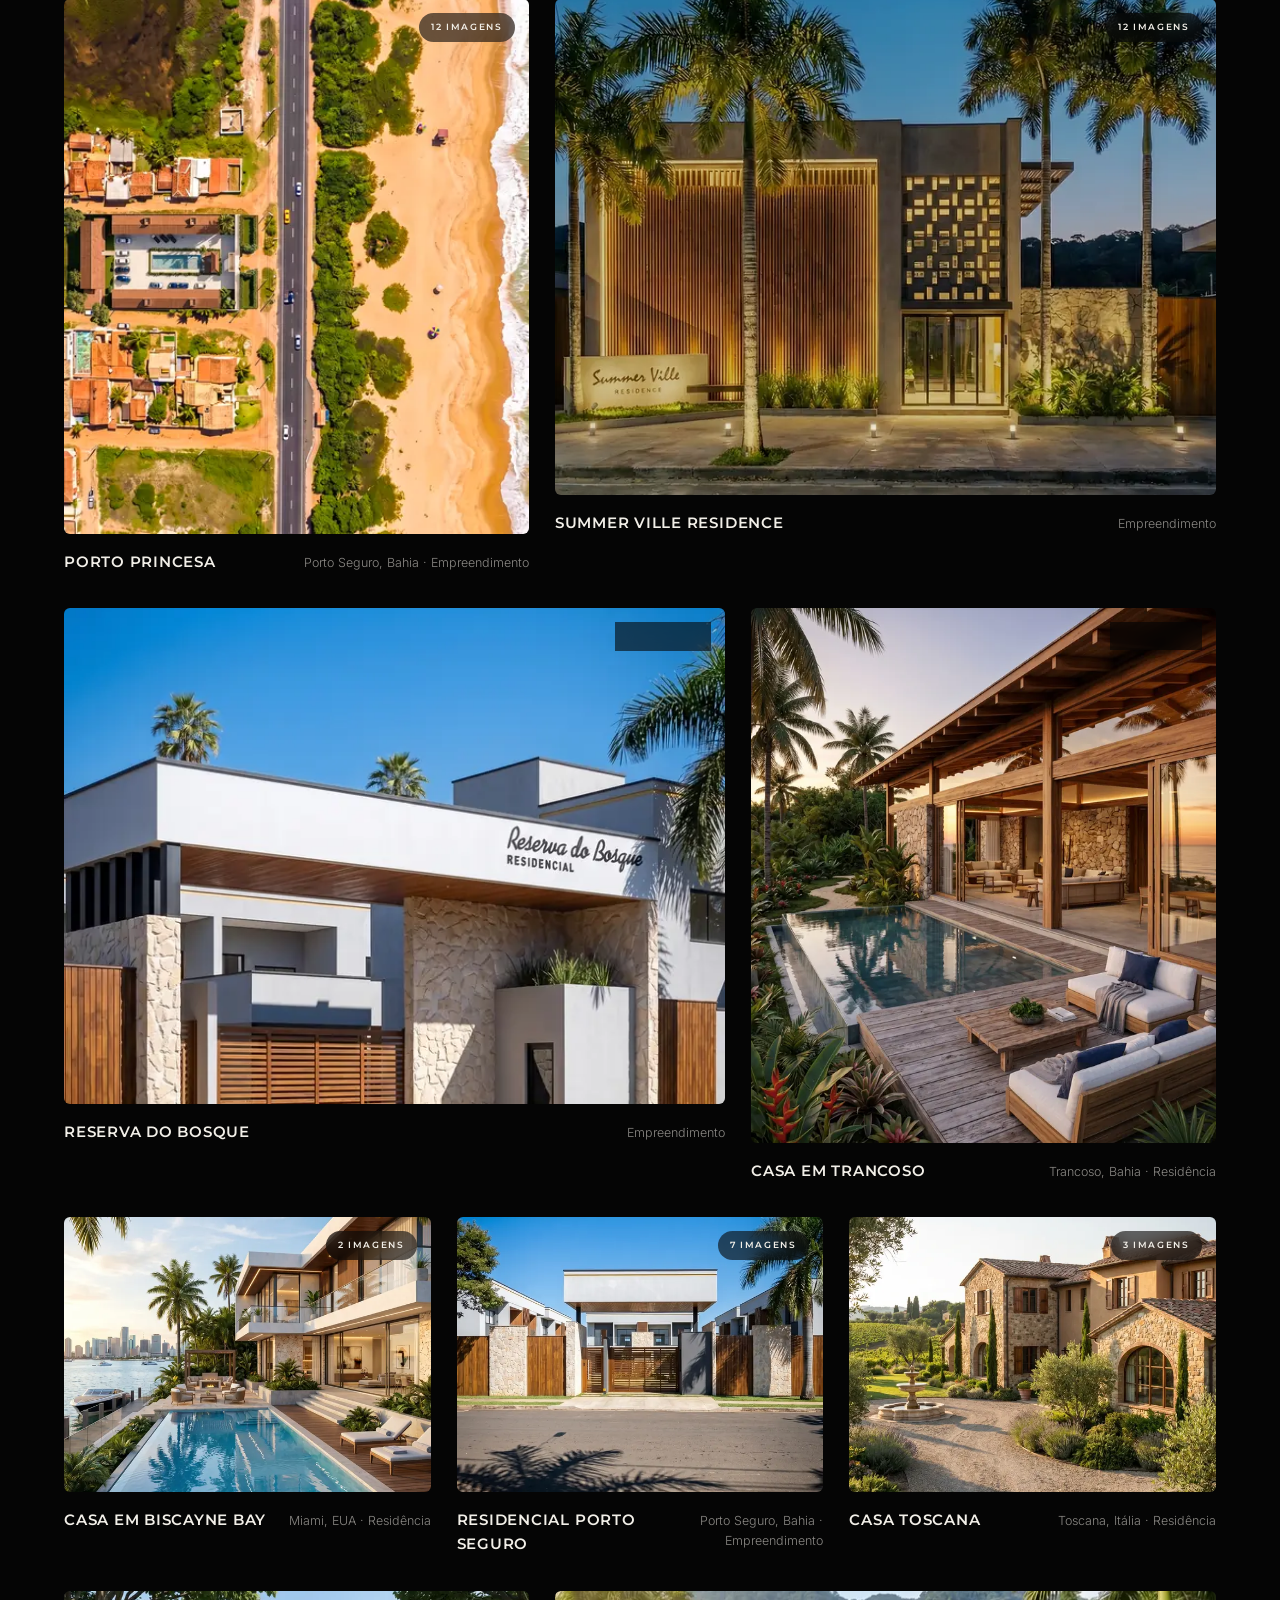
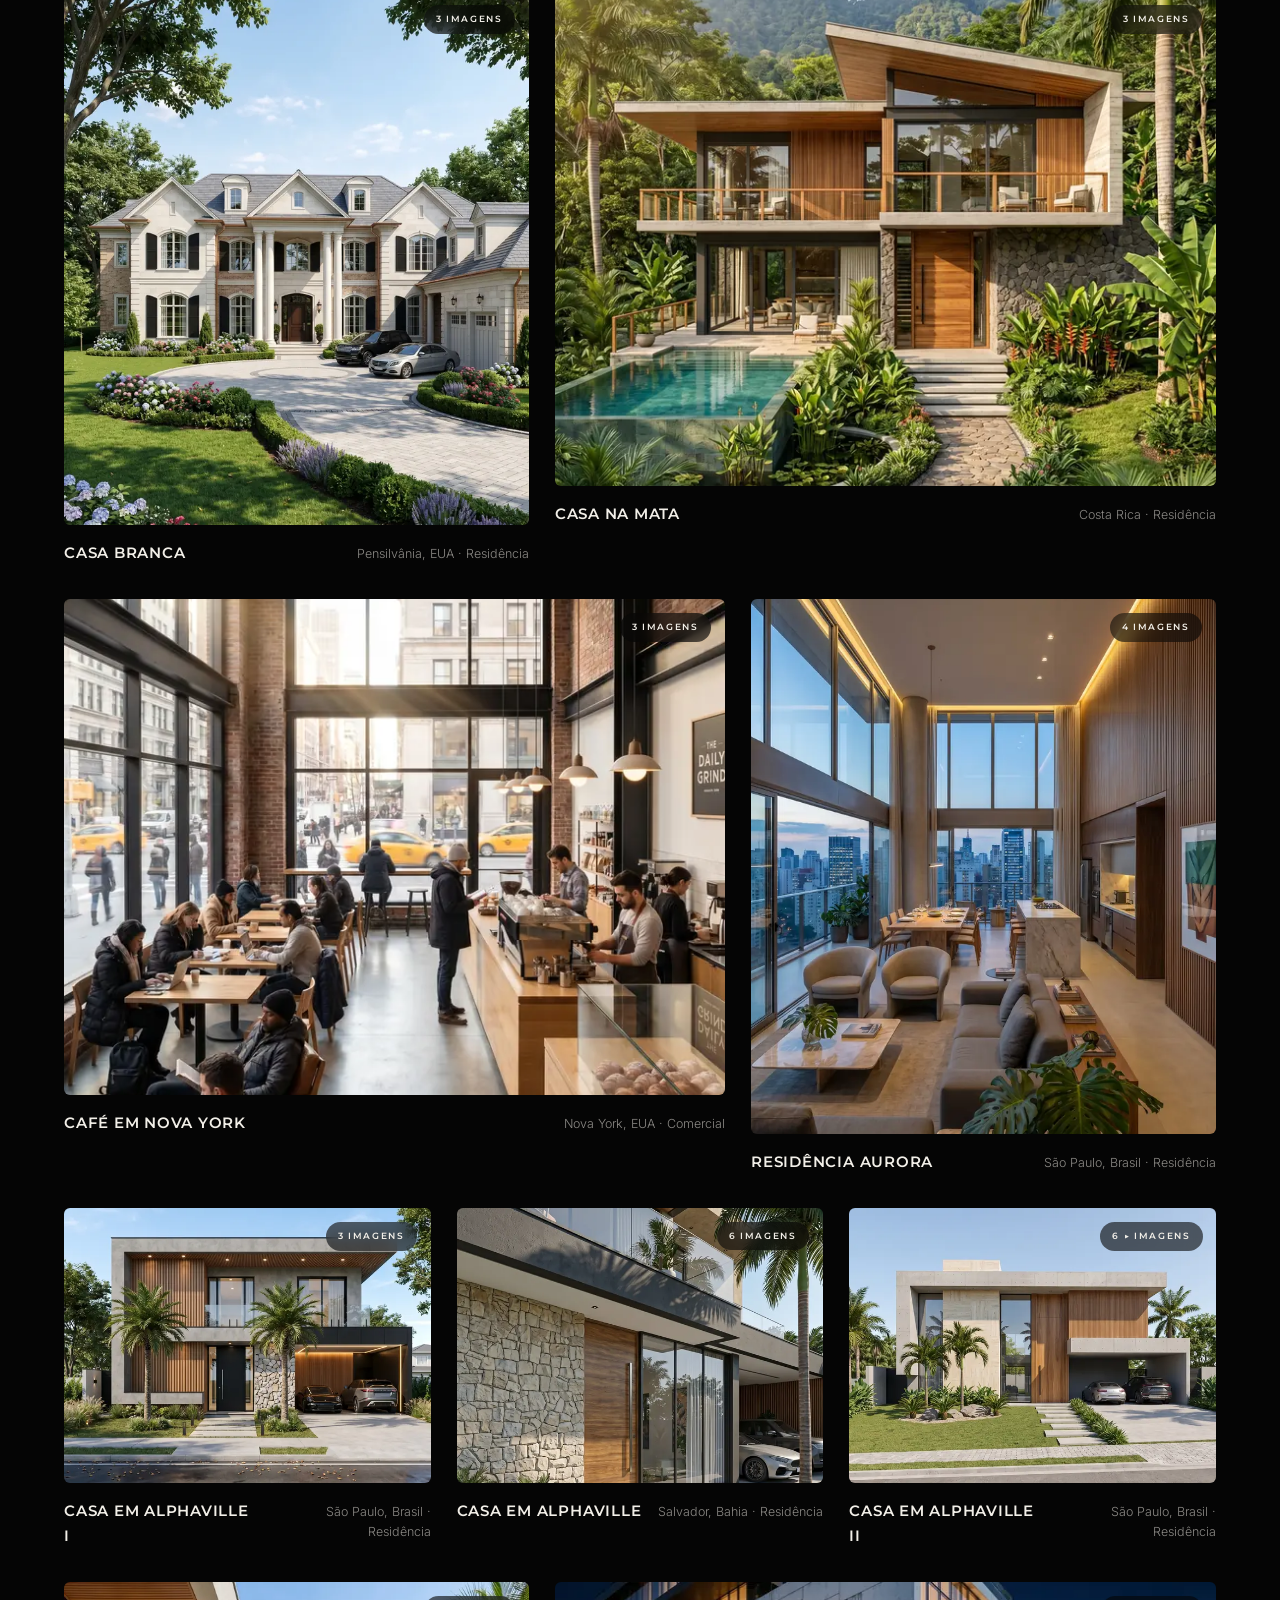
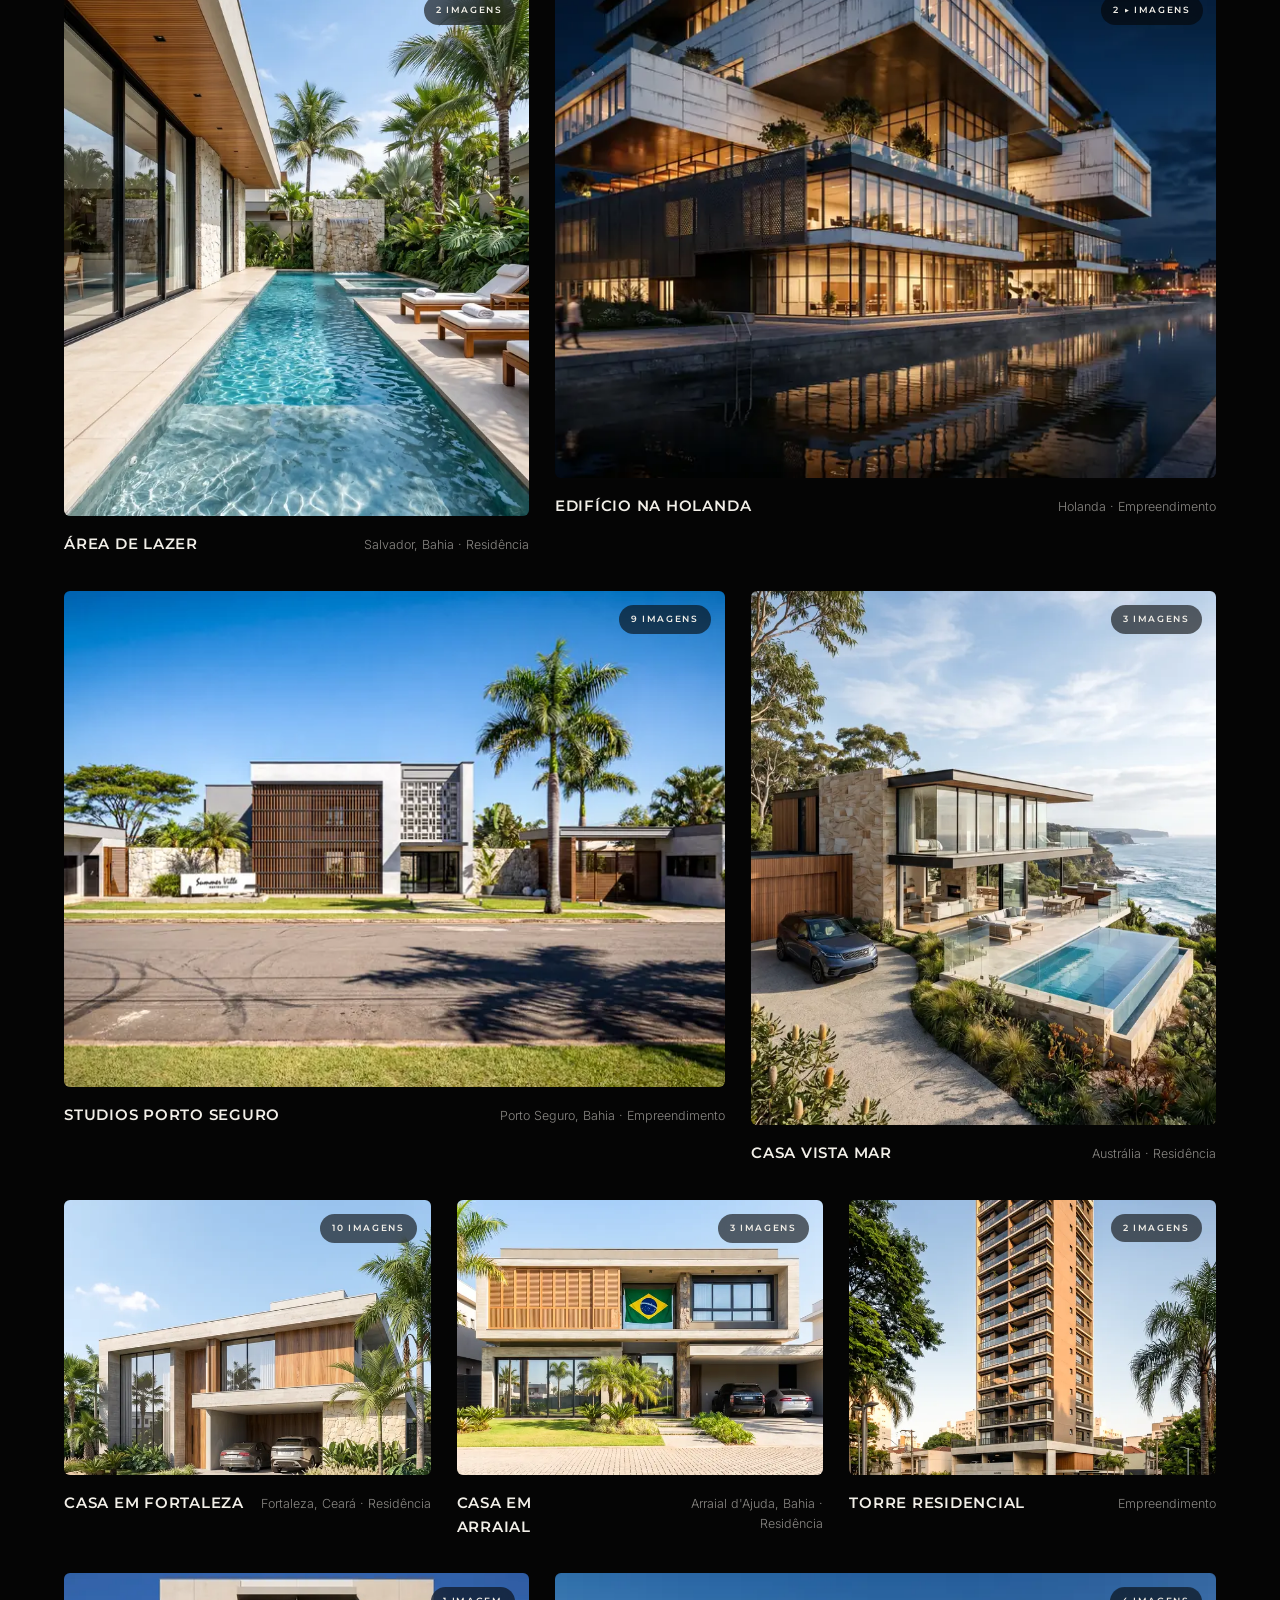
==== commit bf681d79: "Portfolio: 8 projetos novos e fim da categoria Estudos - Novos: Casa Rosiane, Vista da Mata, Residen" ====
--- a/index.html
+++ b/index.html
@@ -155,7 +155,6 @@
       <button type="button" class="filter" data-filter="residencial"><span data-pt="Residências" data-en="Residences">Residências</span></button>
       <button type="button" class="filter" data-filter="empreendimento"><span data-pt="Empreendimentos" data-en="Developments">Empreendimentos</span></button>
       <button type="button" class="filter" data-filter="comercial"><span data-pt="Comercial" data-en="Commercial">Comercial</span></button>
-      <button type="button" class="filter" data-filter="estudo"><span data-pt="Estudos" data-en="Studies">Estudos</span></button>
     </div>
     <div class="grid" id="grid"></div>
     <div class="work-more"><a href="projetos.html" class="btn btn-ghost"><span data-pt="Ver todos os projetos" data-en="View all projects">Ver todos os projetos</span> →</a></div>
